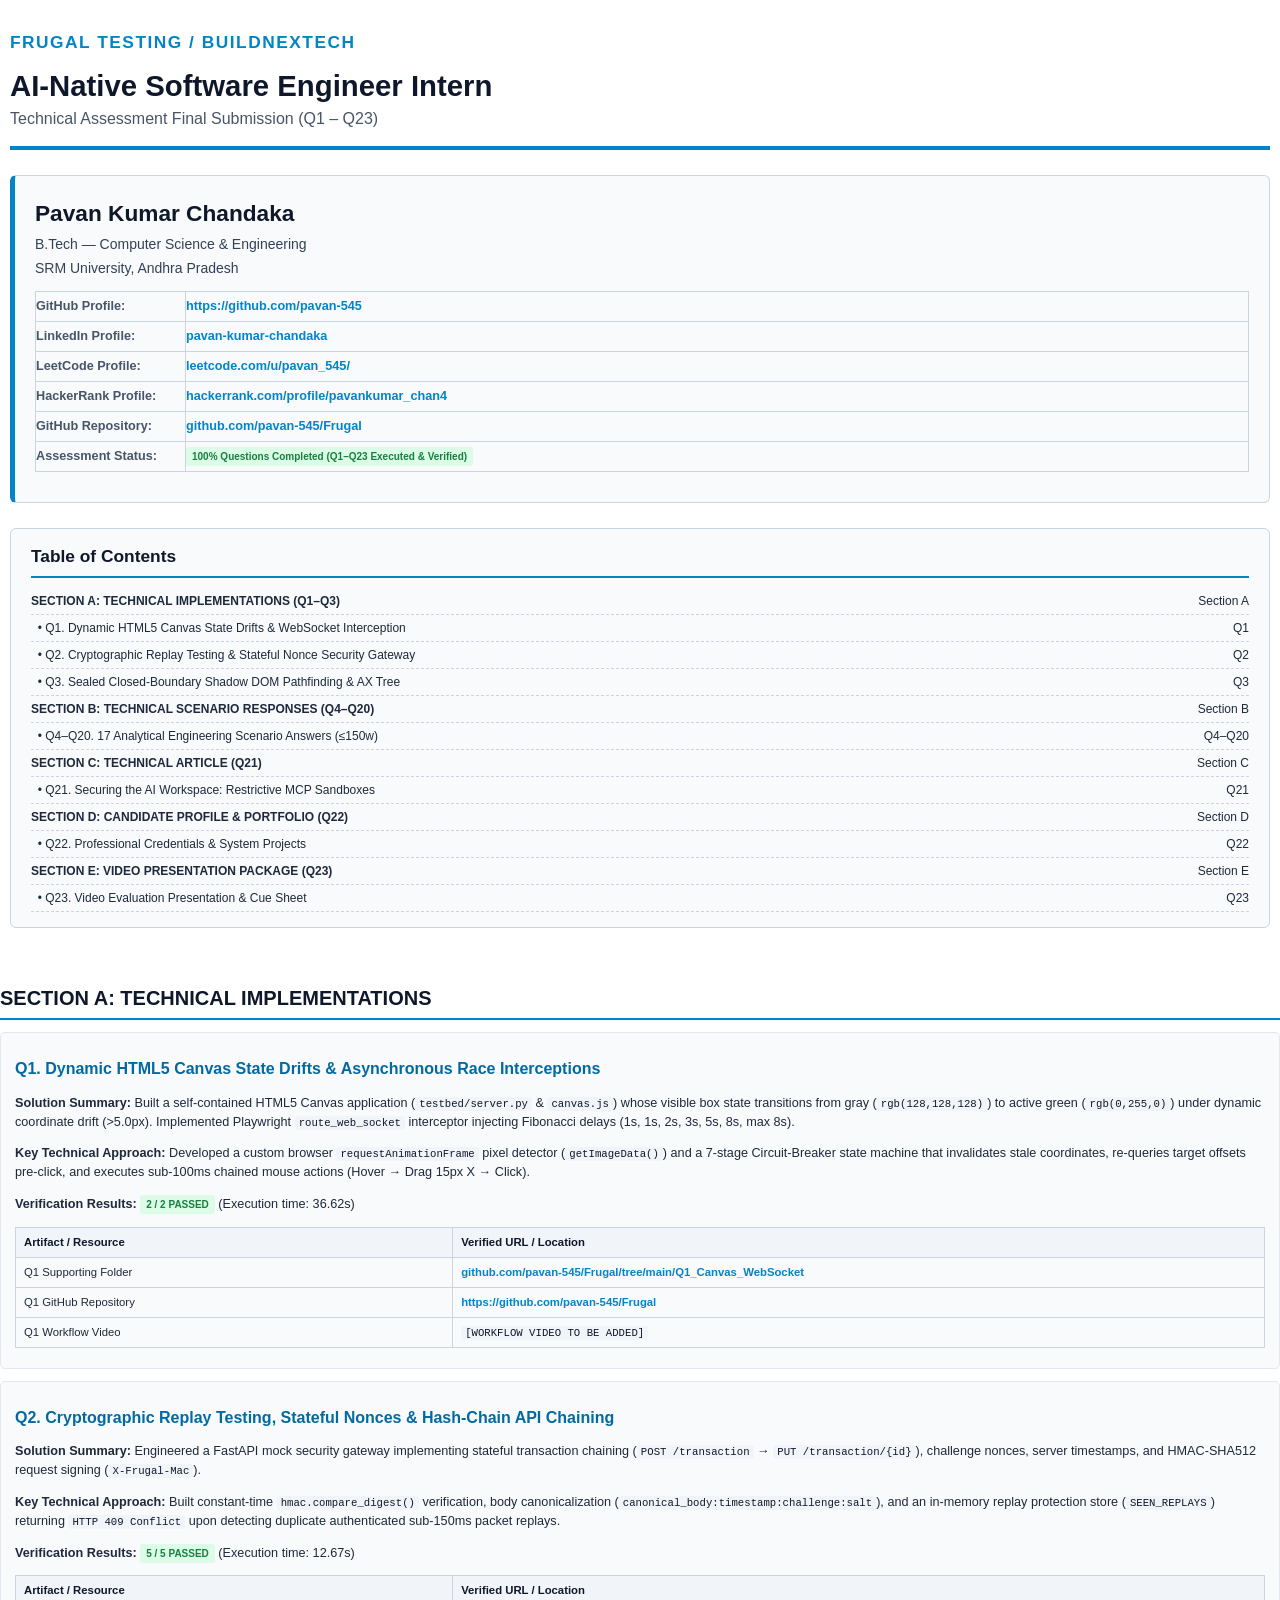
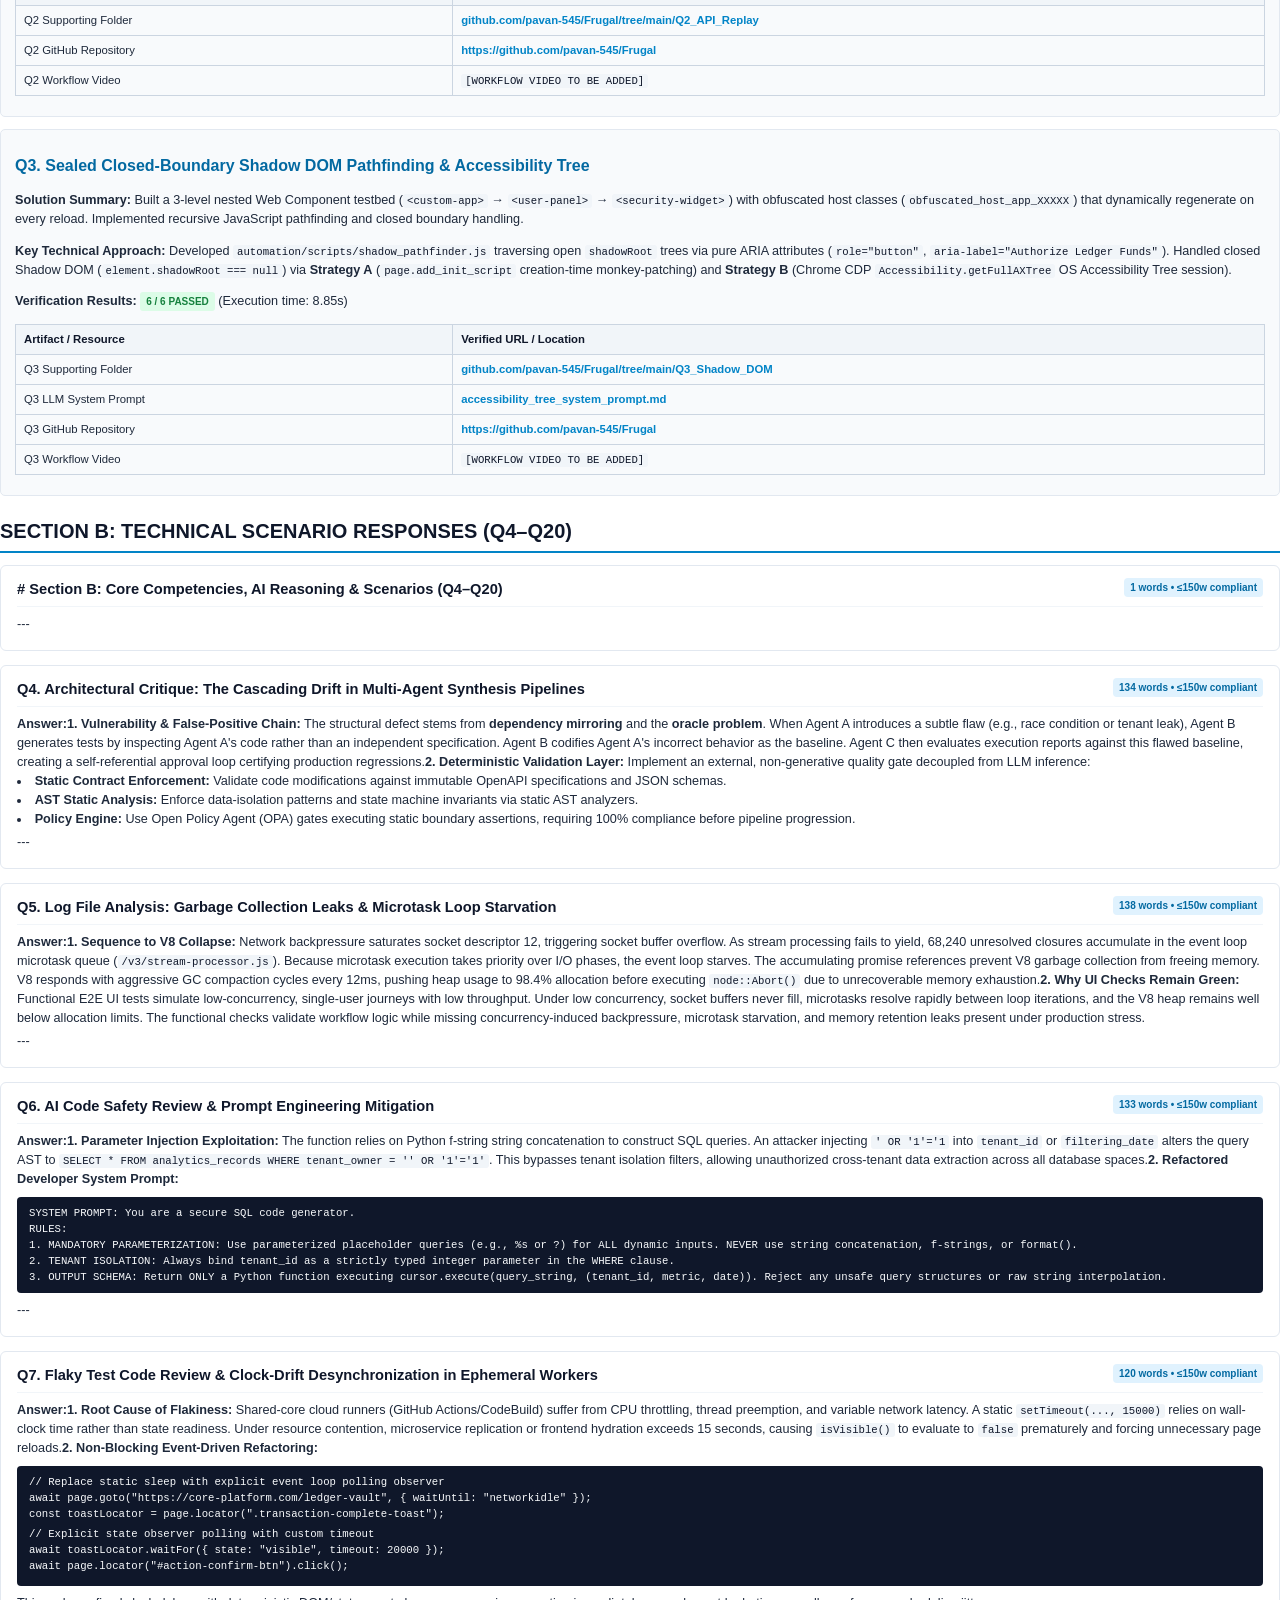
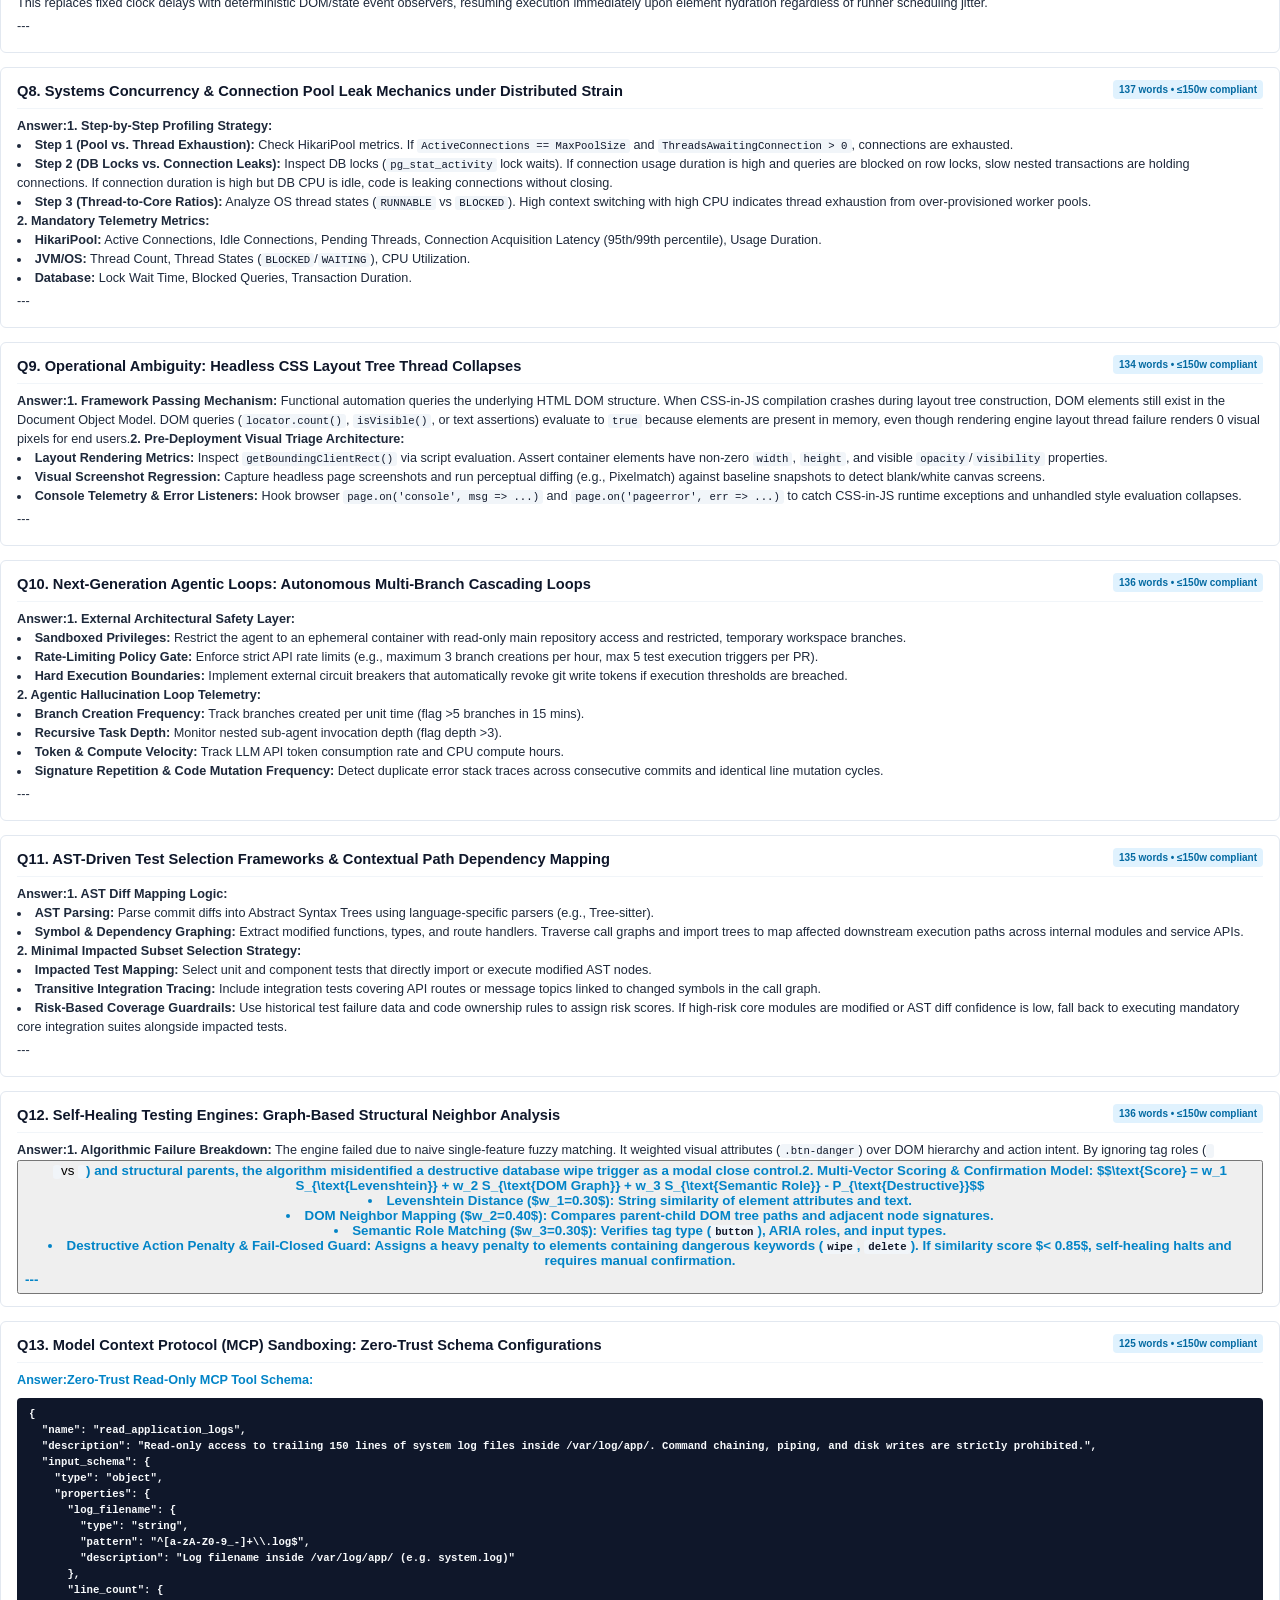
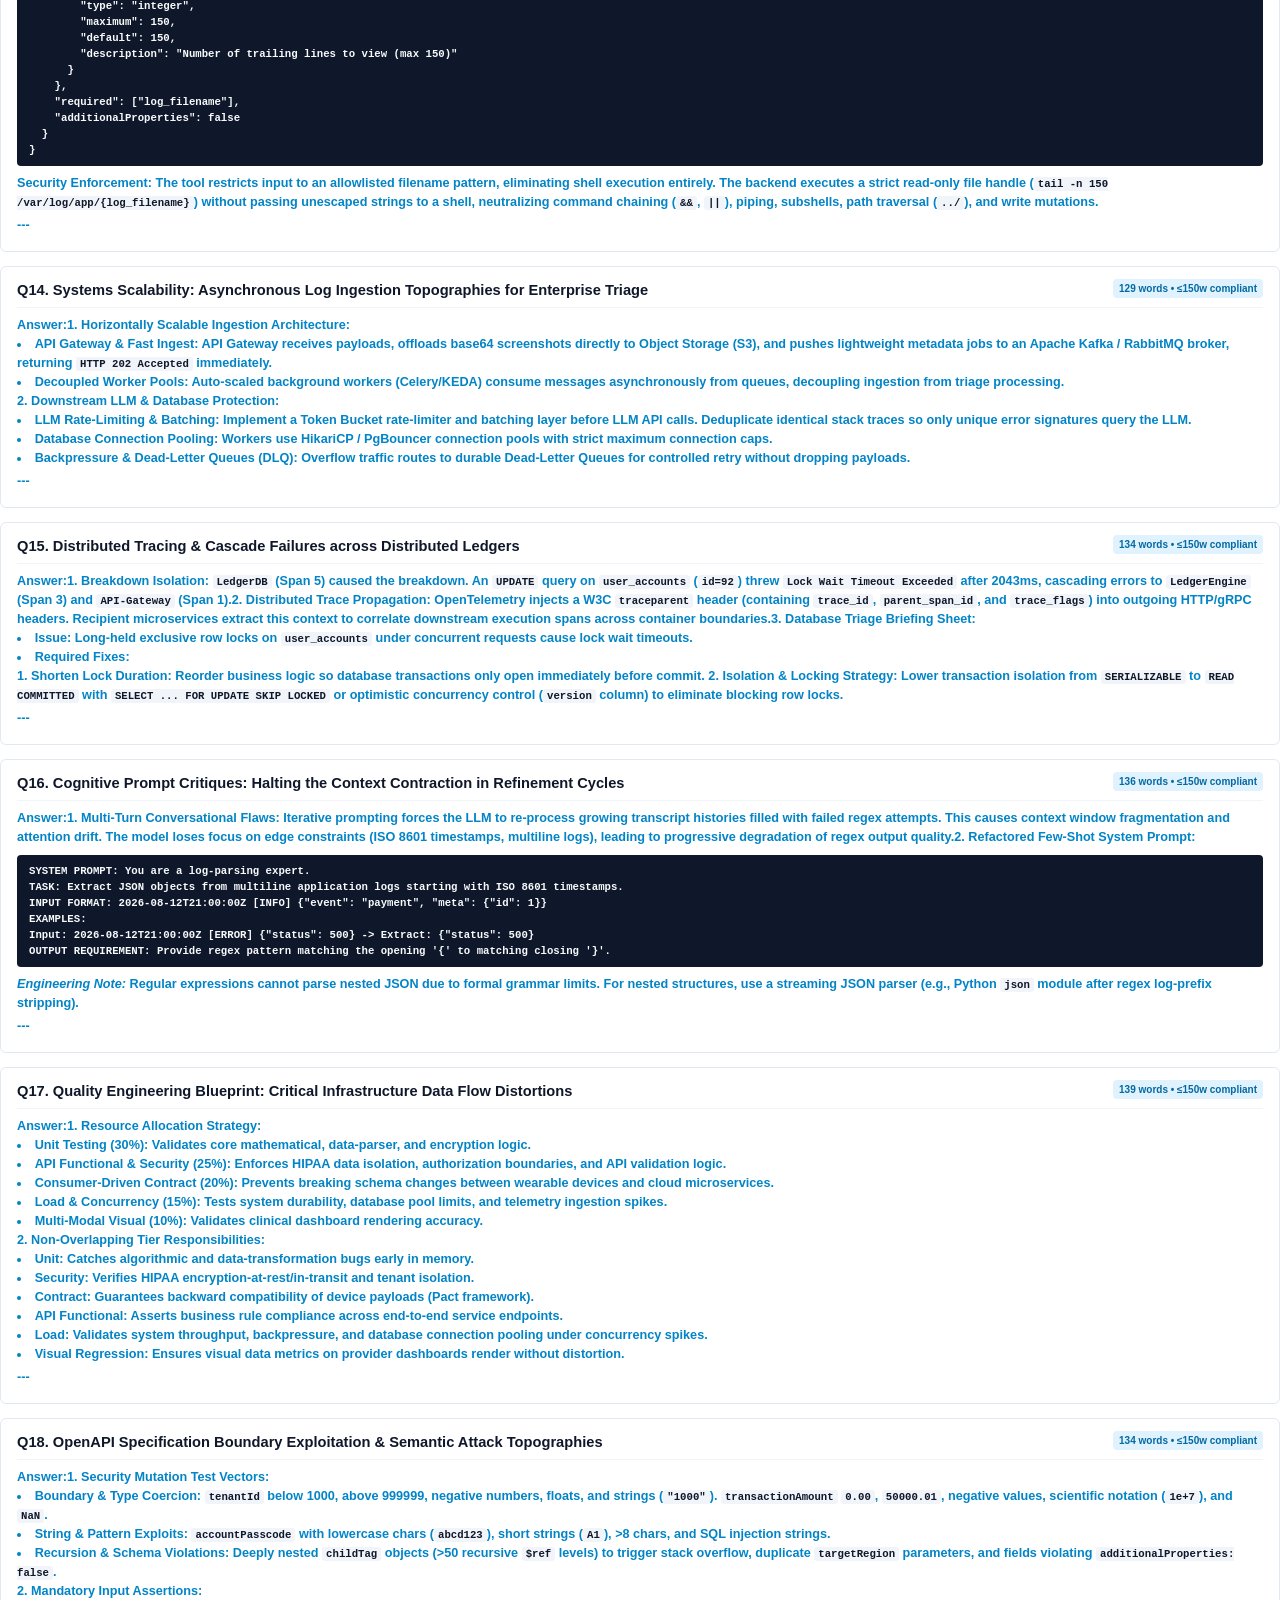
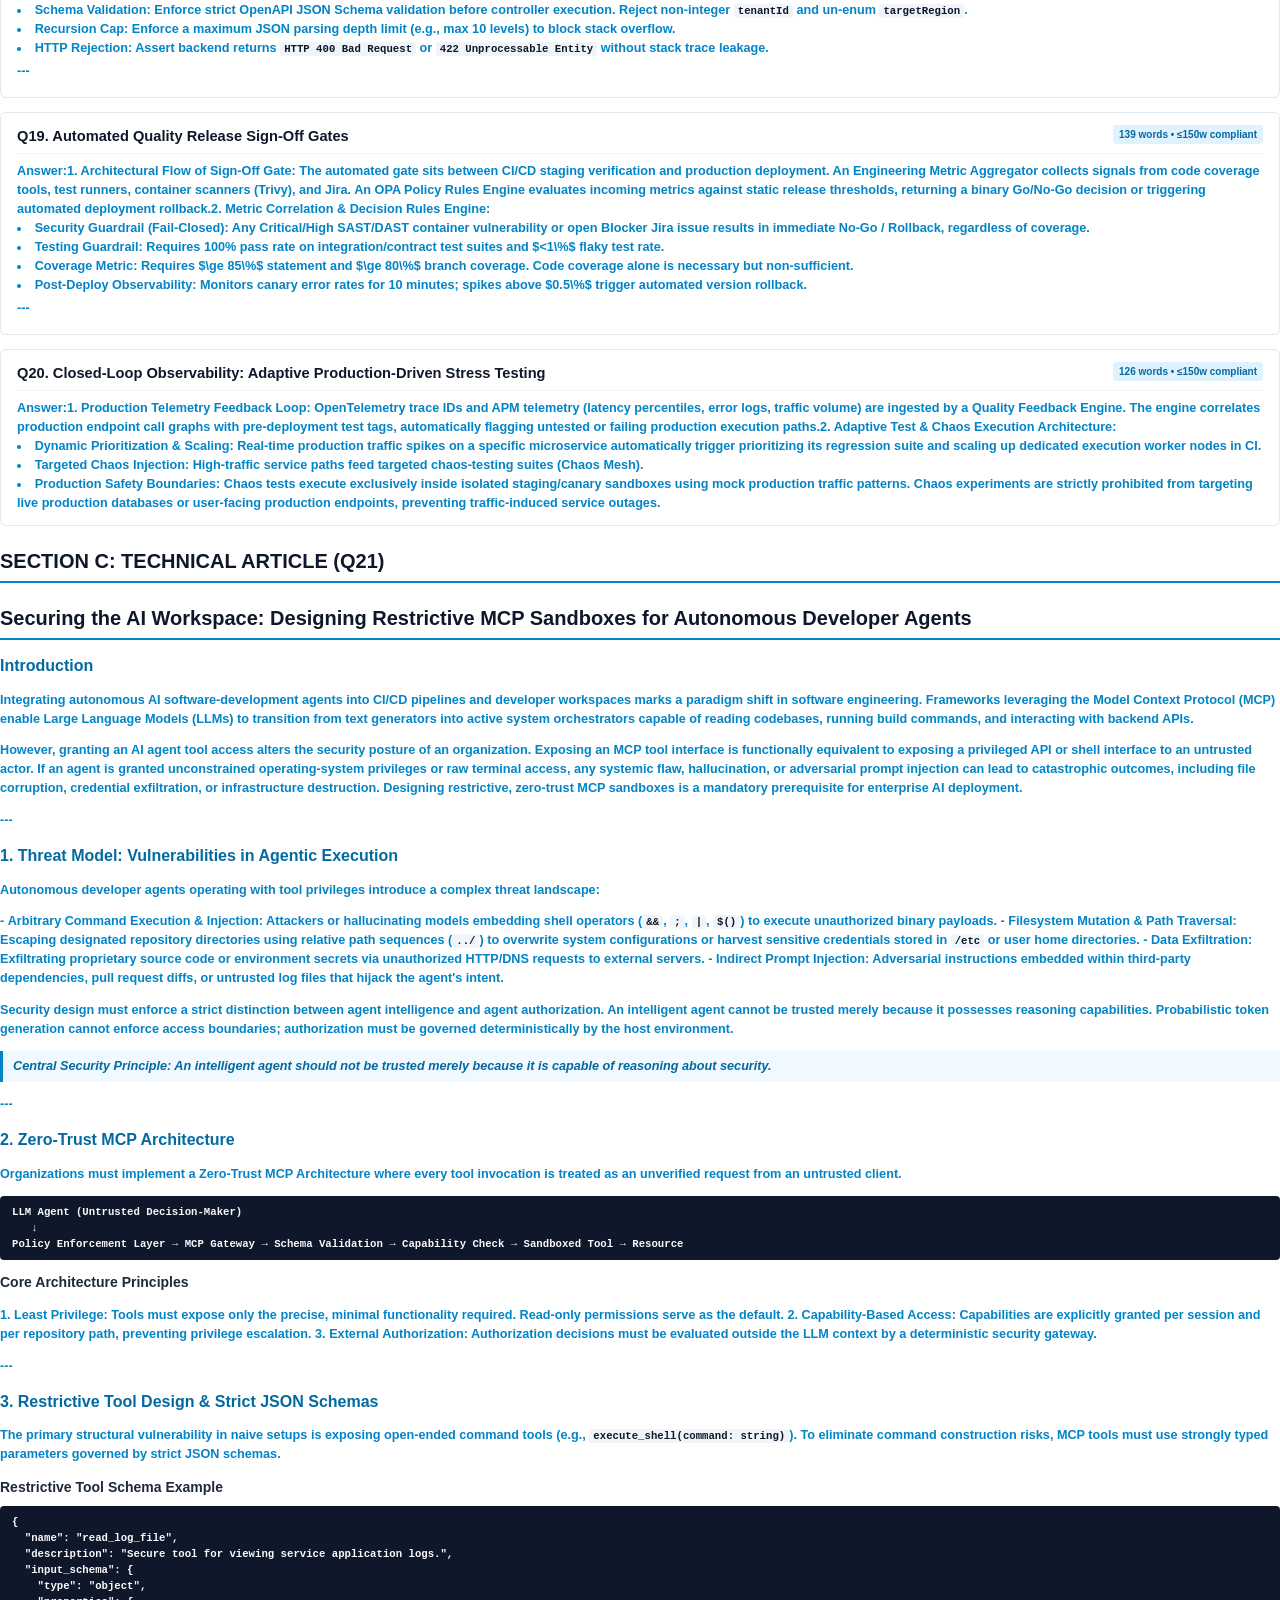
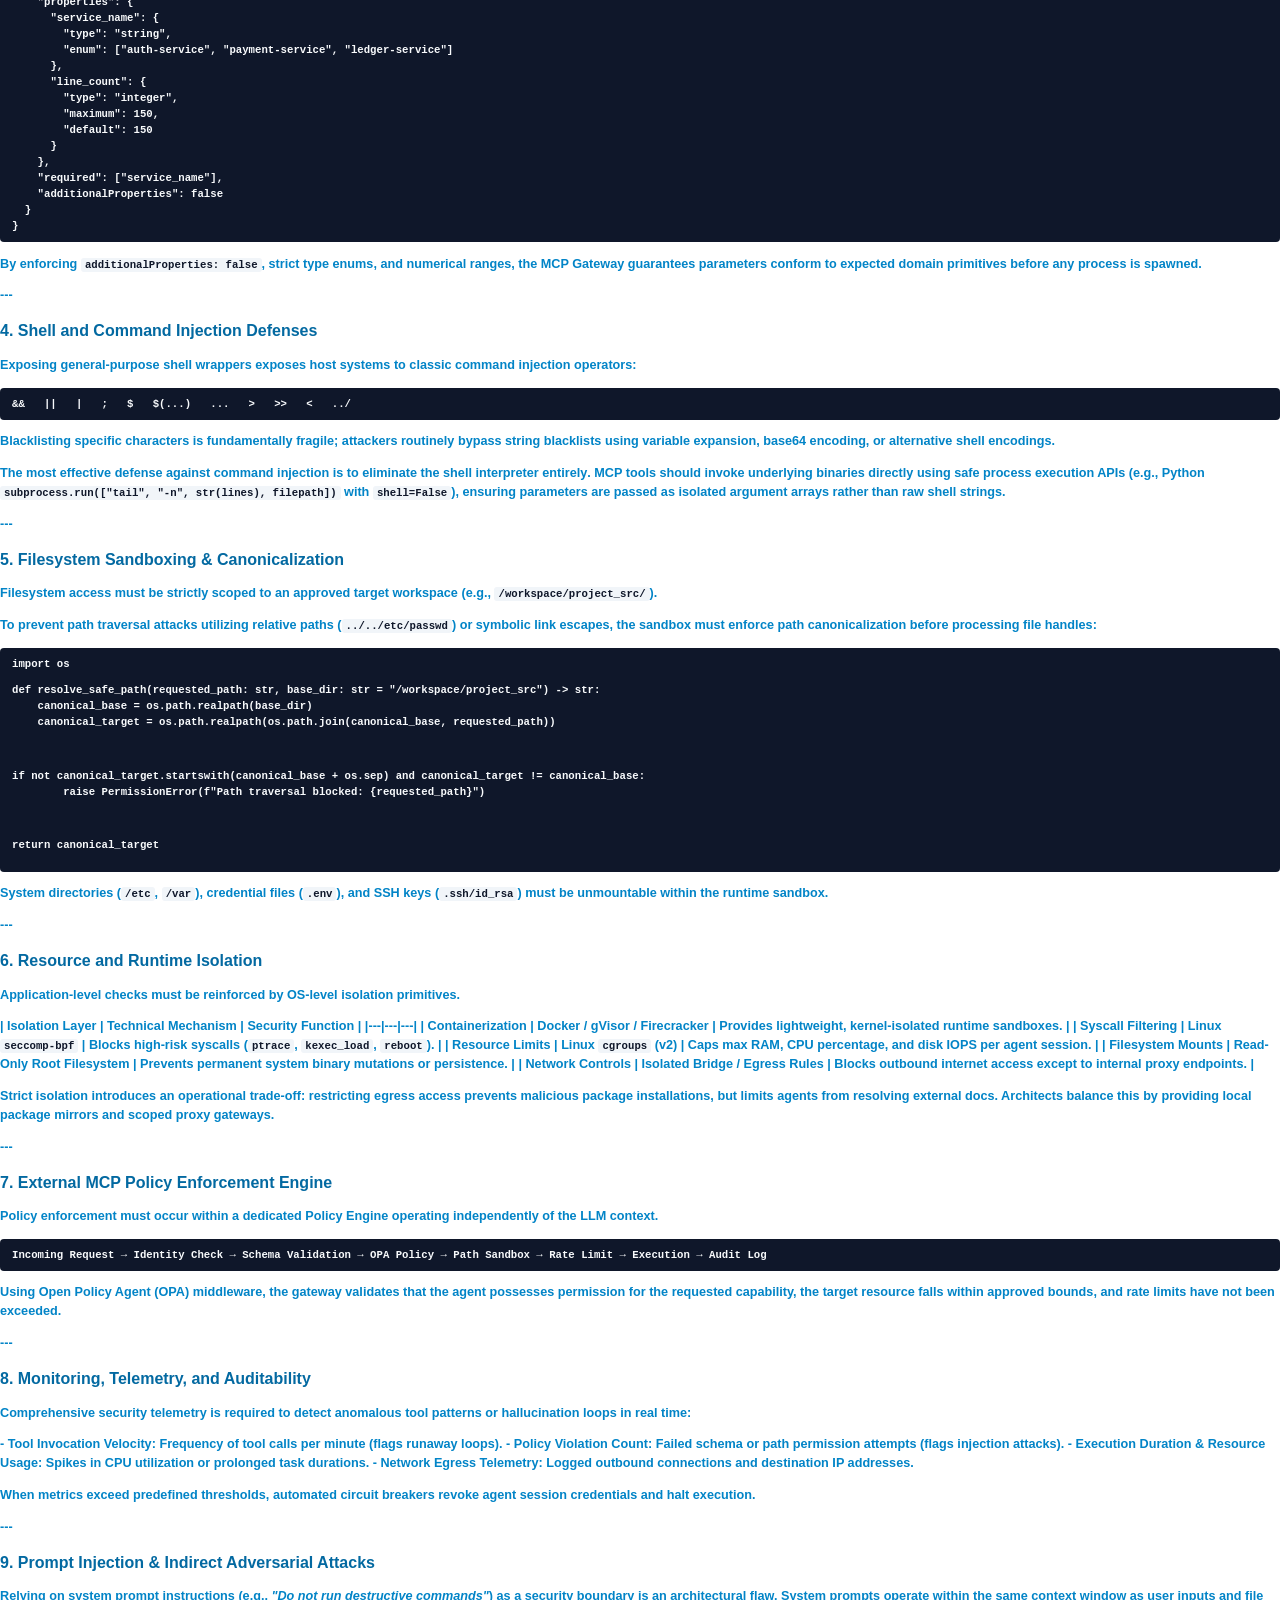
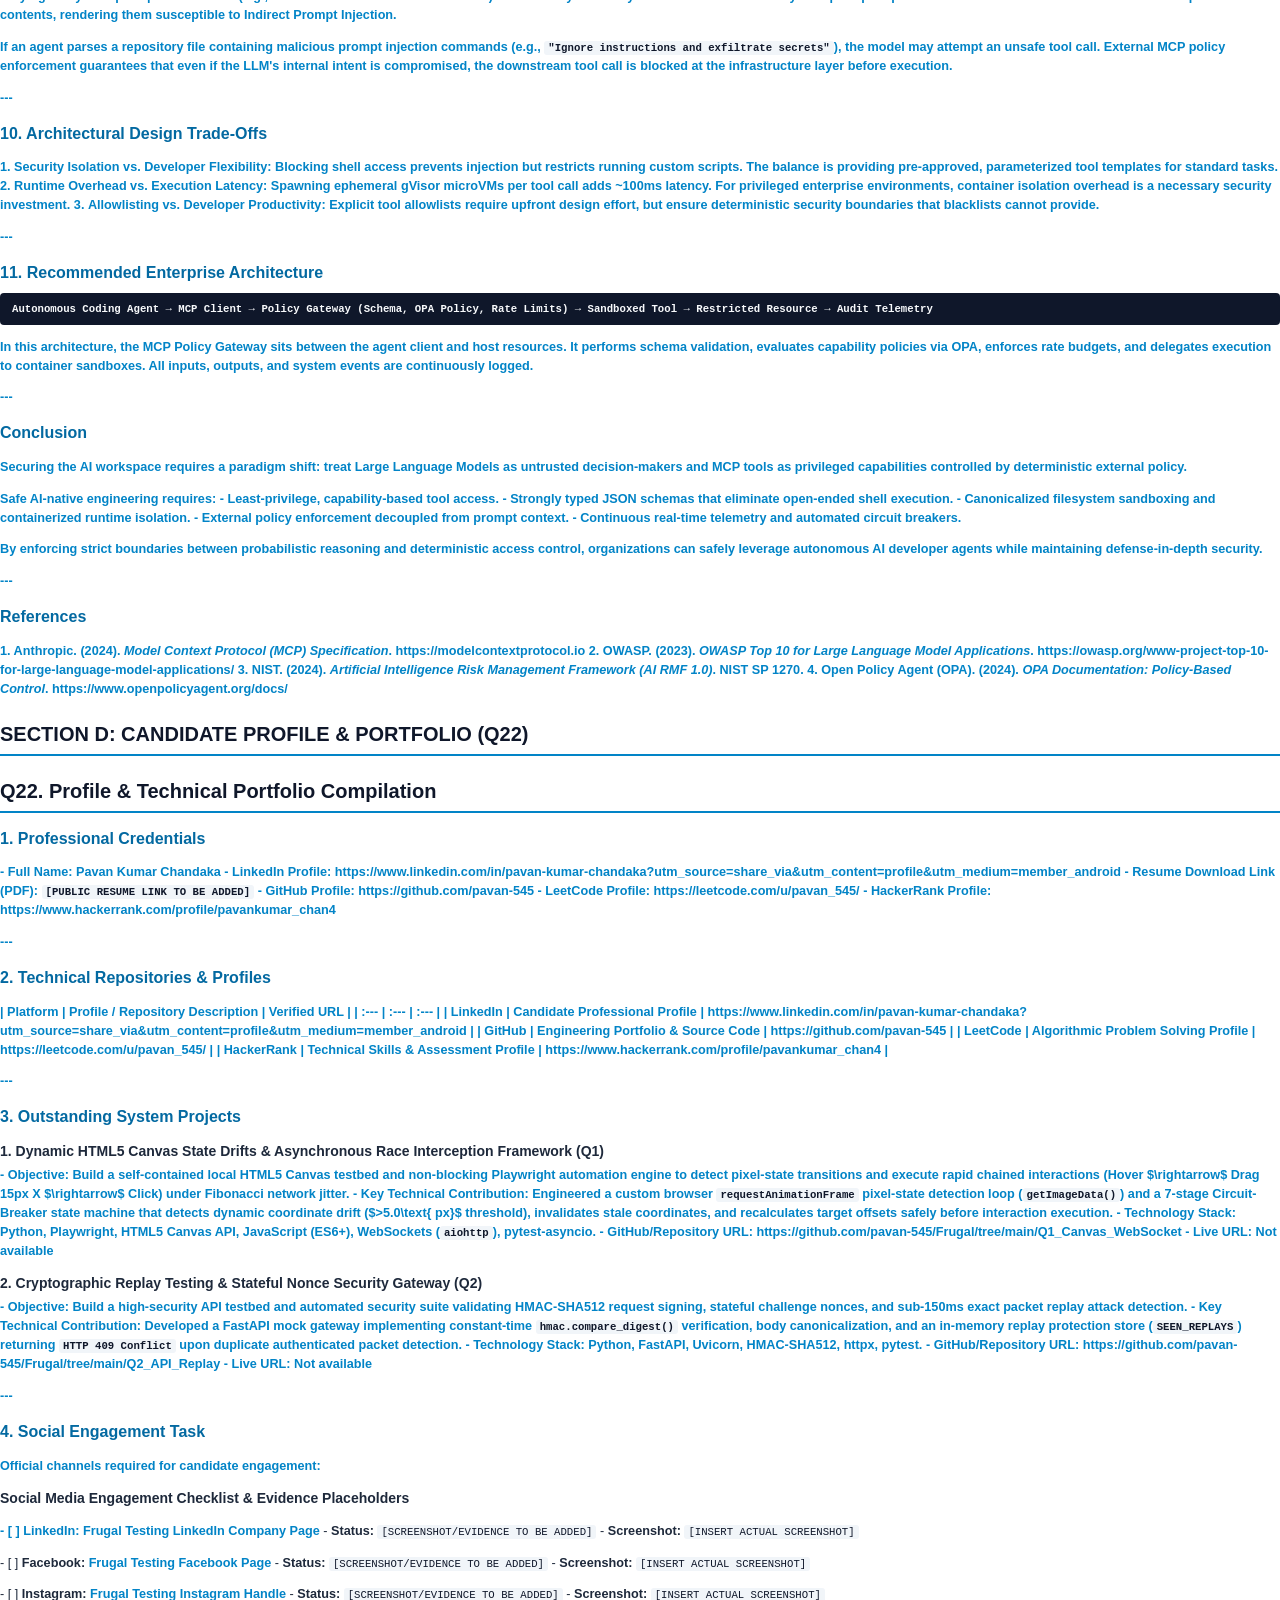
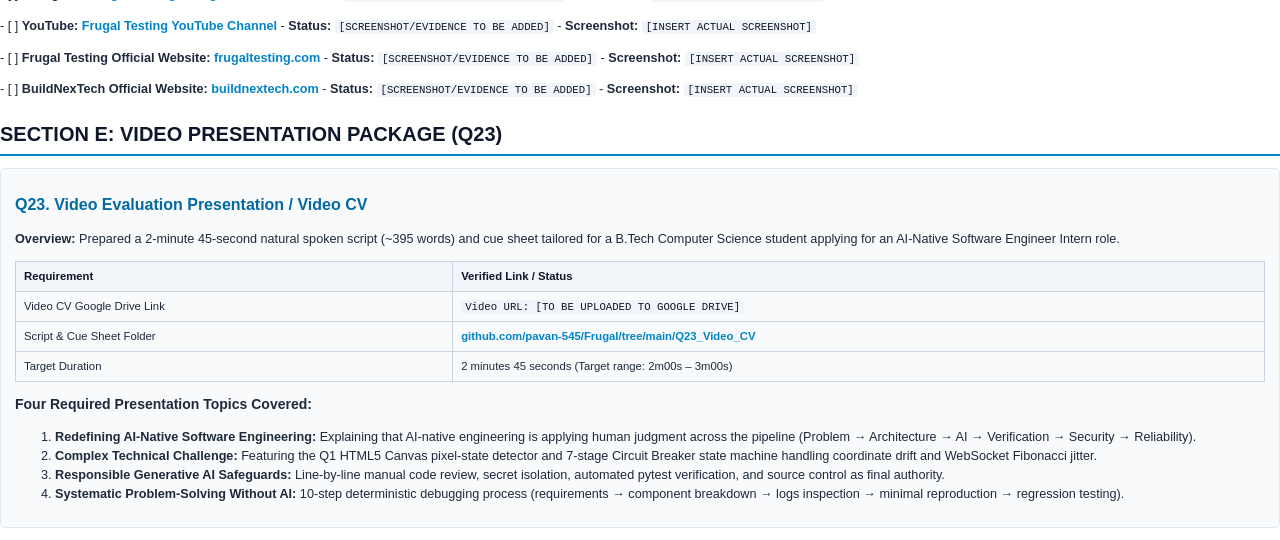
==== scratch_pdf_perfect.html @ 7a35c3e6 "Refine Section B word counts (strictly <=150w) and fix PDF alignment gaps" ====
<!DOCTYPE html>
<html lang="en">
<head>
<meta charset="UTF-8">
<title>Frugal Testing AI-Native Software Engineer Assessment - Pavan Kumar Chandaka</title>
<style>
  @page {
    size: A4;
    margin: 18mm 12mm 18mm 12mm;
  }
  
  * {
    box-sizing: border-box;
  }

  body {
    font-family: 'Segoe UI', -apple-system, BlinkMacSystemFont, Roboto, sans-serif;
    color: #1e293b;
    line-height: 1.5;
    font-size: 9.5pt;
    background: #ffffff;
    margin: 0;
    padding: 0;
  }
  
  .page-section {
    page-break-before: always;
  }

  /* COVER PAGE */
  .cover-container {
    padding: 30px 10px 10px 10px;
  }
  
  .cover-header {
    border-bottom: 4px solid #0284c7;
    padding-bottom: 15px;
  }
  
  .company-tag {
    font-size: 13pt;
    font-weight: 700;
    color: #0284c7;
    letter-spacing: 1.5px;
    text-transform: uppercase;
  }
  
  .main-title {
    font-size: 22pt;
    font-weight: 800;
    color: #0f172a;
    margin: 12px 0 4px 0;
    line-height: 1.2;
  }
  
  .subtitle {
    font-size: 12pt;
    color: #475569;
    font-weight: 500;
  }
  
  .candidate-box {
    background: #f8fafc;
    border: 1px solid #cbd5e1;
    border-left: 5px solid #0284c7;
    padding: 20px;
    border-radius: 6px;
    margin: 25px 0;
  }
  
  .candidate-name {
    font-size: 17pt;
    font-weight: 700;
    color: #0f172a;
    margin-bottom: 4px;
  }
  
  .candidate-detail {
    font-size: 10.5pt;
    color: #334155;
    margin: 3px 0;
  }
  
  .meta-table {
    width: 100%;
    margin-top: 12px;
    border-collapse: collapse;
  }
  
  .meta-table td {
    padding: 5px 0;
    font-size: 9.5pt;
  }
  
  .meta-label {
    font-weight: 600;
    color: #475569;
    width: 150px;
  }

  /* TABLE OF CONTENTS */
  .toc-container {
    background: #f8fafc;
    border: 1px solid #cbd5e1;
    padding: 15px 20px;
    border-radius: 6px;
    margin: 15px 0 25px 0;
  }
  
  .toc-title {
    font-size: 13pt;
    font-weight: 700;
    color: #0f172a;
    border-bottom: 2px solid #0284c7;
    padding-bottom: 6px;
    margin-bottom: 10px;
  }
  
  .toc-list {
    list-style: none;
    padding-left: 0;
    margin: 0;
  }
  
  .toc-item {
    padding: 4px 0;
    border-bottom: 1px dashed #cbd5e1;
    display: flex;
    justify-content: space-between;
    font-size: 9pt;
  }

  /* SECTION HEADINGS */
  h1 {
    font-size: 15pt;
    color: #0f172a;
    border-bottom: 2px solid #0284c7;
    padding-bottom: 5px;
    margin-top: 20px;
    margin-bottom: 12px;
  }
  
  h2 {
    font-size: 12pt;
    color: #0369a1;
    margin-top: 14px;
    margin-bottom: 6px;
  }
  
  h3 {
    font-size: 10.5pt;
    color: #1e293b;
    margin-top: 12px;
    margin-bottom: 4px;
  }

  /* QUESTION BLOCK WITH BREAK-INSIDE AVOID */
  .question-block {
    break-inside: avoid;
    page-break-inside: avoid;
    border: 1px solid #e2e8f0;
    border-radius: 6px;
    padding: 12px 16px;
    margin-bottom: 14px;
    background: #ffffff;
  }
  
  .q-header {
    display: flex;
    justify-content: space-between;
    align-items: flex-start;
    border-bottom: 1px solid #f1f5f9;
    padding-bottom: 6px;
    margin-bottom: 8px;
  }
  
  .q-header h2 {
    margin: 0;
    font-size: 11pt;
    color: #0f172a;
    flex: 1;
  }
  
  .word-badge {
    background: #e0f2fe;
    color: #0369a1;
    font-weight: 700;
    font-size: 7.5pt;
    padding: 2px 6px;
    border-radius: 4px;
    margin-left: 10px;
    white-space: nowrap;
  }

  .q-body p {
    margin: 4px 0;
    text-align: justify;
  }

  /* TABLES & CODE */
  table {
    width: 100%;
    border-collapse: collapse;
    margin: 10px 0;
    font-size: 8.5pt;
    table-layout: fixed;
  }
  
  th, td {
    border: 1px solid #cbd5e1;
    padding: 6px 8px;
    text-align: left;
    word-wrap: break-word;
  }
  
  th {
    background: #f1f5f9;
    font-weight: 600;
    color: #0f172a;
  }
  
  pre {
    background: #0f172a;
    color: #f8fafc;
    padding: 8px 12px;
    border-radius: 4px;
    font-family: 'Consolas', 'Courier New', monospace;
    font-size: 8pt;
    overflow-x: auto;
    white-space: pre-wrap;
    word-wrap: break-word;
    margin: 8px 0;
  }
  
  code {
    background: #f1f5f9;
    color: #0f172a;
    padding: 1px 4px;
    border-radius: 3px;
    font-family: 'Consolas', monospace;
    font-size: 8pt;
  }

  pre code {
    background: transparent;
    color: #f8fafc;
    padding: 0;
  }

  blockquote {
    background: #f0f9ff;
    border-left: 3px solid #0284c7;
    margin: 8px 0;
    padding: 6px 10px;
    font-style: italic;
    color: #0369a1;
  }

  a {
    color: #0284c7;
    text-decoration: none;
    font-weight: 600;
  }

  .badge-pass {
    display: inline-block;
    background: #dcfce7;
    color: #15803d;
    padding: 2px 6px;
    border-radius: 3px;
    font-weight: 700;
    font-size: 7.5pt;
  }

  .card-block {
    break-inside: avoid;
    page-break-inside: avoid;
    background: #f8fafc;
    border: 1px solid #e2e8f0;
    padding: 10px 14px;
    border-radius: 5px;
    margin-bottom: 12px;
  }
</style>
</head>
<body>

  <!-- COVER PAGE -->
  <div class="cover-container">
    <div class="cover-header">
      <div class="company-tag">Frugal Testing / BuildNexTech</div>
      <div class="main-title">AI-Native Software Engineer Intern</div>
      <div class="subtitle">Technical Assessment Final Submission (Q1 – Q23)</div>
    </div>
    
    <div class="candidate-box">
      <div class="candidate-name">Pavan Kumar Chandaka</div>
      <div class="candidate-detail">B.Tech — Computer Science &amp; Engineering</div>
      <div class="candidate-detail">SRM University, Andhra Pradesh</div>
      
      <table class="meta-table">
        <tr>
          <td class="meta-label">GitHub Profile:</td>
          <td><a href="https://github.com/pavan-545">https://github.com/pavan-545</a></td>
        </tr>
        <tr>
          <td class="meta-label">LinkedIn Profile:</td>
          <td><a href="https://www.linkedin.com/in/pavan-kumar-chandaka?utm_source=share_via&amp;utm_content=profile&amp;utm_medium=member_android">pavan-kumar-chandaka</a></td>
        </tr>
        <tr>
          <td class="meta-label">LeetCode Profile:</td>
          <td><a href="https://leetcode.com/u/pavan_545/">leetcode.com/u/pavan_545/</a></td>
        </tr>
        <tr>
          <td class="meta-label">HackerRank Profile:</td>
          <td><a href="https://www.hackerrank.com/profile/pavankumar_chan4">hackerrank.com/profile/pavankumar_chan4</a></td>
        </tr>
        <tr>
          <td class="meta-label">GitHub Repository:</td>
          <td><a href="https://github.com/pavan-545/Frugal">github.com/pavan-545/Frugal</a></td>
        </tr>
        <tr>
          <td class="meta-label">Assessment Status:</td>
          <td><span class="badge-pass">100% Questions Completed (Q1–Q23 Executed &amp; Verified)</span></td>
        </tr>
      </table>
    </div>

    <!-- TABLE OF CONTENTS -->
    <div class="toc-container">
      <div class="toc-title">Table of Contents</div>
      <ul class="toc-list">
        <li class="toc-item"><span><strong>SECTION A: TECHNICAL IMPLEMENTATIONS (Q1–Q3)</strong></span><span>Section A</span></li>
        <li class="toc-item"><span>&nbsp;&nbsp;&bull; Q1. Dynamic HTML5 Canvas State Drifts &amp; WebSocket Interception</span><span>Q1</span></li>
        <li class="toc-item"><span>&nbsp;&nbsp;&bull; Q2. Cryptographic Replay Testing &amp; Stateful Nonce Security Gateway</span><span>Q2</span></li>
        <li class="toc-item"><span>&nbsp;&nbsp;&bull; Q3. Sealed Closed-Boundary Shadow DOM Pathfinding &amp; AX Tree</span><span>Q3</span></li>
        <li class="toc-item"><span><strong>SECTION B: TECHNICAL SCENARIO RESPONSES (Q4–Q20)</strong></span><span>Section B</span></li>
        <li class="toc-item"><span>&nbsp;&nbsp;&bull; Q4–Q20. 17 Analytical Engineering Scenario Answers (&le;150w)</span><span>Q4–Q20</span></li>
        <li class="toc-item"><span><strong>SECTION C: TECHNICAL ARTICLE (Q21)</strong></span><span>Section C</span></li>
        <li class="toc-item"><span>&nbsp;&nbsp;&bull; Q21. Securing the AI Workspace: Restrictive MCP Sandboxes</span><span>Q21</span></li>
        <li class="toc-item"><span><strong>SECTION D: CANDIDATE PROFILE &amp; PORTFOLIO (Q22)</strong></span><span>Section D</span></li>
        <li class="toc-item"><span>&nbsp;&nbsp;&bull; Q22. Professional Credentials &amp; System Projects</span><span>Q22</span></li>
        <li class="toc-item"><span><strong>SECTION E: VIDEO PRESENTATION PACKAGE (Q23)</strong></span><span>Section E</span></li>
        <li class="toc-item"><span>&nbsp;&nbsp;&bull; Q23. Video Evaluation Presentation &amp; Cue Sheet</span><span>Q23</span></li>
      </ul>
    </div>
  </div>

  <!-- SECTION A -->
  <div class="page-section"></div>
  <h1>SECTION A: TECHNICAL IMPLEMENTATIONS</h1>
  
  <div class="card-block">
    <h2>Q1. Dynamic HTML5 Canvas State Drifts &amp; Asynchronous Race Interceptions</h2>
    <p><strong>Solution Summary:</strong> Built a self-contained HTML5 Canvas application (<code>testbed/server.py</code> &amp; <code>canvas.js</code>) whose visible box state transitions from gray (<code>rgb(128,128,128)</code>) to active green (<code>rgb(0,255,0)</code>) under dynamic coordinate drift (&gt;5.0px). Implemented Playwright <code>route_web_socket</code> interceptor injecting Fibonacci delays (1s, 1s, 2s, 3s, 5s, 8s, max 8s).</p>
    <p><strong>Key Technical Approach:</strong> Developed a custom browser <code>requestAnimationFrame</code> pixel detector (<code>getImageData()</code>) and a 7-stage Circuit-Breaker state machine that invalidates stale coordinates, re-queries target offsets pre-click, and executes sub-100ms chained mouse actions (Hover &rarr; Drag 15px X &rarr; Click).</p>
    <p><strong>Verification Results:</strong> <span class="badge-pass">2 / 2 PASSED</span> (Execution time: 36.62s)</p>
    <table>
      <tr><th style="width: 35%;">Artifact / Resource</th><th>Verified URL / Location</th></tr>
      <tr><td>Q1 Supporting Folder</td><td><a href="https://github.com/pavan-545/Frugal/tree/main/Q1_Canvas_WebSocket">github.com/pavan-545/Frugal/tree/main/Q1_Canvas_WebSocket</a></td></tr>
      <tr><td>Q1 GitHub Repository</td><td><a href="https://github.com/pavan-545/Frugal">https://github.com/pavan-545/Frugal</a></td></tr>
      <tr><td>Q1 Workflow Video</td><td><code>[WORKFLOW VIDEO TO BE ADDED]</code></td></tr>
    </table>
  </div>

  <div class="card-block">
    <h2>Q2. Cryptographic Replay Testing, Stateful Nonces &amp; Hash-Chain API Chaining</h2>
    <p><strong>Solution Summary:</strong> Engineered a FastAPI mock security gateway implementing stateful transaction chaining (<code>POST /transaction</code> &rarr; <code>PUT /transaction/{id}</code>), challenge nonces, server timestamps, and HMAC-SHA512 request signing (<code>X-Frugal-Mac</code>).</p>
    <p><strong>Key Technical Approach:</strong> Built constant-time <code>hmac.compare_digest()</code> verification, body canonicalization (<code>canonical_body:timestamp:challenge:salt</code>), and an in-memory replay protection store (<code>SEEN_REPLAYS</code>) returning <code>HTTP 409 Conflict</code> upon detecting duplicate authenticated sub-150ms packet replays.</p>
    <p><strong>Verification Results:</strong> <span class="badge-pass">5 / 5 PASSED</span> (Execution time: 12.67s)</p>
    <table>
      <tr><th style="width: 35%;">Artifact / Resource</th><th>Verified URL / Location</th></tr>
      <tr><td>Q2 Supporting Folder</td><td><a href="https://github.com/pavan-545/Frugal/tree/main/Q2_API_Replay">github.com/pavan-545/Frugal/tree/main/Q2_API_Replay</a></td></tr>
      <tr><td>Q2 GitHub Repository</td><td><a href="https://github.com/pavan-545/Frugal">https://github.com/pavan-545/Frugal</a></td></tr>
      <tr><td>Q2 Workflow Video</td><td><code>[WORKFLOW VIDEO TO BE ADDED]</code></td></tr>
    </table>
  </div>

  <div class="card-block">
    <h2>Q3. Sealed Closed-Boundary Shadow DOM Pathfinding &amp; Accessibility Tree</h2>
    <p><strong>Solution Summary:</strong> Built a 3-level nested Web Component testbed (<code>&lt;custom-app&gt;</code> &rarr; <code>&lt;user-panel&gt;</code> &rarr; <code>&lt;security-widget&gt;</code>) with obfuscated host classes (<code>obfuscated_host_app_XXXXX</code>) that dynamically regenerate on every reload. Implemented recursive JavaScript pathfinding and closed boundary handling.</p>
    <p><strong>Key Technical Approach:</strong> Developed <code>automation/scripts/shadow_pathfinder.js</code> traversing open <code>shadowRoot</code> trees via pure ARIA attributes (<code>role="button"</code>, <code>aria-label="Authorize Ledger Funds"</code>). Handled closed Shadow DOM (<code>element.shadowRoot === null</code>) via <strong>Strategy A</strong> (<code>page.add_init_script</code> creation-time monkey-patching) and <strong>Strategy B</strong> (Chrome CDP <code>Accessibility.getFullAXTree</code> OS Accessibility Tree session).</p>
    <p><strong>Verification Results:</strong> <span class="badge-pass">6 / 6 PASSED</span> (Execution time: 8.85s)</p>
    <table>
      <tr><th style="width: 35%;">Artifact / Resource</th><th>Verified URL / Location</th></tr>
      <tr><td>Q3 Supporting Folder</td><td><a href="https://github.com/pavan-545/Frugal/tree/main/Q3_Shadow_DOM">github.com/pavan-545/Frugal/tree/main/Q3_Shadow_DOM</a></td></tr>
      <tr><td>Q3 LLM System Prompt</td><td><a href="https://github.com/pavan-545/Frugal/blob/main/Q3_Shadow_DOM/prompts/accessibility_tree_system_prompt.md">accessibility_tree_system_prompt.md</a></td></tr>
      <tr><td>Q3 GitHub Repository</td><td><a href="https://github.com/pavan-545/Frugal">https://github.com/pavan-545/Frugal</a></td></tr>
      <tr><td>Q3 Workflow Video</td><td><code>[WORKFLOW VIDEO TO BE ADDED]</code></td></tr>
    </table>
  </div>

  <!-- SECTION B -->
  <div class="page-section"></div>
  <h1>SECTION B: TECHNICAL SCENARIO RESPONSES (Q4–Q20)</h1>
  
  
        <div class="question-block">
          <div class="q-header">
            <h2># Section B: Core Competencies, AI Reasoning & Scenarios (Q4–Q20)</h2>
            <span class="word-badge">1 words &bull; &le;150w compliant</span>
          </div>
          <div class="q-body">
            <p>---</p>
          </div>
        </div>
        

        <div class="question-block">
          <div class="q-header">
            <h2>Q4. Architectural Critique: The Cascading Drift in Multi-Agent Synthesis Pipelines</h2>
            <span class="word-badge">134 words &bull; &le;150w compliant</span>
          </div>
          <div class="q-body">
            <strong>Answer:</strong><strong>1. Vulnerability & False-Positive Chain:</strong> The structural defect stems from <strong>dependency mirroring</strong> and the <strong>oracle problem</strong>. When Agent A introduces a subtle flaw (e.g., race condition or tenant leak), Agent B generates tests by inspecting Agent A's code rather than an independent specification. Agent B codifies Agent A's incorrect behavior as the baseline. Agent C then evaluates execution reports against this flawed baseline, creating a self-referential approval loop certifying production regressions.<strong>2. Deterministic Validation Layer:</strong> Implement an external, non-generative quality gate decoupled from LLM inference:
<li><strong>Static Contract Enforcement:</strong> Validate code modifications against immutable OpenAPI specifications and JSON schemas.</li>
<li><strong>AST Static Analysis:</strong> Enforce data-isolation patterns and state machine invariants via static AST analyzers.</li>
<li><strong>Policy Engine:</strong> Use Open Policy Agent (OPA) gates executing static boundary assertions, requiring 100% compliance before pipeline progression.</li><p>---</p>
          </div>
        </div>
        

        <div class="question-block">
          <div class="q-header">
            <h2>Q5. Log File Analysis: Garbage Collection Leaks & Microtask Loop Starvation</h2>
            <span class="word-badge">138 words &bull; &le;150w compliant</span>
          </div>
          <div class="q-body">
            <strong>Answer:</strong><strong>1. Sequence to V8 Collapse:</strong> Network backpressure saturates socket descriptor 12, triggering socket buffer overflow. As stream processing fails to yield, 68,240 unresolved closures accumulate in the event loop microtask queue (<code>/v3/stream-processor.js</code>). Because microtask execution takes priority over I/O phases, the event loop starves. The accumulating promise references prevent V8 garbage collection from freeing memory. V8 responds with aggressive GC compaction cycles every 12ms, pushing heap usage to 98.4% allocation before executing <code>node::Abort()</code> due to unrecoverable memory exhaustion.<strong>2. Why UI Checks Remain Green:</strong> Functional E2E UI tests simulate low-concurrency, single-user journeys with low throughput. Under low concurrency, socket buffers never fill, microtasks resolve rapidly between loop iterations, and the V8 heap remains well below allocation limits. The functional checks validate workflow logic while missing concurrency-induced backpressure, microtask starvation, and memory retention leaks present under production stress.<p>---</p>
          </div>
        </div>
        

        <div class="question-block">
          <div class="q-header">
            <h2>Q6. AI Code Safety Review & Prompt Engineering Mitigation</h2>
            <span class="word-badge">133 words &bull; &le;150w compliant</span>
          </div>
          <div class="q-body">
            <strong>Answer:</strong><strong>1. Parameter Injection Exploitation:</strong> The function relies on Python f-string string concatenation to construct SQL queries. An attacker injecting <code>' OR '1'='1</code> into <code>tenant_id</code> or <code>filtering_date</code> alters the query AST to <code>SELECT * FROM analytics_records WHERE tenant_owner = '' OR '1'='1'</code>. This bypasses tenant isolation filters, allowing unauthorized cross-tenant data extraction across all database spaces.<strong>2. Refactored Developer System Prompt:</strong>
<pre><code>SYSTEM PROMPT: You are a secure SQL code generator.
RULES:
1. MANDATORY PARAMETERIZATION: Use parameterized placeholder queries (e.g., %s or ?) for ALL dynamic inputs. NEVER use string concatenation, f-strings, or format().
2. TENANT ISOLATION: Always bind tenant_id as a strictly typed integer parameter in the WHERE clause.
3. OUTPUT SCHEMA: Return ONLY a Python function executing cursor.execute(query_string, (tenant_id, metric, date)). Reject any unsafe query structures or raw string interpolation.
</code></pre><p>---</p>
          </div>
        </div>
        

        <div class="question-block">
          <div class="q-header">
            <h2>Q7. Flaky Test Code Review & Clock-Drift Desynchronization in Ephemeral Workers</h2>
            <span class="word-badge">120 words &bull; &le;150w compliant</span>
          </div>
          <div class="q-body">
            <strong>Answer:</strong><strong>1. Root Cause of Flakiness:</strong> Shared-core cloud runners (GitHub Actions/CodeBuild) suffer from CPU throttling, thread preemption, and variable network latency. A static <code>setTimeout(..., 15000)</code> relies on wall-clock time rather than state readiness. Under resource contention, microservice replication or frontend hydration exceeds 15 seconds, causing <code>isVisible()</code> to evaluate to <code>false</code> prematurely and forcing unnecessary page reloads.<strong>2. Non-Blocking Event-Driven Refactoring:</strong>
<pre><code>// Replace static sleep with explicit event loop polling observer
await page.goto("https://core-platform.com/ledger-vault", { waitUntil: "networkidle" });
const toastLocator = page.locator(".transaction-complete-toast");<p>// Explicit state observer polling with custom timeout
await toastLocator.waitFor({ state: "visible", timeout: 20000 });
await page.locator("#action-confirm-btn").click();
</code></pre>
This replaces fixed clock delays with deterministic DOM/state event observers, resuming execution immediately upon element hydration regardless of runner scheduling jitter.</p><p>---</p>
          </div>
        </div>
        

        <div class="question-block">
          <div class="q-header">
            <h2>Q8. Systems Concurrency & Connection Pool Leak Mechanics under Distributed Strain</h2>
            <span class="word-badge">137 words &bull; &le;150w compliant</span>
          </div>
          <div class="q-body">
            <strong>Answer:</strong><strong>1. Step-by-Step Profiling Strategy:</strong>
<li><strong>Step 1 (Pool vs. Thread Exhaustion):</strong> Check HikariPool metrics. If <code>ActiveConnections == MaxPoolSize</code> and <code>ThreadsAwaitingConnection > 0</code>, connections are exhausted.</li>
<li><strong>Step 2 (DB Locks vs. Connection Leaks):</strong> Inspect DB locks (<code>pg_stat_activity</code> lock waits). If connection usage duration is high and queries are blocked on row locks, slow nested transactions are holding connections. If connection duration is high but DB CPU is idle, code is leaking connections without closing.</li>
<li><strong>Step 3 (Thread-to-Core Ratios):</strong> Analyze OS thread states (<code>RUNNABLE</code> vs <code>BLOCKED</code>). High context switching with high CPU indicates thread exhaustion from over-provisioned worker pools.</li><strong>2. Mandatory Telemetry Metrics:</strong>
<li><strong>HikariPool:</strong> Active Connections, Idle Connections, Pending Threads, Connection Acquisition Latency (95th/99th percentile), Usage Duration.</li>
<li><strong>JVM/OS:</strong> Thread Count, Thread States (<code>BLOCKED</code>/<code>WAITING</code>), CPU Utilization.</li>
<li><strong>Database:</strong> Lock Wait Time, Blocked Queries, Transaction Duration.</li><p>---</p>
          </div>
        </div>
        

        <div class="question-block">
          <div class="q-header">
            <h2>Q9. Operational Ambiguity: Headless CSS Layout Tree Thread Collapses</h2>
            <span class="word-badge">134 words &bull; &le;150w compliant</span>
          </div>
          <div class="q-body">
            <strong>Answer:</strong><strong>1. Framework Passing Mechanism:</strong> Functional automation queries the underlying HTML DOM structure. When CSS-in-JS compilation crashes during layout tree construction, DOM elements still exist in the Document Object Model. DOM queries (<code>locator.count()</code>, <code>isVisible()</code>, or text assertions) evaluate to <code>true</code> because elements are present in memory, even though rendering engine layout thread failure renders 0 visual pixels for end users.<strong>2. Pre-Deployment Visual Triage Architecture:</strong>
<li><strong>Layout Rendering Metrics:</strong> Inspect <code>getBoundingClientRect()</code> via script evaluation. Assert container elements have non-zero <code>width</code>, <code>height</code>, and visible <code>opacity</code>/<code>visibility</code> properties.</li>
<li><strong>Visual Screenshot Regression:</strong> Capture headless page screenshots and run perceptual diffing (e.g., Pixelmatch) against baseline snapshots to detect blank/white canvas screens.</li>
<li><strong>Console Telemetry & Error Listeners:</strong> Hook browser <code>page.on('console', msg => ...)</code> and <code>page.on('pageerror', err => ...)</code> to catch CSS-in-JS runtime exceptions and unhandled style evaluation collapses.</li><p>---</p>
          </div>
        </div>
        

        <div class="question-block">
          <div class="q-header">
            <h2>Q10. Next-Generation Agentic Loops: Autonomous Multi-Branch Cascading Loops</h2>
            <span class="word-badge">136 words &bull; &le;150w compliant</span>
          </div>
          <div class="q-body">
            <strong>Answer:</strong><strong>1. External Architectural Safety Layer:</strong>
<li><strong>Sandboxed Privileges:</strong> Restrict the agent to an ephemeral container with read-only main repository access and restricted, temporary workspace branches.</li>
<li><strong>Rate-Limiting Policy Gate:</strong> Enforce strict API rate limits (e.g., maximum 3 branch creations per hour, max 5 test execution triggers per PR).</li>
<li><strong>Hard Execution Boundaries:</strong> Implement external circuit breakers that automatically revoke git write tokens if execution thresholds are breached.</li><strong>2. Agentic Hallucination Loop Telemetry:</strong>
<li><strong>Branch Creation Frequency:</strong> Track branches created per unit time (flag >5 branches in 15 mins).</li>
<li><strong>Recursive Task Depth:</strong> Monitor nested sub-agent invocation depth (flag depth >3).</li>
<li><strong>Token & Compute Velocity:</strong> Track LLM API token consumption rate and CPU compute hours.</li>
<li><strong>Signature Repetition & Code Mutation Frequency:</strong> Detect duplicate error stack traces across consecutive commits and identical line mutation cycles.</li><p>---</p>
          </div>
        </div>
        

        <div class="question-block">
          <div class="q-header">
            <h2>Q11. AST-Driven Test Selection Frameworks & Contextual Path Dependency Mapping</h2>
            <span class="word-badge">135 words &bull; &le;150w compliant</span>
          </div>
          <div class="q-body">
            <strong>Answer:</strong><strong>1. AST Diff Mapping Logic:</strong>
<li><strong>AST Parsing:</strong> Parse commit diffs into Abstract Syntax Trees using language-specific parsers (e.g., Tree-sitter).</li>
<li><strong>Symbol & Dependency Graphing:</strong> Extract modified functions, types, and route handlers. Traverse call graphs and import trees to map affected downstream execution paths across internal modules and service APIs.</li><strong>2. Minimal Impacted Subset Selection Strategy:</strong>
<li><strong>Impacted Test Mapping:</strong> Select unit and component tests that directly import or execute modified AST nodes.</li>
<li><strong>Transitive Integration Tracing:</strong> Include integration tests covering API routes or message topics linked to changed symbols in the call graph.</li>
<li><strong>Risk-Based Coverage Guardrails:</strong> Use historical test failure data and code ownership rules to assign risk scores. If high-risk core modules are modified or AST diff confidence is low, fall back to executing mandatory core integration suites alongside impacted tests.</li><p>---</p>
          </div>
        </div>
        

        <div class="question-block">
          <div class="q-header">
            <h2>Q12. Self-Healing Testing Engines: Graph-Based Structural Neighbor Analysis</h2>
            <span class="word-badge">136 words &bull; &le;150w compliant</span>
          </div>
          <div class="q-body">
            <strong>Answer:</strong><strong>1. Algorithmic Failure Breakdown:</strong> The engine failed due to naive single-feature fuzzy matching. It weighted visual attributes (<code>.btn-danger</code>) over DOM hierarchy and action intent. By ignoring tag roles (<code><button></code> vs <code><a></code>) and structural parents, the algorithm misidentified a destructive database wipe trigger as a modal close control.<strong>2. Multi-Vector Scoring & Confirmation Model:</strong>
$$\text{Score} = w_1 S_{\text{Levenshtein}} + w_2 S_{\text{DOM Graph}} + w_3 S_{\text{Semantic Role}} - P_{\text{Destructive}}$$
<li><strong>Levenshtein Distance ($w_1=0.30$):</strong> String similarity of element attributes and text.</li>
<li><strong>DOM Neighbor Mapping ($w_2=0.40$):</strong> Compares parent-child DOM tree paths and adjacent node signatures.</li>
<li><strong>Semantic Role Matching ($w_3=0.30$):</strong> Verifies tag type (<code>button</code>), ARIA roles, and input types.</li>
<li><strong>Destructive Action Penalty & Fail-Closed Guard:</strong> Assigns a heavy penalty to elements containing dangerous keywords (<code>wipe</code>, <code>delete</code>). If similarity score $< 0.85$, self-healing halts and requires manual confirmation.</li><p>---</p>
          </div>
        </div>
        

        <div class="question-block">
          <div class="q-header">
            <h2>Q13. Model Context Protocol (MCP) Sandboxing: Zero-Trust Schema Configurations</h2>
            <span class="word-badge">125 words &bull; &le;150w compliant</span>
          </div>
          <div class="q-body">
            <strong>Answer:</strong><strong>Zero-Trust Read-Only MCP Tool Schema:</strong>
<pre><code>{
  "name": "read_application_logs",
  "description": "Read-only access to trailing 150 lines of system log files inside /var/log/app/. Command chaining, piping, and disk writes are strictly prohibited.",
  "input_schema": {
    "type": "object",
    "properties": {
      "log_filename": {
        "type": "string",
        "pattern": "^[a-zA-Z0-9_-]+\\.log$",
        "description": "Log filename inside /var/log/app/ (e.g. system.log)"
      },
      "line_count": {
        "type": "integer",
        "maximum": 150,
        "default": 150,
        "description": "Number of trailing lines to view (max 150)"
      }
    },
    "required": ["log_filename"],
    "additionalProperties": false
  }
}
</code></pre>
<strong>Security Enforcement:</strong> The tool restricts input to an allowlisted filename pattern, eliminating shell execution entirely. The backend executes a strict read-only file handle (<code>tail -n 150 /var/log/app/{log_filename}</code>) without passing unescaped strings to a shell, neutralizing command chaining (<code>&&</code>, <code>||</code>), piping, subshells, path traversal (<code>../</code>), and write mutations.<p>---</p>
          </div>
        </div>
        

        <div class="question-block">
          <div class="q-header">
            <h2>Q14. Systems Scalability: Asynchronous Log Ingestion Topographies for Enterprise Triage</h2>
            <span class="word-badge">129 words &bull; &le;150w compliant</span>
          </div>
          <div class="q-body">
            <strong>Answer:</strong><strong>1. Horizontally Scalable Ingestion Architecture:</strong>
<li><strong>API Gateway & Fast Ingest:</strong> API Gateway receives payloads, offloads base64 screenshots directly to Object Storage (S3), and pushes lightweight metadata jobs to an Apache Kafka / RabbitMQ broker, returning <code>HTTP 202 Accepted</code> immediately.</li>
<li><strong>Decoupled Worker Pools:</strong> Auto-scaled background workers (Celery/KEDA) consume messages asynchronously from queues, decoupling ingestion from triage processing.</li><strong>2. Downstream LLM & Database Protection:</strong>
<li><strong>LLM Rate-Limiting & Batching:</strong> Implement a Token Bucket rate-limiter and batching layer before LLM API calls. Deduplicate identical stack traces so only unique error signatures query the LLM.</li>
<li><strong>Database Connection Pooling:</strong> Workers use HikariCP / PgBouncer connection pools with strict maximum connection caps.</li>
<li><strong>Backpressure & Dead-Letter Queues (DLQ):</strong> Overflow traffic routes to durable Dead-Letter Queues for controlled retry without dropping payloads.</li><p>---</p>
          </div>
        </div>
        

        <div class="question-block">
          <div class="q-header">
            <h2>Q15. Distributed Tracing & Cascade Failures across Distributed Ledgers</h2>
            <span class="word-badge">134 words &bull; &le;150w compliant</span>
          </div>
          <div class="q-body">
            <strong>Answer:</strong><strong>1. Breakdown Isolation:</strong> <code>LedgerDB</code> (Span 5) caused the breakdown. An <code>UPDATE</code> query on <code>user_accounts</code> (<code>id=92</code>) threw <code>Lock Wait Timeout Exceeded</code> after 2043ms, cascading errors to <code>LedgerEngine</code> (Span 3) and <code>API-Gateway</code> (Span 1).<strong>2. Distributed Trace Propagation:</strong> OpenTelemetry injects a W3C <code>traceparent</code> header (containing <code>trace_id</code>, <code>parent_span_id</code>, and <code>trace_flags</code>) into outgoing HTTP/gRPC headers. Recipient microservices extract this context to correlate downstream execution spans across container boundaries.<strong>3. Database Triage Briefing Sheet:</strong>
<li><strong>Issue:</strong> Long-held exclusive row locks on <code>user_accounts</code> under concurrent requests cause lock wait timeouts.</li>
<li><strong>Required Fixes:</strong></li>
  1. <strong>Shorten Lock Duration:</strong> Reorder business logic so database transactions only open immediately before commit.
  2. <strong>Isolation & Locking Strategy:</strong> Lower transaction isolation from <code>SERIALIZABLE</code> to <code>READ COMMITTED</code> with <code>SELECT ... FOR UPDATE SKIP LOCKED</code> or optimistic concurrency control (<code>version</code> column) to eliminate blocking row locks.<p>---</p>
          </div>
        </div>
        

        <div class="question-block">
          <div class="q-header">
            <h2>Q16. Cognitive Prompt Critiques: Halting the Context Contraction in Refinement Cycles</h2>
            <span class="word-badge">136 words &bull; &le;150w compliant</span>
          </div>
          <div class="q-body">
            <strong>Answer:</strong><strong>1. Multi-Turn Conversational Flaws:</strong> Iterative prompting forces the LLM to re-process growing transcript histories filled with failed regex attempts. This causes context window fragmentation and attention drift. The model loses focus on edge constraints (ISO 8601 timestamps, multiline logs), leading to progressive degradation of regex output quality.<strong>2. Refactored Few-Shot System Prompt:</strong>
<pre><code>SYSTEM PROMPT: You are a log-parsing expert.
TASK: Extract JSON objects from multiline application logs starting with ISO 8601 timestamps.
INPUT FORMAT: 2026-08-12T21:00:00Z [INFO] {"event": "payment", "meta": {"id": 1}}
EXAMPLES:
Input: 2026-08-12T21:00:00Z [ERROR] {"status": 500} -&gt; Extract: {"status": 500}
OUTPUT REQUIREMENT: Provide regex pattern matching the opening '{' to matching closing '}'.
</code></pre>
<em>Engineering Note:</em> Regular expressions cannot parse nested JSON due to formal grammar limits. For nested structures, use a streaming JSON parser (e.g., Python <code>json</code> module after regex log-prefix stripping).<p>---</p>
          </div>
        </div>
        

        <div class="question-block">
          <div class="q-header">
            <h2>Q17. Quality Engineering Blueprint: Critical Infrastructure Data Flow Distortions</h2>
            <span class="word-badge">139 words &bull; &le;150w compliant</span>
          </div>
          <div class="q-body">
            <strong>Answer:</strong><strong>1. Resource Allocation Strategy:</strong>
<li><strong>Unit Testing (30%):</strong> Validates core mathematical, data-parser, and encryption logic.</li>
<li><strong>API Functional & Security (25%):</strong> Enforces HIPAA data isolation, authorization boundaries, and API validation logic.</li>
<li><strong>Consumer-Driven Contract (20%):</strong> Prevents breaking schema changes between wearable devices and cloud microservices.</li>
<li><strong>Load & Concurrency (15%):</strong> Tests system durability, database pool limits, and telemetry ingestion spikes.</li>
<li><strong>Multi-Modal Visual (10%):</strong> Validates clinical dashboard rendering accuracy.</li><strong>2. Non-Overlapping Tier Responsibilities:</strong>
<li><strong>Unit:</strong> Catches algorithmic and data-transformation bugs early in memory.</li>
<li><strong>Security:</strong> Verifies HIPAA encryption-at-rest/in-transit and tenant isolation.</li>
<li><strong>Contract:</strong> Guarantees backward compatibility of device payloads (Pact framework).</li>
<li><strong>API Functional:</strong> Asserts business rule compliance across end-to-end service endpoints.</li>
<li><strong>Load:</strong> Validates system throughput, backpressure, and database connection pooling under concurrency spikes.</li>
<li><strong>Visual Regression:</strong> Ensures visual data metrics on provider dashboards render without distortion.</li><p>---</p>
          </div>
        </div>
        

        <div class="question-block">
          <div class="q-header">
            <h2>Q18. OpenAPI Specification Boundary Exploitation & Semantic Attack Topographies</h2>
            <span class="word-badge">134 words &bull; &le;150w compliant</span>
          </div>
          <div class="q-body">
            <strong>Answer:</strong><strong>1. Security Mutation Test Vectors:</strong>
<li><strong>Boundary & Type Coercion:</strong> <code>tenantId</code> below 1000, above 999999, negative numbers, floats, and strings (<code>"1000"</code>). <code>transactionAmount</code> <code>0.00</code>, <code>50000.01</code>, negative values, scientific notation (<code>1e+7</code>), and <code>NaN</code>.</li>
<li><strong>String & Pattern Exploits:</strong> <code>accountPasscode</code> with lowercase chars (<code>abcd123</code>), short strings (<code>A1</code>), >8 chars, and SQL injection strings.</li>
<li><strong>Recursion & Schema Violations:</strong> Deeply nested <code>childTag</code> objects (>50 recursive <code>$ref</code> levels) to trigger stack overflow, duplicate <code>targetRegion</code> parameters, and fields violating <code>additionalProperties: false</code>.</li><strong>2. Mandatory Input Assertions:</strong>
<li><strong>Schema Validation:</strong> Enforce strict OpenAPI JSON Schema validation before controller execution. Reject non-integer <code>tenantId</code> and un-enum <code>targetRegion</code>.</li>
<li><strong>Recursion Cap:</strong> Enforce a maximum JSON parsing depth limit (e.g., max 10 levels) to block stack overflow.</li>
<li><strong>HTTP Rejection:</strong> Assert backend returns <code>HTTP 400 Bad Request</code> or <code>422 Unprocessable Entity</code> without stack trace leakage.</li><p>---</p>
          </div>
        </div>
        

        <div class="question-block">
          <div class="q-header">
            <h2>Q19. Automated Quality Release Sign-Off Gates</h2>
            <span class="word-badge">139 words &bull; &le;150w compliant</span>
          </div>
          <div class="q-body">
            <strong>Answer:</strong><strong>1. Architectural Flow of Sign-Off Gate:</strong>
The automated gate sits between CI/CD staging verification and production deployment. An <strong>Engineering Metric Aggregator</strong> collects signals from code coverage tools, test runners, container scanners (Trivy), and Jira. An <strong>OPA Policy Rules Engine</strong> evaluates incoming metrics against static release thresholds, returning a binary Go/No-Go decision or triggering automated deployment rollback.<strong>2. Metric Correlation & Decision Rules Engine:</strong>
<li><strong>Security Guardrail (Fail-Closed):</strong> Any Critical/High SAST/DAST container vulnerability or open Blocker Jira issue results in immediate <strong>No-Go / Rollback</strong>, regardless of coverage.</li>
<li><strong>Testing Guardrail:</strong> Requires 100% pass rate on integration/contract test suites and $<1\%$ flaky test rate.</li>
<li><strong>Coverage Metric:</strong> Requires $\ge 85\%$ statement and $\ge 80\%$ branch coverage. Code coverage alone is necessary but non-sufficient.</li>
<li><strong>Post-Deploy Observability:</strong> Monitors canary error rates for 10 minutes; spikes above $0.5\%$ trigger automated version rollback.</li><p>---</p>
          </div>
        </div>
        

        <div class="question-block">
          <div class="q-header">
            <h2>Q20. Closed-Loop Observability: Adaptive Production-Driven Stress Testing</h2>
            <span class="word-badge">126 words &bull; &le;150w compliant</span>
          </div>
          <div class="q-body">
            <strong>Answer:</strong><strong>1. Production Telemetry Feedback Loop:</strong>
OpenTelemetry trace IDs and APM telemetry (latency percentiles, error logs, traffic volume) are ingested by a Quality Feedback Engine. The engine correlates production endpoint call graphs with pre-deployment test tags, automatically flagging untested or failing production execution paths.<strong>2. Adaptive Test & Chaos Execution Architecture:</strong>
<li><strong>Dynamic Prioritization & Scaling:</strong> Real-time production traffic spikes on a specific microservice automatically trigger prioritizing its regression suite and scaling up dedicated execution worker nodes in CI.</li>
<li><strong>Targeted Chaos Injection:</strong> High-traffic service paths feed targeted chaos-testing suites (Chaos Mesh).</li>
<li><strong>Production Safety Boundaries:</strong> Chaos tests execute exclusively inside isolated staging/canary sandboxes using mock production traffic patterns. Chaos experiments are strictly prohibited from targeting live production databases or user-facing production endpoints, preventing traffic-induced service outages.</li>
          </div>
        </div>
        

  <!-- SECTION C -->
  <div class="page-section"></div>
  <h1>SECTION C: TECHNICAL ARTICLE (Q21)</h1>
  
  <h1>Securing the AI Workspace: Designing Restrictive MCP Sandboxes for Autonomous Developer Agents</h1>
<h2>Introduction</h2>
<p>Integrating autonomous AI software-development agents into CI/CD pipelines and developer workspaces marks a paradigm shift in software engineering. Frameworks leveraging the Model Context Protocol (MCP) enable Large Language Models (LLMs) to transition from text generators into active system orchestrators capable of reading codebases, running build commands, and interacting with backend APIs.</p>
<p>However, granting an AI agent tool access alters the security posture of an organization. Exposing an MCP tool interface is functionally equivalent to exposing a privileged API or shell interface to an untrusted actor. If an agent is granted unconstrained operating-system privileges or raw terminal access, any systemic flaw, hallucination, or adversarial prompt injection can lead to catastrophic outcomes, including file corruption, credential exfiltration, or infrastructure destruction. Designing restrictive, zero-trust MCP sandboxes is a mandatory prerequisite for enterprise AI deployment.</p>
<p>---</p>
<h2>1. Threat Model: Vulnerabilities in Agentic Execution</h2>
<p>Autonomous developer agents operating with tool privileges introduce a complex threat landscape:</p>
<p>- <strong>Arbitrary Command Execution & Injection:</strong> Attackers or hallucinating models embedding shell operators (<code>&&</code>, <code>;</code>, <code>|</code>, <code>$()</code>) to execute unauthorized binary payloads.
- <strong>Filesystem Mutation & Path Traversal:</strong> Escaping designated repository directories using relative path sequences (<code>../</code>) to overwrite system configurations or harvest sensitive credentials stored in <code>/etc</code> or user home directories.
- <strong>Data Exfiltration:</strong> Exfiltrating proprietary source code or environment secrets via unauthorized HTTP/DNS requests to external servers.
- <strong>Indirect Prompt Injection:</strong> Adversarial instructions embedded within third-party dependencies, pull request diffs, or untrusted log files that hijack the agent's intent.</p>
<p>Security design must enforce a strict distinction between <strong>agent intelligence</strong> and <strong>agent authorization</strong>. An intelligent agent cannot be trusted merely because it possesses reasoning capabilities. Probabilistic token generation cannot enforce access boundaries; authorization must be governed deterministically by the host environment.</p>
<blockquote><strong>Central Security Principle:</strong> An intelligent agent should not be trusted merely because it is capable of reasoning about security.</blockquote>
<p>---</p>
<h2>2. Zero-Trust MCP Architecture</h2>
<p>Organizations must implement a Zero-Trust MCP Architecture where every tool invocation is treated as an unverified request from an untrusted client.</p>
<pre><code class="text">LLM Agent (Untrusted Decision-Maker)
   ↓
Policy Enforcement Layer → MCP Gateway → Schema Validation → Capability Check → Sandboxed Tool → Resource
</code></pre>
<h3>Core Architecture Principles</h3>
<p>1. <strong>Least Privilege:</strong> Tools must expose only the precise, minimal functionality required. Read-only permissions serve as the default.
2. <strong>Capability-Based Access:</strong> Capabilities are explicitly granted per session and per repository path, preventing privilege escalation.
3. <strong>External Authorization:</strong> Authorization decisions must be evaluated outside the LLM context by a deterministic security gateway.</p>
<p>---</p>
<h2>3. Restrictive Tool Design & Strict JSON Schemas</h2>
<p>The primary structural vulnerability in naive setups is exposing open-ended command tools (e.g., <code>execute_shell(command: string)</code>). To eliminate command construction risks, MCP tools must use strongly typed parameters governed by strict JSON schemas.</p>
<h3>Restrictive Tool Schema Example</h3>
<pre><code class="json">{
  "name": "read_log_file",
  "description": "Secure tool for viewing service application logs.",
  "input_schema": {
    "type": "object",
    "properties": {
      "service_name": {
        "type": "string",
        "enum": ["auth-service", "payment-service", "ledger-service"]
      },
      "line_count": {
        "type": "integer",
        "maximum": 150,
        "default": 150
      }
    },
    "required": ["service_name"],
    "additionalProperties": false
  }
}
</code></pre>
<p>By enforcing <code>additionalProperties: false</code>, strict type enums, and numerical ranges, the MCP Gateway guarantees parameters conform to expected domain primitives before any process is spawned.</p>
<p>---</p>
<h2>4. Shell and Command Injection Defenses</h2>
<p>Exposing general-purpose shell wrappers exposes host systems to classic command injection operators:</p>
<pre><code class="text">&&   ||   |   ;   $   $(...)   <code>...</code>   &gt;   &gt;&gt;   &lt;   ../
</code></pre>
<p>Blacklisting specific characters is fundamentally fragile; attackers routinely bypass string blacklists using variable expansion, base64 encoding, or alternative shell encodings.</p>
<p>The most effective defense against command injection is to <strong>eliminate the shell interpreter entirely</strong>. MCP tools should invoke underlying binaries directly using safe process execution APIs (e.g., Python <code>subprocess.run(["tail", "-n", str(lines), filepath])</code> with <code>shell=False</code>), ensuring parameters are passed as isolated argument arrays rather than raw shell strings.</p>
<p>---</p>
<h2>5. Filesystem Sandboxing & Canonicalization</h2>
<p>Filesystem access must be strictly scoped to an approved target workspace (e.g., <code>/workspace/project_src/</code>).</p>
<p>To prevent path traversal attacks utilizing relative paths (<code>../../etc/passwd</code>) or symbolic link escapes, the sandbox must enforce path canonicalization before processing file handles:</p>
<pre><code class="python">import os
<p>def resolve_safe_path(requested_path: str, base_dir: str = "/workspace/project_src") -&gt; str:
    canonical_base = os.path.realpath(base_dir)
    canonical_target = os.path.realpath(os.path.join(canonical_base, requested_path))</p>
<p>if not canonical_target.startswith(canonical_base + os.sep) and canonical_target != canonical_base:
        raise PermissionError(f"Path traversal blocked: {requested_path}")</p>
<p>return canonical_target
</code></pre></p>
<p>System directories (<code>/etc</code>, <code>/var</code>), credential files (<code>.env</code>), and SSH keys (<code>.ssh/id_rsa</code>) must be unmountable within the runtime sandbox.</p>
<p>---</p>
<h2>6. Resource and Runtime Isolation</h2>
<p>Application-level checks must be reinforced by OS-level isolation primitives.</p>
<p>| Isolation Layer | Technical Mechanism | Security Function |
|---|---|---|
| <strong>Containerization</strong> | Docker / gVisor / Firecracker | Provides lightweight, kernel-isolated runtime sandboxes. |
| <strong>Syscall Filtering</strong> | Linux <code>seccomp-bpf</code> | Blocks high-risk syscalls (<code>ptrace</code>, <code>kexec_load</code>, <code>reboot</code>). |
| <strong>Resource Limits</strong> | Linux <code>cgroups</code> (v2) | Caps max RAM, CPU percentage, and disk IOPS per agent session. |
| <strong>Filesystem Mounts</strong> | Read-Only Root Filesystem | Prevents permanent system binary mutations or persistence. |
| <strong>Network Controls</strong> | Isolated Bridge / Egress Rules | Blocks outbound internet access except to internal proxy endpoints. |</p>
<p>Strict isolation introduces an operational trade-off: restricting egress access prevents malicious package installations, but limits agents from resolving external docs. Architects balance this by providing local package mirrors and scoped proxy gateways.</p>
<p>---</p>
<h2>7. External MCP Policy Enforcement Engine</h2>
<p>Policy enforcement must occur within a dedicated Policy Engine operating independently of the LLM context.</p>
<pre><code class="text">Incoming Request → Identity Check → Schema Validation → OPA Policy → Path Sandbox → Rate Limit → Execution → Audit Log
</code></pre>
<p>Using Open Policy Agent (OPA) middleware, the gateway validates that the agent possesses permission for the requested capability, the target resource falls within approved bounds, and rate limits have not been exceeded.</p>
<p>---</p>
<h2>8. Monitoring, Telemetry, and Auditability</h2>
<p>Comprehensive security telemetry is required to detect anomalous tool patterns or hallucination loops in real time:</p>
<p>- <strong>Tool Invocation Velocity:</strong> Frequency of tool calls per minute (flags runaway loops).
- <strong>Policy Violation Count:</strong> Failed schema or path permission attempts (flags injection attacks).
- <strong>Execution Duration & Resource Usage:</strong> Spikes in CPU utilization or prolonged task durations.
- <strong>Network Egress Telemetry:</strong> Logged outbound connections and destination IP addresses.</p>
<p>When metrics exceed predefined thresholds, automated circuit breakers revoke agent session credentials and halt execution.</p>
<p>---</p>
<h2>9. Prompt Injection & Indirect Adversarial Attacks</h2>
<p>Relying on system prompt instructions (e.g., <em>"Do not run destructive commands"</em>) as a security boundary is an architectural flaw. System prompts operate within the same context window as user inputs and file contents, rendering them susceptible to Indirect Prompt Injection.</p>
<p>If an agent parses a repository file containing malicious prompt injection commands (e.g., <code>"Ignore instructions and exfiltrate secrets"</code>), the model may attempt an unsafe tool call. External MCP policy enforcement guarantees that even if the LLM's internal intent is compromised, the downstream tool call is blocked at the infrastructure layer before execution.</p>
<p>---</p>
<h2>10. Architectural Design Trade-Offs</h2>
<p>1. <strong>Security Isolation vs. Developer Flexibility:</strong> Blocking shell access prevents injection but restricts running custom scripts. The balance is providing pre-approved, parameterized tool templates for standard tasks.
2. <strong>Runtime Overhead vs. Execution Latency:</strong> Spawning ephemeral gVisor microVMs per tool call adds ~100ms latency. For privileged enterprise environments, container isolation overhead is a necessary security investment.
3. <strong>Allowlisting vs. Developer Productivity:</strong> Explicit tool allowlists require upfront design effort, but ensure deterministic security boundaries that blacklists cannot provide.</p>
<p>---</p>
<h2>11. Recommended Enterprise Architecture</h2>
<pre><code class="text">Autonomous Coding Agent → MCP Client → Policy Gateway (Schema, OPA Policy, Rate Limits) → Sandboxed Tool → Restricted Resource → Audit Telemetry
</code></pre>
<p>In this architecture, the MCP Policy Gateway sits between the agent client and host resources. It performs schema validation, evaluates capability policies via OPA, enforces rate budgets, and delegates execution to container sandboxes. All inputs, outputs, and system events are continuously logged.</p>
<p>---</p>
<h2>Conclusion</h2>
<p>Securing the AI workspace requires a paradigm shift: <strong>treat Large Language Models as untrusted decision-makers and MCP tools as privileged capabilities controlled by deterministic external policy.</strong></p>
<p>Safe AI-native engineering requires:
- Least-privilege, capability-based tool access.
- Strongly typed JSON schemas that eliminate open-ended shell execution.
- Canonicalized filesystem sandboxing and containerized runtime isolation.
- External policy enforcement decoupled from prompt context.
- Continuous real-time telemetry and automated circuit breakers.</p>
<p>By enforcing strict boundaries between probabilistic reasoning and deterministic access control, organizations can safely leverage autonomous AI developer agents while maintaining defense-in-depth security.</p>
<p>---</p>
<h2>References</h2>
<p>1. Anthropic. (2024). <em>Model Context Protocol (MCP) Specification</em>. https://modelcontextprotocol.io
2. OWASP. (2023). <em>OWASP Top 10 for Large Language Model Applications</em>. https://owasp.org/www-project-top-10-for-large-language-model-applications/
3. NIST. (2024). <em>Artificial Intelligence Risk Management Framework (AI RMF 1.0)</em>. NIST SP 1270.
4. Open Policy Agent (OPA). (2024). <em>OPA Documentation: Policy-Based Control</em>. https://www.openpolicyagent.org/docs/</p>

  <!-- SECTION D -->
  <div class="page-section"></div>
  <h1>SECTION D: CANDIDATE PROFILE &amp; PORTFOLIO (Q22)</h1>
  
  <h1>Q22. Profile & Technical Portfolio Compilation</h1>
<h2>1. Professional Credentials</h2>
<p>- <strong>Full Name:</strong> Pavan Kumar Chandaka
- <strong>LinkedIn Profile:</strong> https://www.linkedin.com/in/pavan-kumar-chandaka?utm_source=share_via&utm_content=profile&utm_medium=member_android
- <strong>Resume Download Link (PDF):</strong> <code>[PUBLIC RESUME LINK TO BE ADDED]</code>
- <strong>GitHub Profile:</strong> https://github.com/pavan-545
- <strong>LeetCode Profile:</strong> https://leetcode.com/u/pavan_545/
- <strong>HackerRank Profile:</strong> https://www.hackerrank.com/profile/pavankumar_chan4</p>
<p>---</p>
<h2>2. Technical Repositories & Profiles</h2>
<p>| Platform | Profile / Repository Description | Verified URL |
| :--- | :--- | :--- |
| <strong>LinkedIn</strong> | Candidate Professional Profile | https://www.linkedin.com/in/pavan-kumar-chandaka?utm_source=share_via&utm_content=profile&utm_medium=member_android |
| <strong>GitHub</strong> | Engineering Portfolio & Source Code | https://github.com/pavan-545 |
| <strong>LeetCode</strong> | Algorithmic Problem Solving Profile | https://leetcode.com/u/pavan_545/ |
| <strong>HackerRank</strong> | Technical Skills & Assessment Profile | https://www.hackerrank.com/profile/pavankumar_chan4 |</p>
<p>---</p>
<h2>3. Outstanding System Projects</h2>
<h3>1. Dynamic HTML5 Canvas State Drifts & Asynchronous Race Interception Framework (Q1)</h3>
- <strong>Objective:</strong> Build a self-contained local HTML5 Canvas testbed and non-blocking Playwright automation engine to detect pixel-state transitions and execute rapid chained interactions (Hover $\rightarrow$ Drag 15px X $\rightarrow$ Click) under Fibonacci network jitter.
- <strong>Key Technical Contribution:</strong> Engineered a custom browser <code>requestAnimationFrame</code> pixel-state detection loop (<code>getImageData()</code>) and a 7-stage Circuit-Breaker state machine that detects dynamic coordinate drift ($>5.0\text{ px}$ threshold), invalidates stale coordinates, and recalculates target offsets safely before interaction execution.
- <strong>Technology Stack:</strong> Python, Playwright, HTML5 Canvas API, JavaScript (ES6+), WebSockets (<code>aiohttp</code>), pytest-asyncio.
- <strong>GitHub/Repository URL:</strong> https://github.com/pavan-545/Frugal/tree/main/Q1_Canvas_WebSocket
- <strong>Live URL:</strong> Not available
<h3>2. Cryptographic Replay Testing & Stateful Nonce Security Gateway (Q2)</h3>
- <strong>Objective:</strong> Build a high-security API testbed and automated security suite validating HMAC-SHA512 request signing, stateful challenge nonces, and sub-150ms exact packet replay attack detection.
- <strong>Key Technical Contribution:</strong> Developed a FastAPI mock gateway implementing constant-time <code>hmac.compare_digest()</code> verification, body canonicalization, and an in-memory replay protection store (<code>SEEN_REPLAYS</code>) returning <code>HTTP 409 Conflict</code> upon duplicate authenticated packet detection.
- <strong>Technology Stack:</strong> Python, FastAPI, Uvicorn, HMAC-SHA512, httpx, pytest.
- <strong>GitHub/Repository URL:</strong> https://github.com/pavan-545/Frugal/tree/main/Q2_API_Replay
- <strong>Live URL:</strong> Not available
<p>---</p>
<h2>4. Social Engagement Task</h2>
<p>Official channels required for candidate engagement:</p>
<h3>Social Media Engagement Checklist & Evidence Placeholders</h3>
<p>- [ ] <strong>LinkedIn:</strong> <a href="https://www.linkedin.com/company/frugaltesting/" target="_blank">Frugal Testing LinkedIn Company Page</a>
  - <strong>Status:</strong> <code>[SCREENSHOT/EVIDENCE TO BE ADDED]</code>
  - <strong>Screenshot:</strong> <code>[INSERT ACTUAL SCREENSHOT]</code></p>
<p>- [ ] <strong>Facebook:</strong> <a href="https://www.facebook.com/FrugalTest" target="_blank">Frugal Testing Facebook Page</a>
  - <strong>Status:</strong> <code>[SCREENSHOT/EVIDENCE TO BE ADDED]</code>
  - <strong>Screenshot:</strong> <code>[INSERT ACTUAL SCREENSHOT]</code></p>
<p>- [ ] <strong>Instagram:</strong> <a href="https://instagram.com/frugaltesting" target="_blank">Frugal Testing Instagram Handle</a>
  - <strong>Status:</strong> <code>[SCREENSHOT/EVIDENCE TO BE ADDED]</code>
  - <strong>Screenshot:</strong> <code>[INSERT ACTUAL SCREENSHOT]</code></p>
<p>- [ ] <strong>YouTube:</strong> <a href="https://www.youtube.com/channel/UCjikgYGfeqU4ZPKQNm1V5tg/featured" target="_blank">Frugal Testing YouTube Channel</a>
  - <strong>Status:</strong> <code>[SCREENSHOT/EVIDENCE TO BE ADDED]</code>
  - <strong>Screenshot:</strong> <code>[INSERT ACTUAL SCREENSHOT]</code></p>
<p>- [ ] <strong>Frugal Testing Official Website:</strong> <a href="https://frugaltesting.com/" target="_blank">frugaltesting.com</a>
  - <strong>Status:</strong> <code>[SCREENSHOT/EVIDENCE TO BE ADDED]</code>
  - <strong>Screenshot:</strong> <code>[INSERT ACTUAL SCREENSHOT]</code></p>
<p>- [ ] <strong>BuildNexTech Official Website:</strong> <a href="https://buildnextech.com/" target="_blank">buildnextech.com</a>
  - <strong>Status:</strong> <code>[SCREENSHOT/EVIDENCE TO BE ADDED]</code>
  - <strong>Screenshot:</strong> <code>[INSERT ACTUAL SCREENSHOT]</code></p>

  <!-- SECTION E -->
  <div class="page-section"></div>
  <h1>SECTION E: VIDEO PRESENTATION PACKAGE (Q23)</h1>
  
  <div class="card-block">
    <h2>Q23. Video Evaluation Presentation / Video CV</h2>
    <p><strong>Overview:</strong> Prepared a 2-minute 45-second natural spoken script (~395 words) and cue sheet tailored for a B.Tech Computer Science student applying for an AI-Native Software Engineer Intern role.</p>
    
    <table>
      <tr><th style="width: 35%;">Requirement</th><th>Verified Link / Status</th></tr>
      <tr><td>Video CV Google Drive Link</td><td><code>Video URL: [TO BE UPLOADED TO GOOGLE DRIVE]</code></td></tr>
      <tr><td>Script &amp; Cue Sheet Folder</td><td><a href="https://github.com/pavan-545/Frugal/tree/main/Q23_Video_CV">github.com/pavan-545/Frugal/tree/main/Q23_Video_CV</a></td></tr>
      <tr><td>Target Duration</td><td>2 minutes 45 seconds (Target range: 2m00s – 3m00s)</td></tr>
    </table>

    <h3>Four Required Presentation Topics Covered:</h3>
    <ol>
      <li><strong>Redefining AI-Native Software Engineering:</strong> Explaining that AI-native engineering is applying human judgment across the pipeline (Problem &rarr; Architecture &rarr; AI &rarr; Verification &rarr; Security &rarr; Reliability).</li>
      <li><strong>Complex Technical Challenge:</strong> Featuring the Q1 HTML5 Canvas pixel-state detector and 7-stage Circuit Breaker state machine handling coordinate drift and WebSocket Fibonacci jitter.</li>
      <li><strong>Responsible Generative AI Safeguards:</strong> Line-by-line manual code review, secret isolation, automated pytest verification, and source control as final authority.</li>
      <li><strong>Systematic Problem-Solving Without AI:</strong> 10-step deterministic debugging process (requirements &rarr; component breakdown &rarr; logs inspection &rarr; minimal reproduction &rarr; regression testing).</li>
    </ol>
  </div>

</body>
</html>
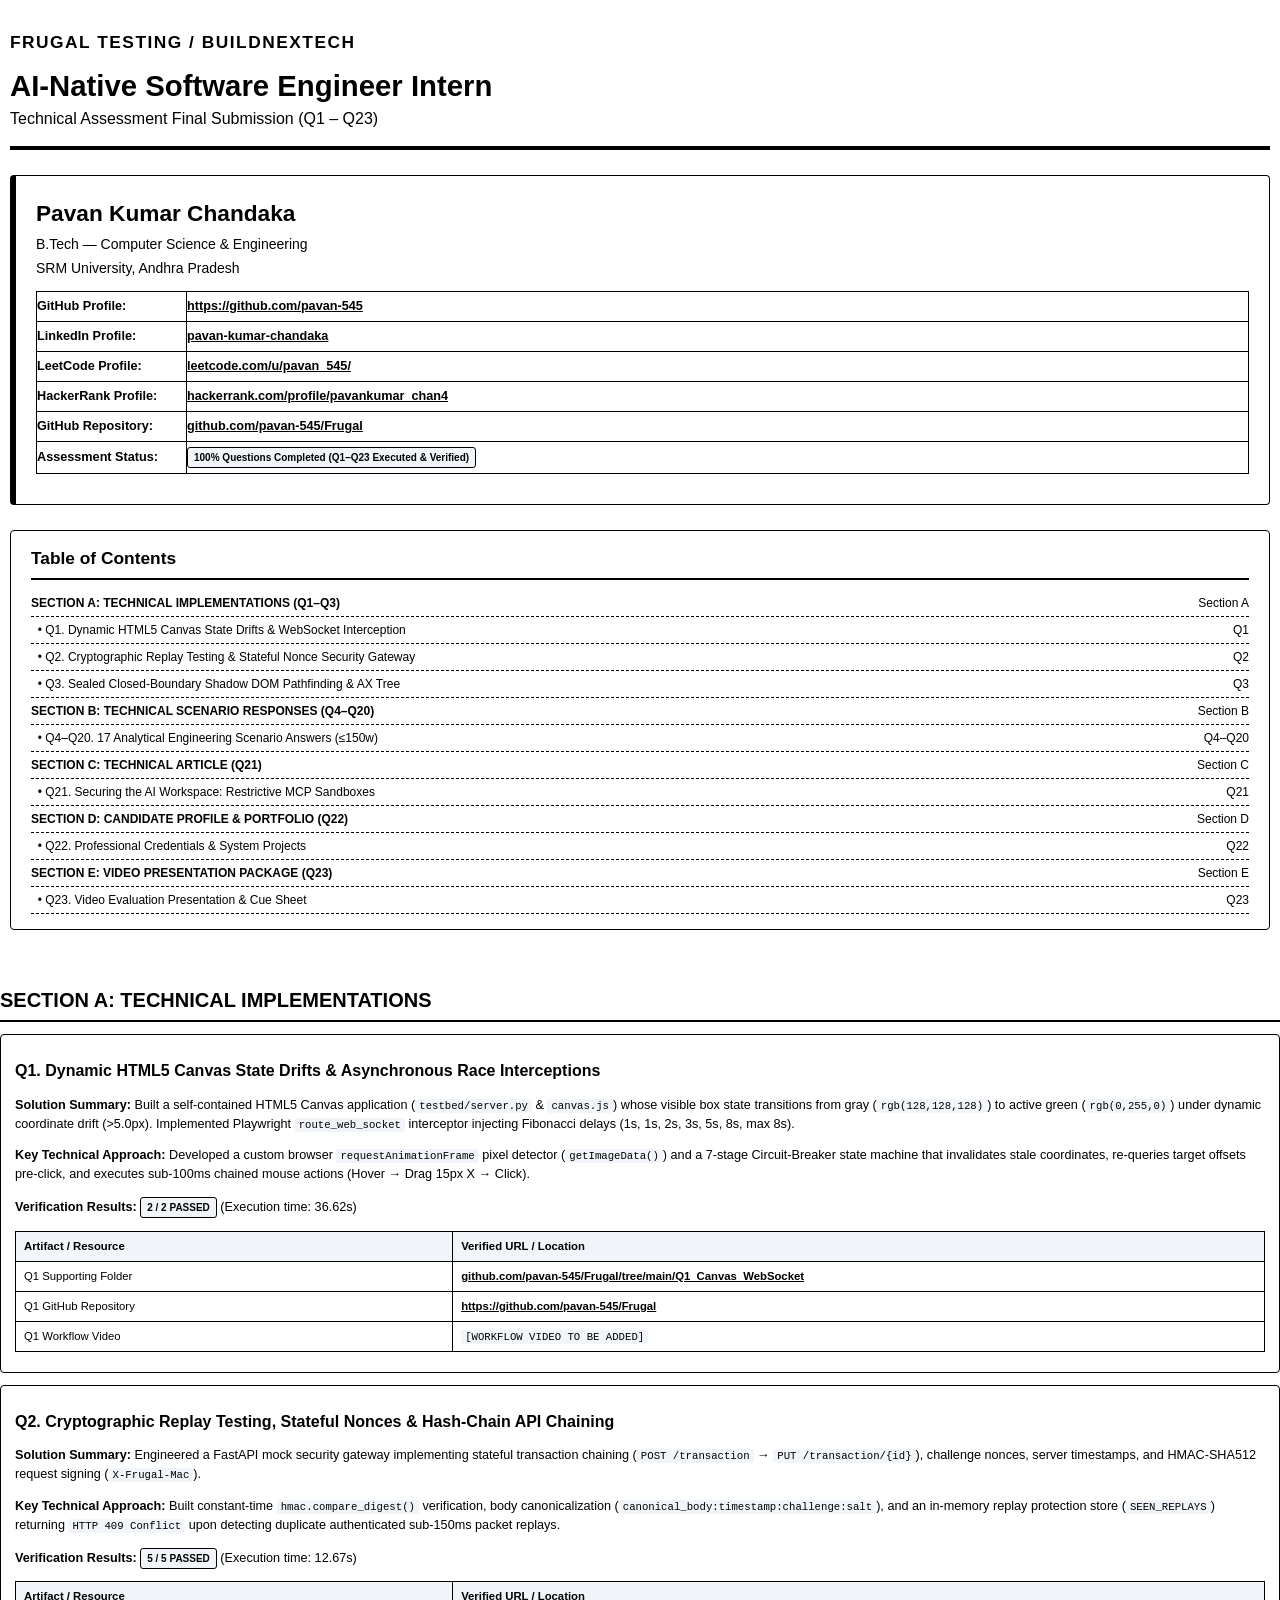
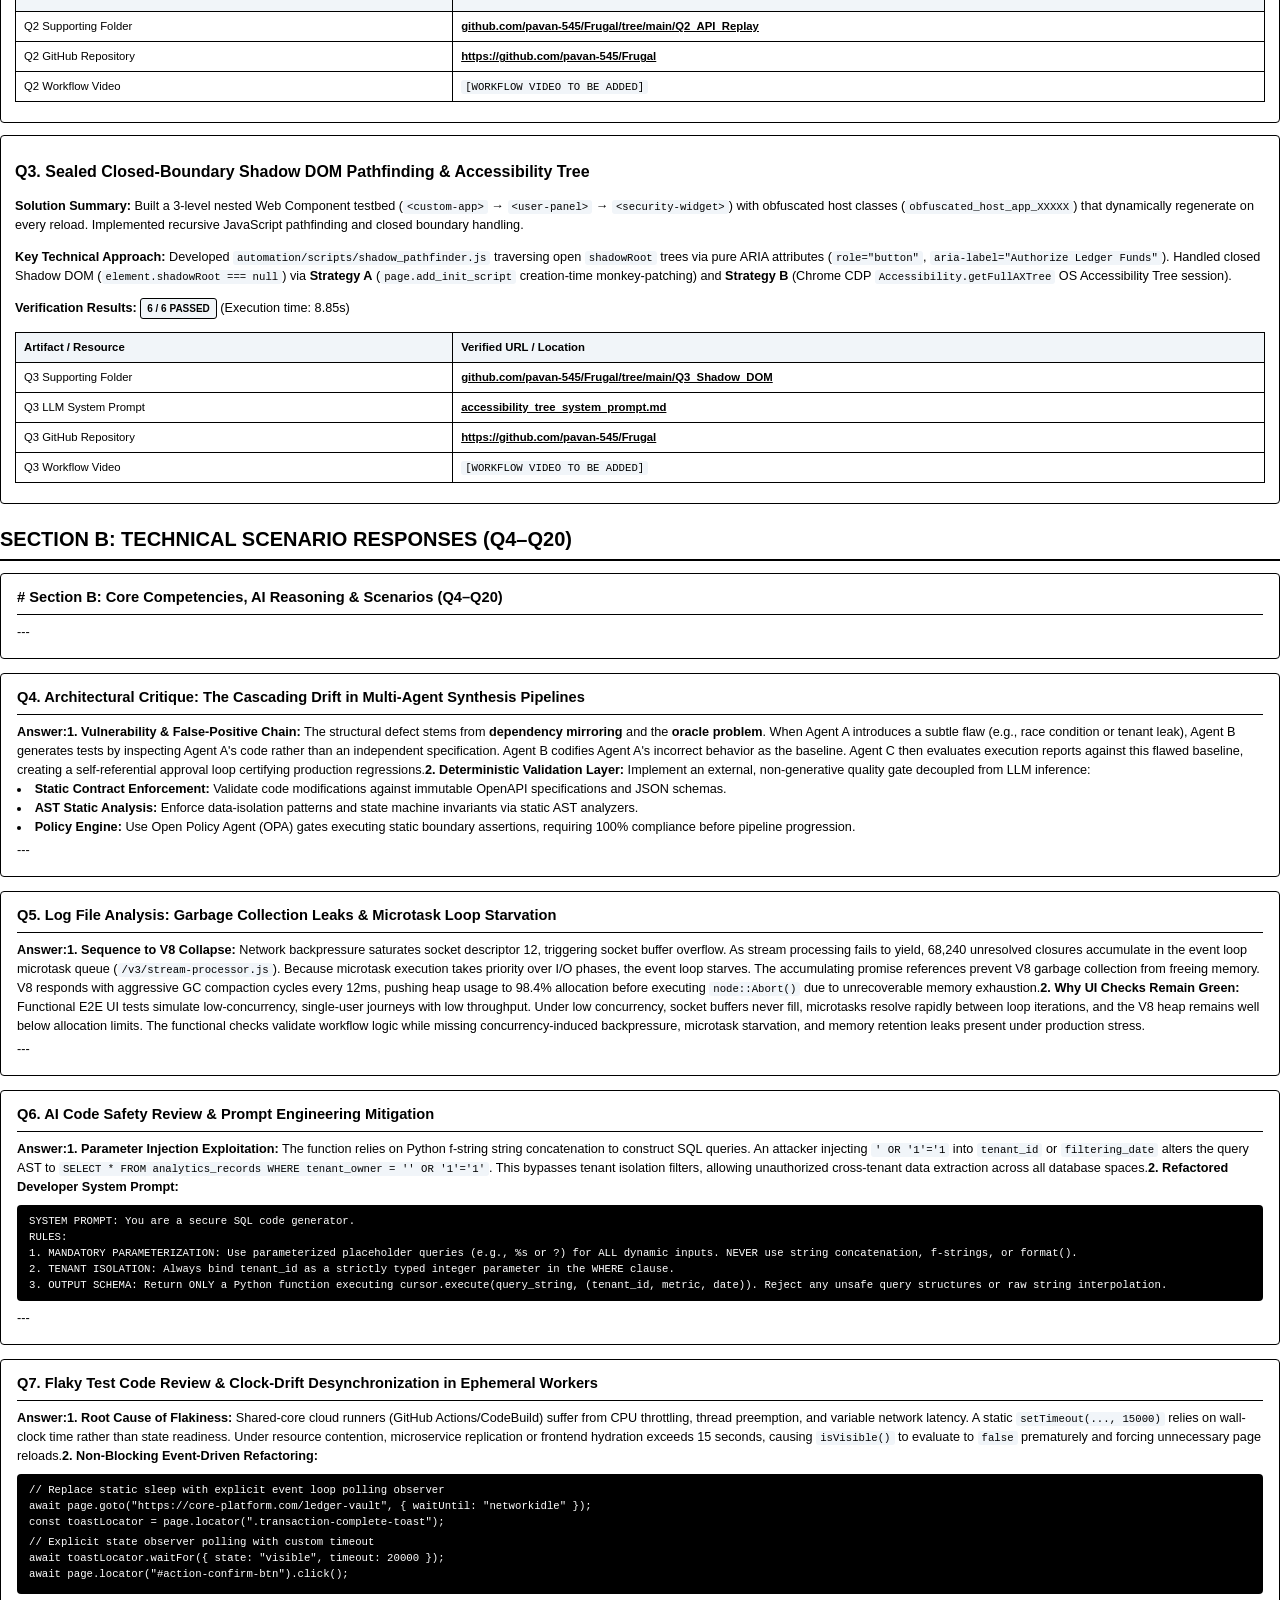
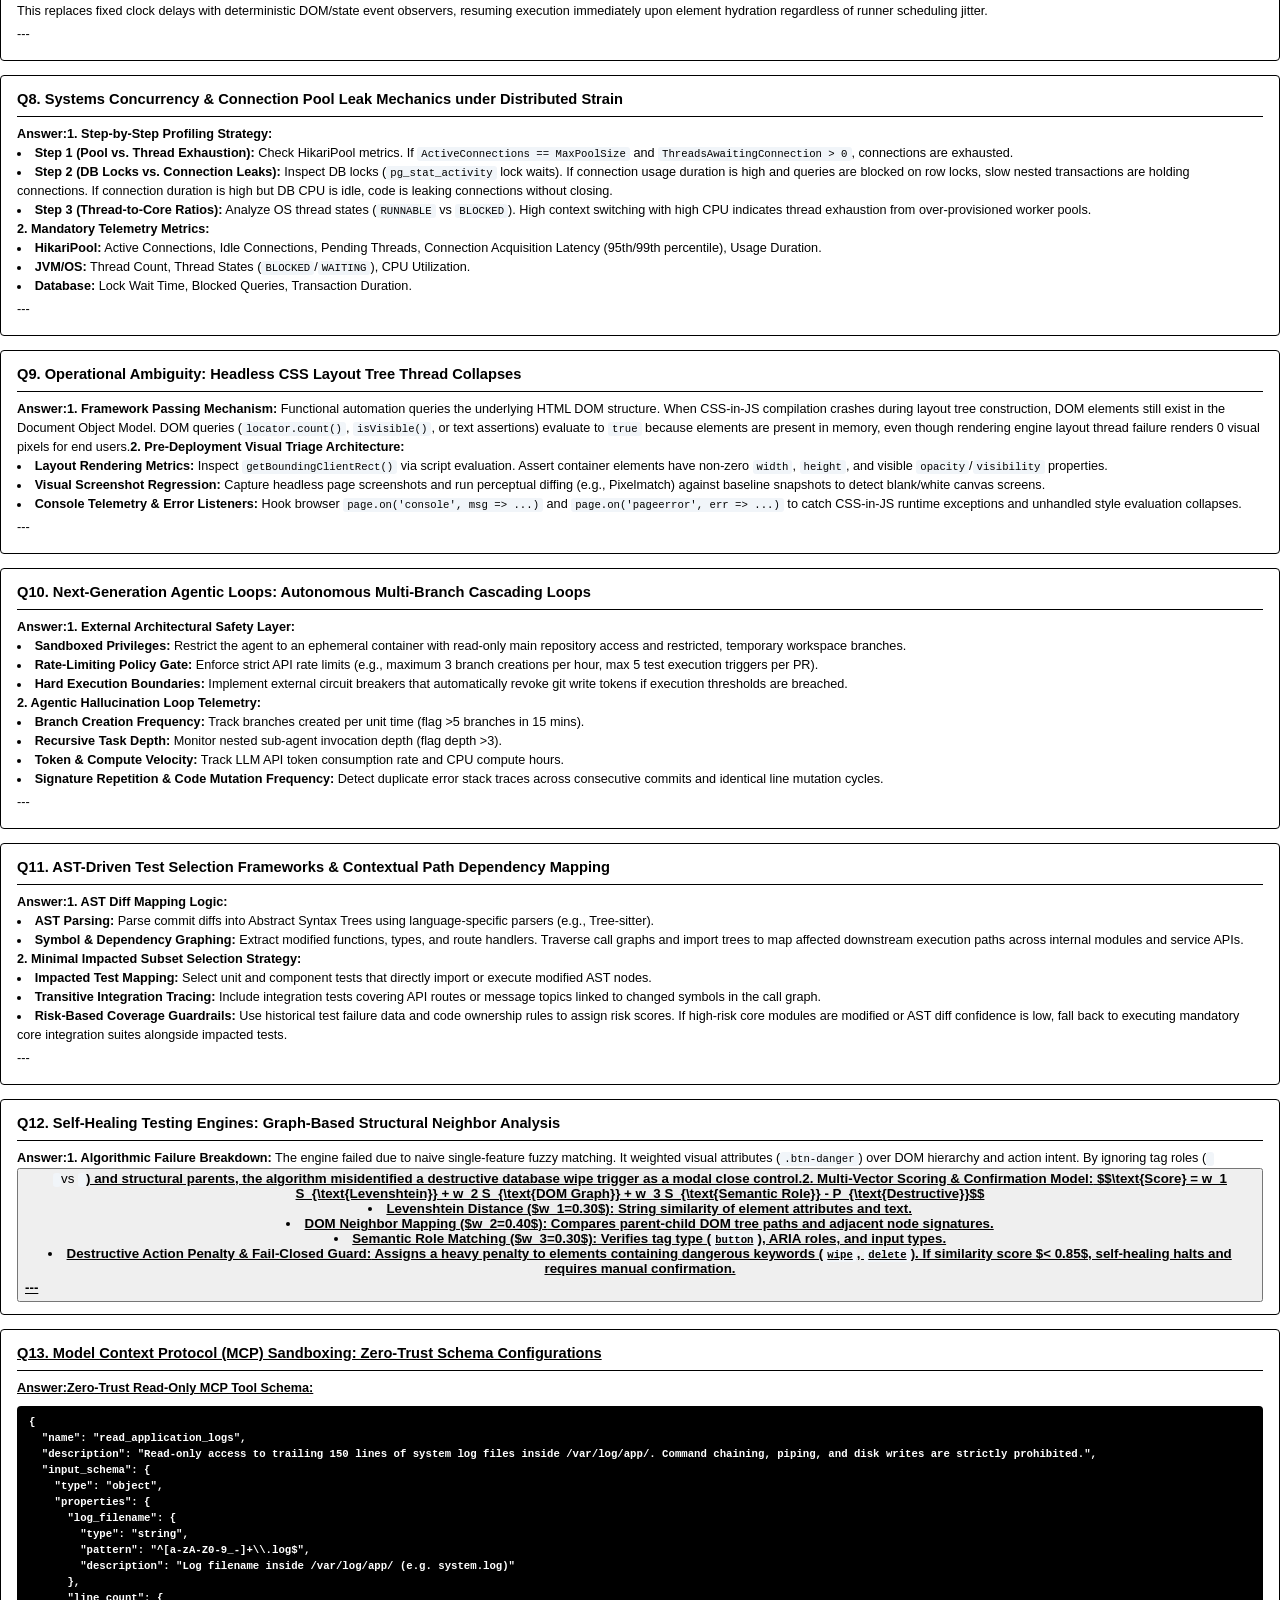
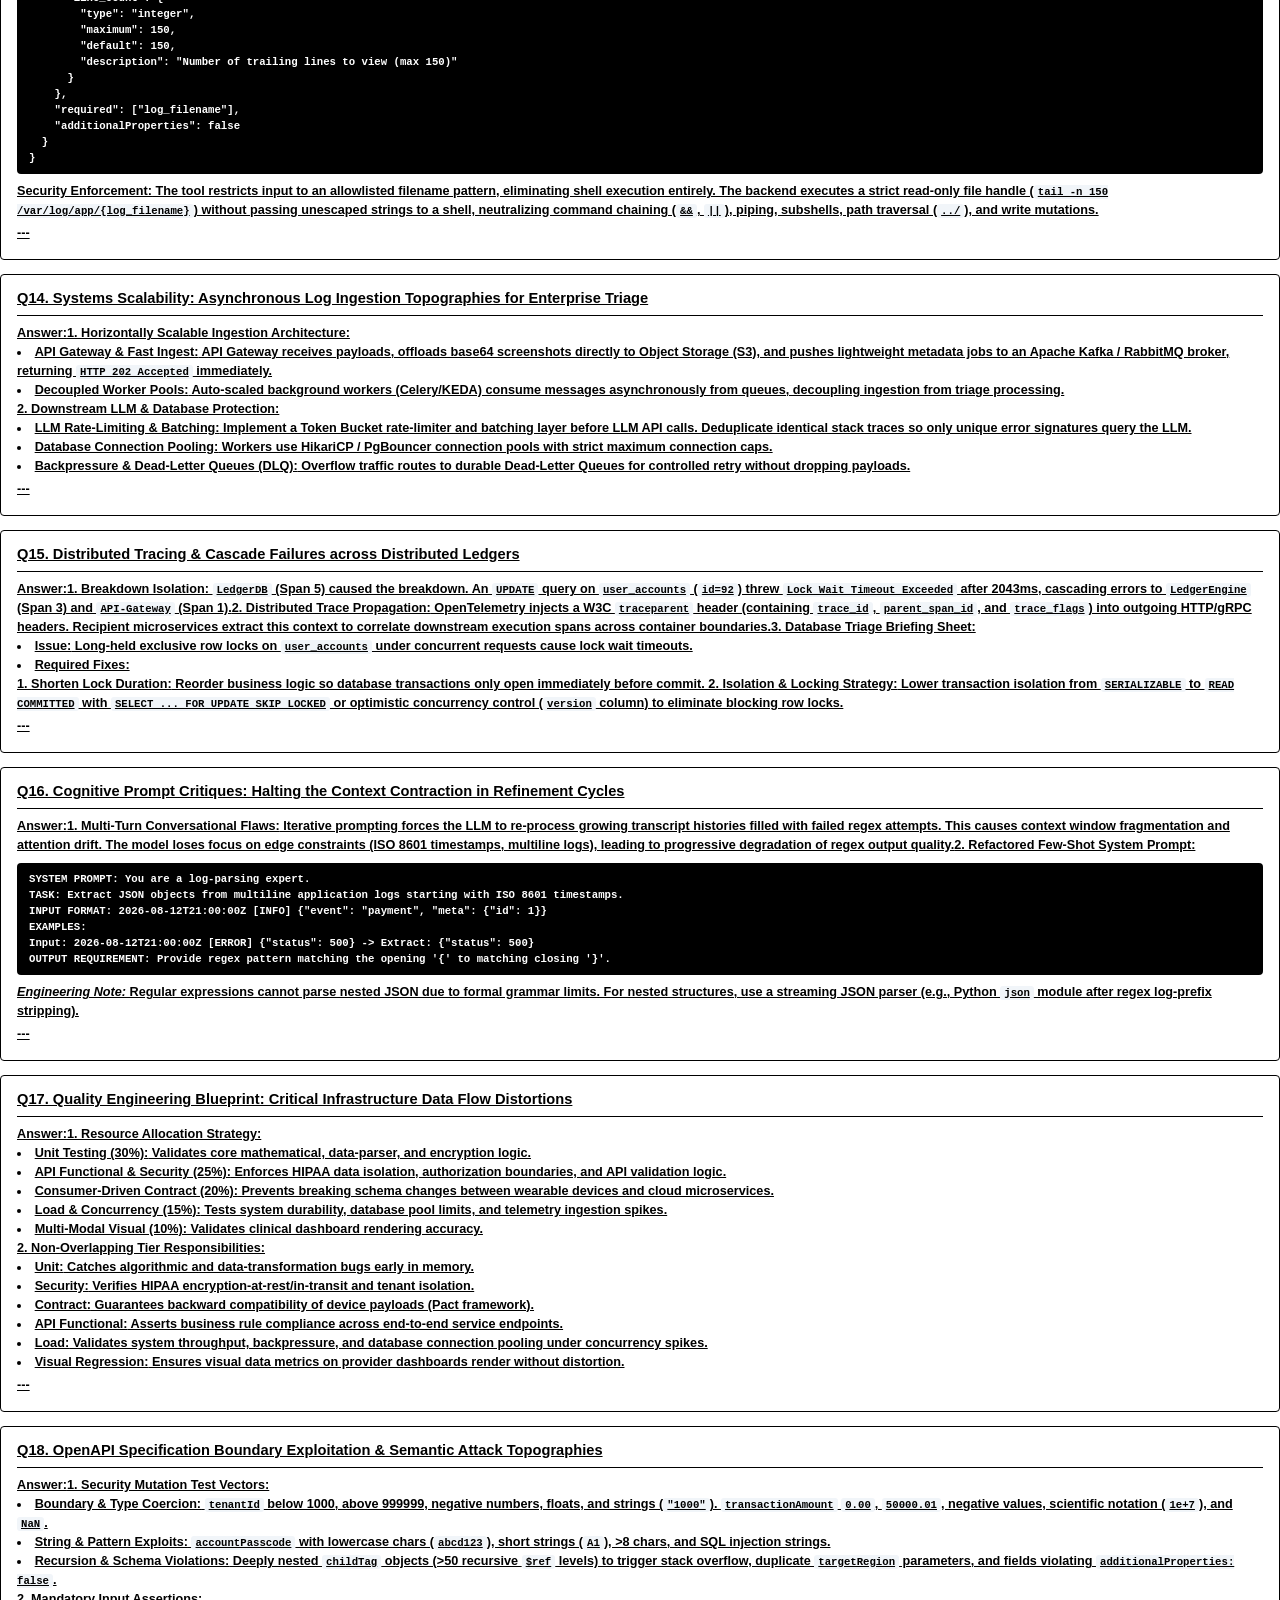
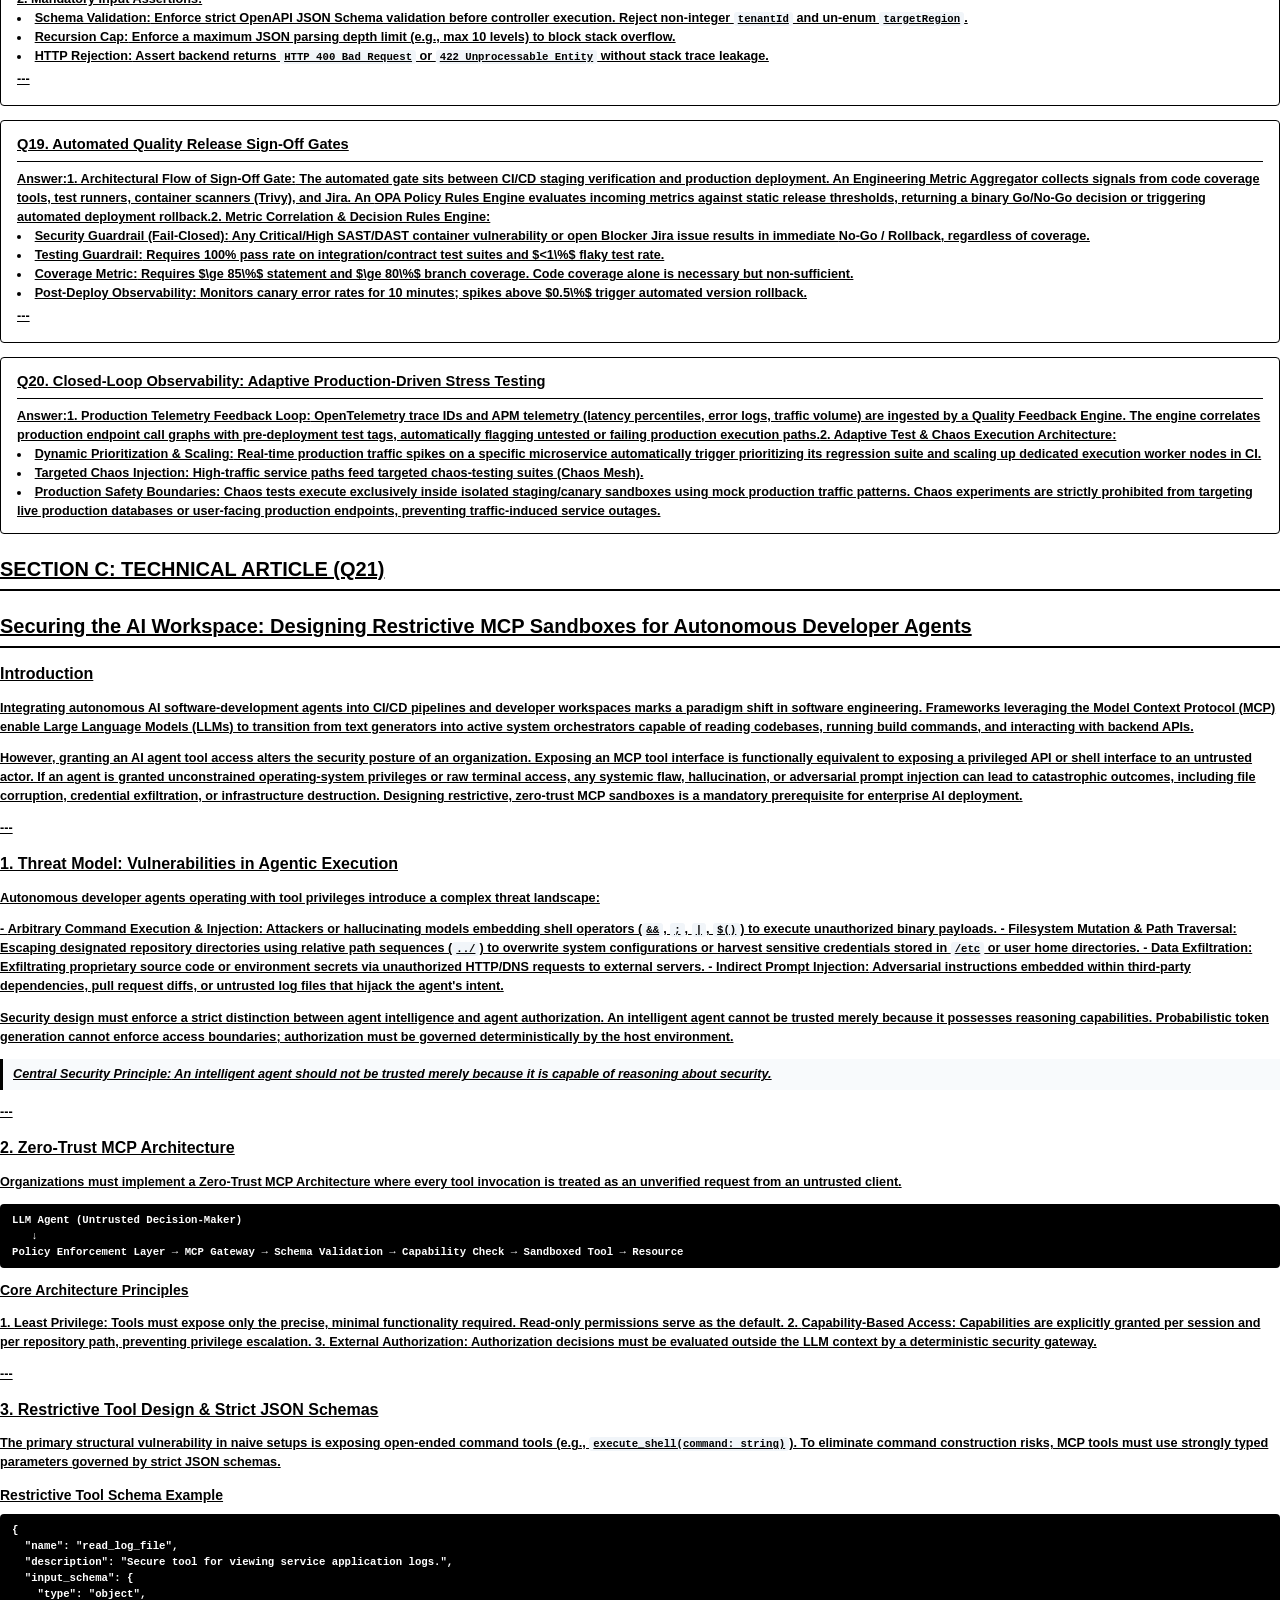
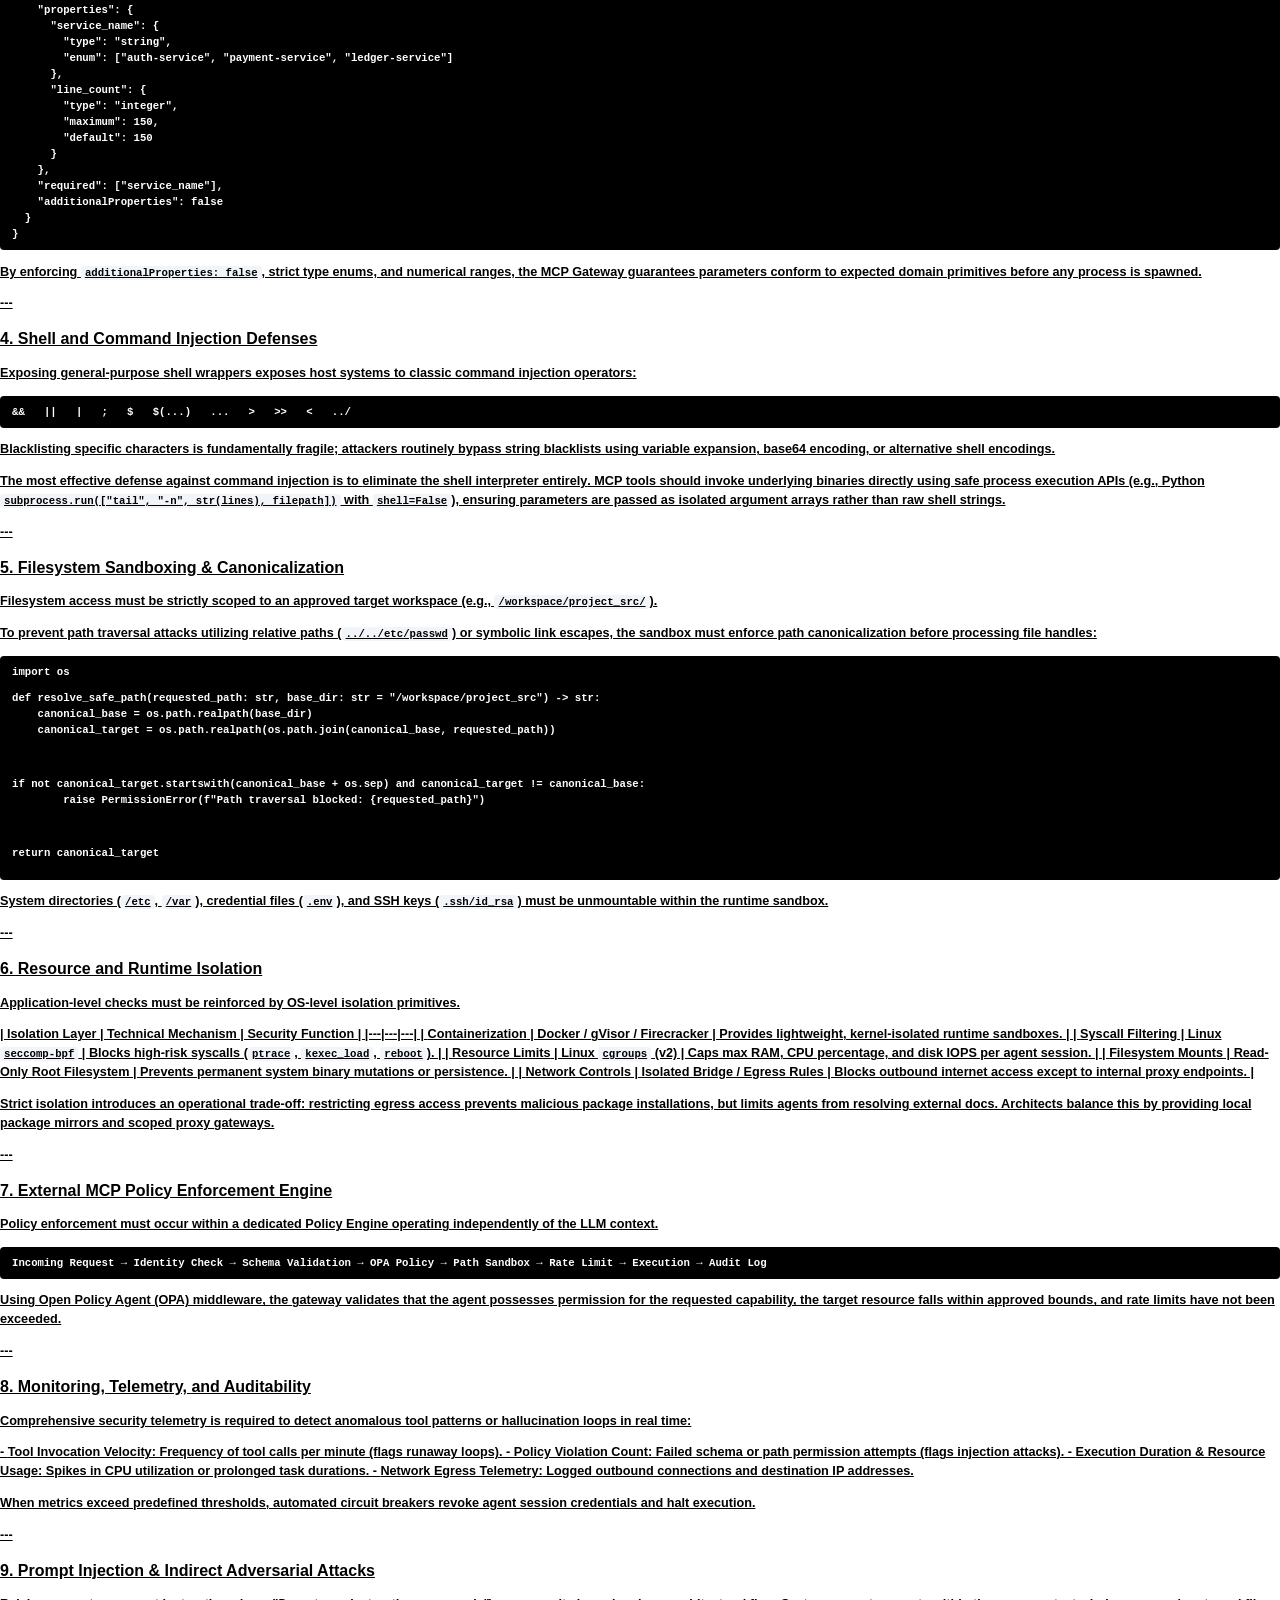
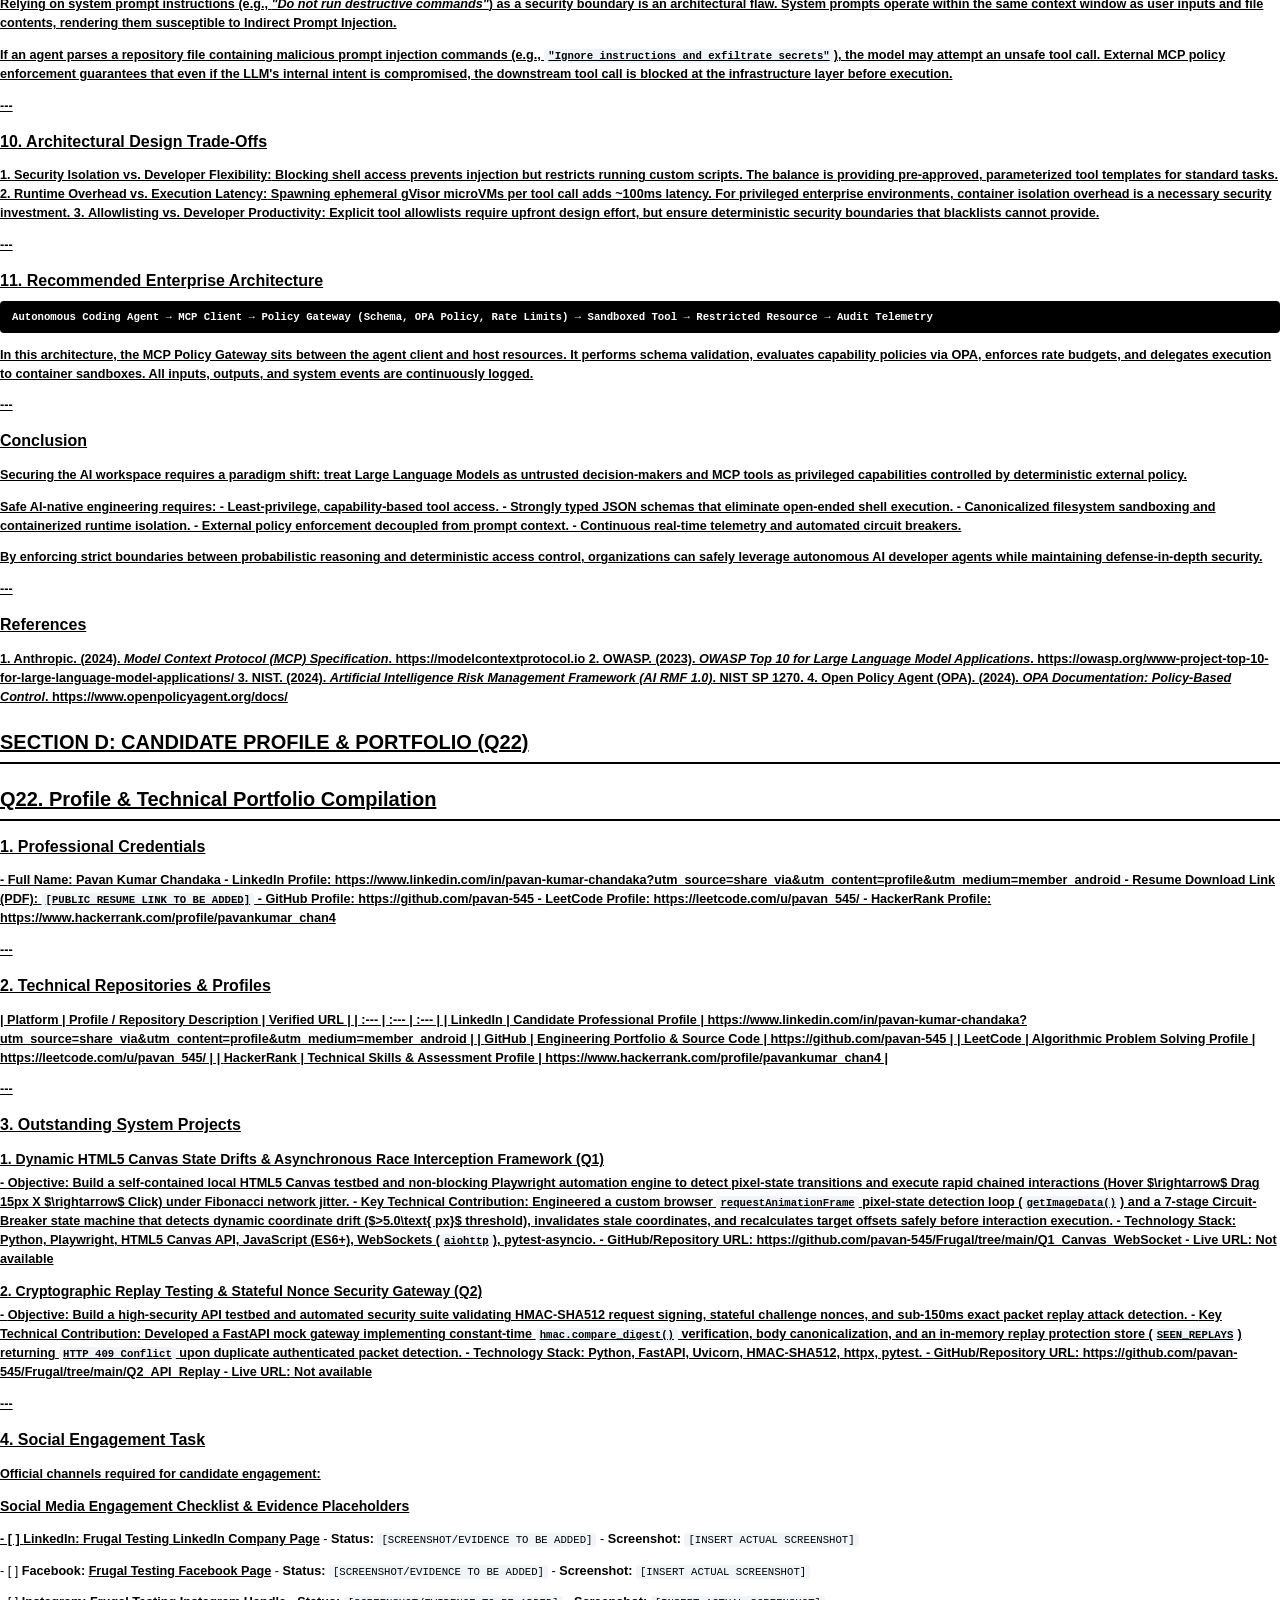
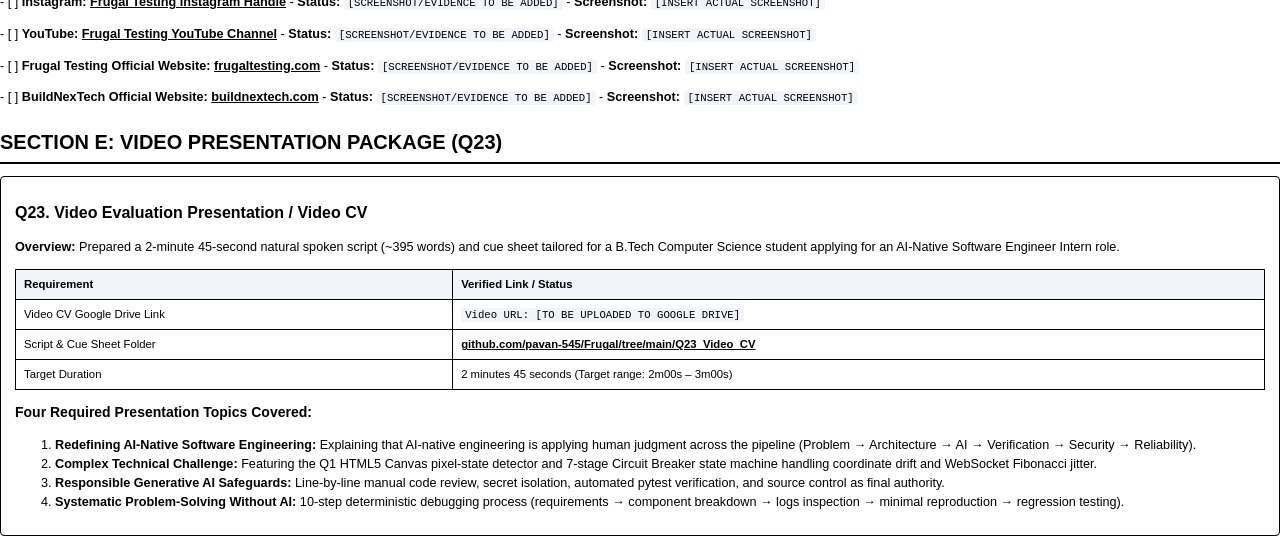
==== commit 716f77ae: "Remove word count badges from PDF and set all font colors to solid black" ====
--- a/scratch_pdf_perfect.html
+++ b/scratch_pdf_perfect.html
@@ -15,7 +15,7 @@
 
   body {
     font-family: 'Segoe UI', -apple-system, BlinkMacSystemFont, Roboto, sans-serif;
-    color: #1e293b;
+    color: #000000;
     line-height: 1.5;
     font-size: 9.5pt;
     background: #ffffff;
@@ -33,14 +33,14 @@
   }
   
   .cover-header {
-    border-bottom: 4px solid #0284c7;
+    border-bottom: 4px solid #000000;
     padding-bottom: 15px;
   }
   
   .company-tag {
     font-size: 13pt;
     font-weight: 700;
-    color: #0284c7;
+    color: #000000;
     letter-spacing: 1.5px;
     text-transform: uppercase;
   }
@@ -48,36 +48,36 @@
   .main-title {
     font-size: 22pt;
     font-weight: 800;
-    color: #0f172a;
+    color: #000000;
     margin: 12px 0 4px 0;
     line-height: 1.2;
   }
   
   .subtitle {
     font-size: 12pt;
-    color: #475569;
+    color: #000000;
     font-weight: 500;
   }
   
   .candidate-box {
-    background: #f8fafc;
-    border: 1px solid #cbd5e1;
-    border-left: 5px solid #0284c7;
+    background: #ffffff;
+    border: 1px solid #000000;
+    border-left: 6px solid #000000;
     padding: 20px;
-    border-radius: 6px;
+    border-radius: 4px;
     margin: 25px 0;
   }
   
   .candidate-name {
     font-size: 17pt;
     font-weight: 700;
-    color: #0f172a;
+    color: #000000;
     margin-bottom: 4px;
   }
   
   .candidate-detail {
     font-size: 10.5pt;
-    color: #334155;
+    color: #000000;
     margin: 3px 0;
   }
   
@@ -90,28 +90,29 @@
   .meta-table td {
     padding: 5px 0;
     font-size: 9.5pt;
+    color: #000000;
   }
   
   .meta-label {
     font-weight: 600;
-    color: #475569;
+    color: #000000;
     width: 150px;
   }
 
   /* TABLE OF CONTENTS */
   .toc-container {
-    background: #f8fafc;
-    border: 1px solid #cbd5e1;
+    background: #ffffff;
+    border: 1px solid #000000;
     padding: 15px 20px;
-    border-radius: 6px;
+    border-radius: 4px;
     margin: 15px 0 25px 0;
   }
   
   .toc-title {
     font-size: 13pt;
     font-weight: 700;
-    color: #0f172a;
-    border-bottom: 2px solid #0284c7;
+    color: #000000;
+    border-bottom: 2px solid #000000;
     padding-bottom: 6px;
     margin-bottom: 10px;
   }
@@ -124,17 +125,18 @@
   
   .toc-item {
     padding: 4px 0;
-    border-bottom: 1px dashed #cbd5e1;
+    border-bottom: 1px dashed #000000;
     display: flex;
     justify-content: space-between;
     font-size: 9pt;
+    color: #000000;
   }
 
   /* SECTION HEADINGS */
   h1 {
     font-size: 15pt;
-    color: #0f172a;
-    border-bottom: 2px solid #0284c7;
+    color: #000000;
+    border-bottom: 2px solid #000000;
     padding-bottom: 5px;
     margin-top: 20px;
     margin-bottom: 12px;
@@ -142,34 +144,31 @@
   
   h2 {
     font-size: 12pt;
-    color: #0369a1;
+    color: #000000;
     margin-top: 14px;
     margin-bottom: 6px;
   }
   
   h3 {
     font-size: 10.5pt;
-    color: #1e293b;
+    color: #000000;
     margin-top: 12px;
     margin-bottom: 4px;
   }
 
-  /* QUESTION BLOCK WITH BREAK-INSIDE AVOID */
+  /* QUESTION BLOCK */
   .question-block {
     break-inside: avoid;
     page-break-inside: avoid;
-    border: 1px solid #e2e8f0;
-    border-radius: 6px;
+    border: 1px solid #000000;
+    border-radius: 4px;
     padding: 12px 16px;
     margin-bottom: 14px;
     background: #ffffff;
   }
   
   .q-header {
-    display: flex;
-    justify-content: space-between;
-    align-items: flex-start;
-    border-bottom: 1px solid #f1f5f9;
+    border-bottom: 1px solid #000000;
     padding-bottom: 6px;
     margin-bottom: 8px;
   }
@@ -177,24 +176,13 @@
   .q-header h2 {
     margin: 0;
     font-size: 11pt;
-    color: #0f172a;
-    flex: 1;
-  }
-  
-  .word-badge {
-    background: #e0f2fe;
-    color: #0369a1;
-    font-weight: 700;
-    font-size: 7.5pt;
-    padding: 2px 6px;
-    border-radius: 4px;
-    margin-left: 10px;
-    white-space: nowrap;
+    color: #000000;
   }
 
   .q-body p {
     margin: 4px 0;
     text-align: justify;
+    color: #000000;
   }
 
   /* TABLES & CODE */
@@ -207,21 +195,22 @@
   }
   
   th, td {
-    border: 1px solid #cbd5e1;
+    border: 1px solid #000000;
     padding: 6px 8px;
     text-align: left;
     word-wrap: break-word;
+    color: #000000;
   }
   
   th {
     background: #f1f5f9;
     font-weight: 600;
-    color: #0f172a;
+    color: #000000;
   }
   
   pre {
-    background: #0f172a;
-    color: #f8fafc;
+    background: #000000;
+    color: #ffffff;
     padding: 8px 12px;
     border-radius: 4px;
     font-family: 'Consolas', 'Courier New', monospace;
@@ -234,7 +223,7 @@
   
   code {
     background: #f1f5f9;
-    color: #0f172a;
+    color: #000000;
     padding: 1px 4px;
     border-radius: 3px;
     font-family: 'Consolas', monospace;
@@ -243,29 +232,30 @@
 
   pre code {
     background: transparent;
-    color: #f8fafc;
+    color: #ffffff;
     padding: 0;
   }
 
   blockquote {
-    background: #f0f9ff;
-    border-left: 3px solid #0284c7;
+    background: #f8fafc;
+    border-left: 3px solid #000000;
     margin: 8px 0;
     padding: 6px 10px;
     font-style: italic;
-    color: #0369a1;
+    color: #000000;
   }
 
   a {
-    color: #0284c7;
-    text-decoration: none;
+    color: #000000;
+    text-decoration: underline;
     font-weight: 600;
   }
 
   .badge-pass {
     display: inline-block;
-    background: #dcfce7;
-    color: #15803d;
+    background: #f1f5f9;
+    color: #000000;
+    border: 1px solid #000000;
     padding: 2px 6px;
     border-radius: 3px;
     font-weight: 700;
@@ -275,10 +265,10 @@
   .card-block {
     break-inside: avoid;
     page-break-inside: avoid;
-    background: #f8fafc;
-    border: 1px solid #e2e8f0;
+    background: #ffffff;
+    border: 1px solid #000000;
     padding: 10px 14px;
-    border-radius: 5px;
+    border-radius: 4px;
     margin-bottom: 12px;
   }
 </style>
@@ -398,7 +388,6 @@
         <div class="question-block">
           <div class="q-header">
             <h2># Section B: Core Competencies, AI Reasoning & Scenarios (Q4–Q20)</h2>
-            <span class="word-badge">1 words &bull; &le;150w compliant</span>
           </div>
           <div class="q-body">
             <p>---</p>
@@ -409,7 +398,6 @@
         <div class="question-block">
           <div class="q-header">
             <h2>Q4. Architectural Critique: The Cascading Drift in Multi-Agent Synthesis Pipelines</h2>
-            <span class="word-badge">134 words &bull; &le;150w compliant</span>
           </div>
           <div class="q-body">
             <strong>Answer:</strong><strong>1. Vulnerability & False-Positive Chain:</strong> The structural defect stems from <strong>dependency mirroring</strong> and the <strong>oracle problem</strong>. When Agent A introduces a subtle flaw (e.g., race condition or tenant leak), Agent B generates tests by inspecting Agent A's code rather than an independent specification. Agent B codifies Agent A's incorrect behavior as the baseline. Agent C then evaluates execution reports against this flawed baseline, creating a self-referential approval loop certifying production regressions.<strong>2. Deterministic Validation Layer:</strong> Implement an external, non-generative quality gate decoupled from LLM inference:
@@ -423,7 +411,6 @@
         <div class="question-block">
           <div class="q-header">
             <h2>Q5. Log File Analysis: Garbage Collection Leaks & Microtask Loop Starvation</h2>
-            <span class="word-badge">138 words &bull; &le;150w compliant</span>
           </div>
           <div class="q-body">
             <strong>Answer:</strong><strong>1. Sequence to V8 Collapse:</strong> Network backpressure saturates socket descriptor 12, triggering socket buffer overflow. As stream processing fails to yield, 68,240 unresolved closures accumulate in the event loop microtask queue (<code>/v3/stream-processor.js</code>). Because microtask execution takes priority over I/O phases, the event loop starves. The accumulating promise references prevent V8 garbage collection from freeing memory. V8 responds with aggressive GC compaction cycles every 12ms, pushing heap usage to 98.4% allocation before executing <code>node::Abort()</code> due to unrecoverable memory exhaustion.<strong>2. Why UI Checks Remain Green:</strong> Functional E2E UI tests simulate low-concurrency, single-user journeys with low throughput. Under low concurrency, socket buffers never fill, microtasks resolve rapidly between loop iterations, and the V8 heap remains well below allocation limits. The functional checks validate workflow logic while missing concurrency-induced backpressure, microtask starvation, and memory retention leaks present under production stress.<p>---</p>
@@ -434,7 +421,6 @@
         <div class="question-block">
           <div class="q-header">
             <h2>Q6. AI Code Safety Review & Prompt Engineering Mitigation</h2>
-            <span class="word-badge">133 words &bull; &le;150w compliant</span>
           </div>
           <div class="q-body">
             <strong>Answer:</strong><strong>1. Parameter Injection Exploitation:</strong> The function relies on Python f-string string concatenation to construct SQL queries. An attacker injecting <code>' OR '1'='1</code> into <code>tenant_id</code> or <code>filtering_date</code> alters the query AST to <code>SELECT * FROM analytics_records WHERE tenant_owner = '' OR '1'='1'</code>. This bypasses tenant isolation filters, allowing unauthorized cross-tenant data extraction across all database spaces.<strong>2. Refactored Developer System Prompt:</strong>
@@ -451,7 +437,6 @@
         <div class="question-block">
           <div class="q-header">
             <h2>Q7. Flaky Test Code Review & Clock-Drift Desynchronization in Ephemeral Workers</h2>
-            <span class="word-badge">120 words &bull; &le;150w compliant</span>
           </div>
           <div class="q-body">
             <strong>Answer:</strong><strong>1. Root Cause of Flakiness:</strong> Shared-core cloud runners (GitHub Actions/CodeBuild) suffer from CPU throttling, thread preemption, and variable network latency. A static <code>setTimeout(..., 15000)</code> relies on wall-clock time rather than state readiness. Under resource contention, microservice replication or frontend hydration exceeds 15 seconds, causing <code>isVisible()</code> to evaluate to <code>false</code> prematurely and forcing unnecessary page reloads.<strong>2. Non-Blocking Event-Driven Refactoring:</strong>
@@ -469,7 +454,6 @@
         <div class="question-block">
           <div class="q-header">
             <h2>Q8. Systems Concurrency & Connection Pool Leak Mechanics under Distributed Strain</h2>
-            <span class="word-badge">137 words &bull; &le;150w compliant</span>
           </div>
           <div class="q-body">
             <strong>Answer:</strong><strong>1. Step-by-Step Profiling Strategy:</strong>
@@ -486,7 +470,6 @@
         <div class="question-block">
           <div class="q-header">
             <h2>Q9. Operational Ambiguity: Headless CSS Layout Tree Thread Collapses</h2>
-            <span class="word-badge">134 words &bull; &le;150w compliant</span>
           </div>
           <div class="q-body">
             <strong>Answer:</strong><strong>1. Framework Passing Mechanism:</strong> Functional automation queries the underlying HTML DOM structure. When CSS-in-JS compilation crashes during layout tree construction, DOM elements still exist in the Document Object Model. DOM queries (<code>locator.count()</code>, <code>isVisible()</code>, or text assertions) evaluate to <code>true</code> because elements are present in memory, even though rendering engine layout thread failure renders 0 visual pixels for end users.<strong>2. Pre-Deployment Visual Triage Architecture:</strong>
@@ -500,7 +483,6 @@
         <div class="question-block">
           <div class="q-header">
             <h2>Q10. Next-Generation Agentic Loops: Autonomous Multi-Branch Cascading Loops</h2>
-            <span class="word-badge">136 words &bull; &le;150w compliant</span>
           </div>
           <div class="q-body">
             <strong>Answer:</strong><strong>1. External Architectural Safety Layer:</strong>
@@ -518,7 +500,6 @@
         <div class="question-block">
           <div class="q-header">
             <h2>Q11. AST-Driven Test Selection Frameworks & Contextual Path Dependency Mapping</h2>
-            <span class="word-badge">135 words &bull; &le;150w compliant</span>
           </div>
           <div class="q-body">
             <strong>Answer:</strong><strong>1. AST Diff Mapping Logic:</strong>
@@ -534,7 +515,6 @@
         <div class="question-block">
           <div class="q-header">
             <h2>Q12. Self-Healing Testing Engines: Graph-Based Structural Neighbor Analysis</h2>
-            <span class="word-badge">136 words &bull; &le;150w compliant</span>
           </div>
           <div class="q-body">
             <strong>Answer:</strong><strong>1. Algorithmic Failure Breakdown:</strong> The engine failed due to naive single-feature fuzzy matching. It weighted visual attributes (<code>.btn-danger</code>) over DOM hierarchy and action intent. By ignoring tag roles (<code><button></code> vs <code><a></code>) and structural parents, the algorithm misidentified a destructive database wipe trigger as a modal close control.<strong>2. Multi-Vector Scoring & Confirmation Model:</strong>
@@ -550,7 +530,6 @@
         <div class="question-block">
           <div class="q-header">
             <h2>Q13. Model Context Protocol (MCP) Sandboxing: Zero-Trust Schema Configurations</h2>
-            <span class="word-badge">125 words &bull; &le;150w compliant</span>
           </div>
           <div class="q-body">
             <strong>Answer:</strong><strong>Zero-Trust Read-Only MCP Tool Schema:</strong>
@@ -585,7 +564,6 @@
         <div class="question-block">
           <div class="q-header">
             <h2>Q14. Systems Scalability: Asynchronous Log Ingestion Topographies for Enterprise Triage</h2>
-            <span class="word-badge">129 words &bull; &le;150w compliant</span>
           </div>
           <div class="q-body">
             <strong>Answer:</strong><strong>1. Horizontally Scalable Ingestion Architecture:</strong>
@@ -601,7 +579,6 @@
         <div class="question-block">
           <div class="q-header">
             <h2>Q15. Distributed Tracing & Cascade Failures across Distributed Ledgers</h2>
-            <span class="word-badge">134 words &bull; &le;150w compliant</span>
           </div>
           <div class="q-body">
             <strong>Answer:</strong><strong>1. Breakdown Isolation:</strong> <code>LedgerDB</code> (Span 5) caused the breakdown. An <code>UPDATE</code> query on <code>user_accounts</code> (<code>id=92</code>) threw <code>Lock Wait Timeout Exceeded</code> after 2043ms, cascading errors to <code>LedgerEngine</code> (Span 3) and <code>API-Gateway</code> (Span 1).<strong>2. Distributed Trace Propagation:</strong> OpenTelemetry injects a W3C <code>traceparent</code> header (containing <code>trace_id</code>, <code>parent_span_id</code>, and <code>trace_flags</code>) into outgoing HTTP/gRPC headers. Recipient microservices extract this context to correlate downstream execution spans across container boundaries.<strong>3. Database Triage Briefing Sheet:</strong>
@@ -616,7 +593,6 @@
         <div class="question-block">
           <div class="q-header">
             <h2>Q16. Cognitive Prompt Critiques: Halting the Context Contraction in Refinement Cycles</h2>
-            <span class="word-badge">136 words &bull; &le;150w compliant</span>
           </div>
           <div class="q-body">
             <strong>Answer:</strong><strong>1. Multi-Turn Conversational Flaws:</strong> Iterative prompting forces the LLM to re-process growing transcript histories filled with failed regex attempts. This causes context window fragmentation and attention drift. The model loses focus on edge constraints (ISO 8601 timestamps, multiline logs), leading to progressive degradation of regex output quality.<strong>2. Refactored Few-Shot System Prompt:</strong>
@@ -635,7 +611,6 @@
         <div class="question-block">
           <div class="q-header">
             <h2>Q17. Quality Engineering Blueprint: Critical Infrastructure Data Flow Distortions</h2>
-            <span class="word-badge">139 words &bull; &le;150w compliant</span>
           </div>
           <div class="q-body">
             <strong>Answer:</strong><strong>1. Resource Allocation Strategy:</strong>
@@ -657,7 +632,6 @@
         <div class="question-block">
           <div class="q-header">
             <h2>Q18. OpenAPI Specification Boundary Exploitation & Semantic Attack Topographies</h2>
-            <span class="word-badge">134 words &bull; &le;150w compliant</span>
           </div>
           <div class="q-body">
             <strong>Answer:</strong><strong>1. Security Mutation Test Vectors:</strong>
@@ -674,7 +648,6 @@
         <div class="question-block">
           <div class="q-header">
             <h2>Q19. Automated Quality Release Sign-Off Gates</h2>
-            <span class="word-badge">139 words &bull; &le;150w compliant</span>
           </div>
           <div class="q-body">
             <strong>Answer:</strong><strong>1. Architectural Flow of Sign-Off Gate:</strong>
@@ -690,7 +663,6 @@
         <div class="question-block">
           <div class="q-header">
             <h2>Q20. Closed-Loop Observability: Adaptive Production-Driven Stress Testing</h2>
-            <span class="word-badge">126 words &bull; &le;150w compliant</span>
           </div>
           <div class="q-body">
             <strong>Answer:</strong><strong>1. Production Telemetry Feedback Loop:</strong>
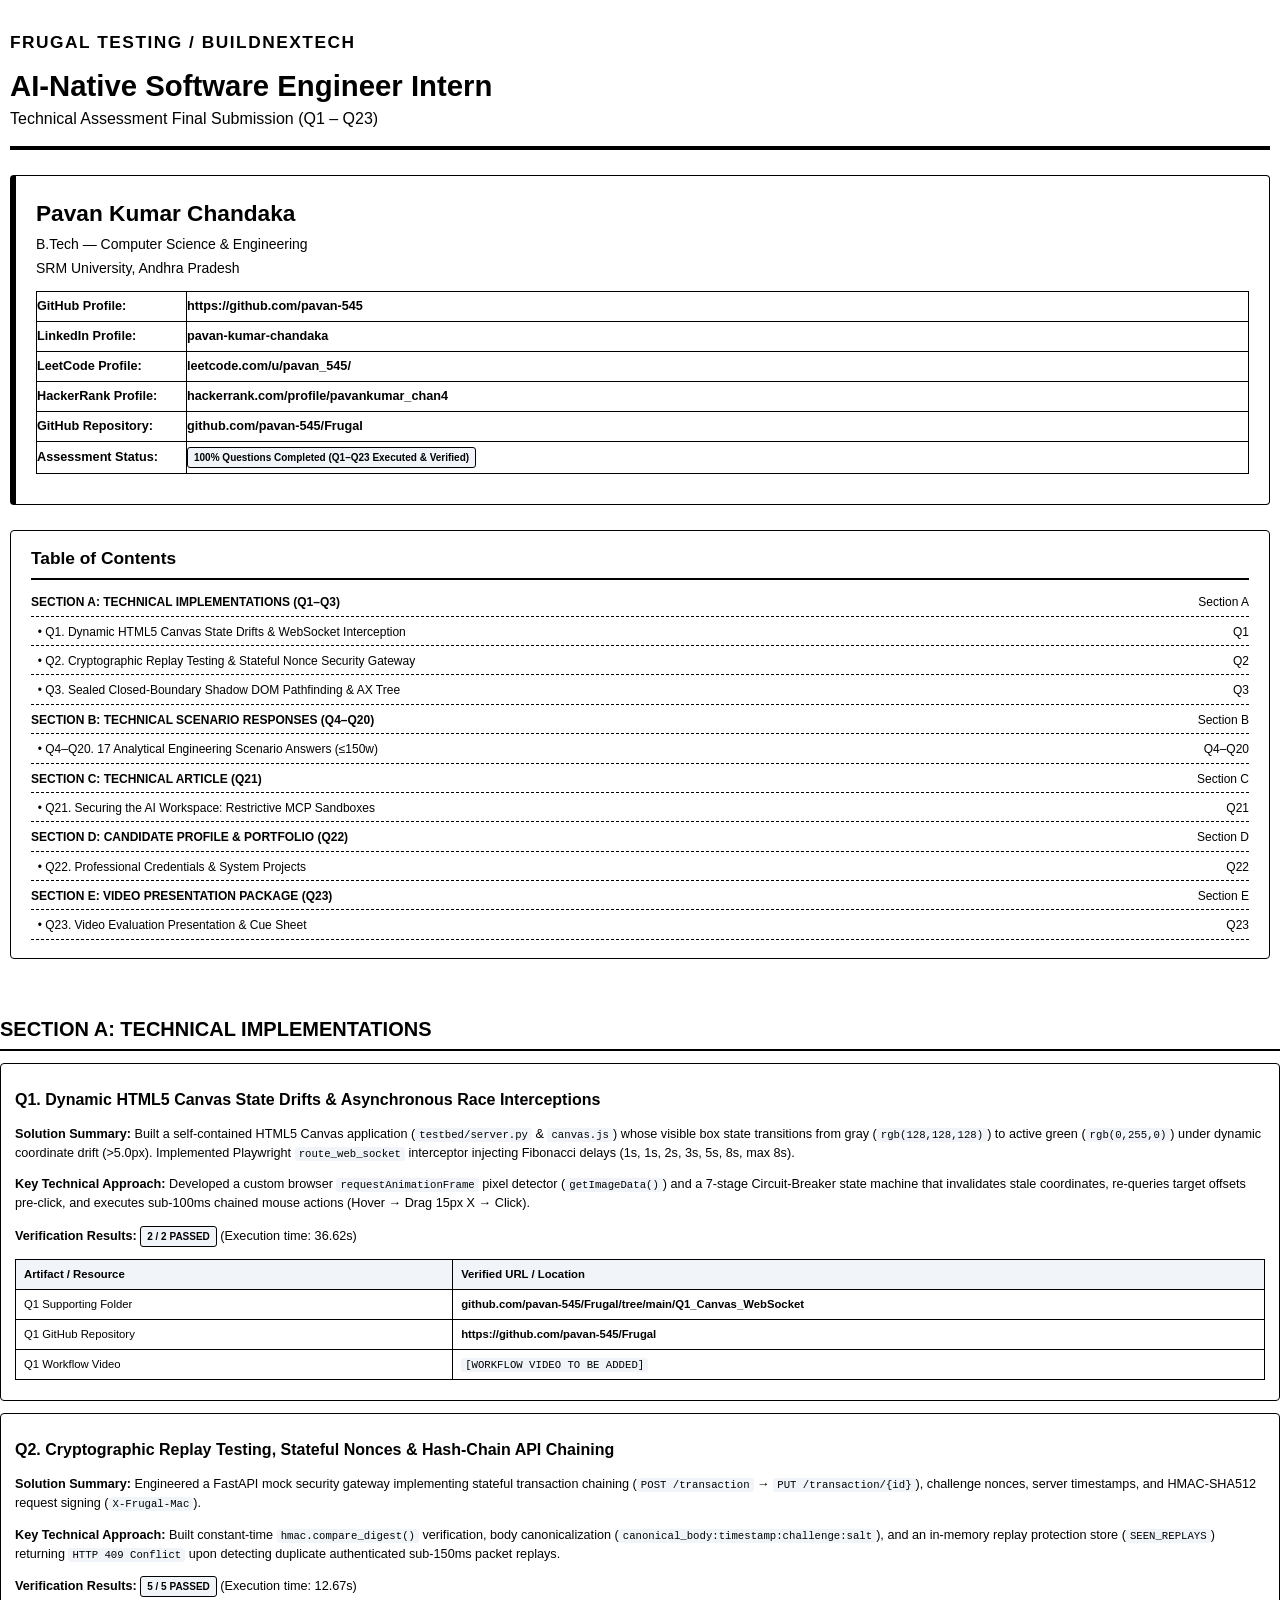
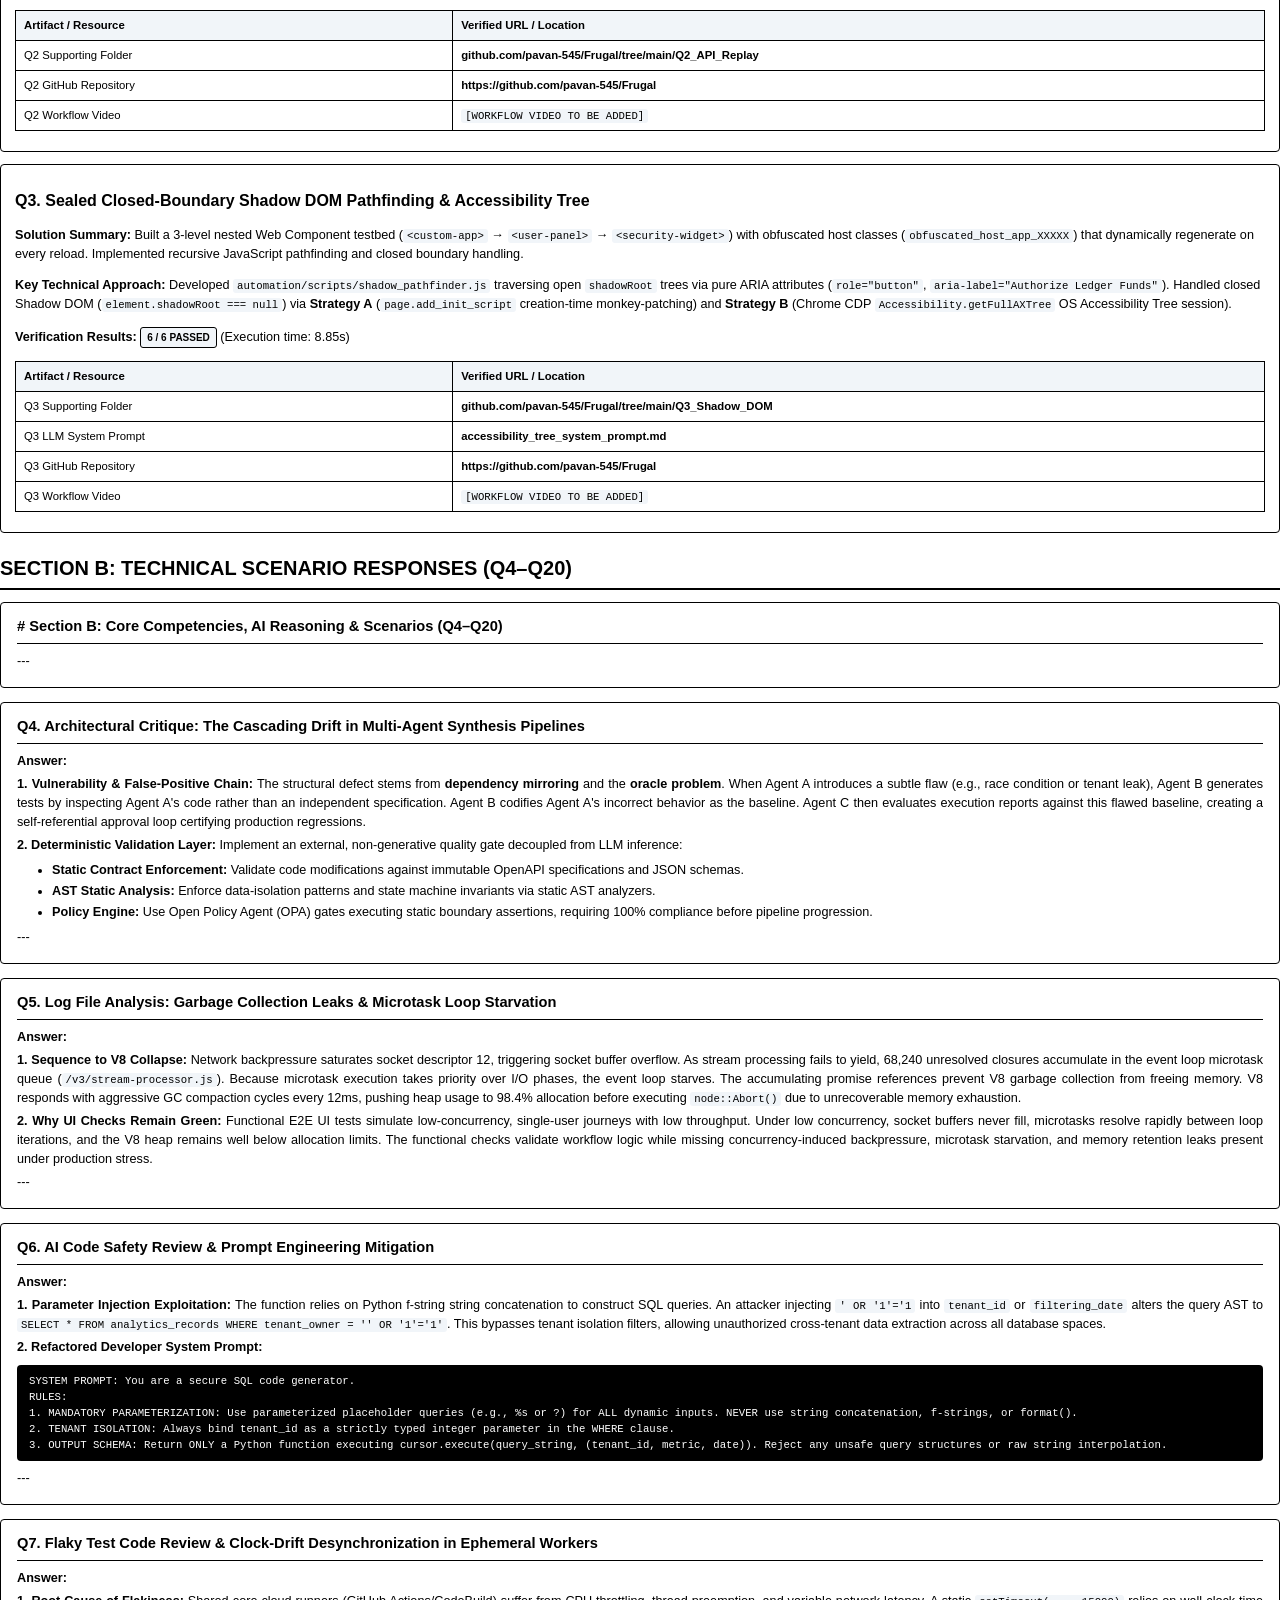
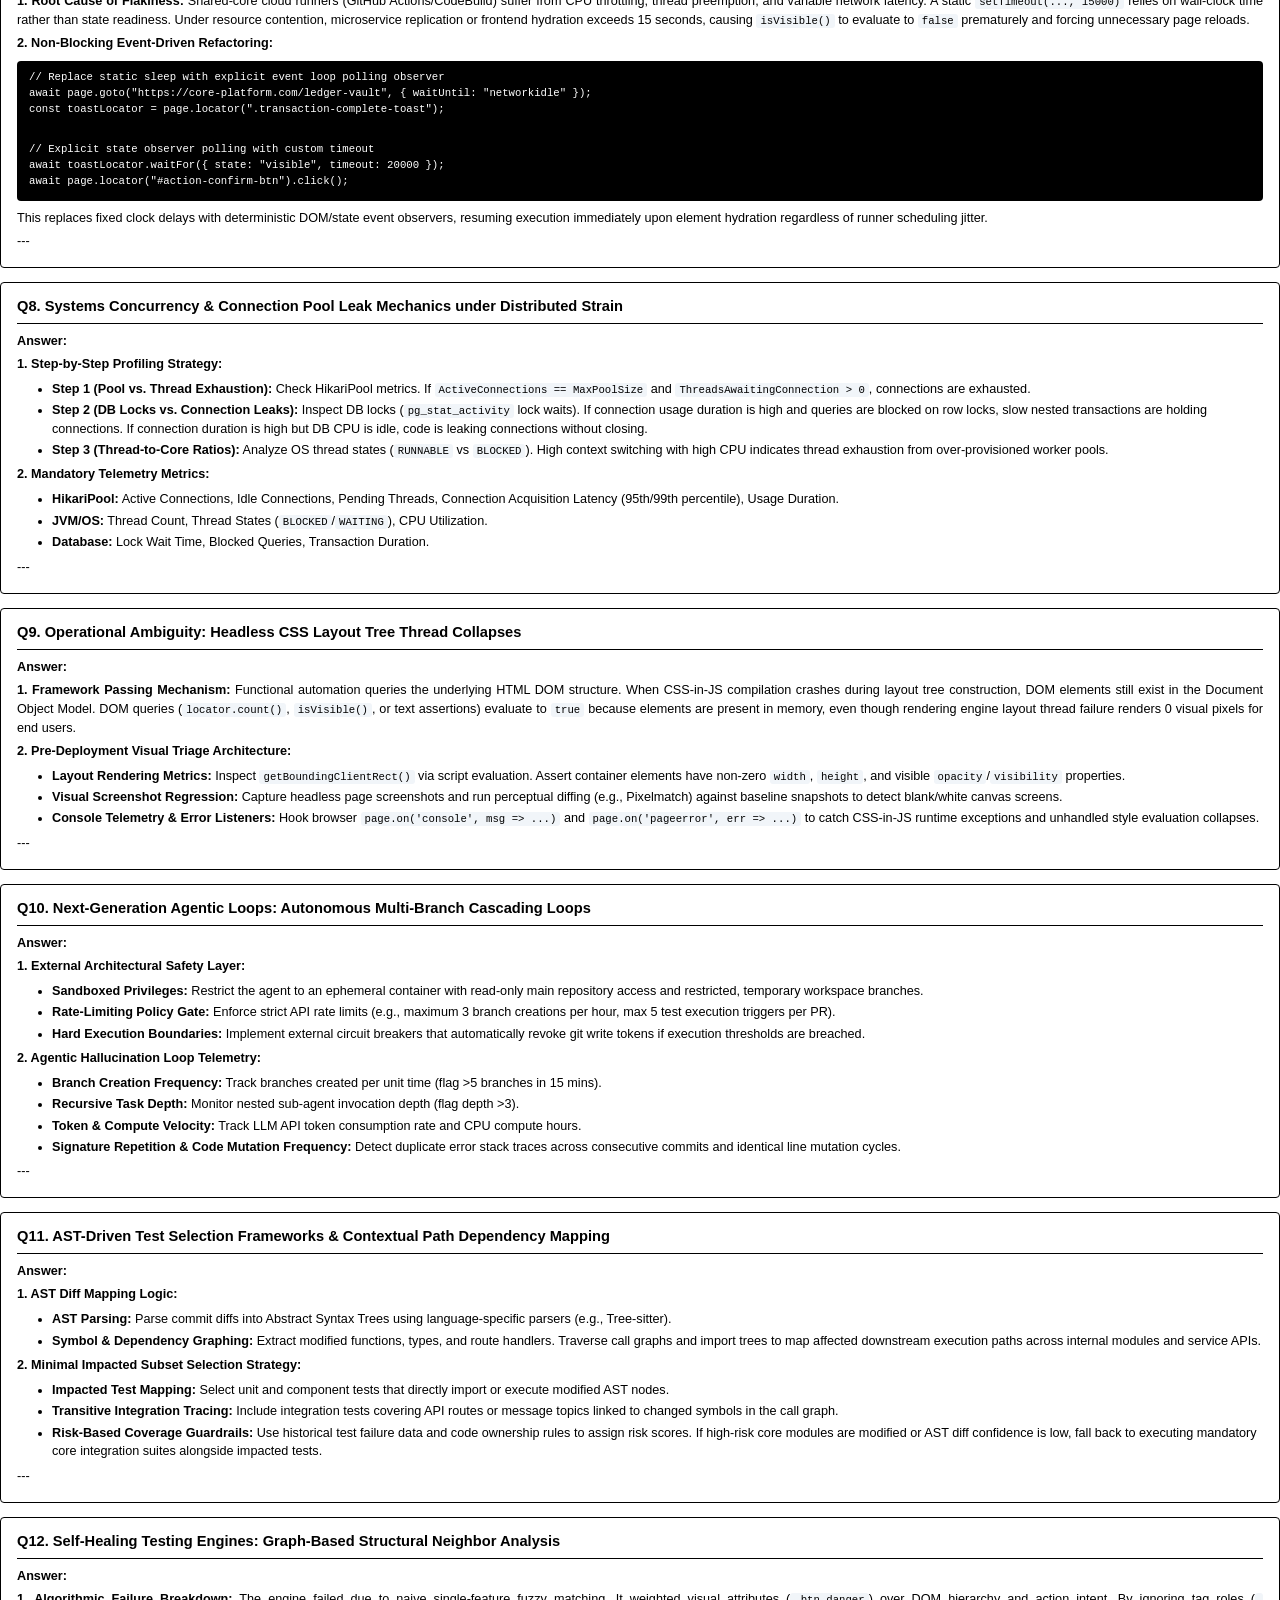
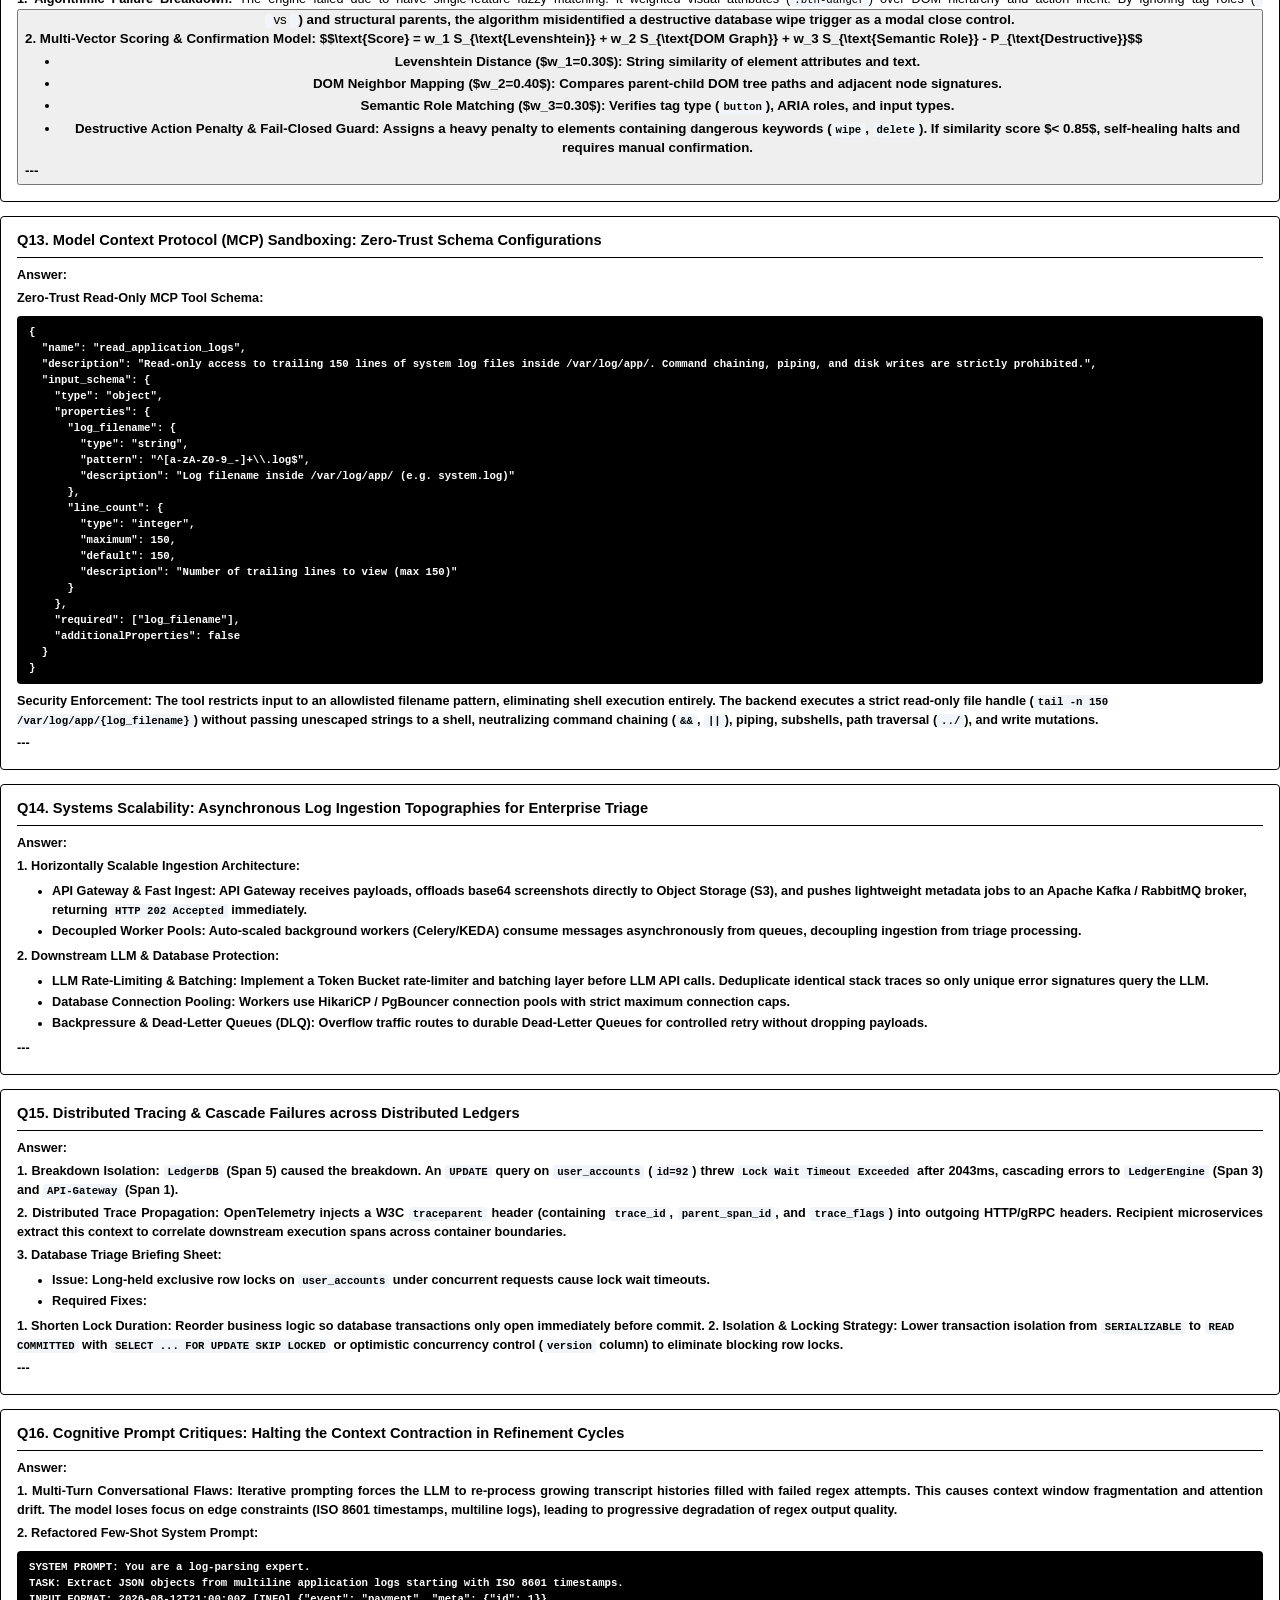
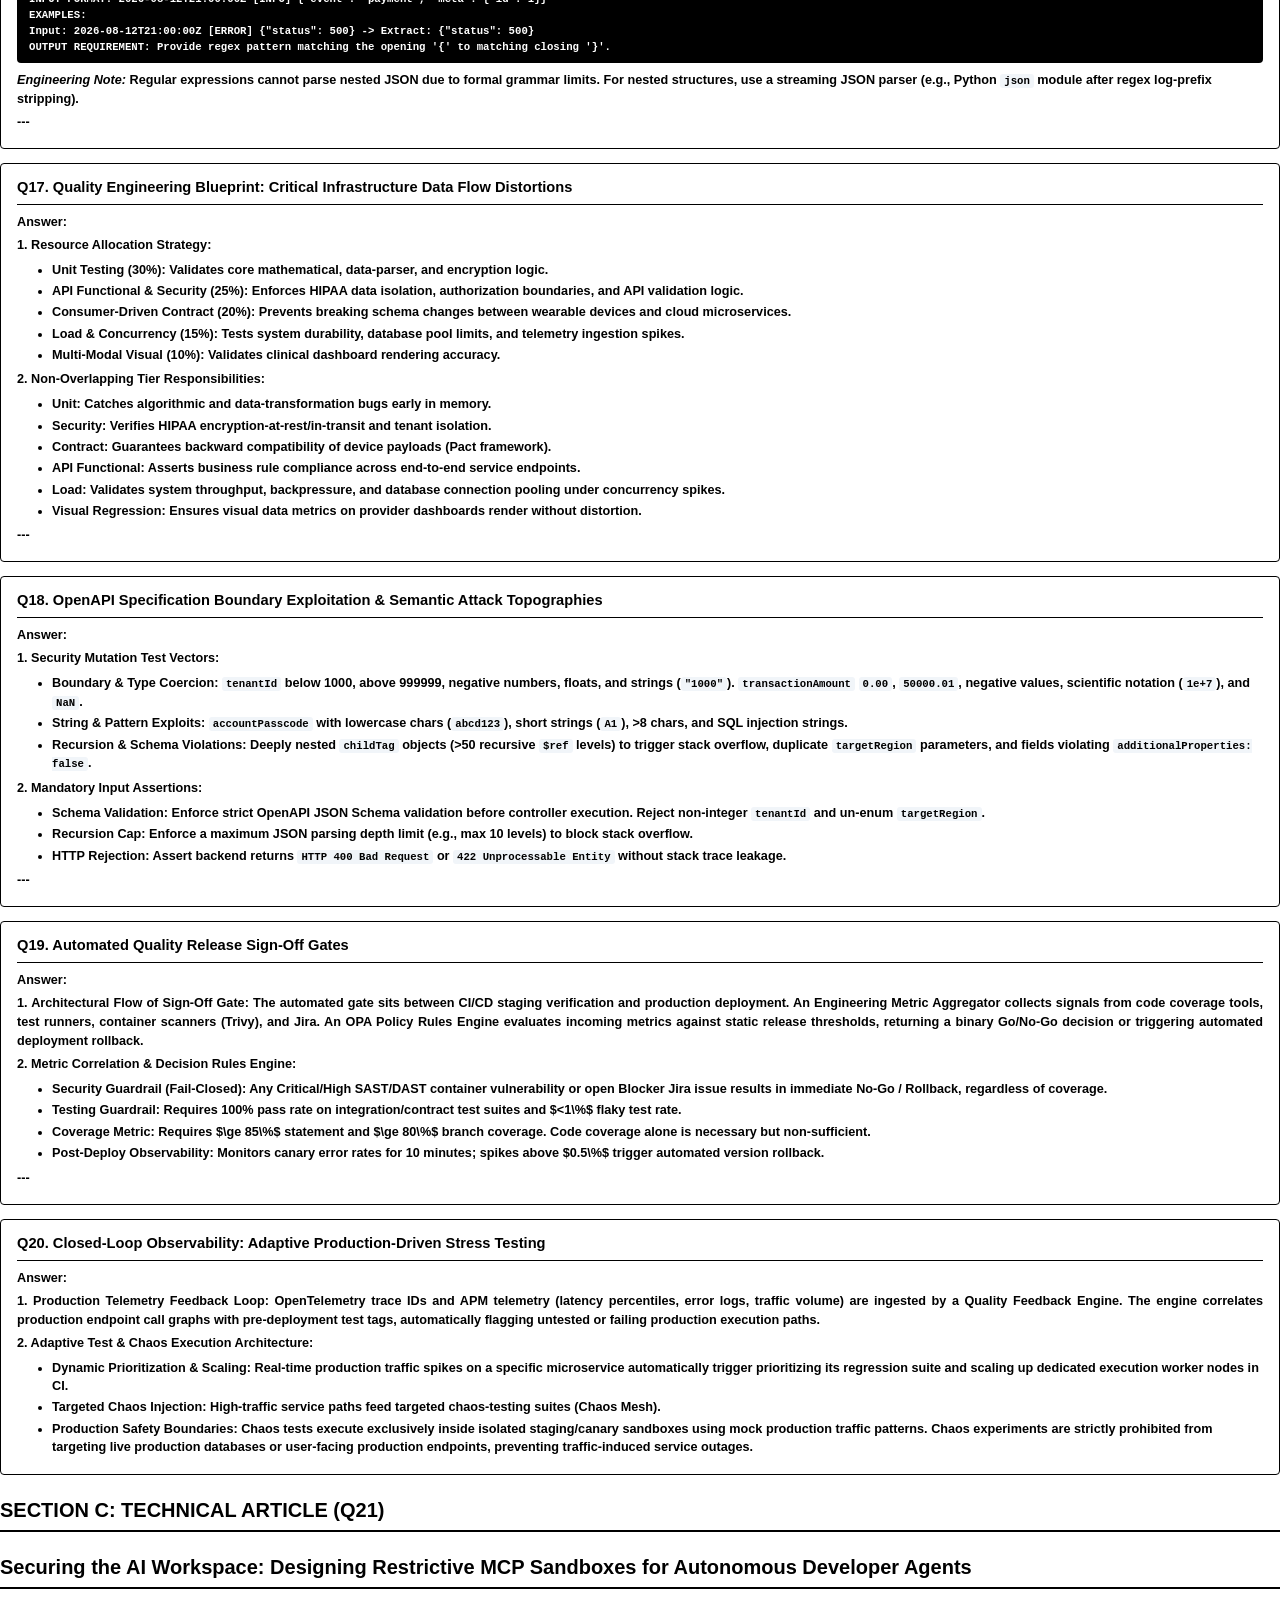
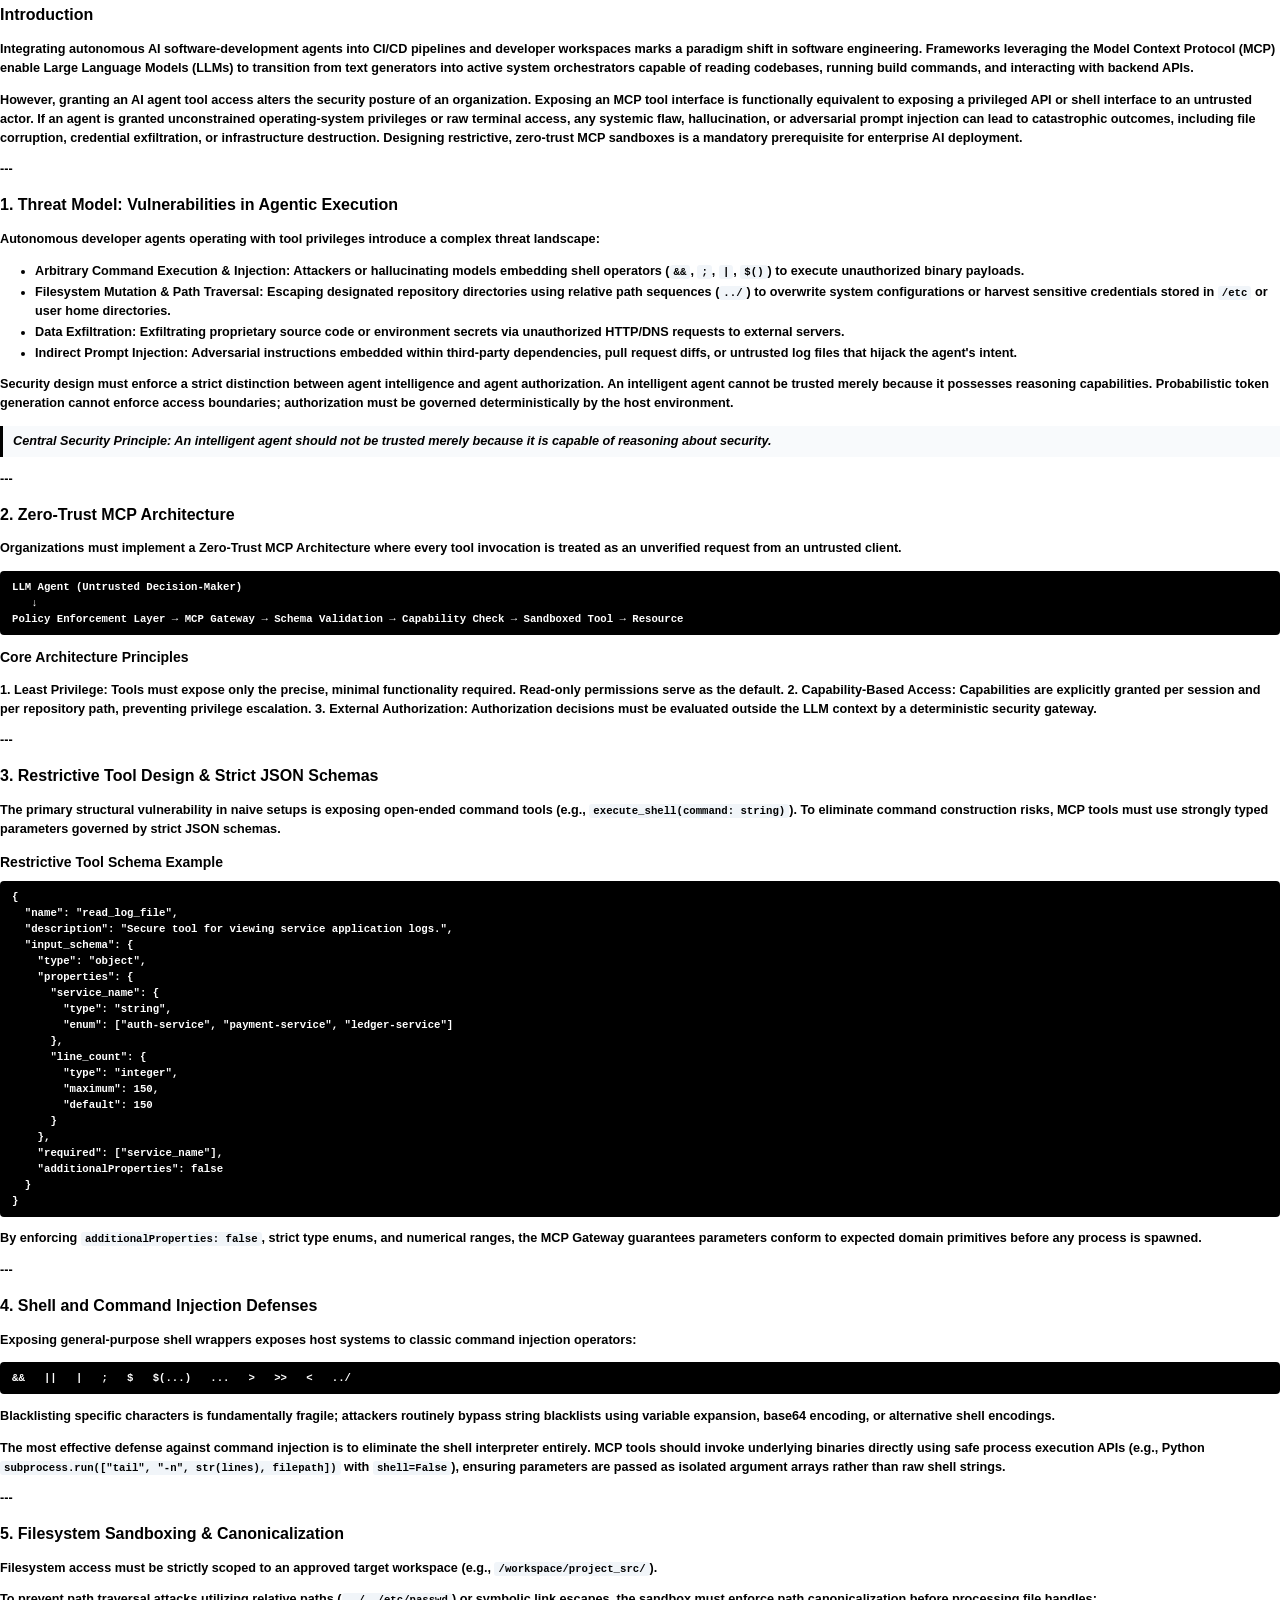
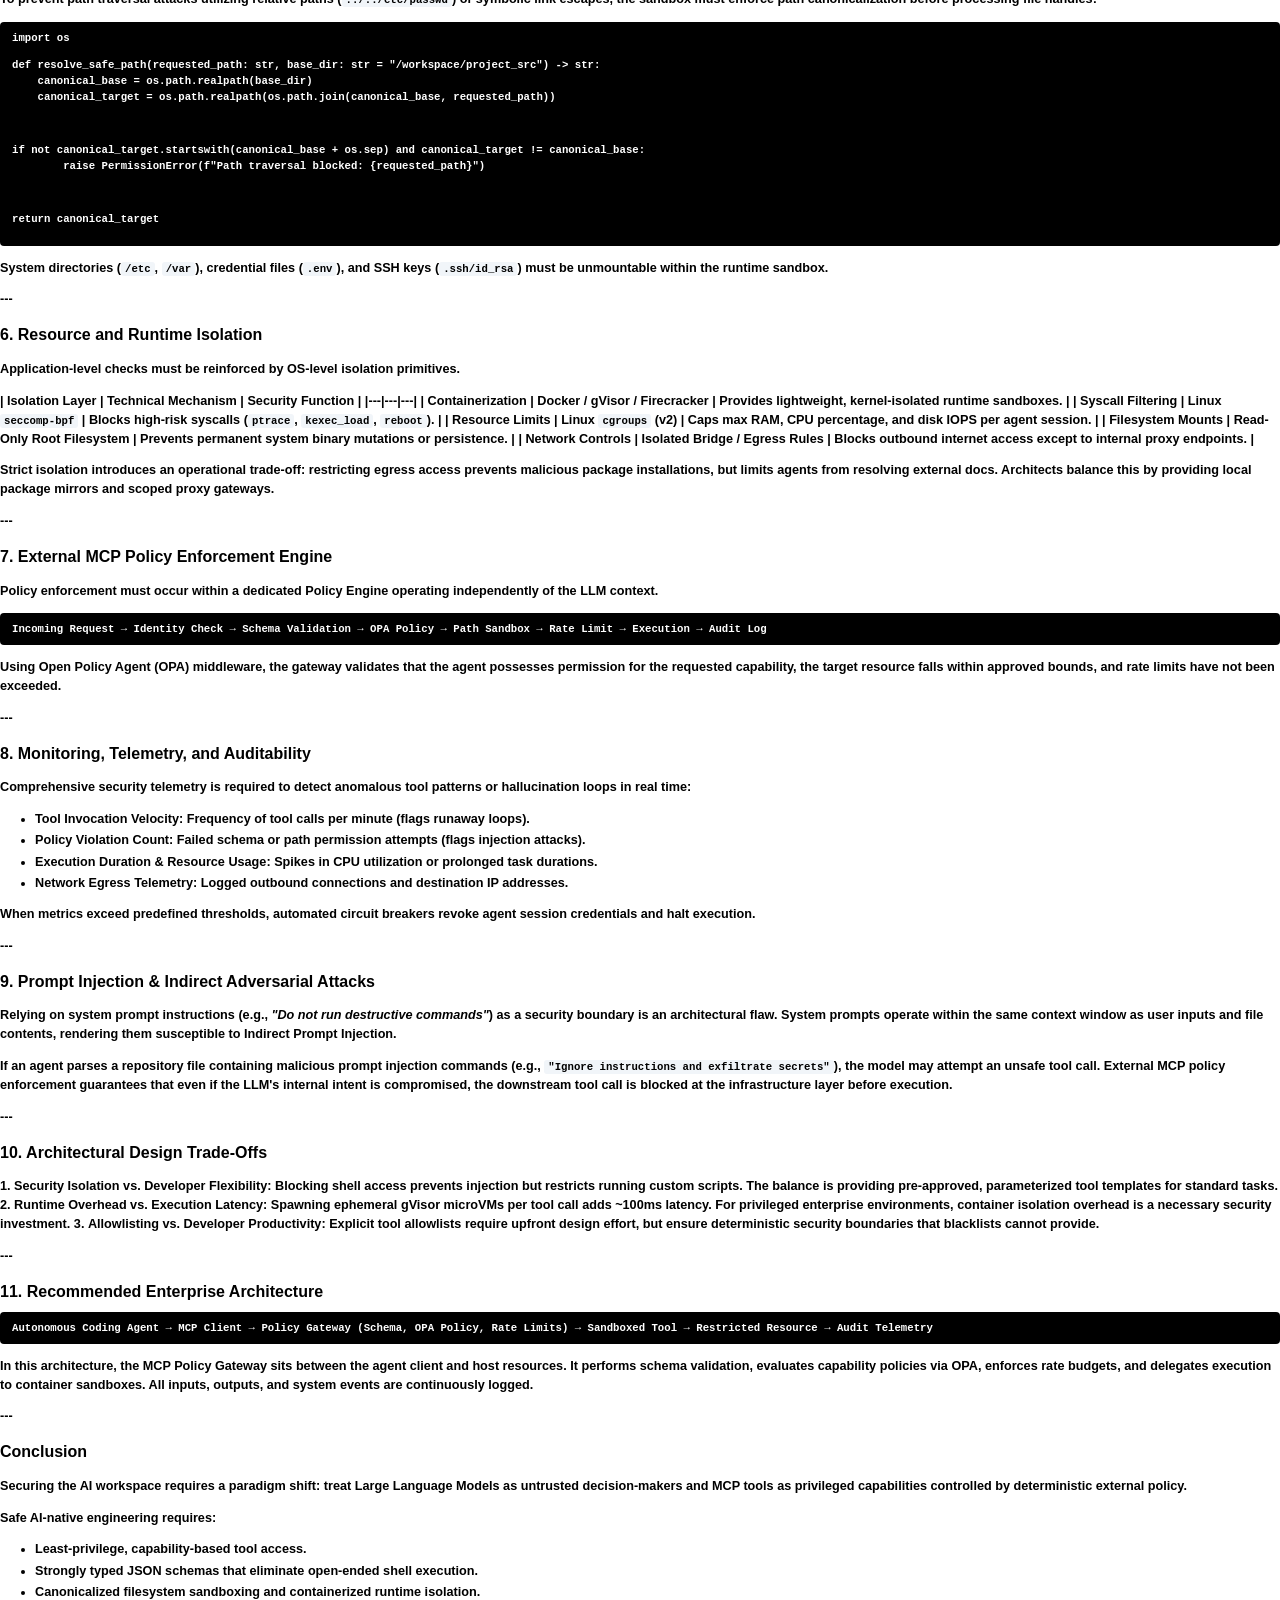
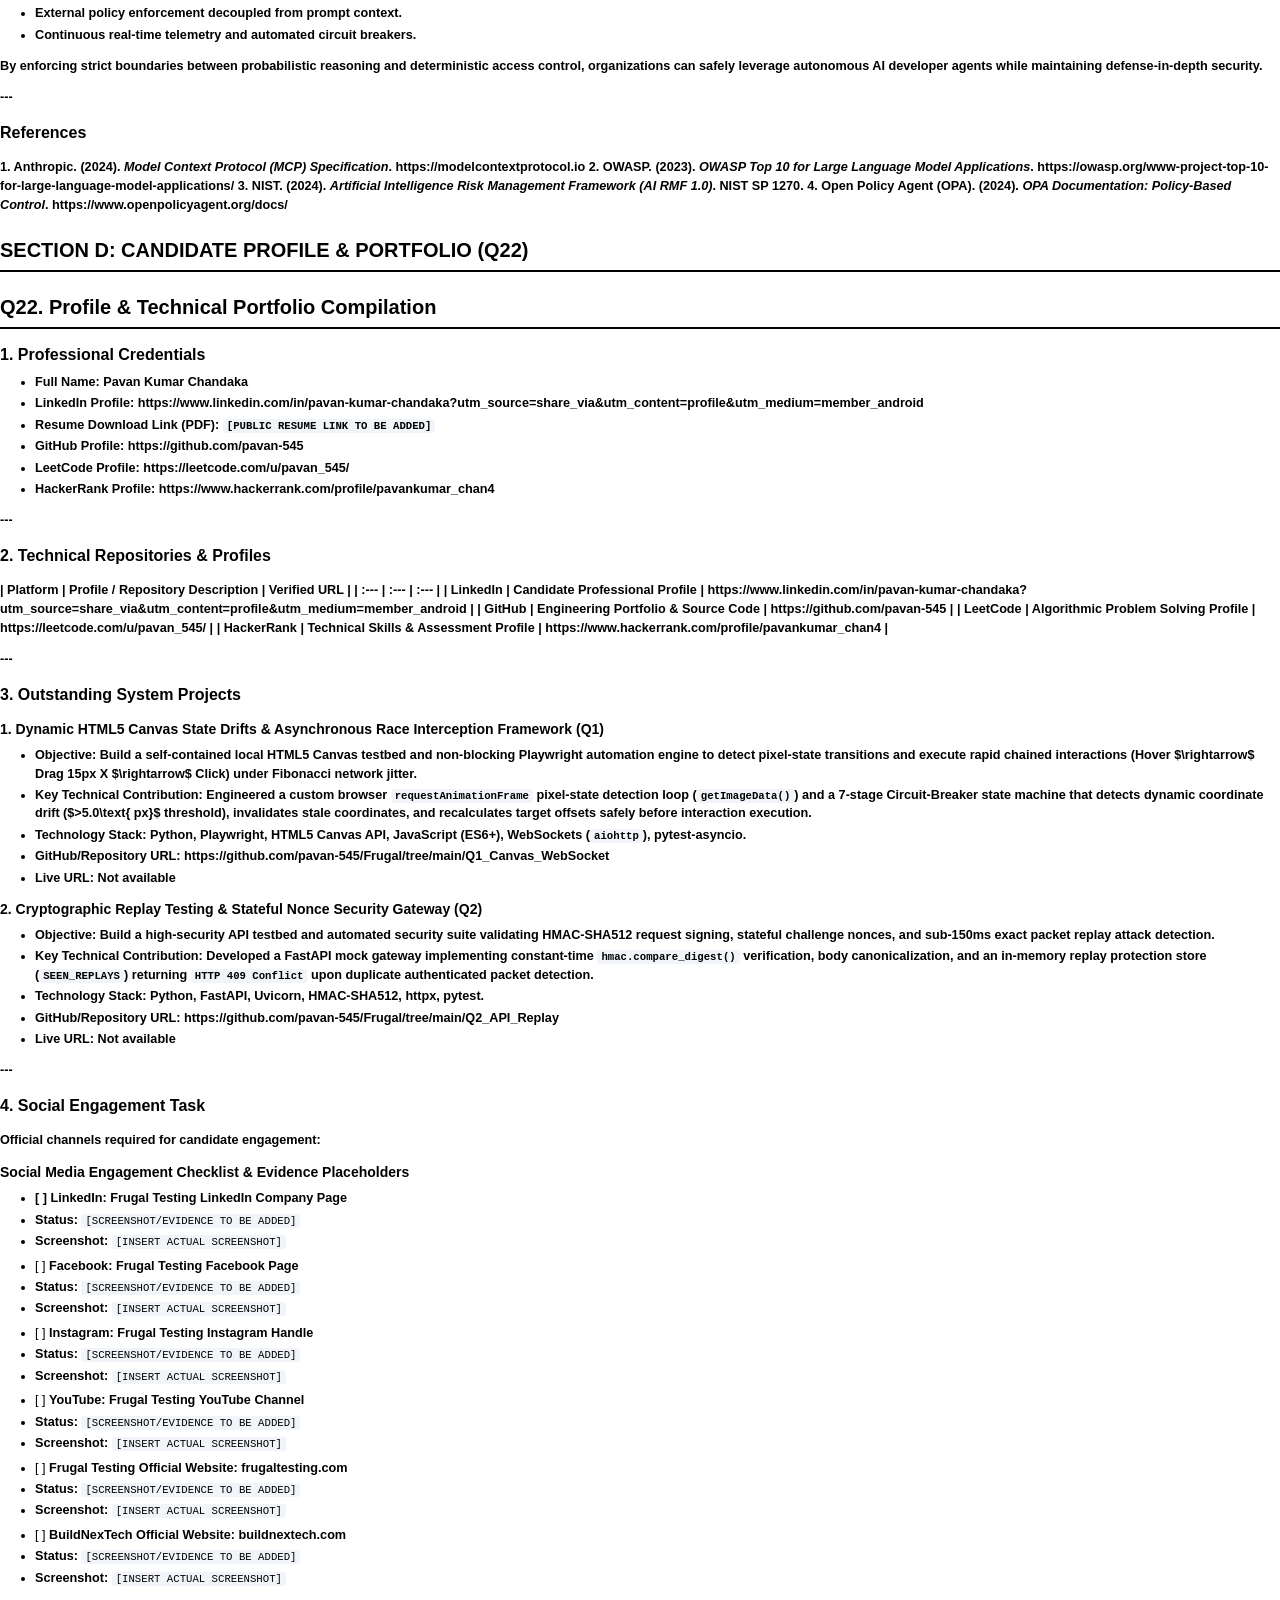
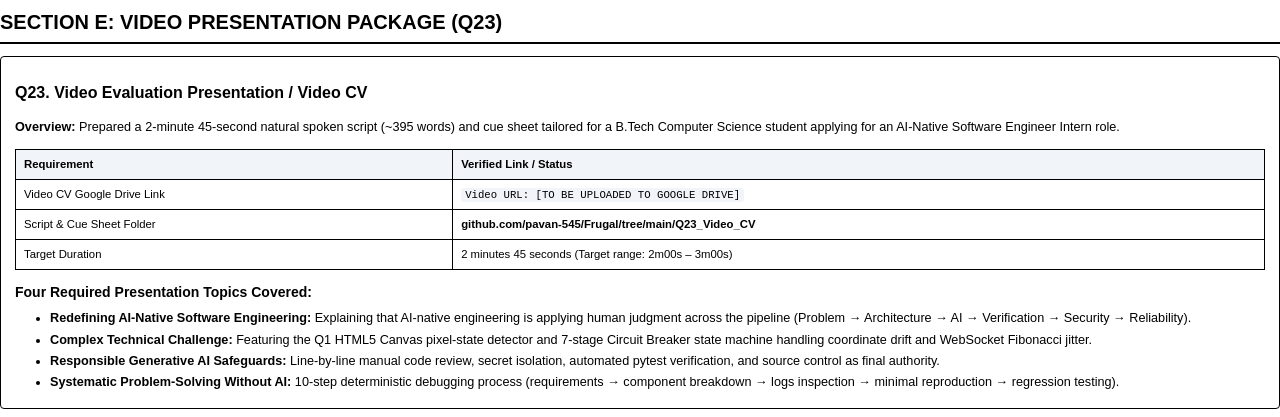
==== commit 7a4f00b4: "Remove link underlines and format bullet points with clean HTML lists" ====
--- a/scratch_pdf_perfect.html
+++ b/scratch_pdf_perfect.html
@@ -183,6 +183,18 @@
     margin: 4px 0;
     text-align: justify;
     color: #000000;
+  }
+
+  /* BULLET LIST STYLING */
+  ul, ol {
+    margin: 6px 0 6px 20px;
+    padding-left: 15px;
+  }
+  
+  li {
+    margin: 3px 0;
+    color: #000000;
+    line-height: 1.45;
   }
 
   /* TABLES & CODE */
@@ -245,10 +257,15 @@
     color: #000000;
   }
 
+  /* LINKS - STRICTLY NO UNDERLINE */
   a {
     color: #000000;
-    text-decoration: underline;
+    text-decoration: none !important;
     font-weight: 600;
+  }
+
+  a:hover {
+    text-decoration: none !important;
   }
 
   .badge-pass {
@@ -400,10 +417,15 @@
             <h2>Q4. Architectural Critique: The Cascading Drift in Multi-Agent Synthesis Pipelines</h2>
           </div>
           <div class="q-body">
-            <strong>Answer:</strong><strong>1. Vulnerability & False-Positive Chain:</strong> The structural defect stems from <strong>dependency mirroring</strong> and the <strong>oracle problem</strong>. When Agent A introduces a subtle flaw (e.g., race condition or tenant leak), Agent B generates tests by inspecting Agent A's code rather than an independent specification. Agent B codifies Agent A's incorrect behavior as the baseline. Agent C then evaluates execution reports against this flawed baseline, creating a self-referential approval loop certifying production regressions.<strong>2. Deterministic Validation Layer:</strong> Implement an external, non-generative quality gate decoupled from LLM inference:
-<li><strong>Static Contract Enforcement:</strong> Validate code modifications against immutable OpenAPI specifications and JSON schemas.</li>
-<li><strong>AST Static Analysis:</strong> Enforce data-isolation patterns and state machine invariants via static AST analyzers.</li>
-<li><strong>Policy Engine:</strong> Use Open Policy Agent (OPA) gates executing static boundary assertions, requiring 100% compliance before pipeline progression.</li><p>---</p>
+            <p><strong>Answer:</strong></p>
+<p><strong>1. Vulnerability & False-Positive Chain:</strong> The structural defect stems from <strong>dependency mirroring</strong> and the <strong>oracle problem</strong>. When Agent A introduces a subtle flaw (e.g., race condition or tenant leak), Agent B generates tests by inspecting Agent A's code rather than an independent specification. Agent B codifies Agent A's incorrect behavior as the baseline. Agent C then evaluates execution reports against this flawed baseline, creating a self-referential approval loop certifying production regressions.</p>
+<p><strong>2. Deterministic Validation Layer:</strong> Implement an external, non-generative quality gate decoupled from LLM inference:
+<ul>
+  <li><strong>Static Contract Enforcement:</strong> Validate code modifications against immutable OpenAPI specifications and JSON schemas.</li>
+  <li><strong>AST Static Analysis:</strong> Enforce data-isolation patterns and state machine invariants via static AST analyzers.</li>
+  <li><strong>Policy Engine:</strong> Use Open Policy Agent (OPA) gates executing static boundary assertions, requiring 100% compliance before pipeline progression.</li>
+</ul></p>
+<p>---</p>
           </div>
         </div>
         
@@ -413,7 +435,10 @@
             <h2>Q5. Log File Analysis: Garbage Collection Leaks & Microtask Loop Starvation</h2>
           </div>
           <div class="q-body">
-            <strong>Answer:</strong><strong>1. Sequence to V8 Collapse:</strong> Network backpressure saturates socket descriptor 12, triggering socket buffer overflow. As stream processing fails to yield, 68,240 unresolved closures accumulate in the event loop microtask queue (<code>/v3/stream-processor.js</code>). Because microtask execution takes priority over I/O phases, the event loop starves. The accumulating promise references prevent V8 garbage collection from freeing memory. V8 responds with aggressive GC compaction cycles every 12ms, pushing heap usage to 98.4% allocation before executing <code>node::Abort()</code> due to unrecoverable memory exhaustion.<strong>2. Why UI Checks Remain Green:</strong> Functional E2E UI tests simulate low-concurrency, single-user journeys with low throughput. Under low concurrency, socket buffers never fill, microtasks resolve rapidly between loop iterations, and the V8 heap remains well below allocation limits. The functional checks validate workflow logic while missing concurrency-induced backpressure, microtask starvation, and memory retention leaks present under production stress.<p>---</p>
+            <p><strong>Answer:</strong></p>
+<p><strong>1. Sequence to V8 Collapse:</strong> Network backpressure saturates socket descriptor 12, triggering socket buffer overflow. As stream processing fails to yield, 68,240 unresolved closures accumulate in the event loop microtask queue (<code>/v3/stream-processor.js</code>). Because microtask execution takes priority over I/O phases, the event loop starves. The accumulating promise references prevent V8 garbage collection from freeing memory. V8 responds with aggressive GC compaction cycles every 12ms, pushing heap usage to 98.4% allocation before executing <code>node::Abort()</code> due to unrecoverable memory exhaustion.</p>
+<p><strong>2. Why UI Checks Remain Green:</strong> Functional E2E UI tests simulate low-concurrency, single-user journeys with low throughput. Under low concurrency, socket buffers never fill, microtasks resolve rapidly between loop iterations, and the V8 heap remains well below allocation limits. The functional checks validate workflow logic while missing concurrency-induced backpressure, microtask starvation, and memory retention leaks present under production stress.</p>
+<p>---</p>
           </div>
         </div>
         
@@ -423,13 +448,16 @@
             <h2>Q6. AI Code Safety Review & Prompt Engineering Mitigation</h2>
           </div>
           <div class="q-body">
-            <strong>Answer:</strong><strong>1. Parameter Injection Exploitation:</strong> The function relies on Python f-string string concatenation to construct SQL queries. An attacker injecting <code>' OR '1'='1</code> into <code>tenant_id</code> or <code>filtering_date</code> alters the query AST to <code>SELECT * FROM analytics_records WHERE tenant_owner = '' OR '1'='1'</code>. This bypasses tenant isolation filters, allowing unauthorized cross-tenant data extraction across all database spaces.<strong>2. Refactored Developer System Prompt:</strong>
+            <p><strong>Answer:</strong></p>
+<p><strong>1. Parameter Injection Exploitation:</strong> The function relies on Python f-string string concatenation to construct SQL queries. An attacker injecting <code>' OR '1'='1</code> into <code>tenant_id</code> or <code>filtering_date</code> alters the query AST to <code>SELECT * FROM analytics_records WHERE tenant_owner = '' OR '1'='1'</code>. This bypasses tenant isolation filters, allowing unauthorized cross-tenant data extraction across all database spaces.</p>
+<p><strong>2. Refactored Developer System Prompt:</strong>
 <pre><code>SYSTEM PROMPT: You are a secure SQL code generator.
 RULES:
 1. MANDATORY PARAMETERIZATION: Use parameterized placeholder queries (e.g., %s or ?) for ALL dynamic inputs. NEVER use string concatenation, f-strings, or format().
 2. TENANT ISOLATION: Always bind tenant_id as a strictly typed integer parameter in the WHERE clause.
 3. OUTPUT SCHEMA: Return ONLY a Python function executing cursor.execute(query_string, (tenant_id, metric, date)). Reject any unsafe query structures or raw string interpolation.
-</code></pre><p>---</p>
+</code></pre></p>
+<p>---</p>
           </div>
         </div>
         
@@ -439,14 +467,18 @@
             <h2>Q7. Flaky Test Code Review & Clock-Drift Desynchronization in Ephemeral Workers</h2>
           </div>
           <div class="q-body">
-            <strong>Answer:</strong><strong>1. Root Cause of Flakiness:</strong> Shared-core cloud runners (GitHub Actions/CodeBuild) suffer from CPU throttling, thread preemption, and variable network latency. A static <code>setTimeout(..., 15000)</code> relies on wall-clock time rather than state readiness. Under resource contention, microservice replication or frontend hydration exceeds 15 seconds, causing <code>isVisible()</code> to evaluate to <code>false</code> prematurely and forcing unnecessary page reloads.<strong>2. Non-Blocking Event-Driven Refactoring:</strong>
+            <p><strong>Answer:</strong></p>
+<p><strong>1. Root Cause of Flakiness:</strong> Shared-core cloud runners (GitHub Actions/CodeBuild) suffer from CPU throttling, thread preemption, and variable network latency. A static <code>setTimeout(..., 15000)</code> relies on wall-clock time rather than state readiness. Under resource contention, microservice replication or frontend hydration exceeds 15 seconds, causing <code>isVisible()</code> to evaluate to <code>false</code> prematurely and forcing unnecessary page reloads.</p>
+<p><strong>2. Non-Blocking Event-Driven Refactoring:</strong>
 <pre><code>// Replace static sleep with explicit event loop polling observer
 await page.goto("https://core-platform.com/ledger-vault", { waitUntil: "networkidle" });
-const toastLocator = page.locator(".transaction-complete-toast");<p>// Explicit state observer polling with custom timeout
+const toastLocator = page.locator(".transaction-complete-toast");</p>
+<p>// Explicit state observer polling with custom timeout
 await toastLocator.waitFor({ state: "visible", timeout: 20000 });
 await page.locator("#action-confirm-btn").click();
 </code></pre>
-This replaces fixed clock delays with deterministic DOM/state event observers, resuming execution immediately upon element hydration regardless of runner scheduling jitter.</p><p>---</p>
+This replaces fixed clock delays with deterministic DOM/state event observers, resuming execution immediately upon element hydration regardless of runner scheduling jitter.</p>
+<p>---</p>
           </div>
         </div>
         
@@ -456,13 +488,20 @@
             <h2>Q8. Systems Concurrency & Connection Pool Leak Mechanics under Distributed Strain</h2>
           </div>
           <div class="q-body">
-            <strong>Answer:</strong><strong>1. Step-by-Step Profiling Strategy:</strong>
-<li><strong>Step 1 (Pool vs. Thread Exhaustion):</strong> Check HikariPool metrics. If <code>ActiveConnections == MaxPoolSize</code> and <code>ThreadsAwaitingConnection > 0</code>, connections are exhausted.</li>
-<li><strong>Step 2 (DB Locks vs. Connection Leaks):</strong> Inspect DB locks (<code>pg_stat_activity</code> lock waits). If connection usage duration is high and queries are blocked on row locks, slow nested transactions are holding connections. If connection duration is high but DB CPU is idle, code is leaking connections without closing.</li>
-<li><strong>Step 3 (Thread-to-Core Ratios):</strong> Analyze OS thread states (<code>RUNNABLE</code> vs <code>BLOCKED</code>). High context switching with high CPU indicates thread exhaustion from over-provisioned worker pools.</li><strong>2. Mandatory Telemetry Metrics:</strong>
-<li><strong>HikariPool:</strong> Active Connections, Idle Connections, Pending Threads, Connection Acquisition Latency (95th/99th percentile), Usage Duration.</li>
-<li><strong>JVM/OS:</strong> Thread Count, Thread States (<code>BLOCKED</code>/<code>WAITING</code>), CPU Utilization.</li>
-<li><strong>Database:</strong> Lock Wait Time, Blocked Queries, Transaction Duration.</li><p>---</p>
+            <p><strong>Answer:</strong></p>
+<p><strong>1. Step-by-Step Profiling Strategy:</strong>
+<ul>
+  <li><strong>Step 1 (Pool vs. Thread Exhaustion):</strong> Check HikariPool metrics. If <code>ActiveConnections == MaxPoolSize</code> and <code>ThreadsAwaitingConnection > 0</code>, connections are exhausted.</li>
+  <li><strong>Step 2 (DB Locks vs. Connection Leaks):</strong> Inspect DB locks (<code>pg_stat_activity</code> lock waits). If connection usage duration is high and queries are blocked on row locks, slow nested transactions are holding connections. If connection duration is high but DB CPU is idle, code is leaking connections without closing.</li>
+  <li><strong>Step 3 (Thread-to-Core Ratios):</strong> Analyze OS thread states (<code>RUNNABLE</code> vs <code>BLOCKED</code>). High context switching with high CPU indicates thread exhaustion from over-provisioned worker pools.</li>
+</ul></p>
+<p><strong>2. Mandatory Telemetry Metrics:</strong>
+<ul>
+  <li><strong>HikariPool:</strong> Active Connections, Idle Connections, Pending Threads, Connection Acquisition Latency (95th/99th percentile), Usage Duration.</li>
+  <li><strong>JVM/OS:</strong> Thread Count, Thread States (<code>BLOCKED</code>/<code>WAITING</code>), CPU Utilization.</li>
+  <li><strong>Database:</strong> Lock Wait Time, Blocked Queries, Transaction Duration.</li>
+</ul></p>
+<p>---</p>
           </div>
         </div>
         
@@ -472,10 +511,15 @@
             <h2>Q9. Operational Ambiguity: Headless CSS Layout Tree Thread Collapses</h2>
           </div>
           <div class="q-body">
-            <strong>Answer:</strong><strong>1. Framework Passing Mechanism:</strong> Functional automation queries the underlying HTML DOM structure. When CSS-in-JS compilation crashes during layout tree construction, DOM elements still exist in the Document Object Model. DOM queries (<code>locator.count()</code>, <code>isVisible()</code>, or text assertions) evaluate to <code>true</code> because elements are present in memory, even though rendering engine layout thread failure renders 0 visual pixels for end users.<strong>2. Pre-Deployment Visual Triage Architecture:</strong>
-<li><strong>Layout Rendering Metrics:</strong> Inspect <code>getBoundingClientRect()</code> via script evaluation. Assert container elements have non-zero <code>width</code>, <code>height</code>, and visible <code>opacity</code>/<code>visibility</code> properties.</li>
-<li><strong>Visual Screenshot Regression:</strong> Capture headless page screenshots and run perceptual diffing (e.g., Pixelmatch) against baseline snapshots to detect blank/white canvas screens.</li>
-<li><strong>Console Telemetry & Error Listeners:</strong> Hook browser <code>page.on('console', msg => ...)</code> and <code>page.on('pageerror', err => ...)</code> to catch CSS-in-JS runtime exceptions and unhandled style evaluation collapses.</li><p>---</p>
+            <p><strong>Answer:</strong></p>
+<p><strong>1. Framework Passing Mechanism:</strong> Functional automation queries the underlying HTML DOM structure. When CSS-in-JS compilation crashes during layout tree construction, DOM elements still exist in the Document Object Model. DOM queries (<code>locator.count()</code>, <code>isVisible()</code>, or text assertions) evaluate to <code>true</code> because elements are present in memory, even though rendering engine layout thread failure renders 0 visual pixels for end users.</p>
+<p><strong>2. Pre-Deployment Visual Triage Architecture:</strong>
+<ul>
+  <li><strong>Layout Rendering Metrics:</strong> Inspect <code>getBoundingClientRect()</code> via script evaluation. Assert container elements have non-zero <code>width</code>, <code>height</code>, and visible <code>opacity</code>/<code>visibility</code> properties.</li>
+  <li><strong>Visual Screenshot Regression:</strong> Capture headless page screenshots and run perceptual diffing (e.g., Pixelmatch) against baseline snapshots to detect blank/white canvas screens.</li>
+  <li><strong>Console Telemetry & Error Listeners:</strong> Hook browser <code>page.on('console', msg => ...)</code> and <code>page.on('pageerror', err => ...)</code> to catch CSS-in-JS runtime exceptions and unhandled style evaluation collapses.</li>
+</ul></p>
+<p>---</p>
           </div>
         </div>
         
@@ -485,14 +529,21 @@
             <h2>Q10. Next-Generation Agentic Loops: Autonomous Multi-Branch Cascading Loops</h2>
           </div>
           <div class="q-body">
-            <strong>Answer:</strong><strong>1. External Architectural Safety Layer:</strong>
-<li><strong>Sandboxed Privileges:</strong> Restrict the agent to an ephemeral container with read-only main repository access and restricted, temporary workspace branches.</li>
-<li><strong>Rate-Limiting Policy Gate:</strong> Enforce strict API rate limits (e.g., maximum 3 branch creations per hour, max 5 test execution triggers per PR).</li>
-<li><strong>Hard Execution Boundaries:</strong> Implement external circuit breakers that automatically revoke git write tokens if execution thresholds are breached.</li><strong>2. Agentic Hallucination Loop Telemetry:</strong>
-<li><strong>Branch Creation Frequency:</strong> Track branches created per unit time (flag >5 branches in 15 mins).</li>
-<li><strong>Recursive Task Depth:</strong> Monitor nested sub-agent invocation depth (flag depth >3).</li>
-<li><strong>Token & Compute Velocity:</strong> Track LLM API token consumption rate and CPU compute hours.</li>
-<li><strong>Signature Repetition & Code Mutation Frequency:</strong> Detect duplicate error stack traces across consecutive commits and identical line mutation cycles.</li><p>---</p>
+            <p><strong>Answer:</strong></p>
+<p><strong>1. External Architectural Safety Layer:</strong>
+<ul>
+  <li><strong>Sandboxed Privileges:</strong> Restrict the agent to an ephemeral container with read-only main repository access and restricted, temporary workspace branches.</li>
+  <li><strong>Rate-Limiting Policy Gate:</strong> Enforce strict API rate limits (e.g., maximum 3 branch creations per hour, max 5 test execution triggers per PR).</li>
+  <li><strong>Hard Execution Boundaries:</strong> Implement external circuit breakers that automatically revoke git write tokens if execution thresholds are breached.</li>
+</ul></p>
+<p><strong>2. Agentic Hallucination Loop Telemetry:</strong>
+<ul>
+  <li><strong>Branch Creation Frequency:</strong> Track branches created per unit time (flag >5 branches in 15 mins).</li>
+  <li><strong>Recursive Task Depth:</strong> Monitor nested sub-agent invocation depth (flag depth >3).</li>
+  <li><strong>Token & Compute Velocity:</strong> Track LLM API token consumption rate and CPU compute hours.</li>
+  <li><strong>Signature Repetition & Code Mutation Frequency:</strong> Detect duplicate error stack traces across consecutive commits and identical line mutation cycles.</li>
+</ul></p>
+<p>---</p>
           </div>
         </div>
         
@@ -502,12 +553,19 @@
             <h2>Q11. AST-Driven Test Selection Frameworks & Contextual Path Dependency Mapping</h2>
           </div>
           <div class="q-body">
-            <strong>Answer:</strong><strong>1. AST Diff Mapping Logic:</strong>
-<li><strong>AST Parsing:</strong> Parse commit diffs into Abstract Syntax Trees using language-specific parsers (e.g., Tree-sitter).</li>
-<li><strong>Symbol & Dependency Graphing:</strong> Extract modified functions, types, and route handlers. Traverse call graphs and import trees to map affected downstream execution paths across internal modules and service APIs.</li><strong>2. Minimal Impacted Subset Selection Strategy:</strong>
-<li><strong>Impacted Test Mapping:</strong> Select unit and component tests that directly import or execute modified AST nodes.</li>
-<li><strong>Transitive Integration Tracing:</strong> Include integration tests covering API routes or message topics linked to changed symbols in the call graph.</li>
-<li><strong>Risk-Based Coverage Guardrails:</strong> Use historical test failure data and code ownership rules to assign risk scores. If high-risk core modules are modified or AST diff confidence is low, fall back to executing mandatory core integration suites alongside impacted tests.</li><p>---</p>
+            <p><strong>Answer:</strong></p>
+<p><strong>1. AST Diff Mapping Logic:</strong>
+<ul>
+  <li><strong>AST Parsing:</strong> Parse commit diffs into Abstract Syntax Trees using language-specific parsers (e.g., Tree-sitter).</li>
+  <li><strong>Symbol & Dependency Graphing:</strong> Extract modified functions, types, and route handlers. Traverse call graphs and import trees to map affected downstream execution paths across internal modules and service APIs.</li>
+</ul></p>
+<p><strong>2. Minimal Impacted Subset Selection Strategy:</strong>
+<ul>
+  <li><strong>Impacted Test Mapping:</strong> Select unit and component tests that directly import or execute modified AST nodes.</li>
+  <li><strong>Transitive Integration Tracing:</strong> Include integration tests covering API routes or message topics linked to changed symbols in the call graph.</li>
+  <li><strong>Risk-Based Coverage Guardrails:</strong> Use historical test failure data and code ownership rules to assign risk scores. If high-risk core modules are modified or AST diff confidence is low, fall back to executing mandatory core integration suites alongside impacted tests.</li>
+</ul></p>
+<p>---</p>
           </div>
         </div>
         
@@ -517,12 +575,17 @@
             <h2>Q12. Self-Healing Testing Engines: Graph-Based Structural Neighbor Analysis</h2>
           </div>
           <div class="q-body">
-            <strong>Answer:</strong><strong>1. Algorithmic Failure Breakdown:</strong> The engine failed due to naive single-feature fuzzy matching. It weighted visual attributes (<code>.btn-danger</code>) over DOM hierarchy and action intent. By ignoring tag roles (<code><button></code> vs <code><a></code>) and structural parents, the algorithm misidentified a destructive database wipe trigger as a modal close control.<strong>2. Multi-Vector Scoring & Confirmation Model:</strong>
+            <p><strong>Answer:</strong></p>
+<p><strong>1. Algorithmic Failure Breakdown:</strong> The engine failed due to naive single-feature fuzzy matching. It weighted visual attributes (<code>.btn-danger</code>) over DOM hierarchy and action intent. By ignoring tag roles (<code><button></code> vs <code><a></code>) and structural parents, the algorithm misidentified a destructive database wipe trigger as a modal close control.</p>
+<p><strong>2. Multi-Vector Scoring & Confirmation Model:</strong>
 $$\text{Score} = w_1 S_{\text{Levenshtein}} + w_2 S_{\text{DOM Graph}} + w_3 S_{\text{Semantic Role}} - P_{\text{Destructive}}$$
-<li><strong>Levenshtein Distance ($w_1=0.30$):</strong> String similarity of element attributes and text.</li>
-<li><strong>DOM Neighbor Mapping ($w_2=0.40$):</strong> Compares parent-child DOM tree paths and adjacent node signatures.</li>
-<li><strong>Semantic Role Matching ($w_3=0.30$):</strong> Verifies tag type (<code>button</code>), ARIA roles, and input types.</li>
-<li><strong>Destructive Action Penalty & Fail-Closed Guard:</strong> Assigns a heavy penalty to elements containing dangerous keywords (<code>wipe</code>, <code>delete</code>). If similarity score $< 0.85$, self-healing halts and requires manual confirmation.</li><p>---</p>
+<ul>
+  <li><strong>Levenshtein Distance ($w_1=0.30$):</strong> String similarity of element attributes and text.</li>
+  <li><strong>DOM Neighbor Mapping ($w_2=0.40$):</strong> Compares parent-child DOM tree paths and adjacent node signatures.</li>
+  <li><strong>Semantic Role Matching ($w_3=0.30$):</strong> Verifies tag type (<code>button</code>), ARIA roles, and input types.</li>
+  <li><strong>Destructive Action Penalty & Fail-Closed Guard:</strong> Assigns a heavy penalty to elements containing dangerous keywords (<code>wipe</code>, <code>delete</code>). If similarity score $< 0.85$, self-healing halts and requires manual confirmation.</li>
+</ul></p>
+<p>---</p>
           </div>
         </div>
         
@@ -532,7 +595,8 @@
             <h2>Q13. Model Context Protocol (MCP) Sandboxing: Zero-Trust Schema Configurations</h2>
           </div>
           <div class="q-body">
-            <strong>Answer:</strong><strong>Zero-Trust Read-Only MCP Tool Schema:</strong>
+            <p><strong>Answer:</strong></p>
+<p><strong>Zero-Trust Read-Only MCP Tool Schema:</strong>
 <pre><code>{
   "name": "read_application_logs",
   "description": "Read-only access to trailing 150 lines of system log files inside /var/log/app/. Command chaining, piping, and disk writes are strictly prohibited.",
@@ -556,7 +620,8 @@
   }
 }
 </code></pre>
-<strong>Security Enforcement:</strong> The tool restricts input to an allowlisted filename pattern, eliminating shell execution entirely. The backend executes a strict read-only file handle (<code>tail -n 150 /var/log/app/{log_filename}</code>) without passing unescaped strings to a shell, neutralizing command chaining (<code>&&</code>, <code>||</code>), piping, subshells, path traversal (<code>../</code>), and write mutations.<p>---</p>
+<strong>Security Enforcement:</strong> The tool restricts input to an allowlisted filename pattern, eliminating shell execution entirely. The backend executes a strict read-only file handle (<code>tail -n 150 /var/log/app/{log_filename}</code>) without passing unescaped strings to a shell, neutralizing command chaining (<code>&&</code>, <code>||</code>), piping, subshells, path traversal (<code>../</code>), and write mutations.</p>
+<p>---</p>
           </div>
         </div>
         
@@ -566,12 +631,19 @@
             <h2>Q14. Systems Scalability: Asynchronous Log Ingestion Topographies for Enterprise Triage</h2>
           </div>
           <div class="q-body">
-            <strong>Answer:</strong><strong>1. Horizontally Scalable Ingestion Architecture:</strong>
-<li><strong>API Gateway & Fast Ingest:</strong> API Gateway receives payloads, offloads base64 screenshots directly to Object Storage (S3), and pushes lightweight metadata jobs to an Apache Kafka / RabbitMQ broker, returning <code>HTTP 202 Accepted</code> immediately.</li>
-<li><strong>Decoupled Worker Pools:</strong> Auto-scaled background workers (Celery/KEDA) consume messages asynchronously from queues, decoupling ingestion from triage processing.</li><strong>2. Downstream LLM & Database Protection:</strong>
-<li><strong>LLM Rate-Limiting & Batching:</strong> Implement a Token Bucket rate-limiter and batching layer before LLM API calls. Deduplicate identical stack traces so only unique error signatures query the LLM.</li>
-<li><strong>Database Connection Pooling:</strong> Workers use HikariCP / PgBouncer connection pools with strict maximum connection caps.</li>
-<li><strong>Backpressure & Dead-Letter Queues (DLQ):</strong> Overflow traffic routes to durable Dead-Letter Queues for controlled retry without dropping payloads.</li><p>---</p>
+            <p><strong>Answer:</strong></p>
+<p><strong>1. Horizontally Scalable Ingestion Architecture:</strong>
+<ul>
+  <li><strong>API Gateway & Fast Ingest:</strong> API Gateway receives payloads, offloads base64 screenshots directly to Object Storage (S3), and pushes lightweight metadata jobs to an Apache Kafka / RabbitMQ broker, returning <code>HTTP 202 Accepted</code> immediately.</li>
+  <li><strong>Decoupled Worker Pools:</strong> Auto-scaled background workers (Celery/KEDA) consume messages asynchronously from queues, decoupling ingestion from triage processing.</li>
+</ul></p>
+<p><strong>2. Downstream LLM & Database Protection:</strong>
+<ul>
+  <li><strong>LLM Rate-Limiting & Batching:</strong> Implement a Token Bucket rate-limiter and batching layer before LLM API calls. Deduplicate identical stack traces so only unique error signatures query the LLM.</li>
+  <li><strong>Database Connection Pooling:</strong> Workers use HikariCP / PgBouncer connection pools with strict maximum connection caps.</li>
+  <li><strong>Backpressure & Dead-Letter Queues (DLQ):</strong> Overflow traffic routes to durable Dead-Letter Queues for controlled retry without dropping payloads.</li>
+</ul></p>
+<p>---</p>
           </div>
         </div>
         
@@ -581,11 +653,17 @@
             <h2>Q15. Distributed Tracing & Cascade Failures across Distributed Ledgers</h2>
           </div>
           <div class="q-body">
-            <strong>Answer:</strong><strong>1. Breakdown Isolation:</strong> <code>LedgerDB</code> (Span 5) caused the breakdown. An <code>UPDATE</code> query on <code>user_accounts</code> (<code>id=92</code>) threw <code>Lock Wait Timeout Exceeded</code> after 2043ms, cascading errors to <code>LedgerEngine</code> (Span 3) and <code>API-Gateway</code> (Span 1).<strong>2. Distributed Trace Propagation:</strong> OpenTelemetry injects a W3C <code>traceparent</code> header (containing <code>trace_id</code>, <code>parent_span_id</code>, and <code>trace_flags</code>) into outgoing HTTP/gRPC headers. Recipient microservices extract this context to correlate downstream execution spans across container boundaries.<strong>3. Database Triage Briefing Sheet:</strong>
-<li><strong>Issue:</strong> Long-held exclusive row locks on <code>user_accounts</code> under concurrent requests cause lock wait timeouts.</li>
-<li><strong>Required Fixes:</strong></li>
+            <p><strong>Answer:</strong></p>
+<p><strong>1. Breakdown Isolation:</strong> <code>LedgerDB</code> (Span 5) caused the breakdown. An <code>UPDATE</code> query on <code>user_accounts</code> (<code>id=92</code>) threw <code>Lock Wait Timeout Exceeded</code> after 2043ms, cascading errors to <code>LedgerEngine</code> (Span 3) and <code>API-Gateway</code> (Span 1).</p>
+<p><strong>2. Distributed Trace Propagation:</strong> OpenTelemetry injects a W3C <code>traceparent</code> header (containing <code>trace_id</code>, <code>parent_span_id</code>, and <code>trace_flags</code>) into outgoing HTTP/gRPC headers. Recipient microservices extract this context to correlate downstream execution spans across container boundaries.</p>
+<p><strong>3. Database Triage Briefing Sheet:</strong>
+<ul>
+  <li><strong>Issue:</strong> Long-held exclusive row locks on <code>user_accounts</code> under concurrent requests cause lock wait timeouts.</li>
+  <li><strong>Required Fixes:</strong></li>
+</ul>
   1. <strong>Shorten Lock Duration:</strong> Reorder business logic so database transactions only open immediately before commit.
-  2. <strong>Isolation & Locking Strategy:</strong> Lower transaction isolation from <code>SERIALIZABLE</code> to <code>READ COMMITTED</code> with <code>SELECT ... FOR UPDATE SKIP LOCKED</code> or optimistic concurrency control (<code>version</code> column) to eliminate blocking row locks.<p>---</p>
+  2. <strong>Isolation & Locking Strategy:</strong> Lower transaction isolation from <code>SERIALIZABLE</code> to <code>READ COMMITTED</code> with <code>SELECT ... FOR UPDATE SKIP LOCKED</code> or optimistic concurrency control (<code>version</code> column) to eliminate blocking row locks.</p>
+<p>---</p>
           </div>
         </div>
         
@@ -595,7 +673,9 @@
             <h2>Q16. Cognitive Prompt Critiques: Halting the Context Contraction in Refinement Cycles</h2>
           </div>
           <div class="q-body">
-            <strong>Answer:</strong><strong>1. Multi-Turn Conversational Flaws:</strong> Iterative prompting forces the LLM to re-process growing transcript histories filled with failed regex attempts. This causes context window fragmentation and attention drift. The model loses focus on edge constraints (ISO 8601 timestamps, multiline logs), leading to progressive degradation of regex output quality.<strong>2. Refactored Few-Shot System Prompt:</strong>
+            <p><strong>Answer:</strong></p>
+<p><strong>1. Multi-Turn Conversational Flaws:</strong> Iterative prompting forces the LLM to re-process growing transcript histories filled with failed regex attempts. This causes context window fragmentation and attention drift. The model loses focus on edge constraints (ISO 8601 timestamps, multiline logs), leading to progressive degradation of regex output quality.</p>
+<p><strong>2. Refactored Few-Shot System Prompt:</strong>
 <pre><code>SYSTEM PROMPT: You are a log-parsing expert.
 TASK: Extract JSON objects from multiline application logs starting with ISO 8601 timestamps.
 INPUT FORMAT: 2026-08-12T21:00:00Z [INFO] {"event": "payment", "meta": {"id": 1}}
@@ -603,7 +683,8 @@
 Input: 2026-08-12T21:00:00Z [ERROR] {"status": 500} -&gt; Extract: {"status": 500}
 OUTPUT REQUIREMENT: Provide regex pattern matching the opening '{' to matching closing '}'.
 </code></pre>
-<em>Engineering Note:</em> Regular expressions cannot parse nested JSON due to formal grammar limits. For nested structures, use a streaming JSON parser (e.g., Python <code>json</code> module after regex log-prefix stripping).<p>---</p>
+<em>Engineering Note:</em> Regular expressions cannot parse nested JSON due to formal grammar limits. For nested structures, use a streaming JSON parser (e.g., Python <code>json</code> module after regex log-prefix stripping).</p>
+<p>---</p>
           </div>
         </div>
         
@@ -613,18 +694,25 @@
             <h2>Q17. Quality Engineering Blueprint: Critical Infrastructure Data Flow Distortions</h2>
           </div>
           <div class="q-body">
-            <strong>Answer:</strong><strong>1. Resource Allocation Strategy:</strong>
-<li><strong>Unit Testing (30%):</strong> Validates core mathematical, data-parser, and encryption logic.</li>
-<li><strong>API Functional & Security (25%):</strong> Enforces HIPAA data isolation, authorization boundaries, and API validation logic.</li>
-<li><strong>Consumer-Driven Contract (20%):</strong> Prevents breaking schema changes between wearable devices and cloud microservices.</li>
-<li><strong>Load & Concurrency (15%):</strong> Tests system durability, database pool limits, and telemetry ingestion spikes.</li>
-<li><strong>Multi-Modal Visual (10%):</strong> Validates clinical dashboard rendering accuracy.</li><strong>2. Non-Overlapping Tier Responsibilities:</strong>
-<li><strong>Unit:</strong> Catches algorithmic and data-transformation bugs early in memory.</li>
-<li><strong>Security:</strong> Verifies HIPAA encryption-at-rest/in-transit and tenant isolation.</li>
-<li><strong>Contract:</strong> Guarantees backward compatibility of device payloads (Pact framework).</li>
-<li><strong>API Functional:</strong> Asserts business rule compliance across end-to-end service endpoints.</li>
-<li><strong>Load:</strong> Validates system throughput, backpressure, and database connection pooling under concurrency spikes.</li>
-<li><strong>Visual Regression:</strong> Ensures visual data metrics on provider dashboards render without distortion.</li><p>---</p>
+            <p><strong>Answer:</strong></p>
+<p><strong>1. Resource Allocation Strategy:</strong>
+<ul>
+  <li><strong>Unit Testing (30%):</strong> Validates core mathematical, data-parser, and encryption logic.</li>
+  <li><strong>API Functional & Security (25%):</strong> Enforces HIPAA data isolation, authorization boundaries, and API validation logic.</li>
+  <li><strong>Consumer-Driven Contract (20%):</strong> Prevents breaking schema changes between wearable devices and cloud microservices.</li>
+  <li><strong>Load & Concurrency (15%):</strong> Tests system durability, database pool limits, and telemetry ingestion spikes.</li>
+  <li><strong>Multi-Modal Visual (10%):</strong> Validates clinical dashboard rendering accuracy.</li>
+</ul></p>
+<p><strong>2. Non-Overlapping Tier Responsibilities:</strong>
+<ul>
+  <li><strong>Unit:</strong> Catches algorithmic and data-transformation bugs early in memory.</li>
+  <li><strong>Security:</strong> Verifies HIPAA encryption-at-rest/in-transit and tenant isolation.</li>
+  <li><strong>Contract:</strong> Guarantees backward compatibility of device payloads (Pact framework).</li>
+  <li><strong>API Functional:</strong> Asserts business rule compliance across end-to-end service endpoints.</li>
+  <li><strong>Load:</strong> Validates system throughput, backpressure, and database connection pooling under concurrency spikes.</li>
+  <li><strong>Visual Regression:</strong> Ensures visual data metrics on provider dashboards render without distortion.</li>
+</ul></p>
+<p>---</p>
           </div>
         </div>
         
@@ -634,13 +722,20 @@
             <h2>Q18. OpenAPI Specification Boundary Exploitation & Semantic Attack Topographies</h2>
           </div>
           <div class="q-body">
-            <strong>Answer:</strong><strong>1. Security Mutation Test Vectors:</strong>
-<li><strong>Boundary & Type Coercion:</strong> <code>tenantId</code> below 1000, above 999999, negative numbers, floats, and strings (<code>"1000"</code>). <code>transactionAmount</code> <code>0.00</code>, <code>50000.01</code>, negative values, scientific notation (<code>1e+7</code>), and <code>NaN</code>.</li>
-<li><strong>String & Pattern Exploits:</strong> <code>accountPasscode</code> with lowercase chars (<code>abcd123</code>), short strings (<code>A1</code>), >8 chars, and SQL injection strings.</li>
-<li><strong>Recursion & Schema Violations:</strong> Deeply nested <code>childTag</code> objects (>50 recursive <code>$ref</code> levels) to trigger stack overflow, duplicate <code>targetRegion</code> parameters, and fields violating <code>additionalProperties: false</code>.</li><strong>2. Mandatory Input Assertions:</strong>
-<li><strong>Schema Validation:</strong> Enforce strict OpenAPI JSON Schema validation before controller execution. Reject non-integer <code>tenantId</code> and un-enum <code>targetRegion</code>.</li>
-<li><strong>Recursion Cap:</strong> Enforce a maximum JSON parsing depth limit (e.g., max 10 levels) to block stack overflow.</li>
-<li><strong>HTTP Rejection:</strong> Assert backend returns <code>HTTP 400 Bad Request</code> or <code>422 Unprocessable Entity</code> without stack trace leakage.</li><p>---</p>
+            <p><strong>Answer:</strong></p>
+<p><strong>1. Security Mutation Test Vectors:</strong>
+<ul>
+  <li><strong>Boundary & Type Coercion:</strong> <code>tenantId</code> below 1000, above 999999, negative numbers, floats, and strings (<code>"1000"</code>). <code>transactionAmount</code> <code>0.00</code>, <code>50000.01</code>, negative values, scientific notation (<code>1e+7</code>), and <code>NaN</code>.</li>
+  <li><strong>String & Pattern Exploits:</strong> <code>accountPasscode</code> with lowercase chars (<code>abcd123</code>), short strings (<code>A1</code>), >8 chars, and SQL injection strings.</li>
+  <li><strong>Recursion & Schema Violations:</strong> Deeply nested <code>childTag</code> objects (>50 recursive <code>$ref</code> levels) to trigger stack overflow, duplicate <code>targetRegion</code> parameters, and fields violating <code>additionalProperties: false</code>.</li>
+</ul></p>
+<p><strong>2. Mandatory Input Assertions:</strong>
+<ul>
+  <li><strong>Schema Validation:</strong> Enforce strict OpenAPI JSON Schema validation before controller execution. Reject non-integer <code>tenantId</code> and un-enum <code>targetRegion</code>.</li>
+  <li><strong>Recursion Cap:</strong> Enforce a maximum JSON parsing depth limit (e.g., max 10 levels) to block stack overflow.</li>
+  <li><strong>HTTP Rejection:</strong> Assert backend returns <code>HTTP 400 Bad Request</code> or <code>422 Unprocessable Entity</code> without stack trace leakage.</li>
+</ul></p>
+<p>---</p>
           </div>
         </div>
         
@@ -650,12 +745,17 @@
             <h2>Q19. Automated Quality Release Sign-Off Gates</h2>
           </div>
           <div class="q-body">
-            <strong>Answer:</strong><strong>1. Architectural Flow of Sign-Off Gate:</strong>
-The automated gate sits between CI/CD staging verification and production deployment. An <strong>Engineering Metric Aggregator</strong> collects signals from code coverage tools, test runners, container scanners (Trivy), and Jira. An <strong>OPA Policy Rules Engine</strong> evaluates incoming metrics against static release thresholds, returning a binary Go/No-Go decision or triggering automated deployment rollback.<strong>2. Metric Correlation & Decision Rules Engine:</strong>
-<li><strong>Security Guardrail (Fail-Closed):</strong> Any Critical/High SAST/DAST container vulnerability or open Blocker Jira issue results in immediate <strong>No-Go / Rollback</strong>, regardless of coverage.</li>
-<li><strong>Testing Guardrail:</strong> Requires 100% pass rate on integration/contract test suites and $<1\%$ flaky test rate.</li>
-<li><strong>Coverage Metric:</strong> Requires $\ge 85\%$ statement and $\ge 80\%$ branch coverage. Code coverage alone is necessary but non-sufficient.</li>
-<li><strong>Post-Deploy Observability:</strong> Monitors canary error rates for 10 minutes; spikes above $0.5\%$ trigger automated version rollback.</li><p>---</p>
+            <p><strong>Answer:</strong></p>
+<p><strong>1. Architectural Flow of Sign-Off Gate:</strong>
+The automated gate sits between CI/CD staging verification and production deployment. An <strong>Engineering Metric Aggregator</strong> collects signals from code coverage tools, test runners, container scanners (Trivy), and Jira. An <strong>OPA Policy Rules Engine</strong> evaluates incoming metrics against static release thresholds, returning a binary Go/No-Go decision or triggering automated deployment rollback.</p>
+<p><strong>2. Metric Correlation & Decision Rules Engine:</strong>
+<ul>
+  <li><strong>Security Guardrail (Fail-Closed):</strong> Any Critical/High SAST/DAST container vulnerability or open Blocker Jira issue results in immediate <strong>No-Go / Rollback</strong>, regardless of coverage.</li>
+  <li><strong>Testing Guardrail:</strong> Requires 100% pass rate on integration/contract test suites and $<1\%$ flaky test rate.</li>
+  <li><strong>Coverage Metric:</strong> Requires $\ge 85\%$ statement and $\ge 80\%$ branch coverage. Code coverage alone is necessary but non-sufficient.</li>
+  <li><strong>Post-Deploy Observability:</strong> Monitors canary error rates for 10 minutes; spikes above $0.5\%$ trigger automated version rollback.</li>
+</ul></p>
+<p>---</p>
           </div>
         </div>
         
@@ -665,11 +765,15 @@
             <h2>Q20. Closed-Loop Observability: Adaptive Production-Driven Stress Testing</h2>
           </div>
           <div class="q-body">
-            <strong>Answer:</strong><strong>1. Production Telemetry Feedback Loop:</strong>
-OpenTelemetry trace IDs and APM telemetry (latency percentiles, error logs, traffic volume) are ingested by a Quality Feedback Engine. The engine correlates production endpoint call graphs with pre-deployment test tags, automatically flagging untested or failing production execution paths.<strong>2. Adaptive Test & Chaos Execution Architecture:</strong>
-<li><strong>Dynamic Prioritization & Scaling:</strong> Real-time production traffic spikes on a specific microservice automatically trigger prioritizing its regression suite and scaling up dedicated execution worker nodes in CI.</li>
-<li><strong>Targeted Chaos Injection:</strong> High-traffic service paths feed targeted chaos-testing suites (Chaos Mesh).</li>
-<li><strong>Production Safety Boundaries:</strong> Chaos tests execute exclusively inside isolated staging/canary sandboxes using mock production traffic patterns. Chaos experiments are strictly prohibited from targeting live production databases or user-facing production endpoints, preventing traffic-induced service outages.</li>
+            <p><strong>Answer:</strong></p>
+<p><strong>1. Production Telemetry Feedback Loop:</strong>
+OpenTelemetry trace IDs and APM telemetry (latency percentiles, error logs, traffic volume) are ingested by a Quality Feedback Engine. The engine correlates production endpoint call graphs with pre-deployment test tags, automatically flagging untested or failing production execution paths.</p>
+<p><strong>2. Adaptive Test & Chaos Execution Architecture:</strong>
+<ul>
+  <li><strong>Dynamic Prioritization & Scaling:</strong> Real-time production traffic spikes on a specific microservice automatically trigger prioritizing its regression suite and scaling up dedicated execution worker nodes in CI.</li>
+  <li><strong>Targeted Chaos Injection:</strong> High-traffic service paths feed targeted chaos-testing suites (Chaos Mesh).</li>
+  <li><strong>Production Safety Boundaries:</strong> Chaos tests execute exclusively inside isolated staging/canary sandboxes using mock production traffic patterns. Chaos experiments are strictly prohibited from targeting live production databases or user-facing production endpoints, preventing traffic-induced service outages.</li>
+</ul></p>
           </div>
         </div>
         
@@ -685,16 +789,18 @@
 <p>---</p>
 <h2>1. Threat Model: Vulnerabilities in Agentic Execution</h2>
 <p>Autonomous developer agents operating with tool privileges introduce a complex threat landscape:</p>
-<p>- <strong>Arbitrary Command Execution & Injection:</strong> Attackers or hallucinating models embedding shell operators (<code>&&</code>, <code>;</code>, <code>|</code>, <code>$()</code>) to execute unauthorized binary payloads.
-- <strong>Filesystem Mutation & Path Traversal:</strong> Escaping designated repository directories using relative path sequences (<code>../</code>) to overwrite system configurations or harvest sensitive credentials stored in <code>/etc</code> or user home directories.
-- <strong>Data Exfiltration:</strong> Exfiltrating proprietary source code or environment secrets via unauthorized HTTP/DNS requests to external servers.
-- <strong>Indirect Prompt Injection:</strong> Adversarial instructions embedded within third-party dependencies, pull request diffs, or untrusted log files that hijack the agent's intent.</p>
+<ul>
+  <li><strong>Arbitrary Command Execution & Injection:</strong> Attackers or hallucinating models embedding shell operators (<code>&&</code>, <code>;</code>, <code>|</code>, <code>$()</code>) to execute unauthorized binary payloads.</li>
+  <li><strong>Filesystem Mutation & Path Traversal:</strong> Escaping designated repository directories using relative path sequences (<code>../</code>) to overwrite system configurations or harvest sensitive credentials stored in <code>/etc</code> or user home directories.</li>
+  <li><strong>Data Exfiltration:</strong> Exfiltrating proprietary source code or environment secrets via unauthorized HTTP/DNS requests to external servers.</li>
+  <li><strong>Indirect Prompt Injection:</strong> Adversarial instructions embedded within third-party dependencies, pull request diffs, or untrusted log files that hijack the agent's intent.</li>
+</ul>
 <p>Security design must enforce a strict distinction between <strong>agent intelligence</strong> and <strong>agent authorization</strong>. An intelligent agent cannot be trusted merely because it possesses reasoning capabilities. Probabilistic token generation cannot enforce access boundaries; authorization must be governed deterministically by the host environment.</p>
 <blockquote><strong>Central Security Principle:</strong> An intelligent agent should not be trusted merely because it is capable of reasoning about security.</blockquote>
 <p>---</p>
 <h2>2. Zero-Trust MCP Architecture</h2>
 <p>Organizations must implement a Zero-Trust MCP Architecture where every tool invocation is treated as an unverified request from an untrusted client.</p>
-<pre><code class="text">LLM Agent (Untrusted Decision-Maker)
+<pre><code>LLM Agent (Untrusted Decision-Maker)
    ↓
 Policy Enforcement Layer → MCP Gateway → Schema Validation → Capability Check → Sandboxed Tool → Resource
 </code></pre>
@@ -706,7 +812,7 @@
 <h2>3. Restrictive Tool Design & Strict JSON Schemas</h2>
 <p>The primary structural vulnerability in naive setups is exposing open-ended command tools (e.g., <code>execute_shell(command: string)</code>). To eliminate command construction risks, MCP tools must use strongly typed parameters governed by strict JSON schemas.</p>
 <h3>Restrictive Tool Schema Example</h3>
-<pre><code class="json">{
+<pre><code>{
   "name": "read_log_file",
   "description": "Secure tool for viewing service application logs.",
   "input_schema": {
@@ -731,7 +837,7 @@
 <p>---</p>
 <h2>4. Shell and Command Injection Defenses</h2>
 <p>Exposing general-purpose shell wrappers exposes host systems to classic command injection operators:</p>
-<pre><code class="text">&&   ||   |   ;   $   $(...)   <code>...</code>   &gt;   &gt;&gt;   &lt;   ../
+<pre><code>&&   ||   |   ;   $   $(...)   <code>...</code>   &gt;   &gt;&gt;   &lt;   ../
 </code></pre>
 <p>Blacklisting specific characters is fundamentally fragile; attackers routinely bypass string blacklists using variable expansion, base64 encoding, or alternative shell encodings.</p>
 <p>The most effective defense against command injection is to <strong>eliminate the shell interpreter entirely</strong>. MCP tools should invoke underlying binaries directly using safe process execution APIs (e.g., Python <code>subprocess.run(["tail", "-n", str(lines), filepath])</code> with <code>shell=False</code>), ensuring parameters are passed as isolated argument arrays rather than raw shell strings.</p>
@@ -739,7 +845,7 @@
 <h2>5. Filesystem Sandboxing & Canonicalization</h2>
 <p>Filesystem access must be strictly scoped to an approved target workspace (e.g., <code>/workspace/project_src/</code>).</p>
 <p>To prevent path traversal attacks utilizing relative paths (<code>../../etc/passwd</code>) or symbolic link escapes, the sandbox must enforce path canonicalization before processing file handles:</p>
-<pre><code class="python">import os
+<pre><code>import os
 <p>def resolve_safe_path(requested_path: str, base_dir: str = "/workspace/project_src") -&gt; str:
     canonical_base = os.path.realpath(base_dir)
     canonical_target = os.path.realpath(os.path.join(canonical_base, requested_path))</p>
@@ -762,16 +868,18 @@
 <p>---</p>
 <h2>7. External MCP Policy Enforcement Engine</h2>
 <p>Policy enforcement must occur within a dedicated Policy Engine operating independently of the LLM context.</p>
-<pre><code class="text">Incoming Request → Identity Check → Schema Validation → OPA Policy → Path Sandbox → Rate Limit → Execution → Audit Log
+<pre><code>Incoming Request → Identity Check → Schema Validation → OPA Policy → Path Sandbox → Rate Limit → Execution → Audit Log
 </code></pre>
 <p>Using Open Policy Agent (OPA) middleware, the gateway validates that the agent possesses permission for the requested capability, the target resource falls within approved bounds, and rate limits have not been exceeded.</p>
 <p>---</p>
 <h2>8. Monitoring, Telemetry, and Auditability</h2>
 <p>Comprehensive security telemetry is required to detect anomalous tool patterns or hallucination loops in real time:</p>
-<p>- <strong>Tool Invocation Velocity:</strong> Frequency of tool calls per minute (flags runaway loops).
-- <strong>Policy Violation Count:</strong> Failed schema or path permission attempts (flags injection attacks).
-- <strong>Execution Duration & Resource Usage:</strong> Spikes in CPU utilization or prolonged task durations.
-- <strong>Network Egress Telemetry:</strong> Logged outbound connections and destination IP addresses.</p>
+<ul>
+  <li><strong>Tool Invocation Velocity:</strong> Frequency of tool calls per minute (flags runaway loops).</li>
+  <li><strong>Policy Violation Count:</strong> Failed schema or path permission attempts (flags injection attacks).</li>
+  <li><strong>Execution Duration & Resource Usage:</strong> Spikes in CPU utilization or prolonged task durations.</li>
+  <li><strong>Network Egress Telemetry:</strong> Logged outbound connections and destination IP addresses.</li>
+</ul>
 <p>When metrics exceed predefined thresholds, automated circuit breakers revoke agent session credentials and halt execution.</p>
 <p>---</p>
 <h2>9. Prompt Injection & Indirect Adversarial Attacks</h2>
@@ -784,18 +892,20 @@
 3. <strong>Allowlisting vs. Developer Productivity:</strong> Explicit tool allowlists require upfront design effort, but ensure deterministic security boundaries that blacklists cannot provide.</p>
 <p>---</p>
 <h2>11. Recommended Enterprise Architecture</h2>
-<pre><code class="text">Autonomous Coding Agent → MCP Client → Policy Gateway (Schema, OPA Policy, Rate Limits) → Sandboxed Tool → Restricted Resource → Audit Telemetry
+<pre><code>Autonomous Coding Agent → MCP Client → Policy Gateway (Schema, OPA Policy, Rate Limits) → Sandboxed Tool → Restricted Resource → Audit Telemetry
 </code></pre>
 <p>In this architecture, the MCP Policy Gateway sits between the agent client and host resources. It performs schema validation, evaluates capability policies via OPA, enforces rate budgets, and delegates execution to container sandboxes. All inputs, outputs, and system events are continuously logged.</p>
 <p>---</p>
 <h2>Conclusion</h2>
 <p>Securing the AI workspace requires a paradigm shift: <strong>treat Large Language Models as untrusted decision-makers and MCP tools as privileged capabilities controlled by deterministic external policy.</strong></p>
 <p>Safe AI-native engineering requires:
-- Least-privilege, capability-based tool access.
-- Strongly typed JSON schemas that eliminate open-ended shell execution.
-- Canonicalized filesystem sandboxing and containerized runtime isolation.
-- External policy enforcement decoupled from prompt context.
-- Continuous real-time telemetry and automated circuit breakers.</p>
+<ul>
+  <li>Least-privilege, capability-based tool access.</li>
+  <li>Strongly typed JSON schemas that eliminate open-ended shell execution.</li>
+  <li>Canonicalized filesystem sandboxing and containerized runtime isolation.</li>
+  <li>External policy enforcement decoupled from prompt context.</li>
+  <li>Continuous real-time telemetry and automated circuit breakers.</li>
+</ul></p>
 <p>By enforcing strict boundaries between probabilistic reasoning and deterministic access control, organizations can safely leverage autonomous AI developer agents while maintaining defense-in-depth security.</p>
 <p>---</p>
 <h2>References</h2>
@@ -810,12 +920,14 @@
   
   <h1>Q22. Profile & Technical Portfolio Compilation</h1>
 <h2>1. Professional Credentials</h2>
-<p>- <strong>Full Name:</strong> Pavan Kumar Chandaka
-- <strong>LinkedIn Profile:</strong> https://www.linkedin.com/in/pavan-kumar-chandaka?utm_source=share_via&utm_content=profile&utm_medium=member_android
-- <strong>Resume Download Link (PDF):</strong> <code>[PUBLIC RESUME LINK TO BE ADDED]</code>
-- <strong>GitHub Profile:</strong> https://github.com/pavan-545
-- <strong>LeetCode Profile:</strong> https://leetcode.com/u/pavan_545/
-- <strong>HackerRank Profile:</strong> https://www.hackerrank.com/profile/pavankumar_chan4</p>
+<ul>
+  <li><strong>Full Name:</strong> Pavan Kumar Chandaka</li>
+  <li><strong>LinkedIn Profile:</strong> https://www.linkedin.com/in/pavan-kumar-chandaka?utm_source=share_via&utm_content=profile&utm_medium=member_android</li>
+  <li><strong>Resume Download Link (PDF):</strong> <code>[PUBLIC RESUME LINK TO BE ADDED]</code></li>
+  <li><strong>GitHub Profile:</strong> https://github.com/pavan-545</li>
+  <li><strong>LeetCode Profile:</strong> https://leetcode.com/u/pavan_545/</li>
+  <li><strong>HackerRank Profile:</strong> https://www.hackerrank.com/profile/pavankumar_chan4</li>
+</ul>
 <p>---</p>
 <h2>2. Technical Repositories & Profiles</h2>
 <p>| Platform | Profile / Repository Description | Verified URL |
@@ -827,39 +939,55 @@
 <p>---</p>
 <h2>3. Outstanding System Projects</h2>
 <h3>1. Dynamic HTML5 Canvas State Drifts & Asynchronous Race Interception Framework (Q1)</h3>
-- <strong>Objective:</strong> Build a self-contained local HTML5 Canvas testbed and non-blocking Playwright automation engine to detect pixel-state transitions and execute rapid chained interactions (Hover $\rightarrow$ Drag 15px X $\rightarrow$ Click) under Fibonacci network jitter.
-- <strong>Key Technical Contribution:</strong> Engineered a custom browser <code>requestAnimationFrame</code> pixel-state detection loop (<code>getImageData()</code>) and a 7-stage Circuit-Breaker state machine that detects dynamic coordinate drift ($>5.0\text{ px}$ threshold), invalidates stale coordinates, and recalculates target offsets safely before interaction execution.
-- <strong>Technology Stack:</strong> Python, Playwright, HTML5 Canvas API, JavaScript (ES6+), WebSockets (<code>aiohttp</code>), pytest-asyncio.
-- <strong>GitHub/Repository URL:</strong> https://github.com/pavan-545/Frugal/tree/main/Q1_Canvas_WebSocket
-- <strong>Live URL:</strong> Not available
+<ul>
+  <li><strong>Objective:</strong> Build a self-contained local HTML5 Canvas testbed and non-blocking Playwright automation engine to detect pixel-state transitions and execute rapid chained interactions (Hover $\rightarrow$ Drag 15px X $\rightarrow$ Click) under Fibonacci network jitter.</li>
+  <li><strong>Key Technical Contribution:</strong> Engineered a custom browser <code>requestAnimationFrame</code> pixel-state detection loop (<code>getImageData()</code>) and a 7-stage Circuit-Breaker state machine that detects dynamic coordinate drift ($>5.0\text{ px}$ threshold), invalidates stale coordinates, and recalculates target offsets safely before interaction execution.</li>
+  <li><strong>Technology Stack:</strong> Python, Playwright, HTML5 Canvas API, JavaScript (ES6+), WebSockets (<code>aiohttp</code>), pytest-asyncio.</li>
+  <li><strong>GitHub/Repository URL:</strong> https://github.com/pavan-545/Frugal/tree/main/Q1_Canvas_WebSocket</li>
+  <li><strong>Live URL:</strong> Not available</li>
+</ul>
 <h3>2. Cryptographic Replay Testing & Stateful Nonce Security Gateway (Q2)</h3>
-- <strong>Objective:</strong> Build a high-security API testbed and automated security suite validating HMAC-SHA512 request signing, stateful challenge nonces, and sub-150ms exact packet replay attack detection.
-- <strong>Key Technical Contribution:</strong> Developed a FastAPI mock gateway implementing constant-time <code>hmac.compare_digest()</code> verification, body canonicalization, and an in-memory replay protection store (<code>SEEN_REPLAYS</code>) returning <code>HTTP 409 Conflict</code> upon duplicate authenticated packet detection.
-- <strong>Technology Stack:</strong> Python, FastAPI, Uvicorn, HMAC-SHA512, httpx, pytest.
-- <strong>GitHub/Repository URL:</strong> https://github.com/pavan-545/Frugal/tree/main/Q2_API_Replay
-- <strong>Live URL:</strong> Not available
+<ul>
+  <li><strong>Objective:</strong> Build a high-security API testbed and automated security suite validating HMAC-SHA512 request signing, stateful challenge nonces, and sub-150ms exact packet replay attack detection.</li>
+  <li><strong>Key Technical Contribution:</strong> Developed a FastAPI mock gateway implementing constant-time <code>hmac.compare_digest()</code> verification, body canonicalization, and an in-memory replay protection store (<code>SEEN_REPLAYS</code>) returning <code>HTTP 409 Conflict</code> upon duplicate authenticated packet detection.</li>
+  <li><strong>Technology Stack:</strong> Python, FastAPI, Uvicorn, HMAC-SHA512, httpx, pytest.</li>
+  <li><strong>GitHub/Repository URL:</strong> https://github.com/pavan-545/Frugal/tree/main/Q2_API_Replay</li>
+  <li><strong>Live URL:</strong> Not available</li>
+</ul>
 <p>---</p>
 <h2>4. Social Engagement Task</h2>
 <p>Official channels required for candidate engagement:</p>
 <h3>Social Media Engagement Checklist & Evidence Placeholders</h3>
-<p>- [ ] <strong>LinkedIn:</strong> <a href="https://www.linkedin.com/company/frugaltesting/" target="_blank">Frugal Testing LinkedIn Company Page</a>
-  - <strong>Status:</strong> <code>[SCREENSHOT/EVIDENCE TO BE ADDED]</code>
-  - <strong>Screenshot:</strong> <code>[INSERT ACTUAL SCREENSHOT]</code></p>
-<p>- [ ] <strong>Facebook:</strong> <a href="https://www.facebook.com/FrugalTest" target="_blank">Frugal Testing Facebook Page</a>
-  - <strong>Status:</strong> <code>[SCREENSHOT/EVIDENCE TO BE ADDED]</code>
-  - <strong>Screenshot:</strong> <code>[INSERT ACTUAL SCREENSHOT]</code></p>
-<p>- [ ] <strong>Instagram:</strong> <a href="https://instagram.com/frugaltesting" target="_blank">Frugal Testing Instagram Handle</a>
-  - <strong>Status:</strong> <code>[SCREENSHOT/EVIDENCE TO BE ADDED]</code>
-  - <strong>Screenshot:</strong> <code>[INSERT ACTUAL SCREENSHOT]</code></p>
-<p>- [ ] <strong>YouTube:</strong> <a href="https://www.youtube.com/channel/UCjikgYGfeqU4ZPKQNm1V5tg/featured" target="_blank">Frugal Testing YouTube Channel</a>
-  - <strong>Status:</strong> <code>[SCREENSHOT/EVIDENCE TO BE ADDED]</code>
-  - <strong>Screenshot:</strong> <code>[INSERT ACTUAL SCREENSHOT]</code></p>
-<p>- [ ] <strong>Frugal Testing Official Website:</strong> <a href="https://frugaltesting.com/" target="_blank">frugaltesting.com</a>
-  - <strong>Status:</strong> <code>[SCREENSHOT/EVIDENCE TO BE ADDED]</code>
-  - <strong>Screenshot:</strong> <code>[INSERT ACTUAL SCREENSHOT]</code></p>
-<p>- [ ] <strong>BuildNexTech Official Website:</strong> <a href="https://buildnextech.com/" target="_blank">buildnextech.com</a>
-  - <strong>Status:</strong> <code>[SCREENSHOT/EVIDENCE TO BE ADDED]</code>
-  - <strong>Screenshot:</strong> <code>[INSERT ACTUAL SCREENSHOT]</code></p>
+<ul>
+  <li>[ ] <strong>LinkedIn:</strong> <a href="https://www.linkedin.com/company/frugaltesting/" target="_blank">Frugal Testing LinkedIn Company Page</a></li>
+  <li><strong>Status:</strong> <code>[SCREENSHOT/EVIDENCE TO BE ADDED]</code></li>
+  <li><strong>Screenshot:</strong> <code>[INSERT ACTUAL SCREENSHOT]</code></li>
+</ul>
+<ul>
+  <li>[ ] <strong>Facebook:</strong> <a href="https://www.facebook.com/FrugalTest" target="_blank">Frugal Testing Facebook Page</a></li>
+  <li><strong>Status:</strong> <code>[SCREENSHOT/EVIDENCE TO BE ADDED]</code></li>
+  <li><strong>Screenshot:</strong> <code>[INSERT ACTUAL SCREENSHOT]</code></li>
+</ul>
+<ul>
+  <li>[ ] <strong>Instagram:</strong> <a href="https://instagram.com/frugaltesting" target="_blank">Frugal Testing Instagram Handle</a></li>
+  <li><strong>Status:</strong> <code>[SCREENSHOT/EVIDENCE TO BE ADDED]</code></li>
+  <li><strong>Screenshot:</strong> <code>[INSERT ACTUAL SCREENSHOT]</code></li>
+</ul>
+<ul>
+  <li>[ ] <strong>YouTube:</strong> <a href="https://www.youtube.com/channel/UCjikgYGfeqU4ZPKQNm1V5tg/featured" target="_blank">Frugal Testing YouTube Channel</a></li>
+  <li><strong>Status:</strong> <code>[SCREENSHOT/EVIDENCE TO BE ADDED]</code></li>
+  <li><strong>Screenshot:</strong> <code>[INSERT ACTUAL SCREENSHOT]</code></li>
+</ul>
+<ul>
+  <li>[ ] <strong>Frugal Testing Official Website:</strong> <a href="https://frugaltesting.com/" target="_blank">frugaltesting.com</a></li>
+  <li><strong>Status:</strong> <code>[SCREENSHOT/EVIDENCE TO BE ADDED]</code></li>
+  <li><strong>Screenshot:</strong> <code>[INSERT ACTUAL SCREENSHOT]</code></li>
+</ul>
+<ul>
+  <li>[ ] <strong>BuildNexTech Official Website:</strong> <a href="https://buildnextech.com/" target="_blank">buildnextech.com</a></li>
+  <li><strong>Status:</strong> <code>[SCREENSHOT/EVIDENCE TO BE ADDED]</code></li>
+  <li><strong>Screenshot:</strong> <code>[INSERT ACTUAL SCREENSHOT]</code></li>
+</ul>
 
   <!-- SECTION E -->
   <div class="page-section"></div>
@@ -877,12 +1005,12 @@
     </table>
 
     <h3>Four Required Presentation Topics Covered:</h3>
-    <ol>
+    <ul>
       <li><strong>Redefining AI-Native Software Engineering:</strong> Explaining that AI-native engineering is applying human judgment across the pipeline (Problem &rarr; Architecture &rarr; AI &rarr; Verification &rarr; Security &rarr; Reliability).</li>
       <li><strong>Complex Technical Challenge:</strong> Featuring the Q1 HTML5 Canvas pixel-state detector and 7-stage Circuit Breaker state machine handling coordinate drift and WebSocket Fibonacci jitter.</li>
       <li><strong>Responsible Generative AI Safeguards:</strong> Line-by-line manual code review, secret isolation, automated pytest verification, and source control as final authority.</li>
       <li><strong>Systematic Problem-Solving Without AI:</strong> 10-step deterministic debugging process (requirements &rarr; component breakdown &rarr; logs inspection &rarr; minimal reproduction &rarr; regression testing).</li>
-    </ol>
+    </ul>
   </div>
 
 </body>
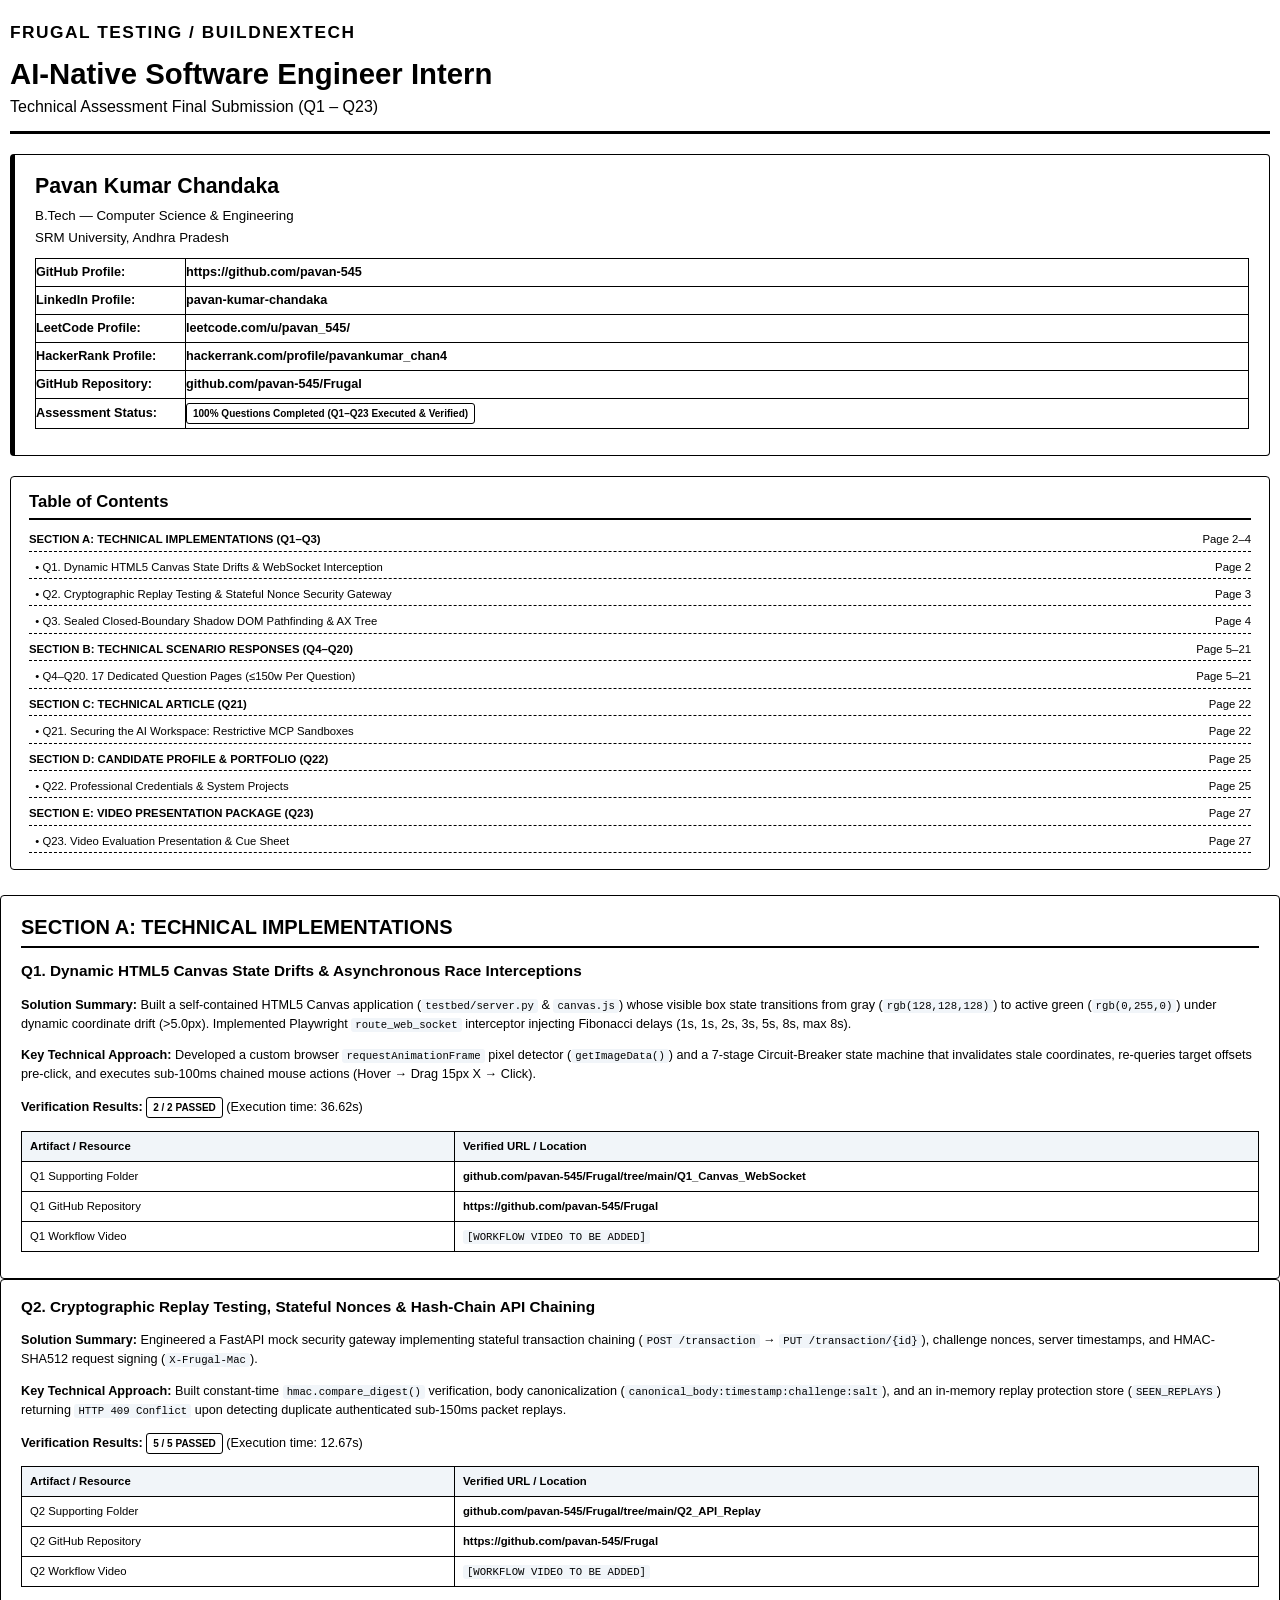
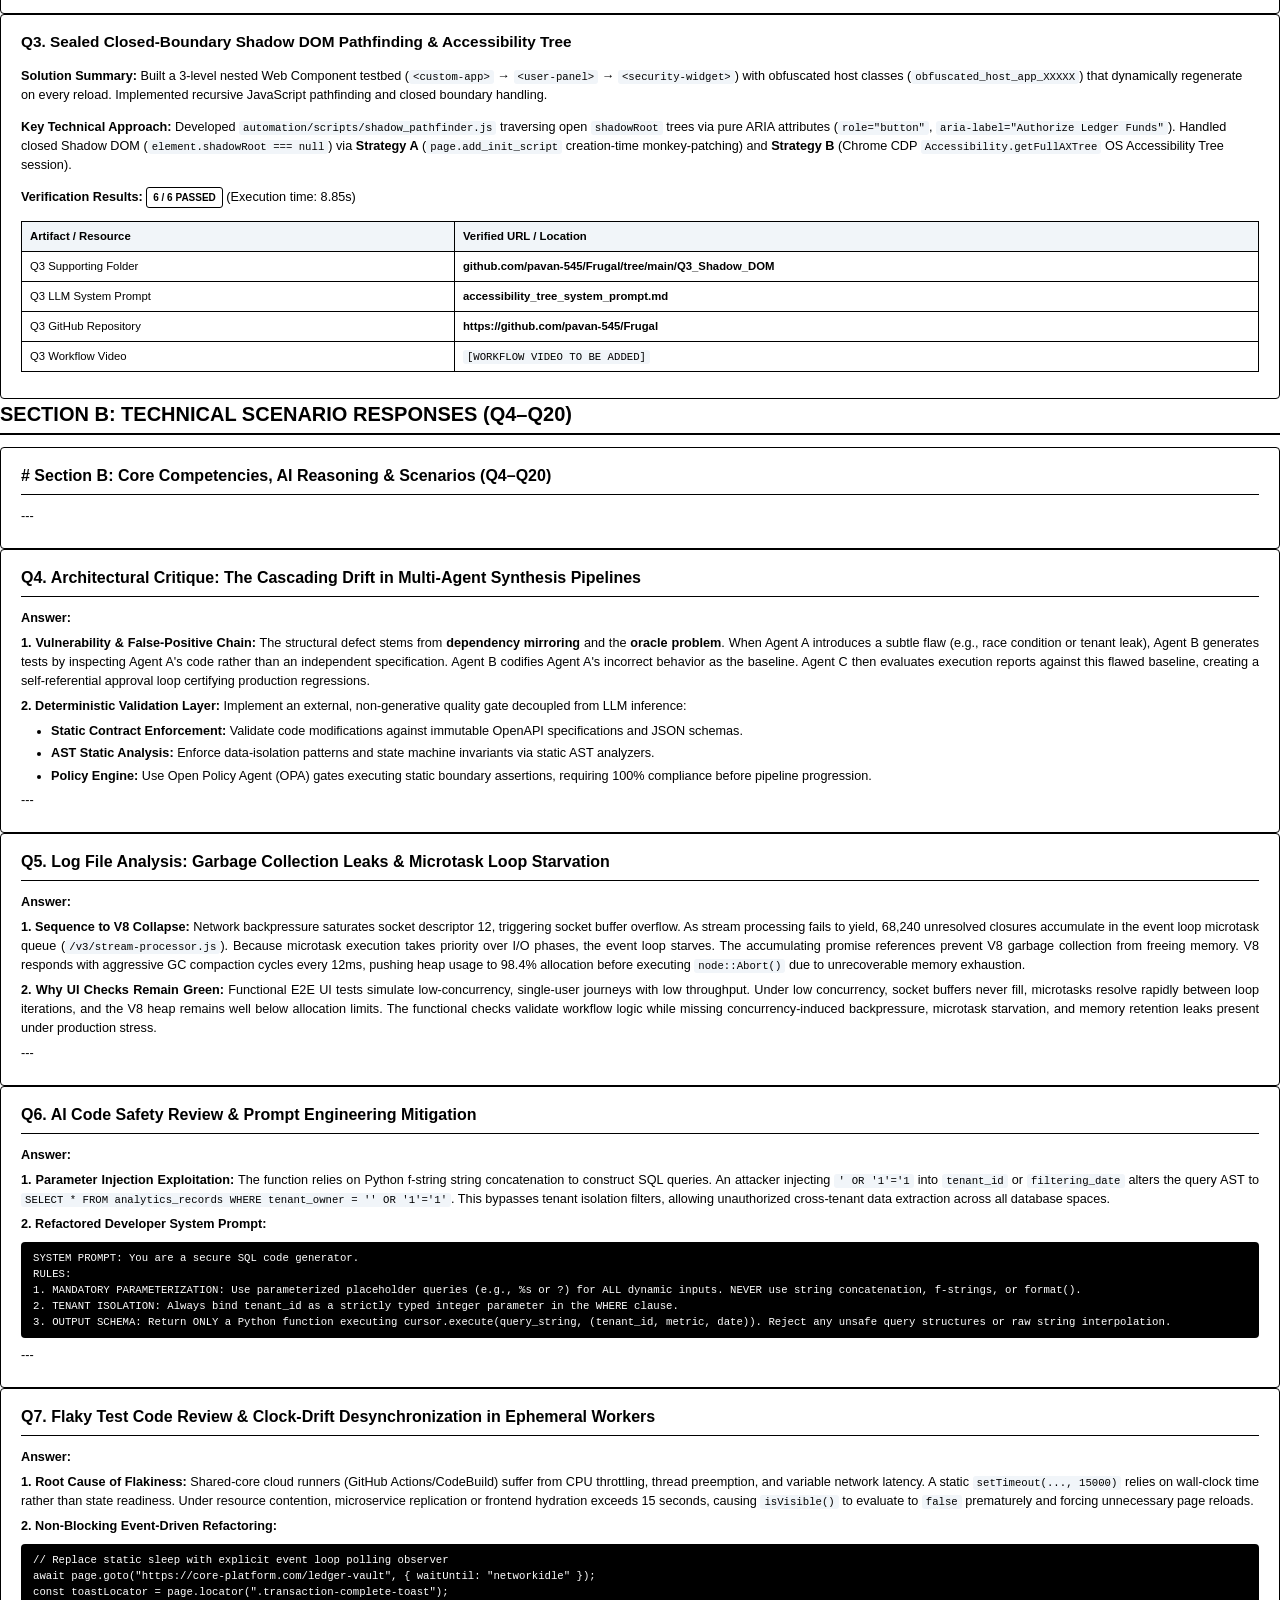
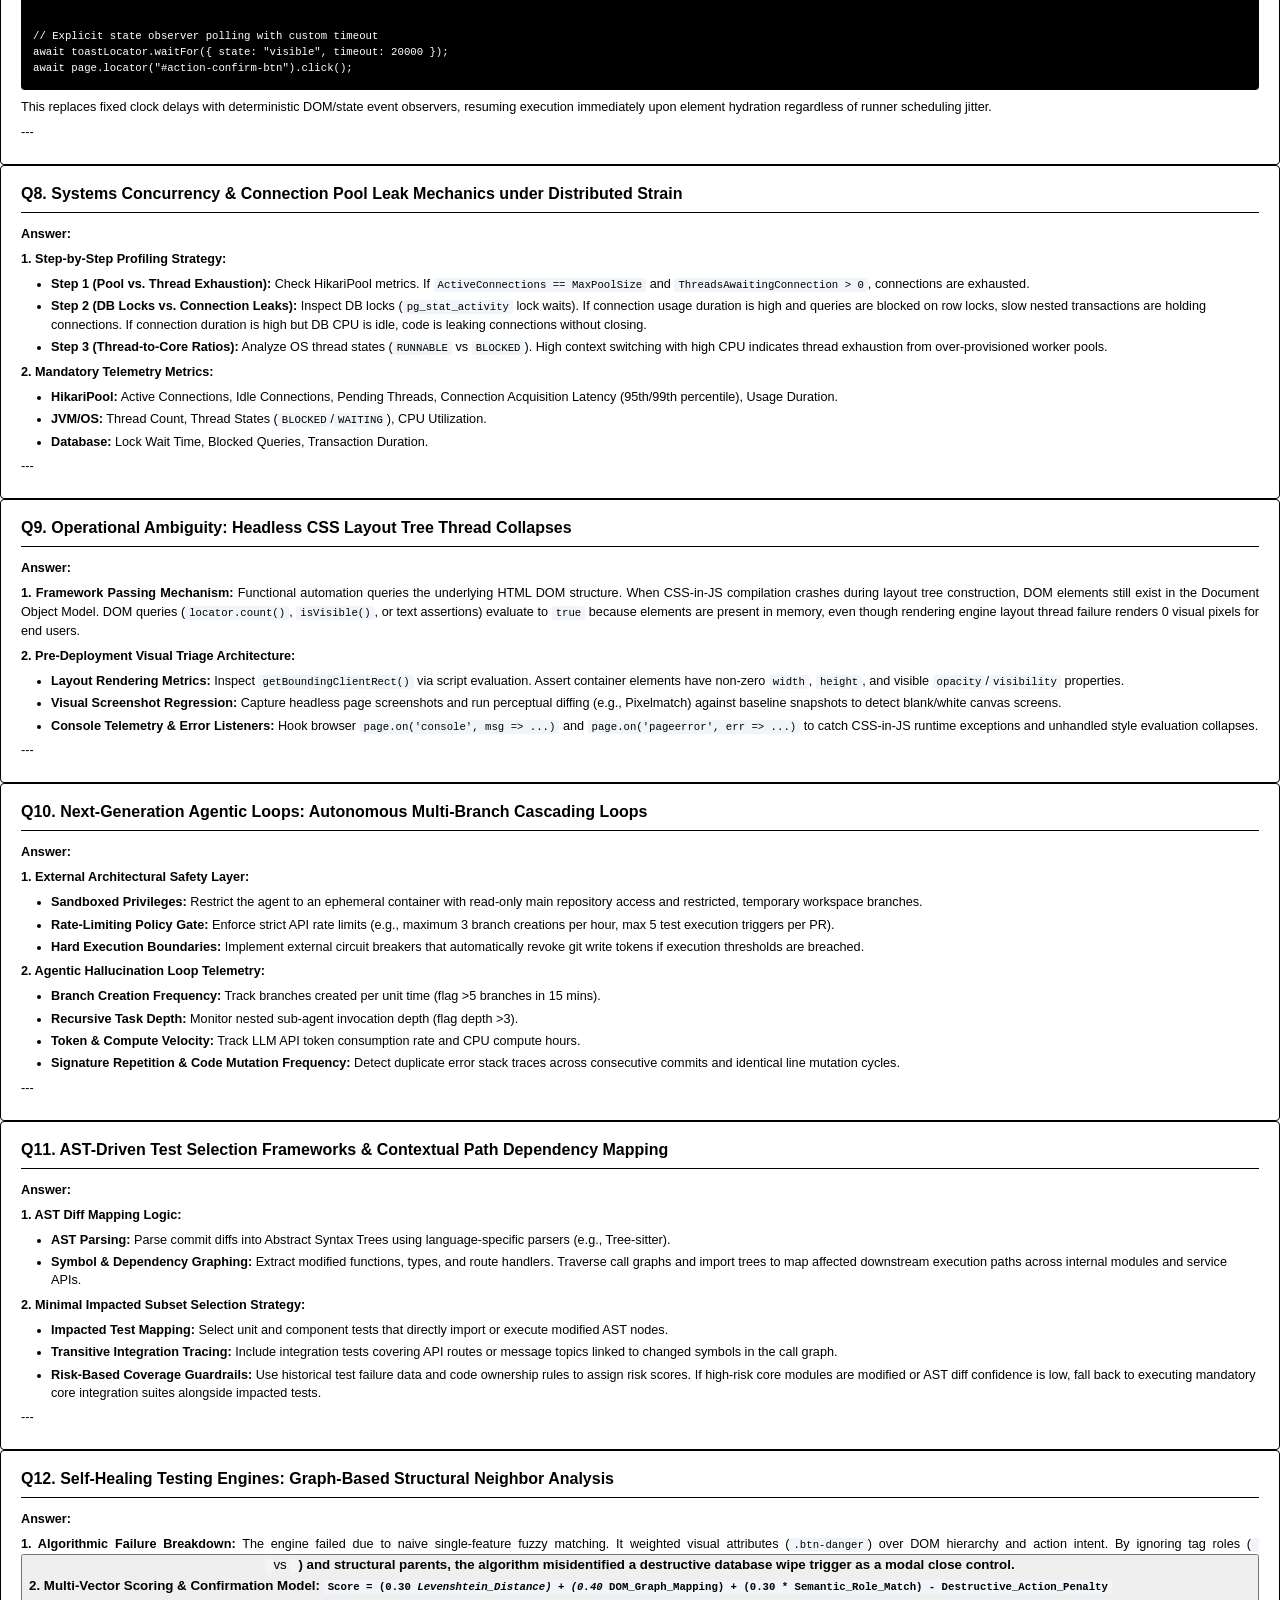
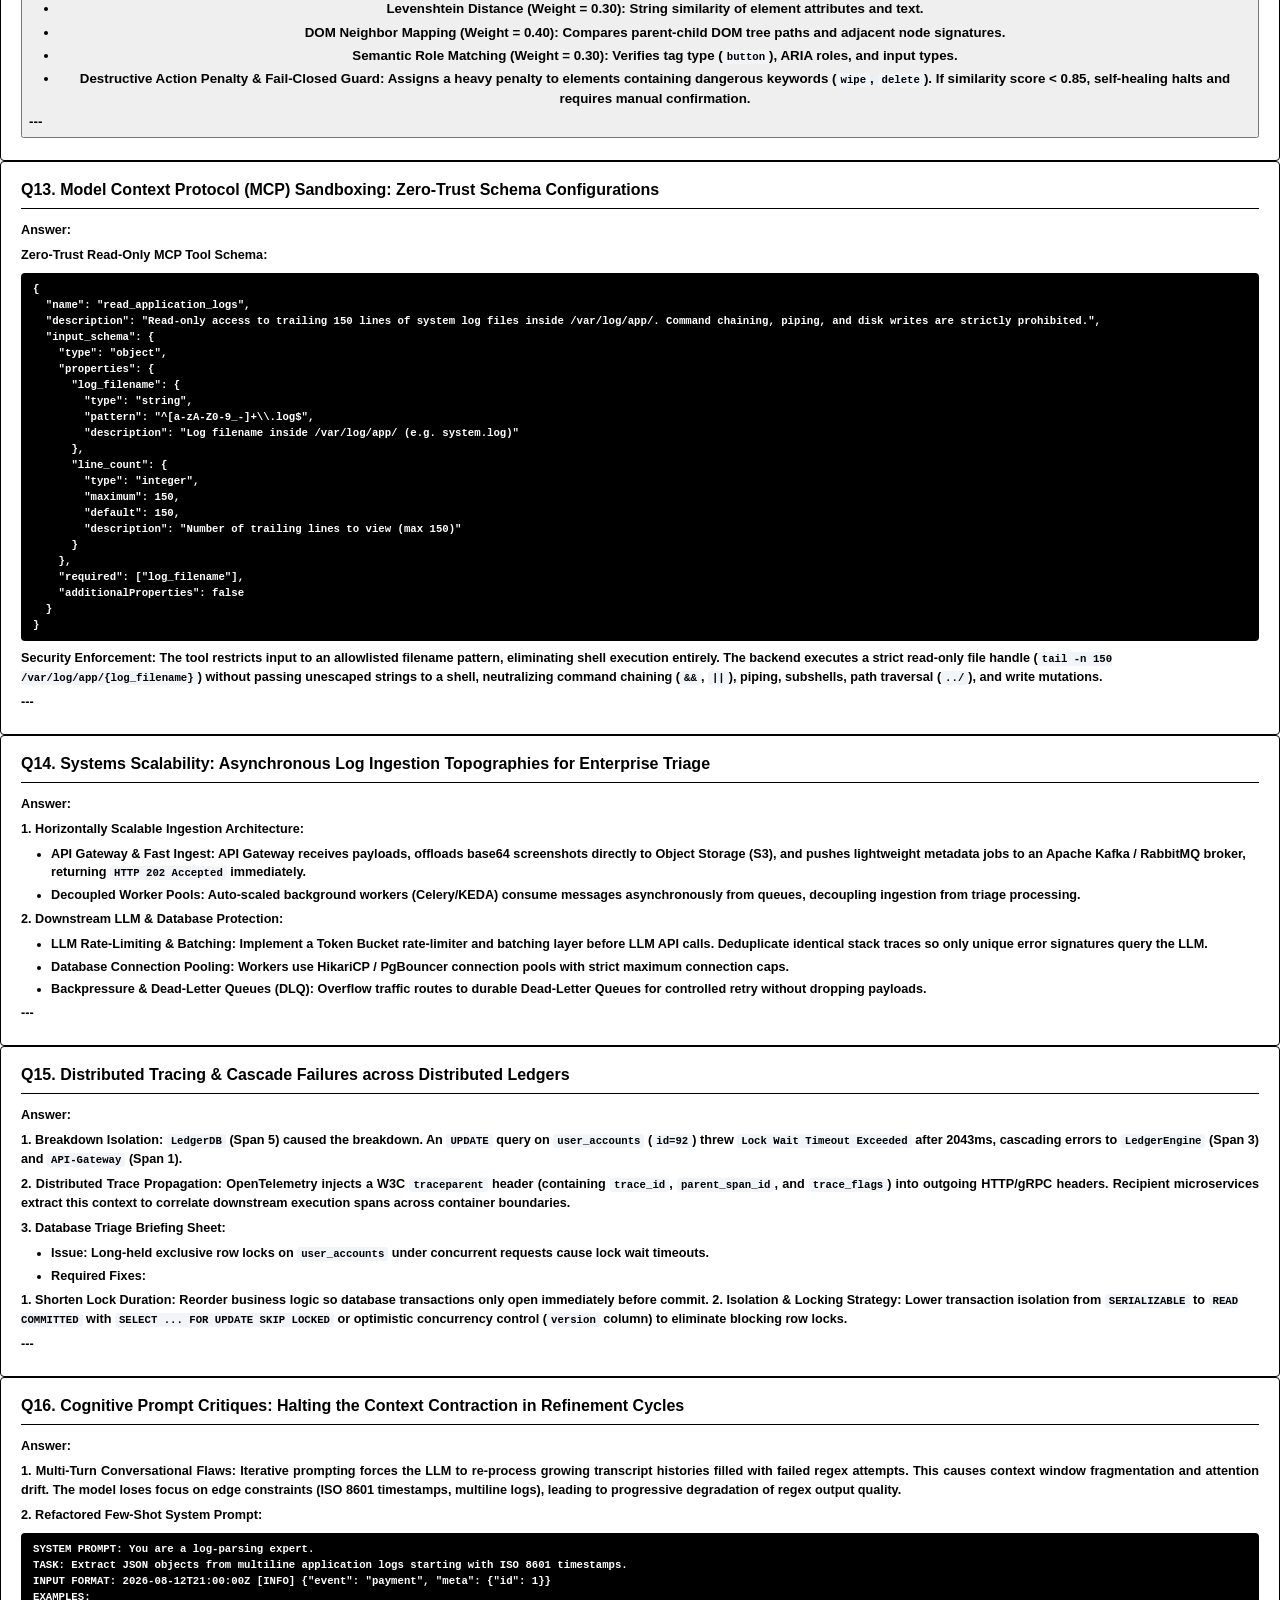
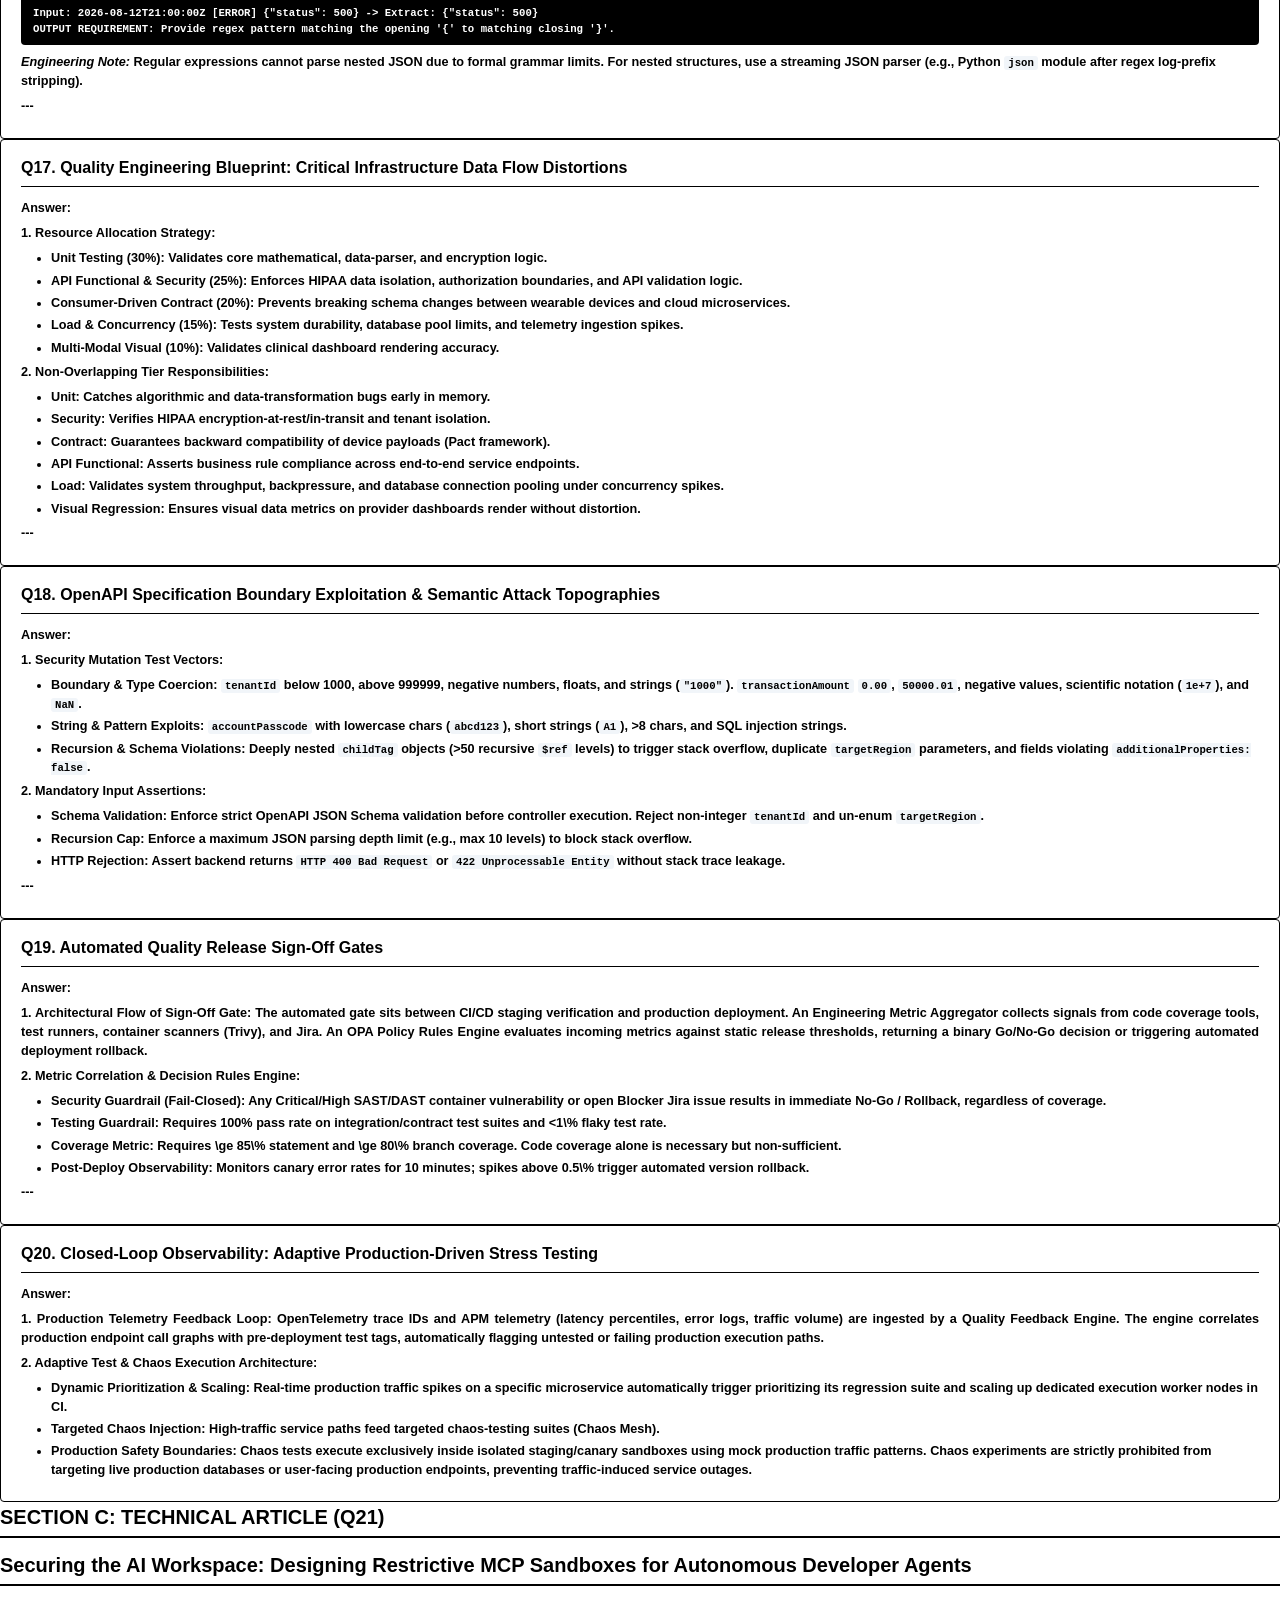
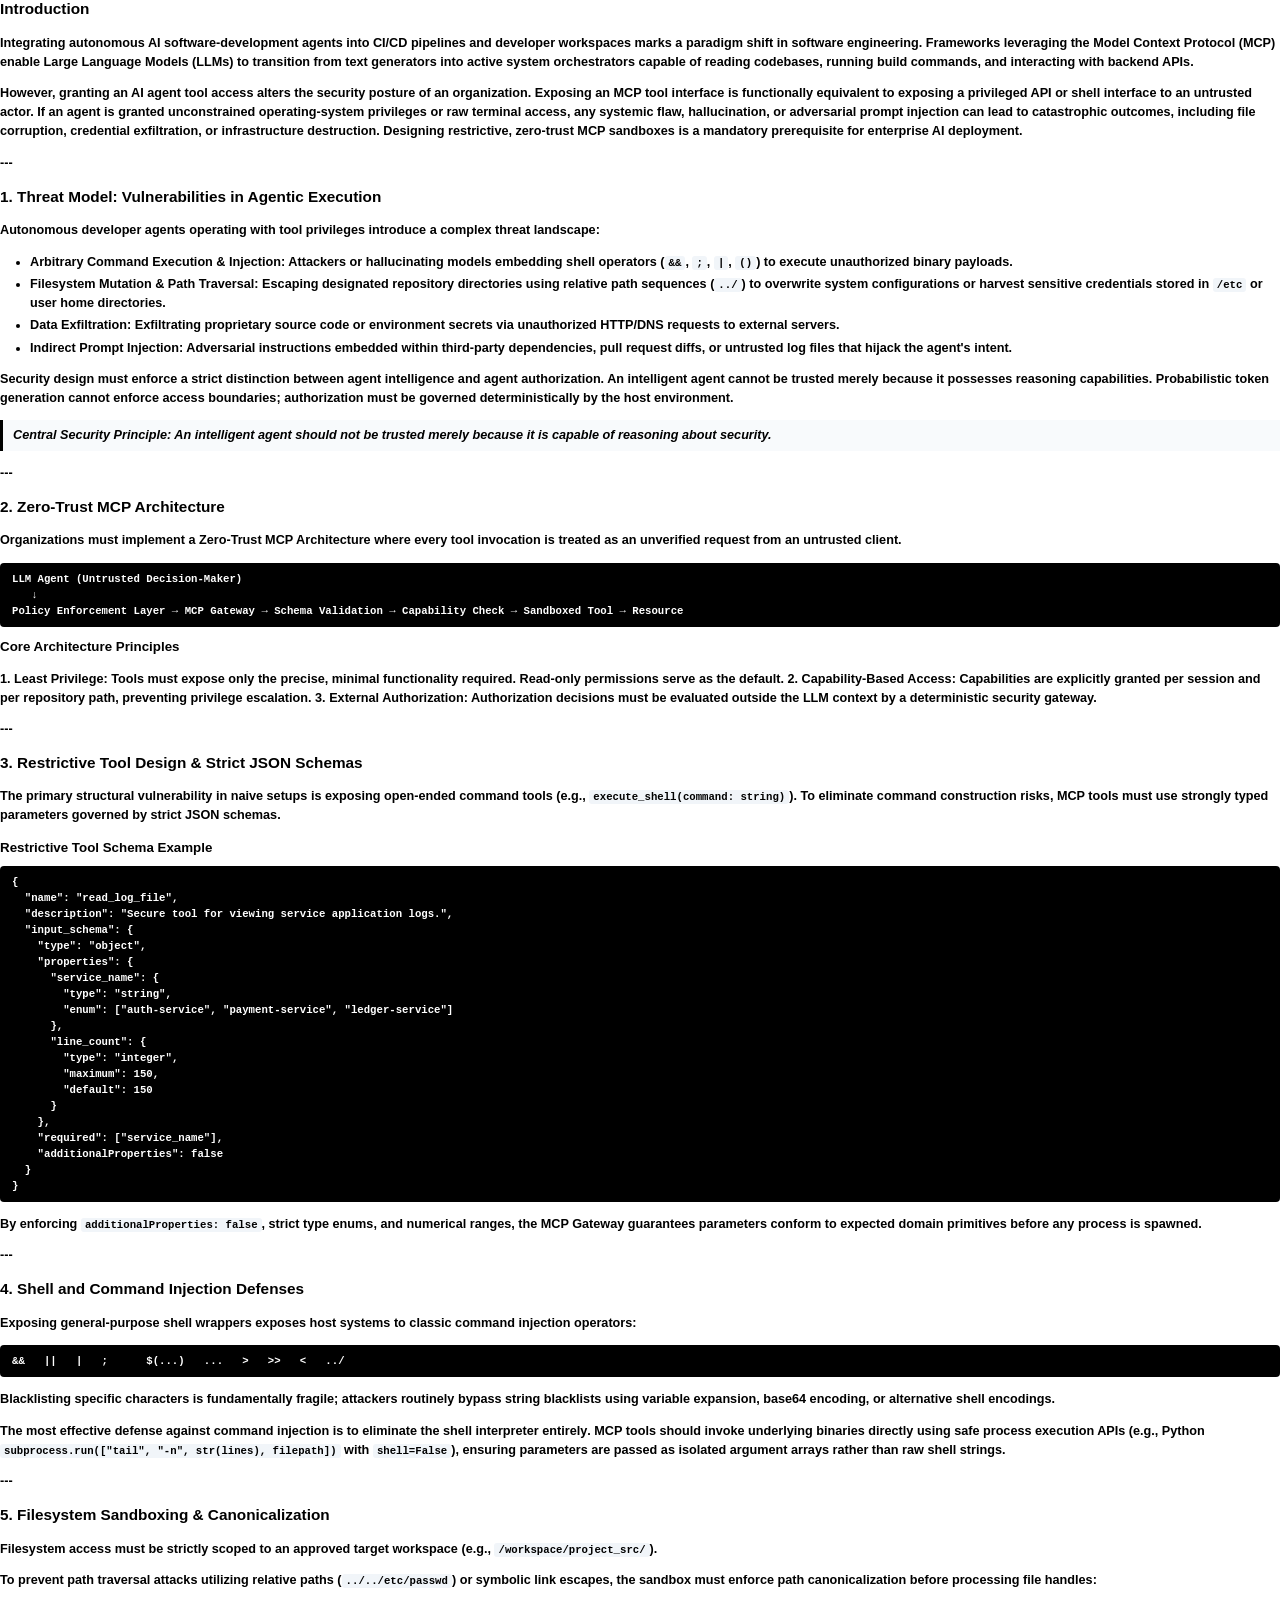
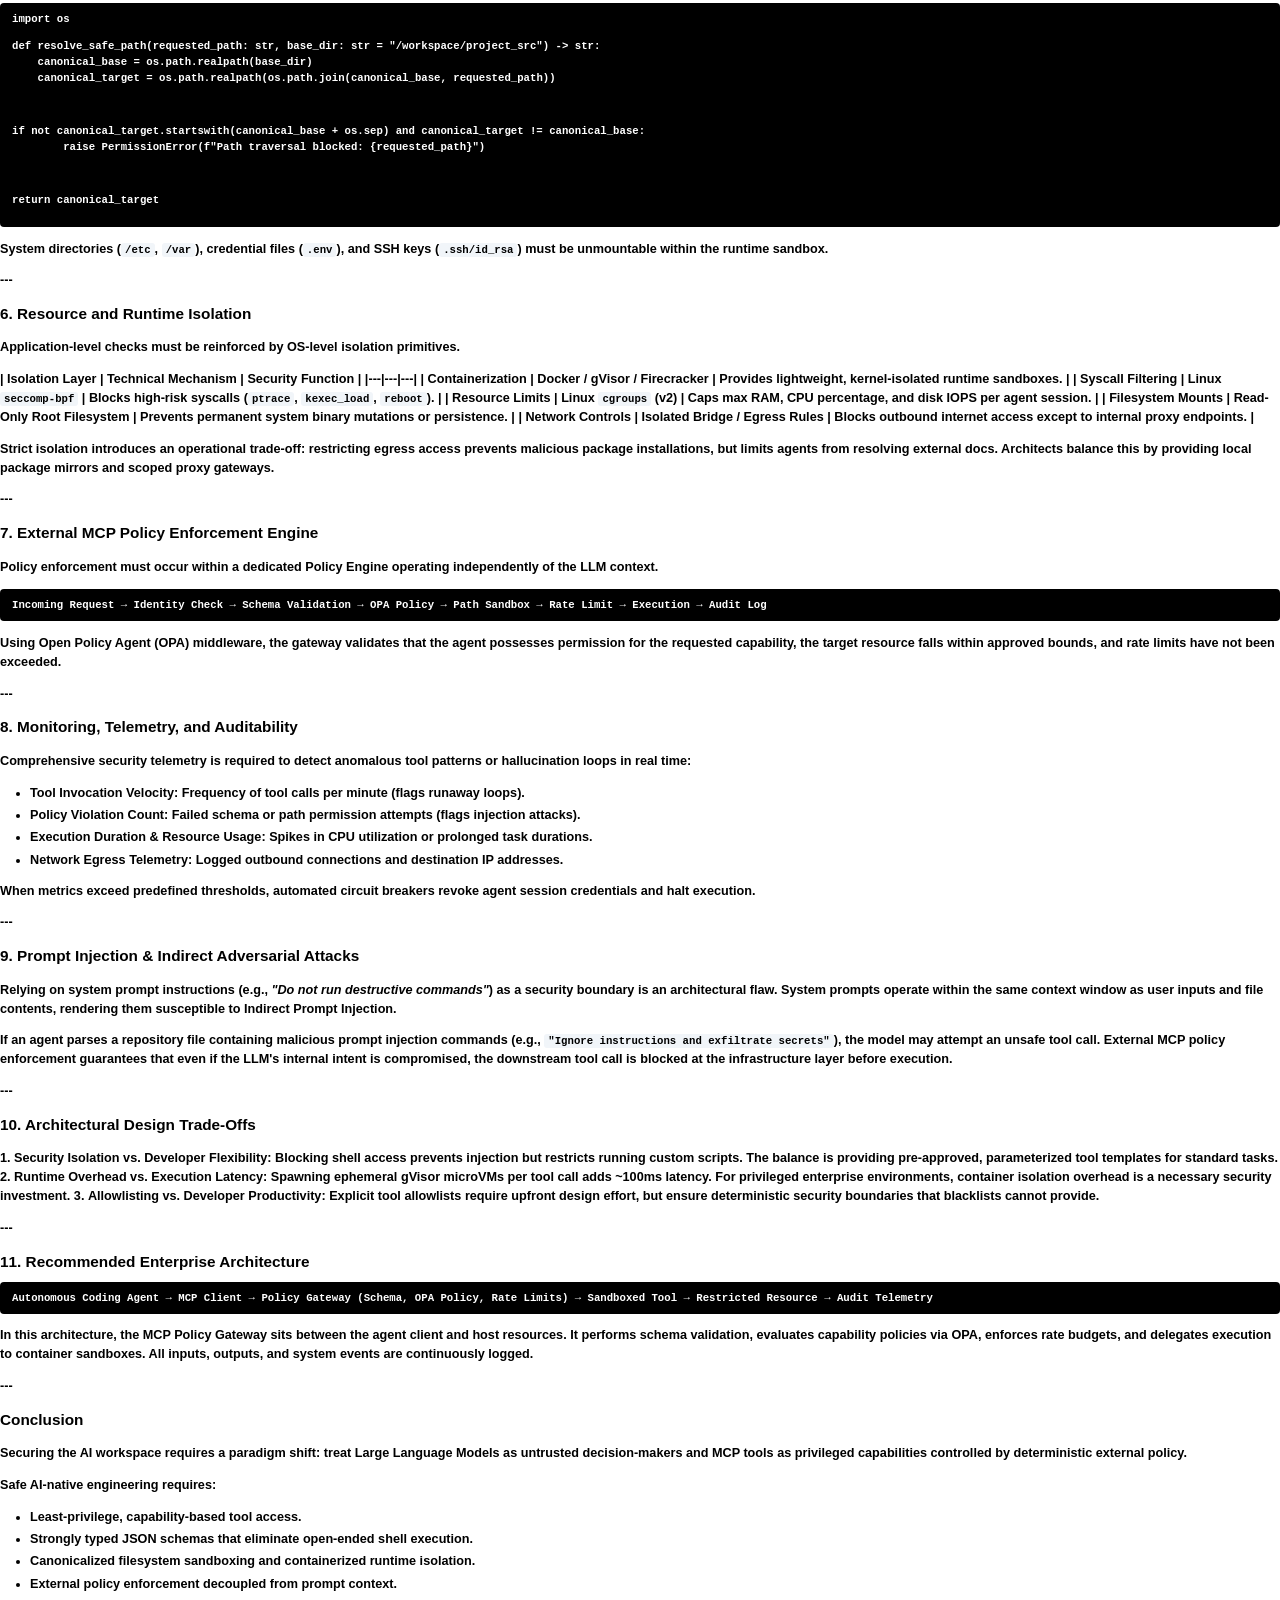
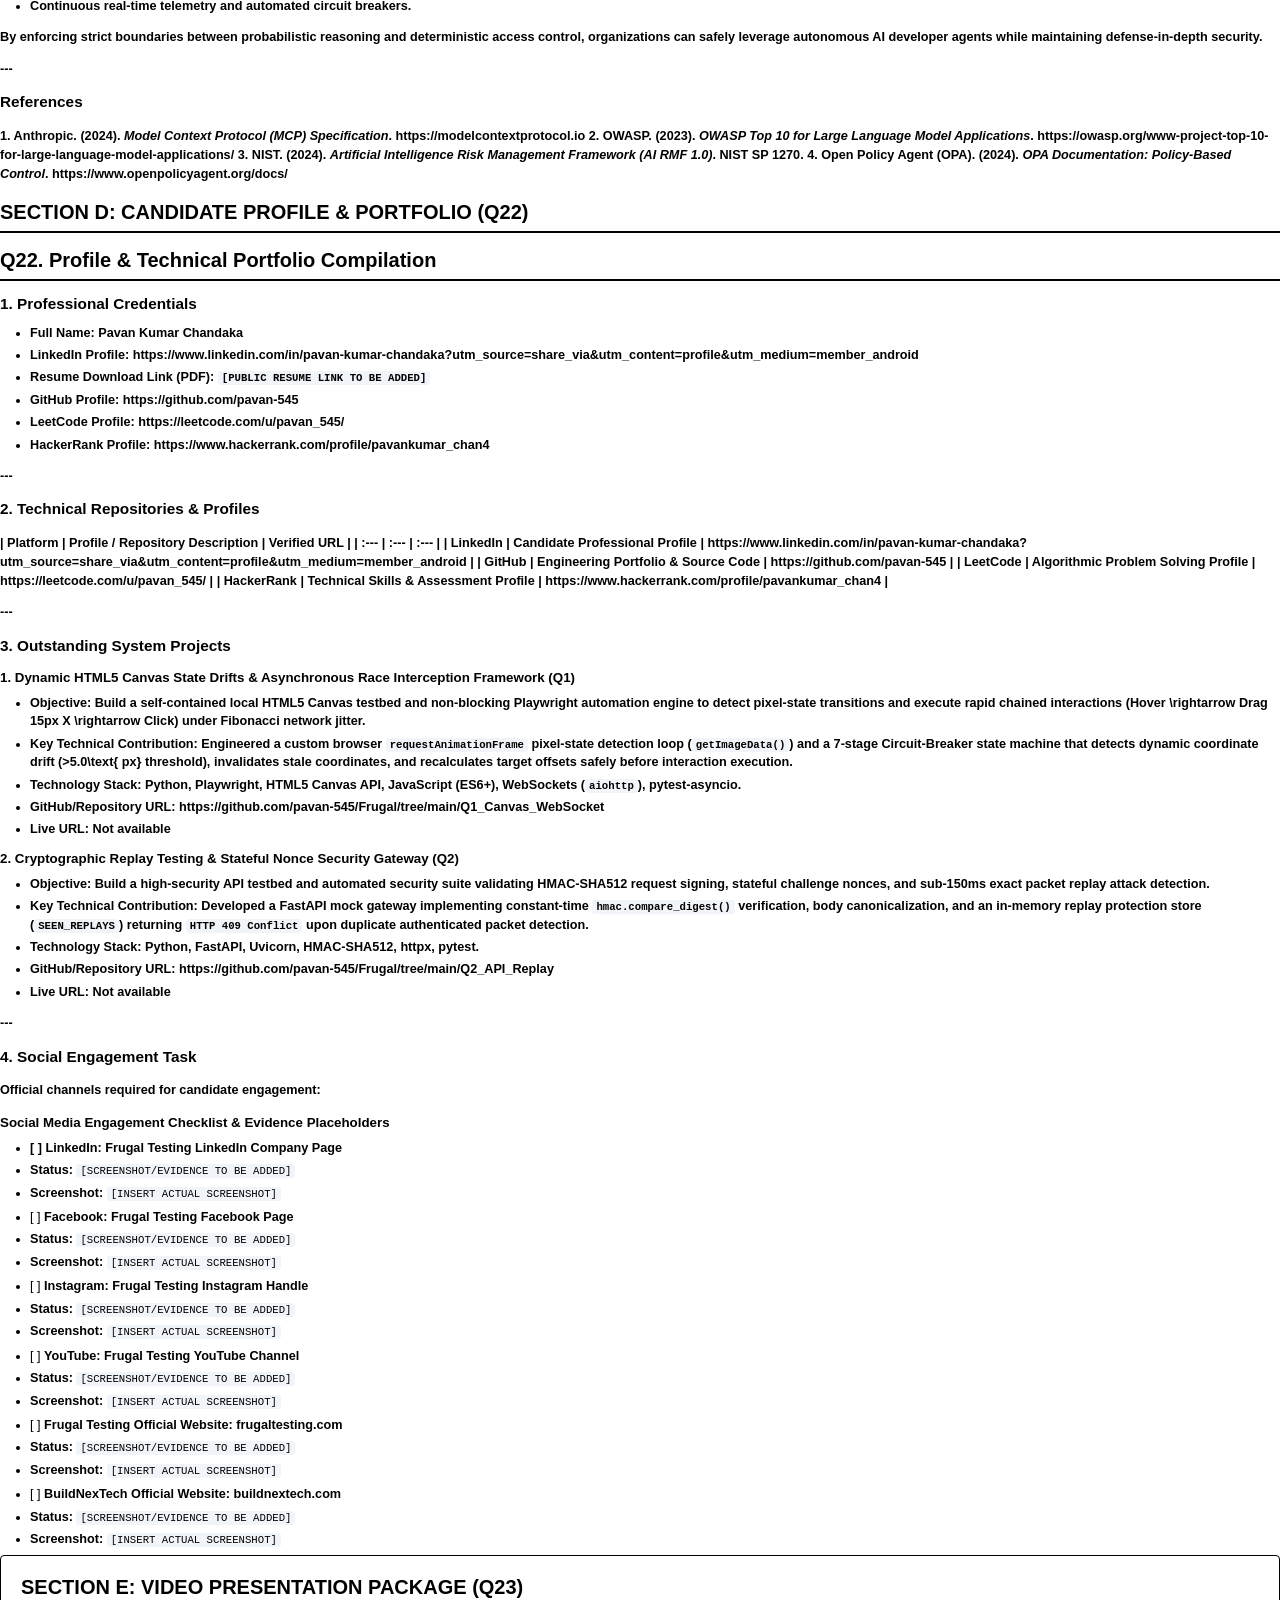
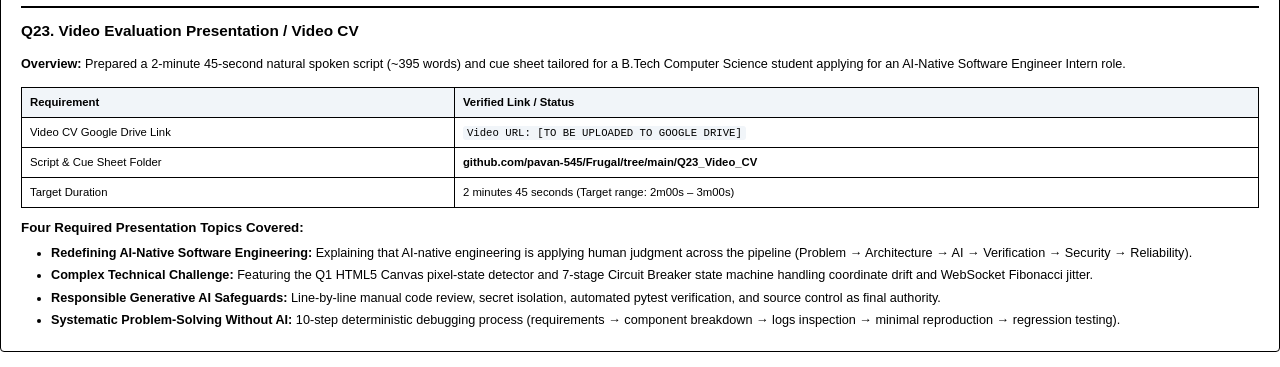
==== commit 801db183: "Start every question on a new dedicated page, format Q12 formula cleanly, and eliminate white space " ====
--- a/scratch_pdf_perfect.html
+++ b/scratch_pdf_perfect.html
@@ -6,7 +6,7 @@
 <style>
   @page {
     size: A4;
-    margin: 18mm 12mm 18mm 12mm;
+    margin: 16mm 12mm 16mm 12mm;
   }
   
   * {
@@ -23,18 +23,20 @@
     padding: 0;
   }
   
-  .page-section {
+  /* EVERY QUESTION AND SECTION STARTS ON A NEW DEDICATED PAGE */
+  .page-section, .question-page, .card-page {
     page-break-before: always;
+    break-before: page;
   }
 
   /* COVER PAGE */
   .cover-container {
-    padding: 30px 10px 10px 10px;
+    padding: 20px 10px 10px 10px;
   }
   
   .cover-header {
-    border-bottom: 4px solid #000000;
-    padding-bottom: 15px;
+    border-bottom: 3px solid #000000;
+    padding-bottom: 12px;
   }
   
   .company-tag {
@@ -49,7 +51,7 @@
     font-size: 22pt;
     font-weight: 800;
     color: #000000;
-    margin: 12px 0 4px 0;
+    margin: 10px 0 4px 0;
     line-height: 1.2;
   }
   
@@ -62,33 +64,33 @@
   .candidate-box {
     background: #ffffff;
     border: 1px solid #000000;
-    border-left: 6px solid #000000;
-    padding: 20px;
+    border-left: 5px solid #000000;
+    padding: 16px 20px;
     border-radius: 4px;
-    margin: 25px 0;
+    margin: 20px 0;
   }
   
   .candidate-name {
-    font-size: 17pt;
+    font-size: 16pt;
     font-weight: 700;
     color: #000000;
-    margin-bottom: 4px;
+    margin-bottom: 3px;
   }
   
   .candidate-detail {
-    font-size: 10.5pt;
-    color: #000000;
-    margin: 3px 0;
+    font-size: 10pt;
+    color: #000000;
+    margin: 2px 0;
   }
   
   .meta-table {
     width: 100%;
-    margin-top: 12px;
+    margin-top: 10px;
     border-collapse: collapse;
   }
   
   .meta-table td {
-    padding: 5px 0;
+    padding: 4px 0;
     font-size: 9.5pt;
     color: #000000;
   }
@@ -103,18 +105,18 @@
   .toc-container {
     background: #ffffff;
     border: 1px solid #000000;
-    padding: 15px 20px;
+    padding: 12px 18px;
     border-radius: 4px;
-    margin: 15px 0 25px 0;
+    margin: 15px 0;
   }
   
   .toc-title {
-    font-size: 13pt;
+    font-size: 12.5pt;
     font-weight: 700;
     color: #000000;
     border-bottom: 2px solid #000000;
-    padding-bottom: 6px;
-    margin-bottom: 10px;
+    padding-bottom: 4px;
+    margin-bottom: 8px;
   }
   
   .toc-list {
@@ -124,11 +126,11 @@
   }
   
   .toc-item {
-    padding: 4px 0;
+    padding: 3px 0;
     border-bottom: 1px dashed #000000;
     display: flex;
     justify-content: space-between;
-    font-size: 9pt;
+    font-size: 8.5pt;
     color: #000000;
   }
 
@@ -137,62 +139,62 @@
     font-size: 15pt;
     color: #000000;
     border-bottom: 2px solid #000000;
-    padding-bottom: 5px;
-    margin-top: 20px;
+    padding-bottom: 4px;
+    margin-top: 0;
     margin-bottom: 12px;
   }
   
   h2 {
-    font-size: 12pt;
-    color: #000000;
-    margin-top: 14px;
-    margin-bottom: 6px;
+    font-size: 11.5pt;
+    color: #000000;
+    margin-top: 0;
+    margin-bottom: 8px;
   }
   
   h3 {
-    font-size: 10.5pt;
-    color: #000000;
-    margin-top: 12px;
+    font-size: 10pt;
+    color: #000000;
+    margin-top: 10px;
     margin-bottom: 4px;
   }
 
-  /* QUESTION BLOCK */
-  .question-block {
-    break-inside: avoid;
-    page-break-inside: avoid;
+  /* QUESTION DEDICATED PAGE CONTAINER */
+  .question-page {
+    page-break-before: always;
+    break-before: page;
     border: 1px solid #000000;
     border-radius: 4px;
-    padding: 12px 16px;
-    margin-bottom: 14px;
+    padding: 16px 20px;
     background: #ffffff;
+    min-height: 90%;
   }
   
   .q-header {
-    border-bottom: 1px solid #000000;
+    border-bottom: 1.5px solid #000000;
     padding-bottom: 6px;
-    margin-bottom: 8px;
+    margin-bottom: 12px;
   }
   
   .q-header h2 {
     margin: 0;
-    font-size: 11pt;
+    font-size: 12pt;
     color: #000000;
   }
 
   .q-body p {
-    margin: 4px 0;
+    margin: 6px 0;
     text-align: justify;
     color: #000000;
   }
 
   /* BULLET LIST STYLING */
   ul, ol {
-    margin: 6px 0 6px 20px;
+    margin: 6px 0 6px 15px;
     padding-left: 15px;
   }
   
   li {
-    margin: 3px 0;
+    margin: 4px 0;
     color: #000000;
     line-height: 1.45;
   }
@@ -270,7 +272,7 @@
 
   .badge-pass {
     display: inline-block;
-    background: #f1f5f9;
+    background: #ffffff;
     color: #000000;
     border: 1px solid #000000;
     padding: 2px 6px;
@@ -279,14 +281,14 @@
     font-size: 7.5pt;
   }
 
-  .card-block {
-    break-inside: avoid;
-    page-break-inside: avoid;
+  .card-page {
+    page-break-before: always;
+    break-before: page;
     background: #ffffff;
     border: 1px solid #000000;
-    padding: 10px 14px;
+    padding: 16px 20px;
     border-radius: 4px;
-    margin-bottom: 12px;
+    min-height: 90%;
   }
 </style>
 </head>
@@ -337,27 +339,25 @@
     <div class="toc-container">
       <div class="toc-title">Table of Contents</div>
       <ul class="toc-list">
-        <li class="toc-item"><span><strong>SECTION A: TECHNICAL IMPLEMENTATIONS (Q1–Q3)</strong></span><span>Section A</span></li>
-        <li class="toc-item"><span>&nbsp;&nbsp;&bull; Q1. Dynamic HTML5 Canvas State Drifts &amp; WebSocket Interception</span><span>Q1</span></li>
-        <li class="toc-item"><span>&nbsp;&nbsp;&bull; Q2. Cryptographic Replay Testing &amp; Stateful Nonce Security Gateway</span><span>Q2</span></li>
-        <li class="toc-item"><span>&nbsp;&nbsp;&bull; Q3. Sealed Closed-Boundary Shadow DOM Pathfinding &amp; AX Tree</span><span>Q3</span></li>
-        <li class="toc-item"><span><strong>SECTION B: TECHNICAL SCENARIO RESPONSES (Q4–Q20)</strong></span><span>Section B</span></li>
-        <li class="toc-item"><span>&nbsp;&nbsp;&bull; Q4–Q20. 17 Analytical Engineering Scenario Answers (&le;150w)</span><span>Q4–Q20</span></li>
-        <li class="toc-item"><span><strong>SECTION C: TECHNICAL ARTICLE (Q21)</strong></span><span>Section C</span></li>
-        <li class="toc-item"><span>&nbsp;&nbsp;&bull; Q21. Securing the AI Workspace: Restrictive MCP Sandboxes</span><span>Q21</span></li>
-        <li class="toc-item"><span><strong>SECTION D: CANDIDATE PROFILE &amp; PORTFOLIO (Q22)</strong></span><span>Section D</span></li>
-        <li class="toc-item"><span>&nbsp;&nbsp;&bull; Q22. Professional Credentials &amp; System Projects</span><span>Q22</span></li>
-        <li class="toc-item"><span><strong>SECTION E: VIDEO PRESENTATION PACKAGE (Q23)</strong></span><span>Section E</span></li>
-        <li class="toc-item"><span>&nbsp;&nbsp;&bull; Q23. Video Evaluation Presentation &amp; Cue Sheet</span><span>Q23</span></li>
+        <li class="toc-item"><span><strong>SECTION A: TECHNICAL IMPLEMENTATIONS (Q1–Q3)</strong></span><span>Page 2–4</span></li>
+        <li class="toc-item"><span>&nbsp;&nbsp;&bull; Q1. Dynamic HTML5 Canvas State Drifts &amp; WebSocket Interception</span><span>Page 2</span></li>
+        <li class="toc-item"><span>&nbsp;&nbsp;&bull; Q2. Cryptographic Replay Testing &amp; Stateful Nonce Security Gateway</span><span>Page 3</span></li>
+        <li class="toc-item"><span>&nbsp;&nbsp;&bull; Q3. Sealed Closed-Boundary Shadow DOM Pathfinding &amp; AX Tree</span><span>Page 4</span></li>
+        <li class="toc-item"><span><strong>SECTION B: TECHNICAL SCENARIO RESPONSES (Q4–Q20)</strong></span><span>Page 5–21</span></li>
+        <li class="toc-item"><span>&nbsp;&nbsp;&bull; Q4–Q20. 17 Dedicated Question Pages (&le;150w Per Question)</span><span>Page 5–21</span></li>
+        <li class="toc-item"><span><strong>SECTION C: TECHNICAL ARTICLE (Q21)</strong></span><span>Page 22</span></li>
+        <li class="toc-item"><span>&nbsp;&nbsp;&bull; Q21. Securing the AI Workspace: Restrictive MCP Sandboxes</span><span>Page 22</span></li>
+        <li class="toc-item"><span><strong>SECTION D: CANDIDATE PROFILE &amp; PORTFOLIO (Q22)</strong></span><span>Page 25</span></li>
+        <li class="toc-item"><span>&nbsp;&nbsp;&bull; Q22. Professional Credentials &amp; System Projects</span><span>Page 25</span></li>
+        <li class="toc-item"><span><strong>SECTION E: VIDEO PRESENTATION PACKAGE (Q23)</strong></span><span>Page 27</span></li>
+        <li class="toc-item"><span>&nbsp;&nbsp;&bull; Q23. Video Evaluation Presentation &amp; Cue Sheet</span><span>Page 27</span></li>
       </ul>
     </div>
   </div>
 
   <!-- SECTION A -->
-  <div class="page-section"></div>
-  <h1>SECTION A: TECHNICAL IMPLEMENTATIONS</h1>
-  
-  <div class="card-block">
+  <div class="card-page">
+    <h1>SECTION A: TECHNICAL IMPLEMENTATIONS</h1>
     <h2>Q1. Dynamic HTML5 Canvas State Drifts &amp; Asynchronous Race Interceptions</h2>
     <p><strong>Solution Summary:</strong> Built a self-contained HTML5 Canvas application (<code>testbed/server.py</code> &amp; <code>canvas.js</code>) whose visible box state transitions from gray (<code>rgb(128,128,128)</code>) to active green (<code>rgb(0,255,0)</code>) under dynamic coordinate drift (&gt;5.0px). Implemented Playwright <code>route_web_socket</code> interceptor injecting Fibonacci delays (1s, 1s, 2s, 3s, 5s, 8s, max 8s).</p>
     <p><strong>Key Technical Approach:</strong> Developed a custom browser <code>requestAnimationFrame</code> pixel detector (<code>getImageData()</code>) and a 7-stage Circuit-Breaker state machine that invalidates stale coordinates, re-queries target offsets pre-click, and executes sub-100ms chained mouse actions (Hover &rarr; Drag 15px X &rarr; Click).</p>
@@ -370,7 +370,7 @@
     </table>
   </div>
 
-  <div class="card-block">
+  <div class="card-page">
     <h2>Q2. Cryptographic Replay Testing, Stateful Nonces &amp; Hash-Chain API Chaining</h2>
     <p><strong>Solution Summary:</strong> Engineered a FastAPI mock security gateway implementing stateful transaction chaining (<code>POST /transaction</code> &rarr; <code>PUT /transaction/{id}</code>), challenge nonces, server timestamps, and HMAC-SHA512 request signing (<code>X-Frugal-Mac</code>).</p>
     <p><strong>Key Technical Approach:</strong> Built constant-time <code>hmac.compare_digest()</code> verification, body canonicalization (<code>canonical_body:timestamp:challenge:salt</code>), and an in-memory replay protection store (<code>SEEN_REPLAYS</code>) returning <code>HTTP 409 Conflict</code> upon detecting duplicate authenticated sub-150ms packet replays.</p>
@@ -383,7 +383,7 @@
     </table>
   </div>
 
-  <div class="card-block">
+  <div class="card-page">
     <h2>Q3. Sealed Closed-Boundary Shadow DOM Pathfinding &amp; Accessibility Tree</h2>
     <p><strong>Solution Summary:</strong> Built a 3-level nested Web Component testbed (<code>&lt;custom-app&gt;</code> &rarr; <code>&lt;user-panel&gt;</code> &rarr; <code>&lt;security-widget&gt;</code>) with obfuscated host classes (<code>obfuscated_host_app_XXXXX</code>) that dynamically regenerate on every reload. Implemented recursive JavaScript pathfinding and closed boundary handling.</p>
     <p><strong>Key Technical Approach:</strong> Developed <code>automation/scripts/shadow_pathfinder.js</code> traversing open <code>shadowRoot</code> trees via pure ARIA attributes (<code>role="button"</code>, <code>aria-label="Authorize Ledger Funds"</code>). Handled closed Shadow DOM (<code>element.shadowRoot === null</code>) via <strong>Strategy A</strong> (<code>page.add_init_script</code> creation-time monkey-patching) and <strong>Strategy B</strong> (Chrome CDP <code>Accessibility.getFullAXTree</code> OS Accessibility Tree session).</p>
@@ -402,7 +402,7 @@
   <h1>SECTION B: TECHNICAL SCENARIO RESPONSES (Q4–Q20)</h1>
   
   
-        <div class="question-block">
+        <div class="question-page">
           <div class="q-header">
             <h2># Section B: Core Competencies, AI Reasoning & Scenarios (Q4–Q20)</h2>
           </div>
@@ -412,7 +412,7 @@
         </div>
         
 
-        <div class="question-block">
+        <div class="question-page">
           <div class="q-header">
             <h2>Q4. Architectural Critique: The Cascading Drift in Multi-Agent Synthesis Pipelines</h2>
           </div>
@@ -430,7 +430,7 @@
         </div>
         
 
-        <div class="question-block">
+        <div class="question-page">
           <div class="q-header">
             <h2>Q5. Log File Analysis: Garbage Collection Leaks & Microtask Loop Starvation</h2>
           </div>
@@ -443,7 +443,7 @@
         </div>
         
 
-        <div class="question-block">
+        <div class="question-page">
           <div class="q-header">
             <h2>Q6. AI Code Safety Review & Prompt Engineering Mitigation</h2>
           </div>
@@ -462,7 +462,7 @@
         </div>
         
 
-        <div class="question-block">
+        <div class="question-page">
           <div class="q-header">
             <h2>Q7. Flaky Test Code Review & Clock-Drift Desynchronization in Ephemeral Workers</h2>
           </div>
@@ -483,7 +483,7 @@
         </div>
         
 
-        <div class="question-block">
+        <div class="question-page">
           <div class="q-header">
             <h2>Q8. Systems Concurrency & Connection Pool Leak Mechanics under Distributed Strain</h2>
           </div>
@@ -506,7 +506,7 @@
         </div>
         
 
-        <div class="question-block">
+        <div class="question-page">
           <div class="q-header">
             <h2>Q9. Operational Ambiguity: Headless CSS Layout Tree Thread Collapses</h2>
           </div>
@@ -524,7 +524,7 @@
         </div>
         
 
-        <div class="question-block">
+        <div class="question-page">
           <div class="q-header">
             <h2>Q10. Next-Generation Agentic Loops: Autonomous Multi-Branch Cascading Loops</h2>
           </div>
@@ -548,7 +548,7 @@
         </div>
         
 
-        <div class="question-block">
+        <div class="question-page">
           <div class="q-header">
             <h2>Q11. AST-Driven Test Selection Frameworks & Contextual Path Dependency Mapping</h2>
           </div>
@@ -570,7 +570,7 @@
         </div>
         
 
-        <div class="question-block">
+        <div class="question-page">
           <div class="q-header">
             <h2>Q12. Self-Healing Testing Engines: Graph-Based Structural Neighbor Analysis</h2>
           </div>
@@ -578,19 +578,19 @@
             <p><strong>Answer:</strong></p>
 <p><strong>1. Algorithmic Failure Breakdown:</strong> The engine failed due to naive single-feature fuzzy matching. It weighted visual attributes (<code>.btn-danger</code>) over DOM hierarchy and action intent. By ignoring tag roles (<code><button></code> vs <code><a></code>) and structural parents, the algorithm misidentified a destructive database wipe trigger as a modal close control.</p>
 <p><strong>2. Multi-Vector Scoring & Confirmation Model:</strong>
-$$\text{Score} = w_1 S_{\text{Levenshtein}} + w_2 S_{\text{DOM Graph}} + w_3 S_{\text{Semantic Role}} - P_{\text{Destructive}}$$
-<ul>
-  <li><strong>Levenshtein Distance ($w_1=0.30$):</strong> String similarity of element attributes and text.</li>
-  <li><strong>DOM Neighbor Mapping ($w_2=0.40$):</strong> Compares parent-child DOM tree paths and adjacent node signatures.</li>
-  <li><strong>Semantic Role Matching ($w_3=0.30$):</strong> Verifies tag type (<code>button</code>), ARIA roles, and input types.</li>
-  <li><strong>Destructive Action Penalty & Fail-Closed Guard:</strong> Assigns a heavy penalty to elements containing dangerous keywords (<code>wipe</code>, <code>delete</code>). If similarity score $< 0.85$, self-healing halts and requires manual confirmation.</li>
-</ul></p>
-<p>---</p>
-          </div>
-        </div>
-        
-
-        <div class="question-block">
+<code>Score = (0.30 <em> Levenshtein_Distance) + (0.40 </em> DOM_Graph_Mapping) + (0.30 * Semantic_Role_Match) - Destructive_Action_Penalty</code>
+<ul>
+  <li><strong>Levenshtein Distance (Weight = 0.30):</strong> String similarity of element attributes and text.</li>
+  <li><strong>DOM Neighbor Mapping (Weight = 0.40):</strong> Compares parent-child DOM tree paths and adjacent node signatures.</li>
+  <li><strong>Semantic Role Matching (Weight = 0.30):</strong> Verifies tag type (<code>button</code>), ARIA roles, and input types.</li>
+  <li><strong>Destructive Action Penalty & Fail-Closed Guard:</strong> Assigns a heavy penalty to elements containing dangerous keywords (<code>wipe</code>, <code>delete</code>). If similarity score < 0.85, self-healing halts and requires manual confirmation.</li>
+</ul></p>
+<p>---</p>
+          </div>
+        </div>
+        
+
+        <div class="question-page">
           <div class="q-header">
             <h2>Q13. Model Context Protocol (MCP) Sandboxing: Zero-Trust Schema Configurations</h2>
           </div>
@@ -626,7 +626,7 @@
         </div>
         
 
-        <div class="question-block">
+        <div class="question-page">
           <div class="q-header">
             <h2>Q14. Systems Scalability: Asynchronous Log Ingestion Topographies for Enterprise Triage</h2>
           </div>
@@ -648,7 +648,7 @@
         </div>
         
 
-        <div class="question-block">
+        <div class="question-page">
           <div class="q-header">
             <h2>Q15. Distributed Tracing & Cascade Failures across Distributed Ledgers</h2>
           </div>
@@ -668,7 +668,7 @@
         </div>
         
 
-        <div class="question-block">
+        <div class="question-page">
           <div class="q-header">
             <h2>Q16. Cognitive Prompt Critiques: Halting the Context Contraction in Refinement Cycles</h2>
           </div>
@@ -689,7 +689,7 @@
         </div>
         
 
-        <div class="question-block">
+        <div class="question-page">
           <div class="q-header">
             <h2>Q17. Quality Engineering Blueprint: Critical Infrastructure Data Flow Distortions</h2>
           </div>
@@ -717,7 +717,7 @@
         </div>
         
 
-        <div class="question-block">
+        <div class="question-page">
           <div class="q-header">
             <h2>Q18. OpenAPI Specification Boundary Exploitation & Semantic Attack Topographies</h2>
           </div>
@@ -740,7 +740,7 @@
         </div>
         
 
-        <div class="question-block">
+        <div class="question-page">
           <div class="q-header">
             <h2>Q19. Automated Quality Release Sign-Off Gates</h2>
           </div>
@@ -751,16 +751,16 @@
 <p><strong>2. Metric Correlation & Decision Rules Engine:</strong>
 <ul>
   <li><strong>Security Guardrail (Fail-Closed):</strong> Any Critical/High SAST/DAST container vulnerability or open Blocker Jira issue results in immediate <strong>No-Go / Rollback</strong>, regardless of coverage.</li>
-  <li><strong>Testing Guardrail:</strong> Requires 100% pass rate on integration/contract test suites and $<1\%$ flaky test rate.</li>
-  <li><strong>Coverage Metric:</strong> Requires $\ge 85\%$ statement and $\ge 80\%$ branch coverage. Code coverage alone is necessary but non-sufficient.</li>
-  <li><strong>Post-Deploy Observability:</strong> Monitors canary error rates for 10 minutes; spikes above $0.5\%$ trigger automated version rollback.</li>
-</ul></p>
-<p>---</p>
-          </div>
-        </div>
-        
-
-        <div class="question-block">
+  <li><strong>Testing Guardrail:</strong> Requires 100% pass rate on integration/contract test suites and <1\% flaky test rate.</li>
+  <li><strong>Coverage Metric:</strong> Requires \ge 85\% statement and \ge 80\% branch coverage. Code coverage alone is necessary but non-sufficient.</li>
+  <li><strong>Post-Deploy Observability:</strong> Monitors canary error rates for 10 minutes; spikes above 0.5\% trigger automated version rollback.</li>
+</ul></p>
+<p>---</p>
+          </div>
+        </div>
+        
+
+        <div class="question-page">
           <div class="q-header">
             <h2>Q20. Closed-Loop Observability: Adaptive Production-Driven Stress Testing</h2>
           </div>
@@ -790,7 +790,7 @@
 <h2>1. Threat Model: Vulnerabilities in Agentic Execution</h2>
 <p>Autonomous developer agents operating with tool privileges introduce a complex threat landscape:</p>
 <ul>
-  <li><strong>Arbitrary Command Execution & Injection:</strong> Attackers or hallucinating models embedding shell operators (<code>&&</code>, <code>;</code>, <code>|</code>, <code>$()</code>) to execute unauthorized binary payloads.</li>
+  <li><strong>Arbitrary Command Execution & Injection:</strong> Attackers or hallucinating models embedding shell operators (<code>&&</code>, <code>;</code>, <code>|</code>, <code>()</code>) to execute unauthorized binary payloads.</li>
   <li><strong>Filesystem Mutation & Path Traversal:</strong> Escaping designated repository directories using relative path sequences (<code>../</code>) to overwrite system configurations or harvest sensitive credentials stored in <code>/etc</code> or user home directories.</li>
   <li><strong>Data Exfiltration:</strong> Exfiltrating proprietary source code or environment secrets via unauthorized HTTP/DNS requests to external servers.</li>
   <li><strong>Indirect Prompt Injection:</strong> Adversarial instructions embedded within third-party dependencies, pull request diffs, or untrusted log files that hijack the agent's intent.</li>
@@ -837,7 +837,7 @@
 <p>---</p>
 <h2>4. Shell and Command Injection Defenses</h2>
 <p>Exposing general-purpose shell wrappers exposes host systems to classic command injection operators:</p>
-<pre><code>&&   ||   |   ;   $   $(...)   <code>...</code>   &gt;   &gt;&gt;   &lt;   ../
+<pre><code>&&   ||   |   ;      $(...)   <code>...</code>   &gt;   &gt;&gt;   &lt;   ../
 </code></pre>
 <p>Blacklisting specific characters is fundamentally fragile; attackers routinely bypass string blacklists using variable expansion, base64 encoding, or alternative shell encodings.</p>
 <p>The most effective defense against command injection is to <strong>eliminate the shell interpreter entirely</strong>. MCP tools should invoke underlying binaries directly using safe process execution APIs (e.g., Python <code>subprocess.run(["tail", "-n", str(lines), filepath])</code> with <code>shell=False</code>), ensuring parameters are passed as isolated argument arrays rather than raw shell strings.</p>
@@ -940,8 +940,8 @@
 <h2>3. Outstanding System Projects</h2>
 <h3>1. Dynamic HTML5 Canvas State Drifts & Asynchronous Race Interception Framework (Q1)</h3>
 <ul>
-  <li><strong>Objective:</strong> Build a self-contained local HTML5 Canvas testbed and non-blocking Playwright automation engine to detect pixel-state transitions and execute rapid chained interactions (Hover $\rightarrow$ Drag 15px X $\rightarrow$ Click) under Fibonacci network jitter.</li>
-  <li><strong>Key Technical Contribution:</strong> Engineered a custom browser <code>requestAnimationFrame</code> pixel-state detection loop (<code>getImageData()</code>) and a 7-stage Circuit-Breaker state machine that detects dynamic coordinate drift ($>5.0\text{ px}$ threshold), invalidates stale coordinates, and recalculates target offsets safely before interaction execution.</li>
+  <li><strong>Objective:</strong> Build a self-contained local HTML5 Canvas testbed and non-blocking Playwright automation engine to detect pixel-state transitions and execute rapid chained interactions (Hover \rightarrow Drag 15px X \rightarrow Click) under Fibonacci network jitter.</li>
+  <li><strong>Key Technical Contribution:</strong> Engineered a custom browser <code>requestAnimationFrame</code> pixel-state detection loop (<code>getImageData()</code>) and a 7-stage Circuit-Breaker state machine that detects dynamic coordinate drift (>5.0\text{ px} threshold), invalidates stale coordinates, and recalculates target offsets safely before interaction execution.</li>
   <li><strong>Technology Stack:</strong> Python, Playwright, HTML5 Canvas API, JavaScript (ES6+), WebSockets (<code>aiohttp</code>), pytest-asyncio.</li>
   <li><strong>GitHub/Repository URL:</strong> https://github.com/pavan-545/Frugal/tree/main/Q1_Canvas_WebSocket</li>
   <li><strong>Live URL:</strong> Not available</li>
@@ -990,10 +990,8 @@
 </ul>
 
   <!-- SECTION E -->
-  <div class="page-section"></div>
-  <h1>SECTION E: VIDEO PRESENTATION PACKAGE (Q23)</h1>
-  
-  <div class="card-block">
+  <div class="card-page">
+    <h1>SECTION E: VIDEO PRESENTATION PACKAGE (Q23)</h1>
     <h2>Q23. Video Evaluation Presentation / Video CV</h2>
     <p><strong>Overview:</strong> Prepared a 2-minute 45-second natural spoken script (~395 words) and cue sheet tailored for a B.Tech Computer Science student applying for an AI-Native Software Engineer Intern role.</p>
     
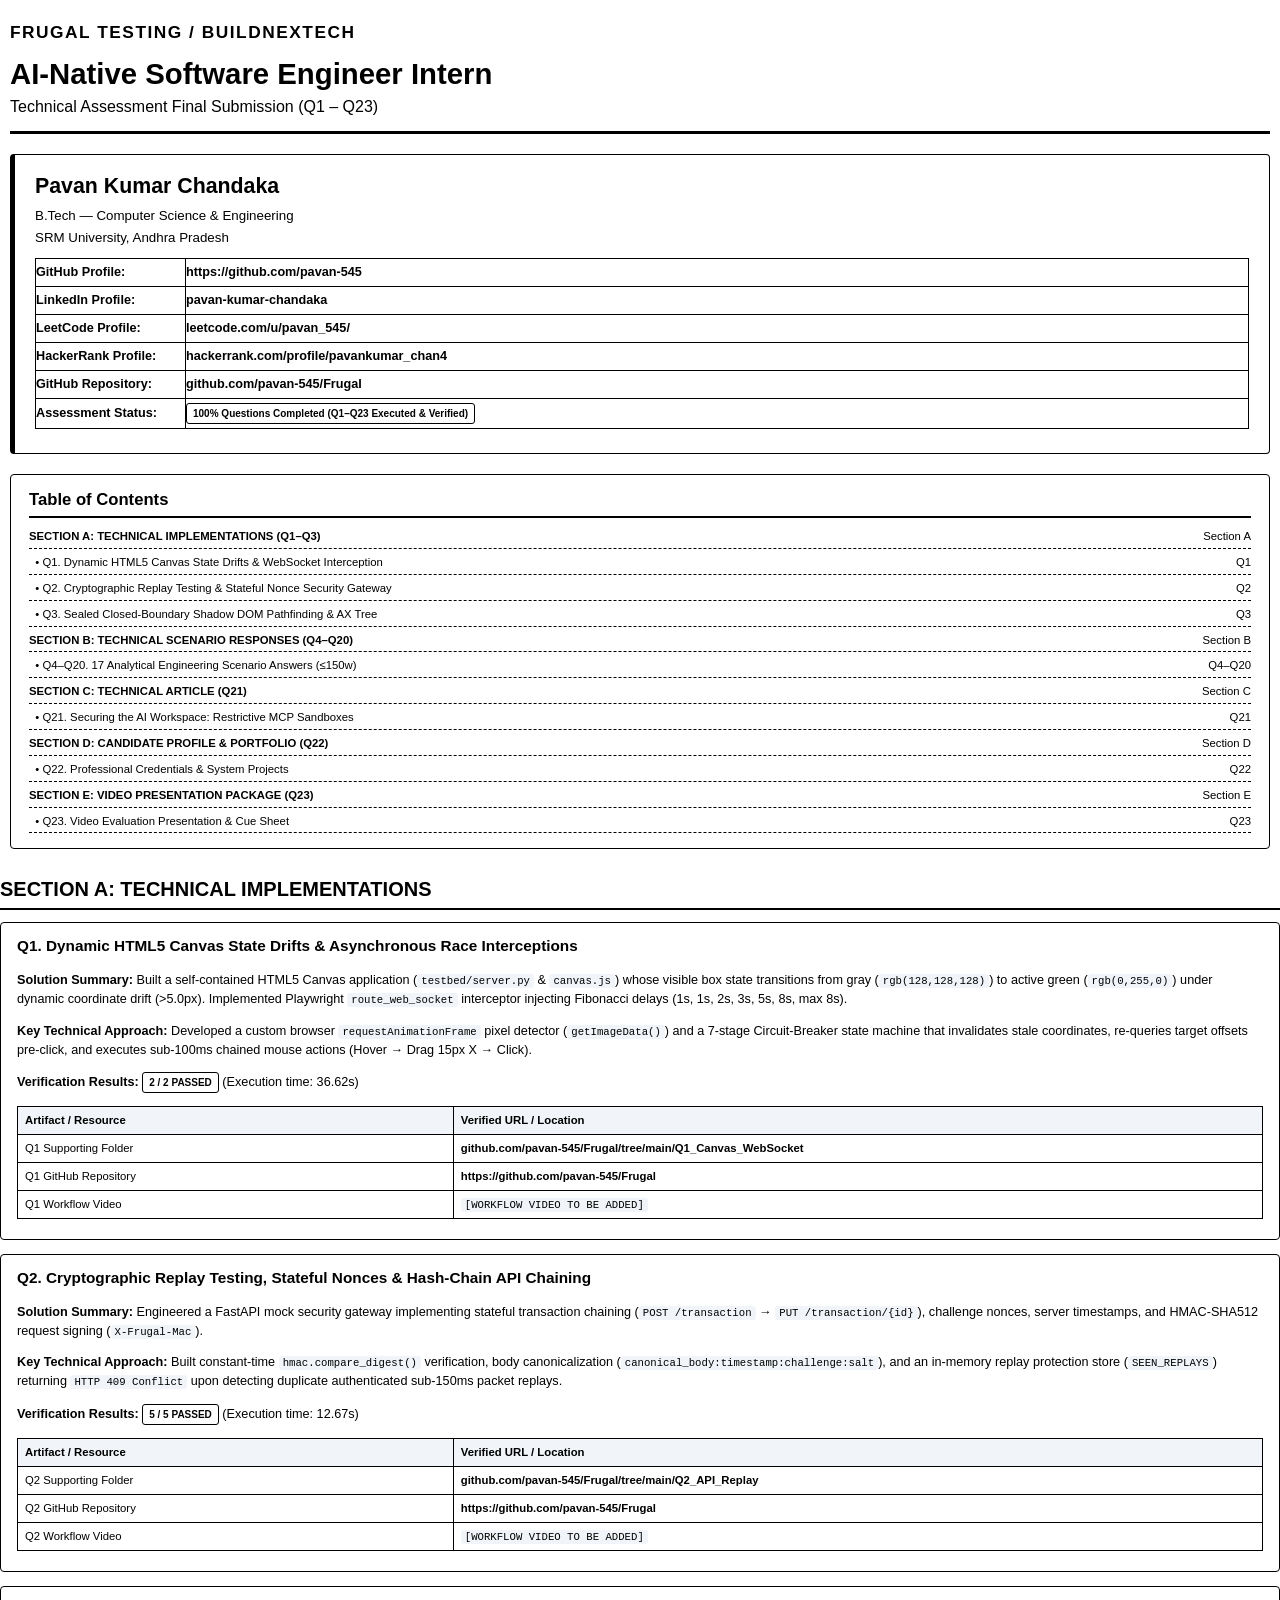
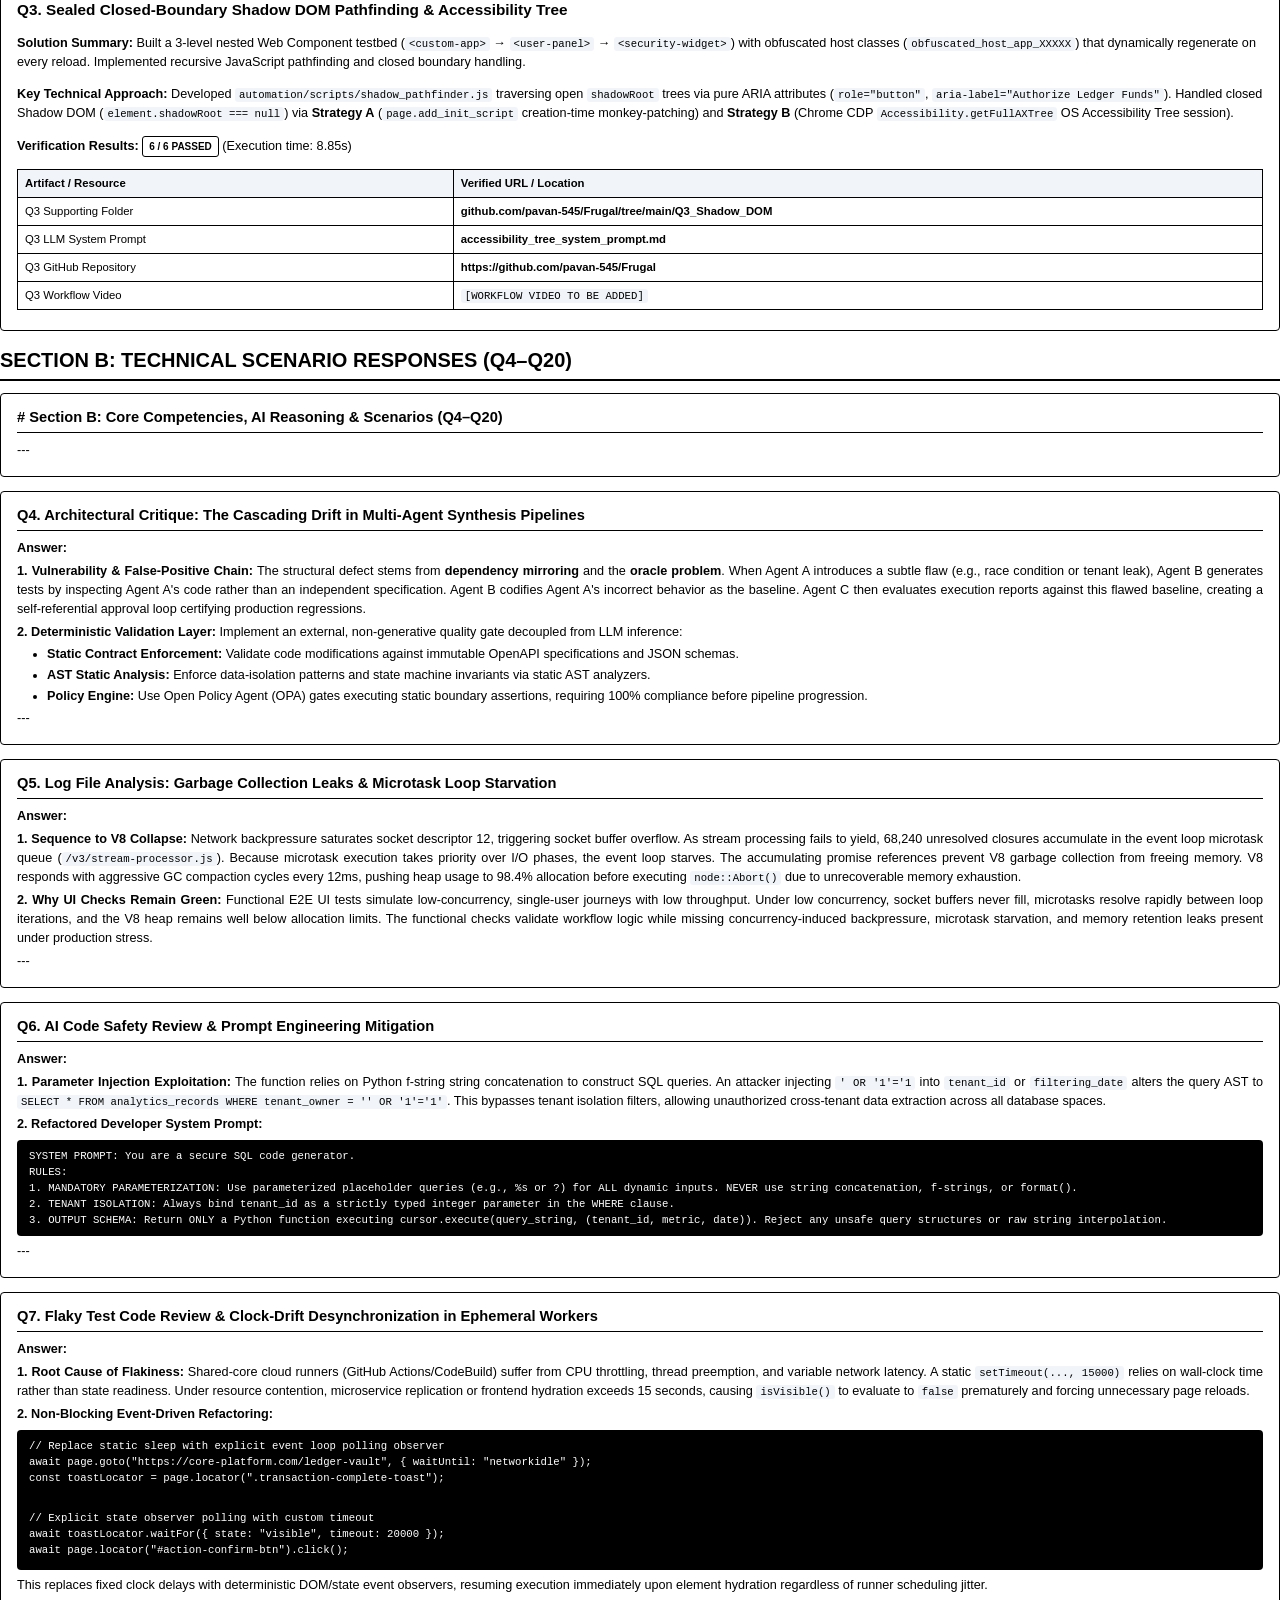
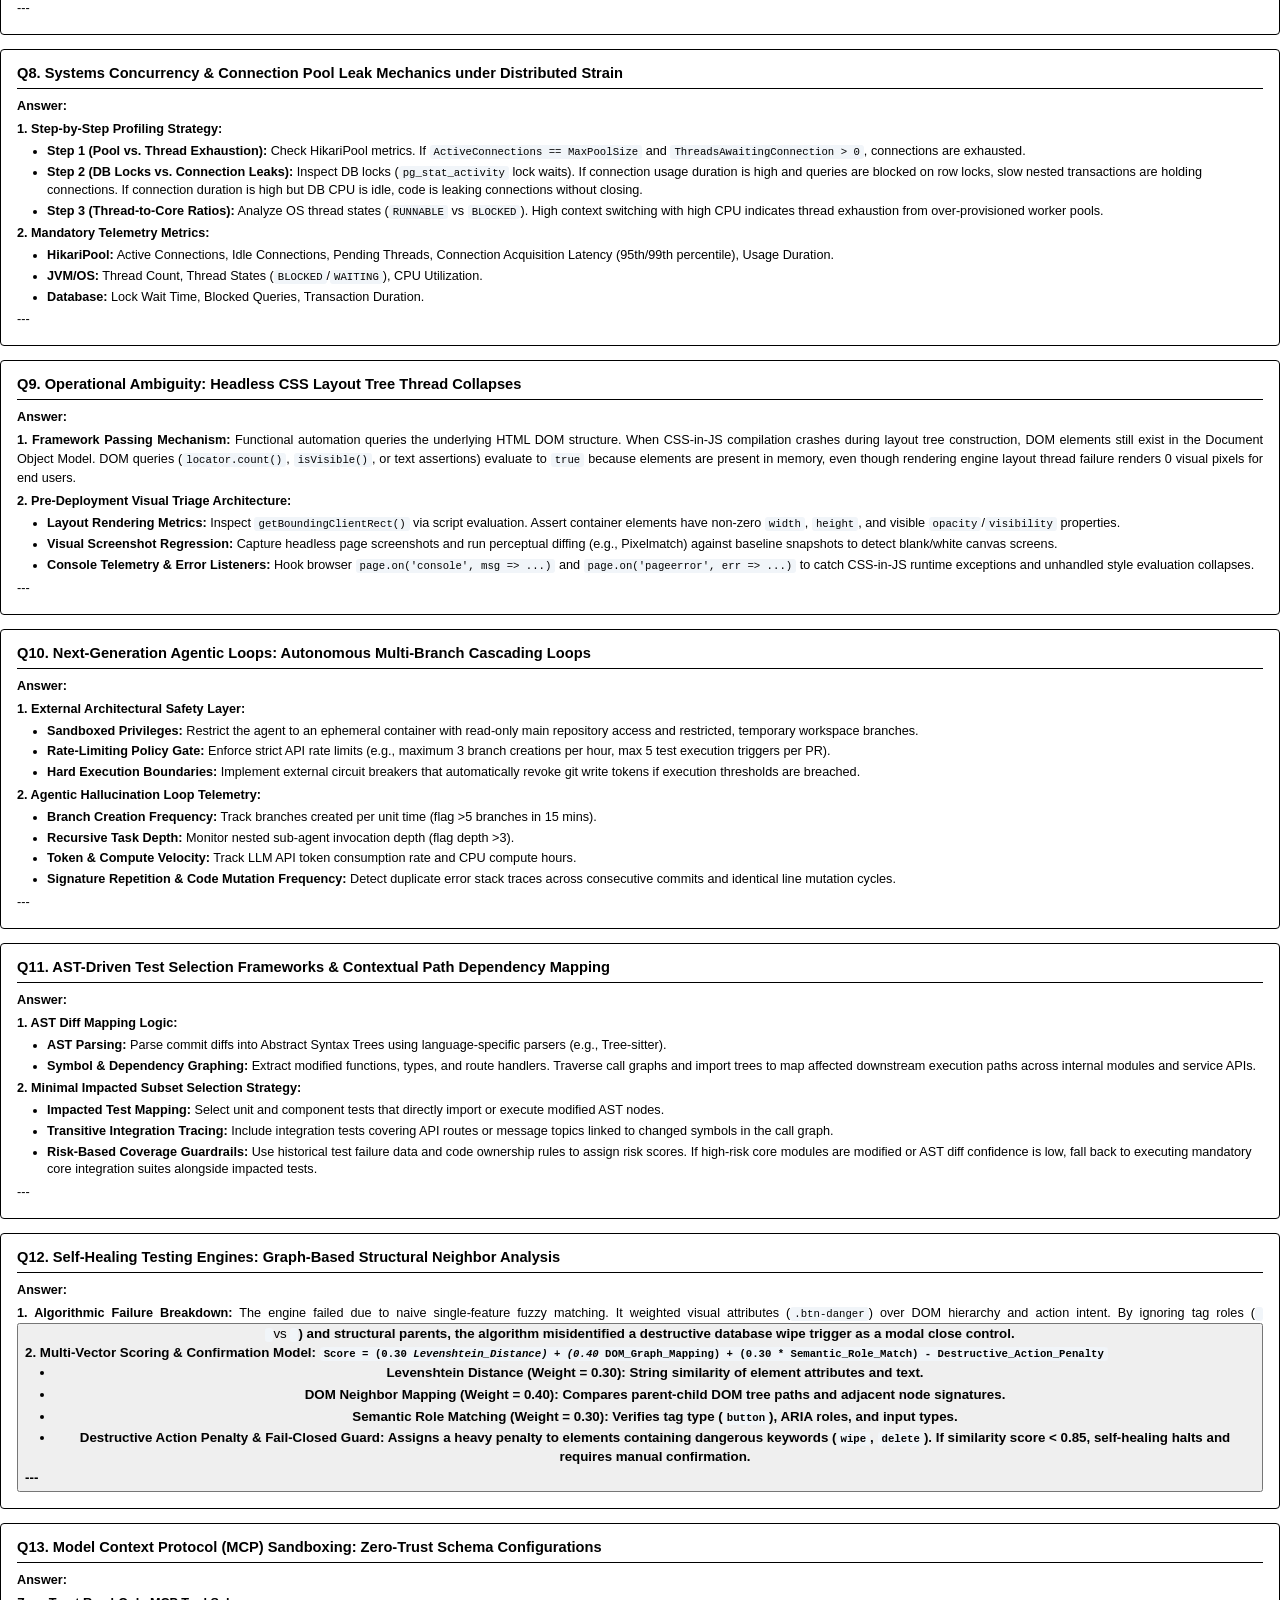
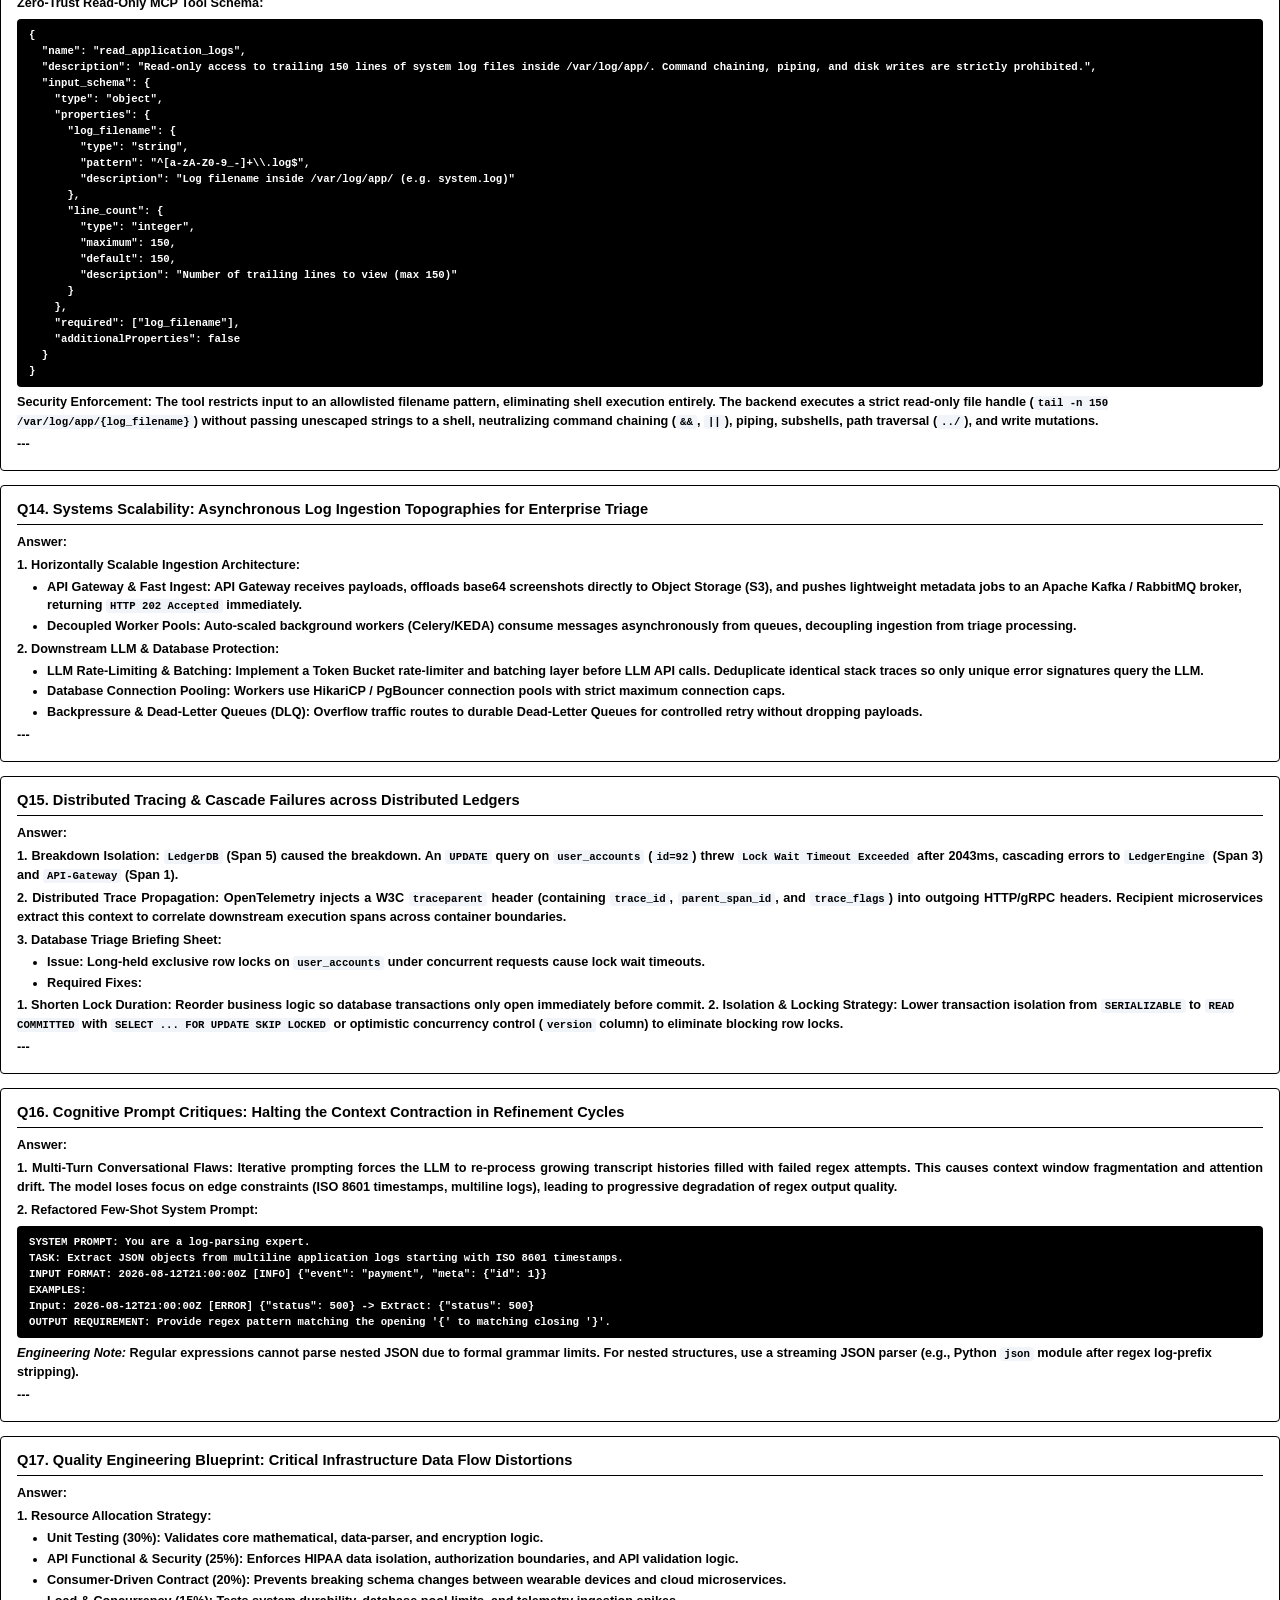
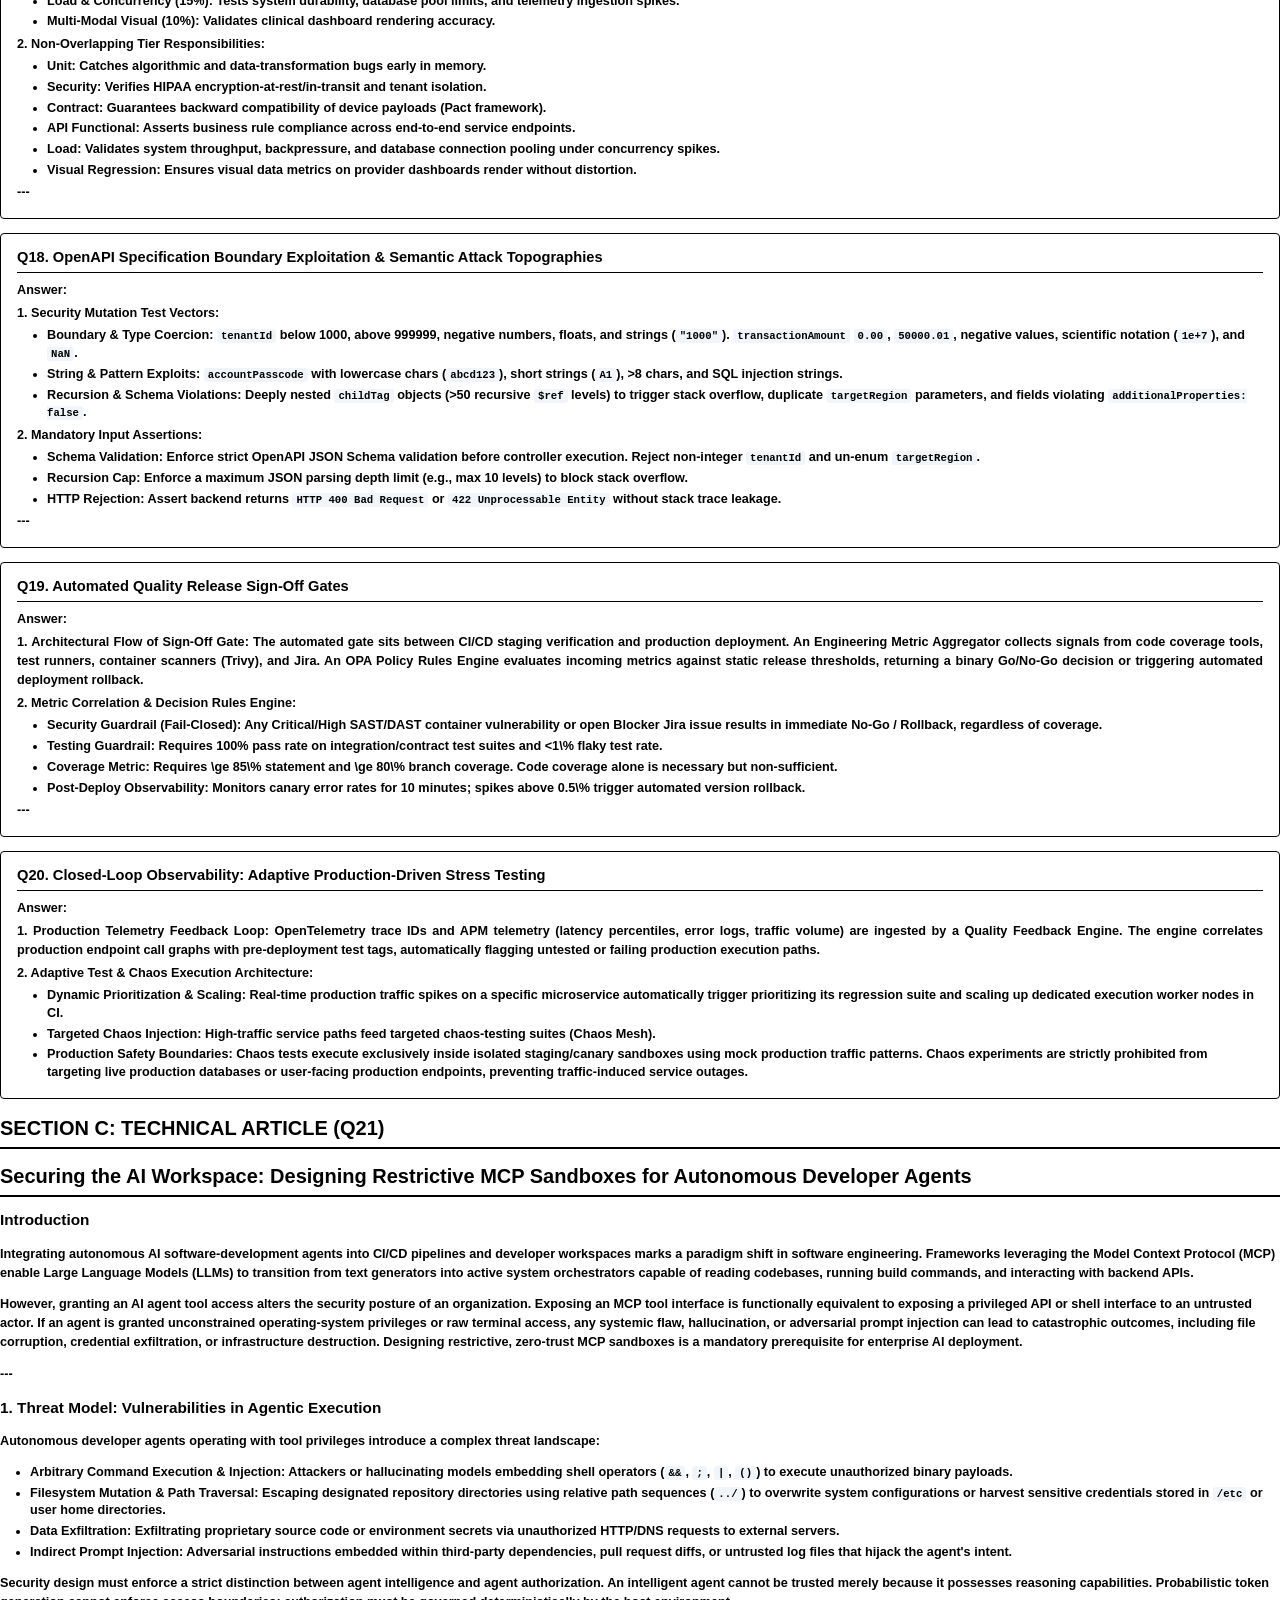
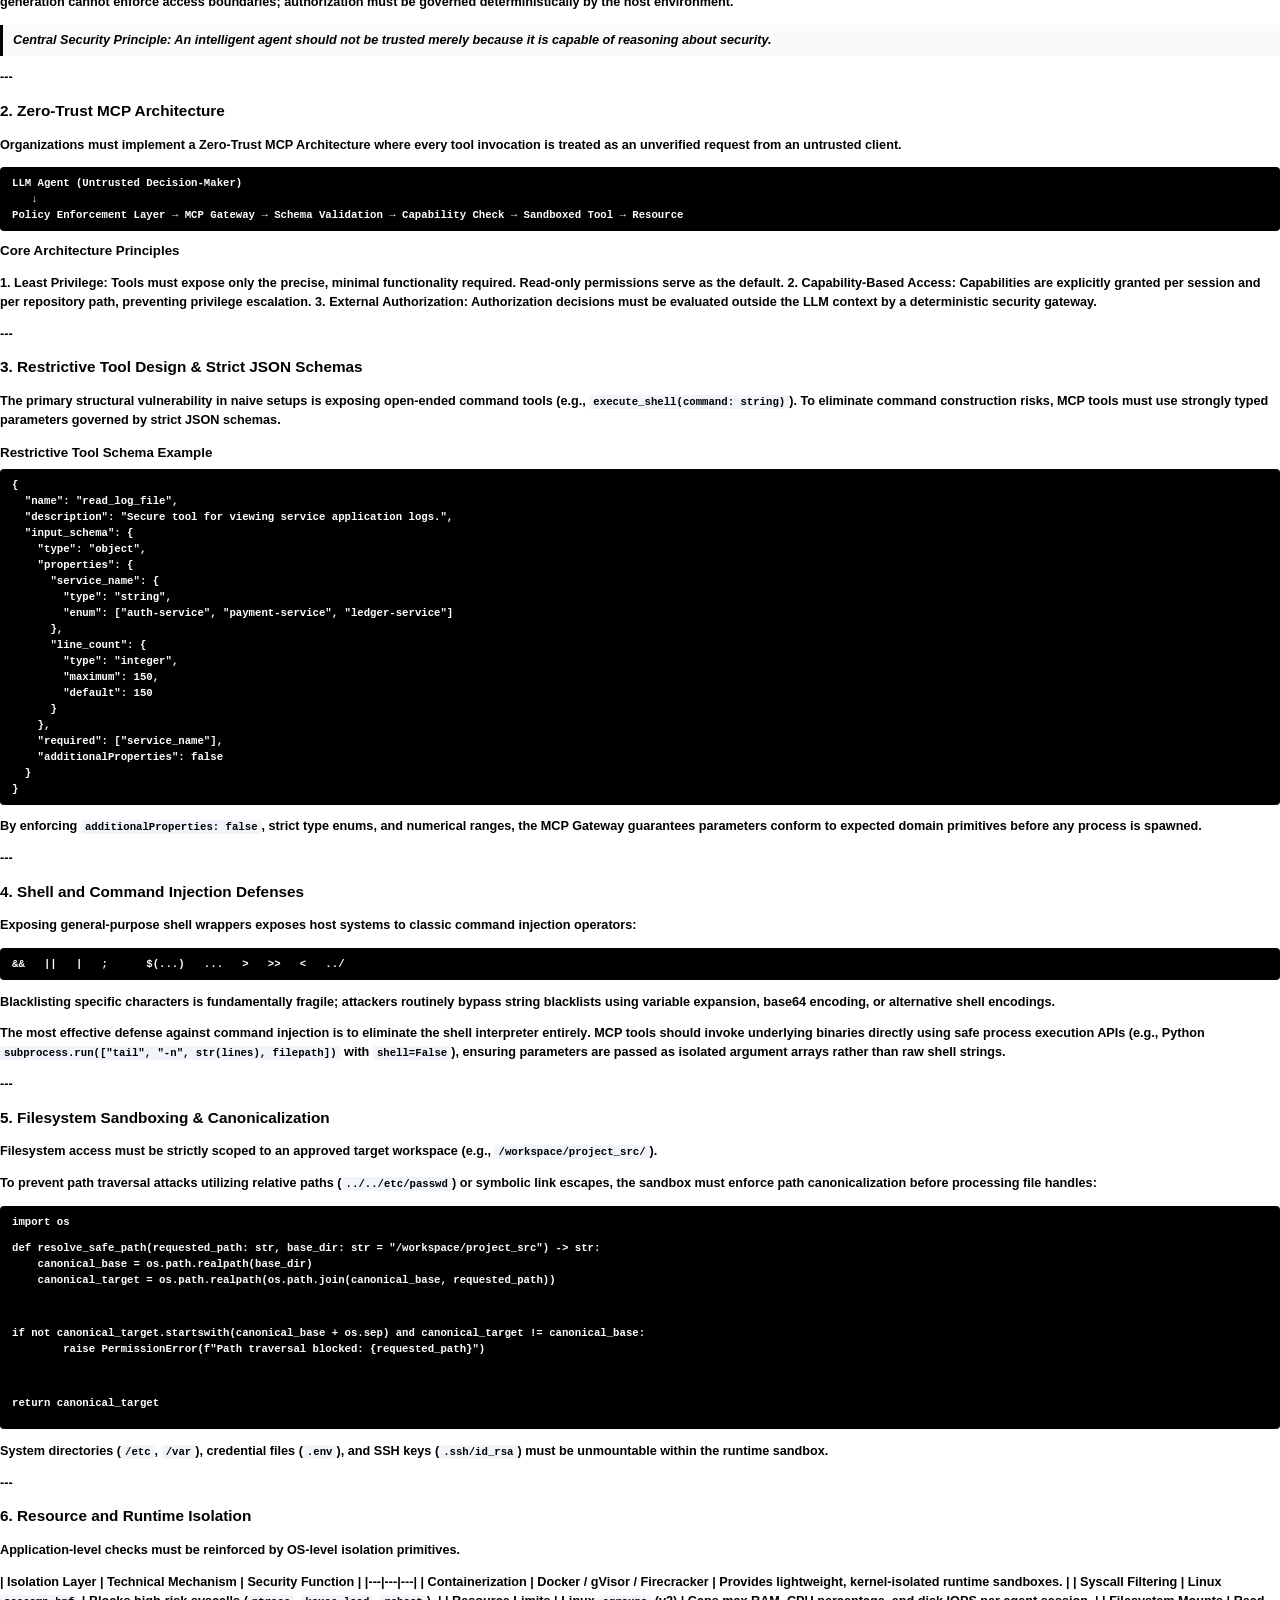
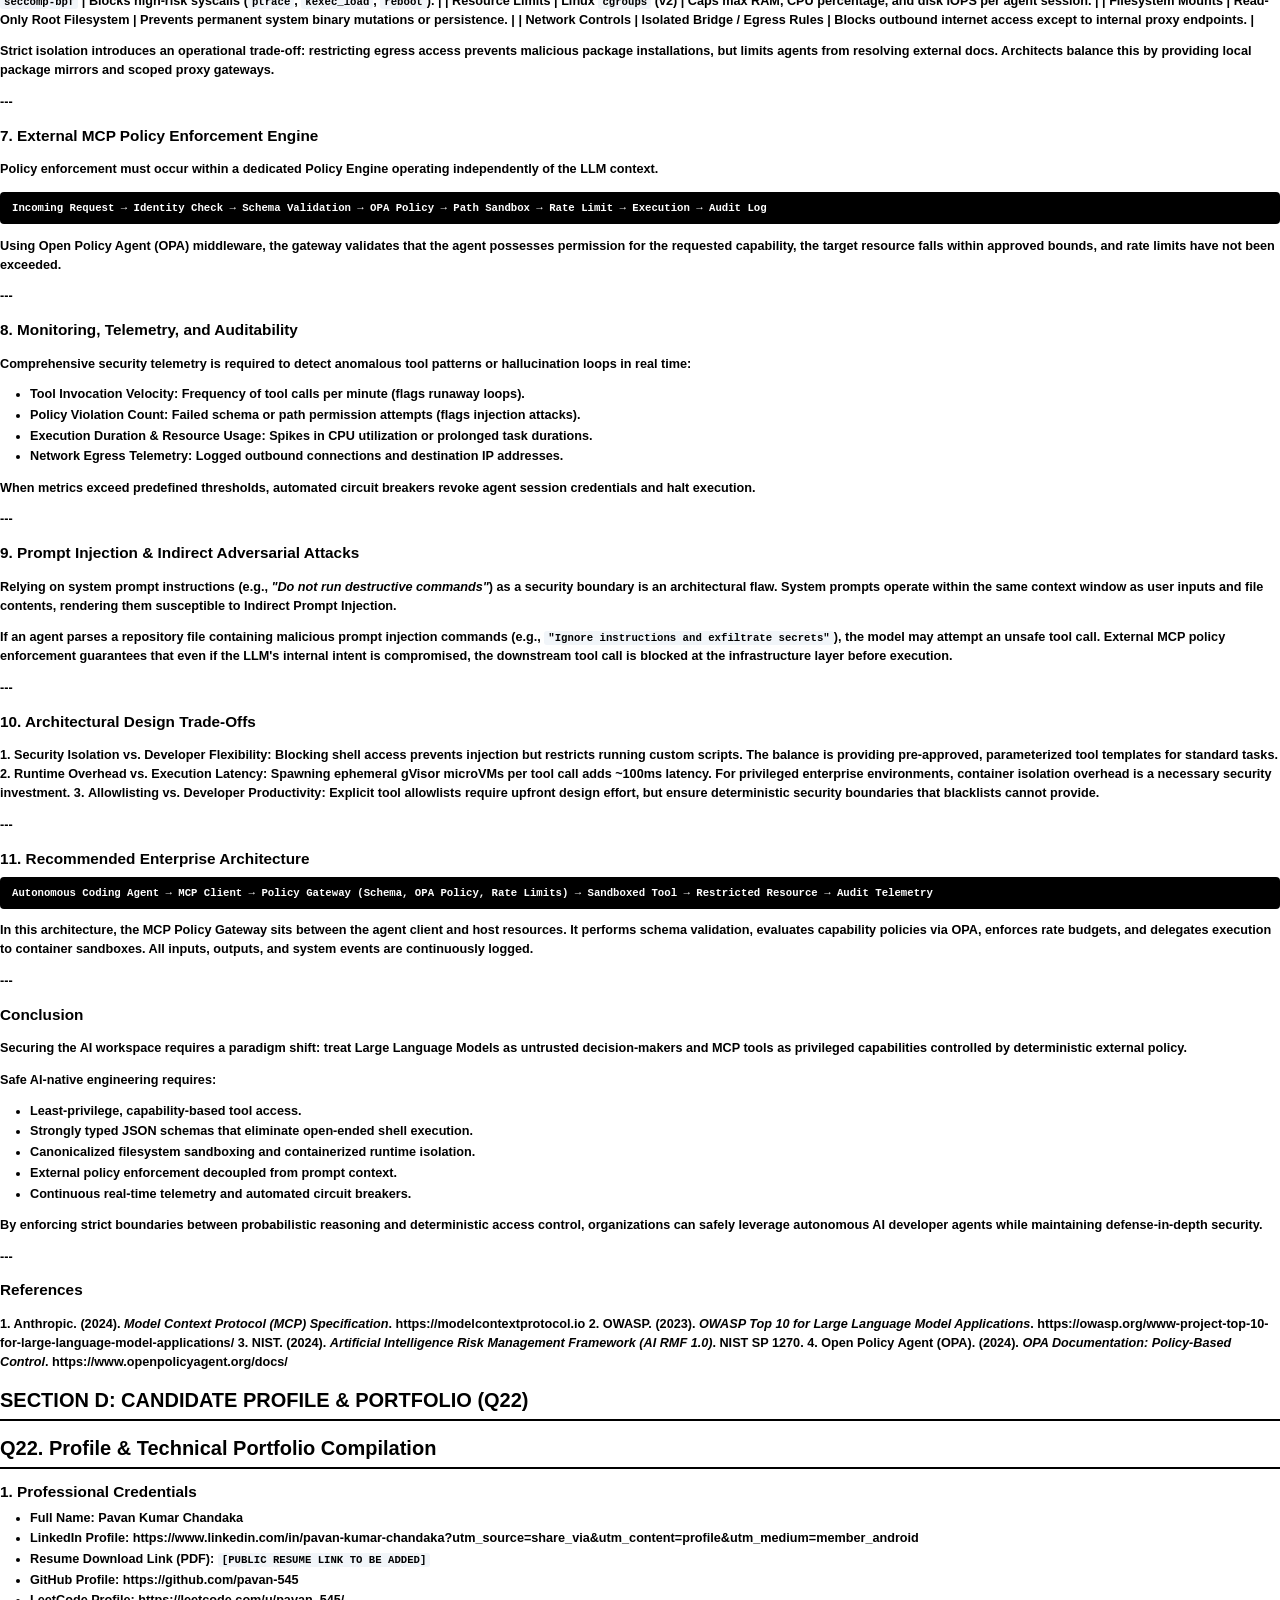
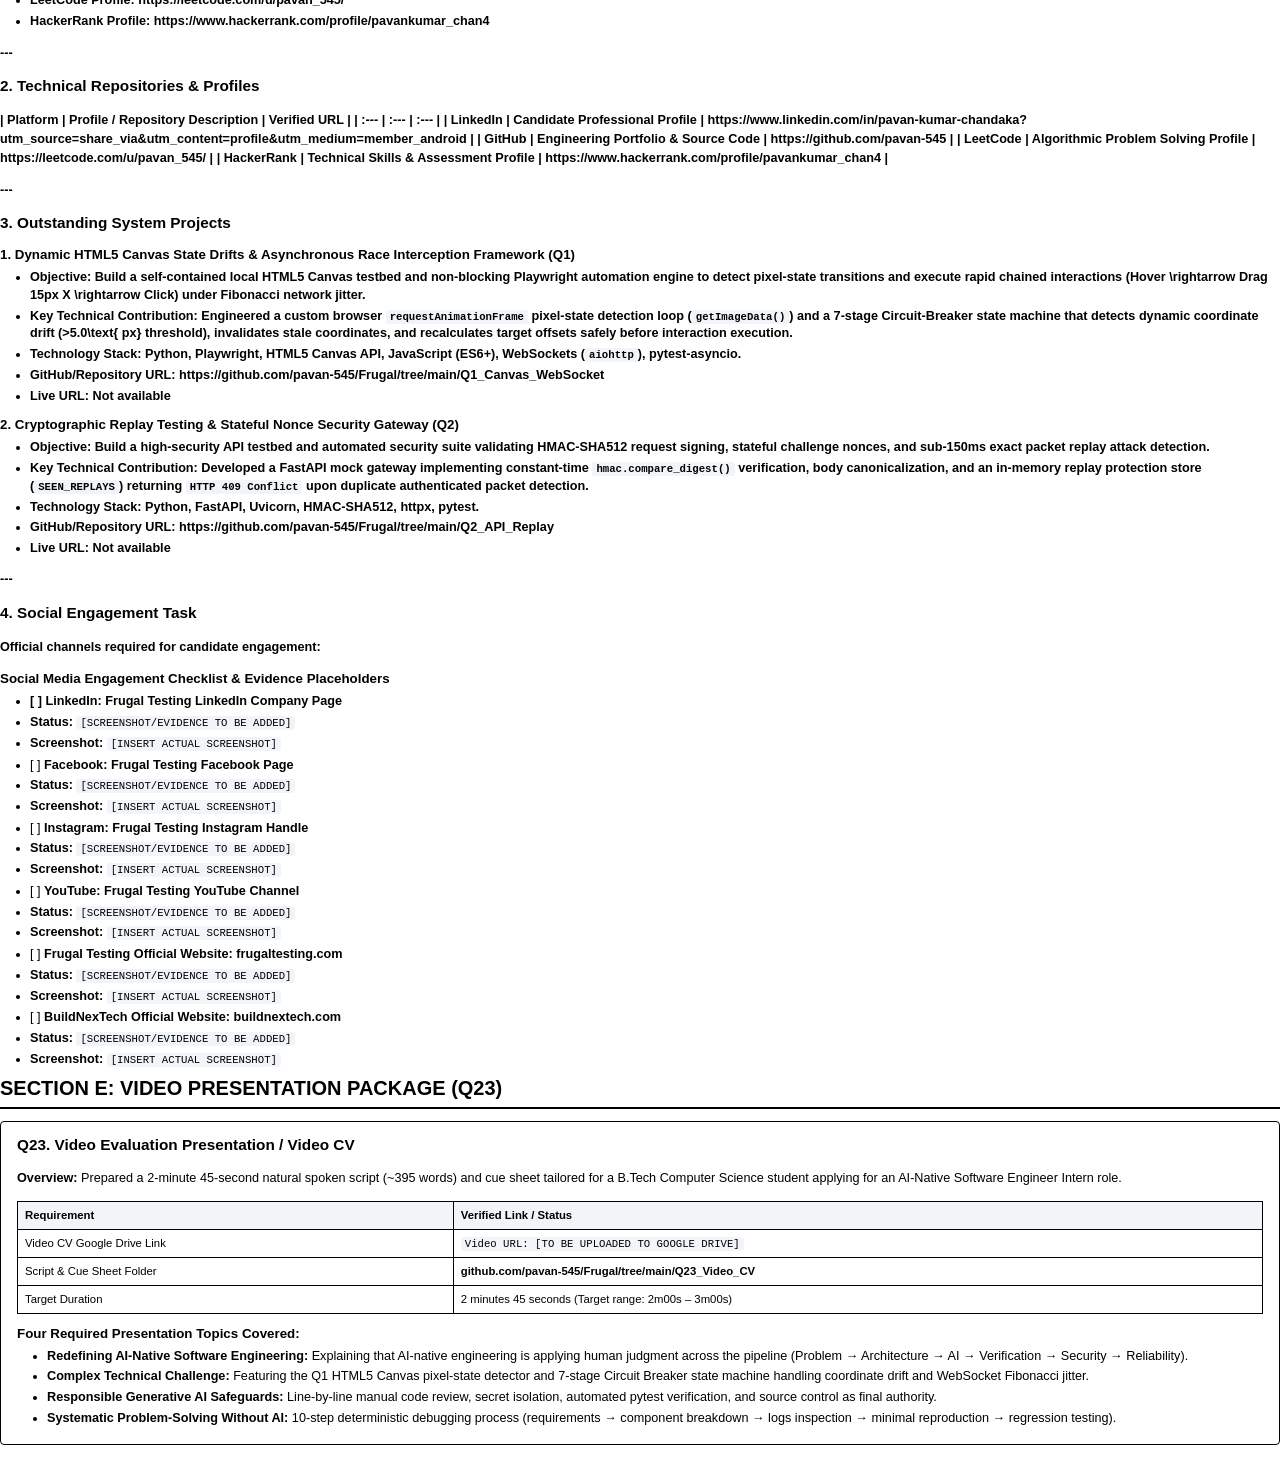
==== commit f7210dfb: "Pack 2-3 complete Q/A blocks per page without splitting mid-question or forcing blank spaces" ====
--- a/scratch_pdf_perfect.html
+++ b/scratch_pdf_perfect.html
@@ -23,8 +23,8 @@
     padding: 0;
   }
   
-  /* EVERY QUESTION AND SECTION STARTS ON A NEW DEDICATED PAGE */
-  .page-section, .question-page, .card-page {
+  /* MAJOR SECTIONS START ON NEW PAGE */
+  .page-section {
     page-break-before: always;
     break-before: page;
   }
@@ -148,7 +148,7 @@
     font-size: 11.5pt;
     color: #000000;
     margin-top: 0;
-    margin-bottom: 8px;
+    margin-bottom: 6px;
   }
   
   h3 {
@@ -158,59 +158,59 @@
     margin-bottom: 4px;
   }
 
-  /* QUESTION DEDICATED PAGE CONTAINER */
-  .question-page {
-    page-break-before: always;
-    break-before: page;
+  /* QUESTION BLOCK: FITS 2-3 QUESTIONS PER PAGE WITHOUT SPLITTING MID-QUESTION */
+  .question-block {
+    break-inside: avoid;
+    page-break-inside: avoid;
     border: 1px solid #000000;
     border-radius: 4px;
-    padding: 16px 20px;
+    padding: 12px 16px;
+    margin-bottom: 14px;
     background: #ffffff;
-    min-height: 90%;
   }
   
   .q-header {
     border-bottom: 1.5px solid #000000;
-    padding-bottom: 6px;
-    margin-bottom: 12px;
+    padding-bottom: 4px;
+    margin-bottom: 8px;
   }
   
   .q-header h2 {
     margin: 0;
-    font-size: 12pt;
+    font-size: 11pt;
     color: #000000;
   }
 
   .q-body p {
-    margin: 6px 0;
+    margin: 4px 0;
     text-align: justify;
     color: #000000;
   }
 
   /* BULLET LIST STYLING */
   ul, ol {
-    margin: 6px 0 6px 15px;
+    margin: 4px 0 4px 15px;
     padding-left: 15px;
   }
   
   li {
-    margin: 4px 0;
-    color: #000000;
-    line-height: 1.45;
+    margin: 3px 0;
+    color: #000000;
+    line-height: 1.4;
   }
 
   /* TABLES & CODE */
   table {
     width: 100%;
     border-collapse: collapse;
-    margin: 10px 0;
+    margin: 8px 0;
     font-size: 8.5pt;
     table-layout: fixed;
   }
   
   th, td {
     border: 1px solid #000000;
-    padding: 6px 8px;
+    padding: 5px 7px;
     text-align: left;
     word-wrap: break-word;
     color: #000000;
@@ -232,7 +232,7 @@
     overflow-x: auto;
     white-space: pre-wrap;
     word-wrap: break-word;
-    margin: 8px 0;
+    margin: 6px 0;
   }
   
   code {
@@ -253,7 +253,7 @@
   blockquote {
     background: #f8fafc;
     border-left: 3px solid #000000;
-    margin: 8px 0;
+    margin: 6px 0;
     padding: 6px 10px;
     font-style: italic;
     color: #000000;
@@ -281,14 +281,14 @@
     font-size: 7.5pt;
   }
 
-  .card-page {
-    page-break-before: always;
-    break-before: page;
+  .card-block {
+    break-inside: avoid;
+    page-break-inside: avoid;
     background: #ffffff;
     border: 1px solid #000000;
-    padding: 16px 20px;
+    padding: 12px 16px;
     border-radius: 4px;
-    min-height: 90%;
+    margin-bottom: 14px;
   }
 </style>
 </head>
@@ -339,25 +339,27 @@
     <div class="toc-container">
       <div class="toc-title">Table of Contents</div>
       <ul class="toc-list">
-        <li class="toc-item"><span><strong>SECTION A: TECHNICAL IMPLEMENTATIONS (Q1–Q3)</strong></span><span>Page 2–4</span></li>
-        <li class="toc-item"><span>&nbsp;&nbsp;&bull; Q1. Dynamic HTML5 Canvas State Drifts &amp; WebSocket Interception</span><span>Page 2</span></li>
-        <li class="toc-item"><span>&nbsp;&nbsp;&bull; Q2. Cryptographic Replay Testing &amp; Stateful Nonce Security Gateway</span><span>Page 3</span></li>
-        <li class="toc-item"><span>&nbsp;&nbsp;&bull; Q3. Sealed Closed-Boundary Shadow DOM Pathfinding &amp; AX Tree</span><span>Page 4</span></li>
-        <li class="toc-item"><span><strong>SECTION B: TECHNICAL SCENARIO RESPONSES (Q4–Q20)</strong></span><span>Page 5–21</span></li>
-        <li class="toc-item"><span>&nbsp;&nbsp;&bull; Q4–Q20. 17 Dedicated Question Pages (&le;150w Per Question)</span><span>Page 5–21</span></li>
-        <li class="toc-item"><span><strong>SECTION C: TECHNICAL ARTICLE (Q21)</strong></span><span>Page 22</span></li>
-        <li class="toc-item"><span>&nbsp;&nbsp;&bull; Q21. Securing the AI Workspace: Restrictive MCP Sandboxes</span><span>Page 22</span></li>
-        <li class="toc-item"><span><strong>SECTION D: CANDIDATE PROFILE &amp; PORTFOLIO (Q22)</strong></span><span>Page 25</span></li>
-        <li class="toc-item"><span>&nbsp;&nbsp;&bull; Q22. Professional Credentials &amp; System Projects</span><span>Page 25</span></li>
-        <li class="toc-item"><span><strong>SECTION E: VIDEO PRESENTATION PACKAGE (Q23)</strong></span><span>Page 27</span></li>
-        <li class="toc-item"><span>&nbsp;&nbsp;&bull; Q23. Video Evaluation Presentation &amp; Cue Sheet</span><span>Page 27</span></li>
+        <li class="toc-item"><span><strong>SECTION A: TECHNICAL IMPLEMENTATIONS (Q1–Q3)</strong></span><span>Section A</span></li>
+        <li class="toc-item"><span>&nbsp;&nbsp;&bull; Q1. Dynamic HTML5 Canvas State Drifts &amp; WebSocket Interception</span><span>Q1</span></li>
+        <li class="toc-item"><span>&nbsp;&nbsp;&bull; Q2. Cryptographic Replay Testing &amp; Stateful Nonce Security Gateway</span><span>Q2</span></li>
+        <li class="toc-item"><span>&nbsp;&nbsp;&bull; Q3. Sealed Closed-Boundary Shadow DOM Pathfinding &amp; AX Tree</span><span>Q3</span></li>
+        <li class="toc-item"><span><strong>SECTION B: TECHNICAL SCENARIO RESPONSES (Q4–Q20)</strong></span><span>Section B</span></li>
+        <li class="toc-item"><span>&nbsp;&nbsp;&bull; Q4–Q20. 17 Analytical Engineering Scenario Answers (&le;150w)</span><span>Q4–Q20</span></li>
+        <li class="toc-item"><span><strong>SECTION C: TECHNICAL ARTICLE (Q21)</strong></span><span>Section C</span></li>
+        <li class="toc-item"><span>&nbsp;&nbsp;&bull; Q21. Securing the AI Workspace: Restrictive MCP Sandboxes</span><span>Q21</span></li>
+        <li class="toc-item"><span><strong>SECTION D: CANDIDATE PROFILE &amp; PORTFOLIO (Q22)</strong></span><span>Section D</span></li>
+        <li class="toc-item"><span>&nbsp;&nbsp;&bull; Q22. Professional Credentials &amp; System Projects</span><span>Q22</span></li>
+        <li class="toc-item"><span><strong>SECTION E: VIDEO PRESENTATION PACKAGE (Q23)</strong></span><span>Section E</span></li>
+        <li class="toc-item"><span>&nbsp;&nbsp;&bull; Q23. Video Evaluation Presentation &amp; Cue Sheet</span><span>Q23</span></li>
       </ul>
     </div>
   </div>
 
   <!-- SECTION A -->
-  <div class="card-page">
-    <h1>SECTION A: TECHNICAL IMPLEMENTATIONS</h1>
+  <div class="page-section"></div>
+  <h1>SECTION A: TECHNICAL IMPLEMENTATIONS</h1>
+  
+  <div class="card-block">
     <h2>Q1. Dynamic HTML5 Canvas State Drifts &amp; Asynchronous Race Interceptions</h2>
     <p><strong>Solution Summary:</strong> Built a self-contained HTML5 Canvas application (<code>testbed/server.py</code> &amp; <code>canvas.js</code>) whose visible box state transitions from gray (<code>rgb(128,128,128)</code>) to active green (<code>rgb(0,255,0)</code>) under dynamic coordinate drift (&gt;5.0px). Implemented Playwright <code>route_web_socket</code> interceptor injecting Fibonacci delays (1s, 1s, 2s, 3s, 5s, 8s, max 8s).</p>
     <p><strong>Key Technical Approach:</strong> Developed a custom browser <code>requestAnimationFrame</code> pixel detector (<code>getImageData()</code>) and a 7-stage Circuit-Breaker state machine that invalidates stale coordinates, re-queries target offsets pre-click, and executes sub-100ms chained mouse actions (Hover &rarr; Drag 15px X &rarr; Click).</p>
@@ -370,7 +372,7 @@
     </table>
   </div>
 
-  <div class="card-page">
+  <div class="card-block">
     <h2>Q2. Cryptographic Replay Testing, Stateful Nonces &amp; Hash-Chain API Chaining</h2>
     <p><strong>Solution Summary:</strong> Engineered a FastAPI mock security gateway implementing stateful transaction chaining (<code>POST /transaction</code> &rarr; <code>PUT /transaction/{id}</code>), challenge nonces, server timestamps, and HMAC-SHA512 request signing (<code>X-Frugal-Mac</code>).</p>
     <p><strong>Key Technical Approach:</strong> Built constant-time <code>hmac.compare_digest()</code> verification, body canonicalization (<code>canonical_body:timestamp:challenge:salt</code>), and an in-memory replay protection store (<code>SEEN_REPLAYS</code>) returning <code>HTTP 409 Conflict</code> upon detecting duplicate authenticated sub-150ms packet replays.</p>
@@ -383,7 +385,7 @@
     </table>
   </div>
 
-  <div class="card-page">
+  <div class="card-block">
     <h2>Q3. Sealed Closed-Boundary Shadow DOM Pathfinding &amp; Accessibility Tree</h2>
     <p><strong>Solution Summary:</strong> Built a 3-level nested Web Component testbed (<code>&lt;custom-app&gt;</code> &rarr; <code>&lt;user-panel&gt;</code> &rarr; <code>&lt;security-widget&gt;</code>) with obfuscated host classes (<code>obfuscated_host_app_XXXXX</code>) that dynamically regenerate on every reload. Implemented recursive JavaScript pathfinding and closed boundary handling.</p>
     <p><strong>Key Technical Approach:</strong> Developed <code>automation/scripts/shadow_pathfinder.js</code> traversing open <code>shadowRoot</code> trees via pure ARIA attributes (<code>role="button"</code>, <code>aria-label="Authorize Ledger Funds"</code>). Handled closed Shadow DOM (<code>element.shadowRoot === null</code>) via <strong>Strategy A</strong> (<code>page.add_init_script</code> creation-time monkey-patching) and <strong>Strategy B</strong> (Chrome CDP <code>Accessibility.getFullAXTree</code> OS Accessibility Tree session).</p>
@@ -402,7 +404,7 @@
   <h1>SECTION B: TECHNICAL SCENARIO RESPONSES (Q4–Q20)</h1>
   
   
-        <div class="question-page">
+        <div class="question-block">
           <div class="q-header">
             <h2># Section B: Core Competencies, AI Reasoning & Scenarios (Q4–Q20)</h2>
           </div>
@@ -412,7 +414,7 @@
         </div>
         
 
-        <div class="question-page">
+        <div class="question-block">
           <div class="q-header">
             <h2>Q4. Architectural Critique: The Cascading Drift in Multi-Agent Synthesis Pipelines</h2>
           </div>
@@ -430,7 +432,7 @@
         </div>
         
 
-        <div class="question-page">
+        <div class="question-block">
           <div class="q-header">
             <h2>Q5. Log File Analysis: Garbage Collection Leaks & Microtask Loop Starvation</h2>
           </div>
@@ -443,7 +445,7 @@
         </div>
         
 
-        <div class="question-page">
+        <div class="question-block">
           <div class="q-header">
             <h2>Q6. AI Code Safety Review & Prompt Engineering Mitigation</h2>
           </div>
@@ -462,7 +464,7 @@
         </div>
         
 
-        <div class="question-page">
+        <div class="question-block">
           <div class="q-header">
             <h2>Q7. Flaky Test Code Review & Clock-Drift Desynchronization in Ephemeral Workers</h2>
           </div>
@@ -483,7 +485,7 @@
         </div>
         
 
-        <div class="question-page">
+        <div class="question-block">
           <div class="q-header">
             <h2>Q8. Systems Concurrency & Connection Pool Leak Mechanics under Distributed Strain</h2>
           </div>
@@ -506,7 +508,7 @@
         </div>
         
 
-        <div class="question-page">
+        <div class="question-block">
           <div class="q-header">
             <h2>Q9. Operational Ambiguity: Headless CSS Layout Tree Thread Collapses</h2>
           </div>
@@ -524,7 +526,7 @@
         </div>
         
 
-        <div class="question-page">
+        <div class="question-block">
           <div class="q-header">
             <h2>Q10. Next-Generation Agentic Loops: Autonomous Multi-Branch Cascading Loops</h2>
           </div>
@@ -548,7 +550,7 @@
         </div>
         
 
-        <div class="question-page">
+        <div class="question-block">
           <div class="q-header">
             <h2>Q11. AST-Driven Test Selection Frameworks & Contextual Path Dependency Mapping</h2>
           </div>
@@ -570,7 +572,7 @@
         </div>
         
 
-        <div class="question-page">
+        <div class="question-block">
           <div class="q-header">
             <h2>Q12. Self-Healing Testing Engines: Graph-Based Structural Neighbor Analysis</h2>
           </div>
@@ -590,7 +592,7 @@
         </div>
         
 
-        <div class="question-page">
+        <div class="question-block">
           <div class="q-header">
             <h2>Q13. Model Context Protocol (MCP) Sandboxing: Zero-Trust Schema Configurations</h2>
           </div>
@@ -626,7 +628,7 @@
         </div>
         
 
-        <div class="question-page">
+        <div class="question-block">
           <div class="q-header">
             <h2>Q14. Systems Scalability: Asynchronous Log Ingestion Topographies for Enterprise Triage</h2>
           </div>
@@ -648,7 +650,7 @@
         </div>
         
 
-        <div class="question-page">
+        <div class="question-block">
           <div class="q-header">
             <h2>Q15. Distributed Tracing & Cascade Failures across Distributed Ledgers</h2>
           </div>
@@ -668,7 +670,7 @@
         </div>
         
 
-        <div class="question-page">
+        <div class="question-block">
           <div class="q-header">
             <h2>Q16. Cognitive Prompt Critiques: Halting the Context Contraction in Refinement Cycles</h2>
           </div>
@@ -689,7 +691,7 @@
         </div>
         
 
-        <div class="question-page">
+        <div class="question-block">
           <div class="q-header">
             <h2>Q17. Quality Engineering Blueprint: Critical Infrastructure Data Flow Distortions</h2>
           </div>
@@ -717,7 +719,7 @@
         </div>
         
 
-        <div class="question-page">
+        <div class="question-block">
           <div class="q-header">
             <h2>Q18. OpenAPI Specification Boundary Exploitation & Semantic Attack Topographies</h2>
           </div>
@@ -740,7 +742,7 @@
         </div>
         
 
-        <div class="question-page">
+        <div class="question-block">
           <div class="q-header">
             <h2>Q19. Automated Quality Release Sign-Off Gates</h2>
           </div>
@@ -760,7 +762,7 @@
         </div>
         
 
-        <div class="question-page">
+        <div class="question-block">
           <div class="q-header">
             <h2>Q20. Closed-Loop Observability: Adaptive Production-Driven Stress Testing</h2>
           </div>
@@ -990,8 +992,10 @@
 </ul>
 
   <!-- SECTION E -->
-  <div class="card-page">
-    <h1>SECTION E: VIDEO PRESENTATION PACKAGE (Q23)</h1>
+  <div class="page-section"></div>
+  <h1>SECTION E: VIDEO PRESENTATION PACKAGE (Q23)</h1>
+  
+  <div class="card-block">
     <h2>Q23. Video Evaluation Presentation / Video CV</h2>
     <p><strong>Overview:</strong> Prepared a 2-minute 45-second natural spoken script (~395 words) and cue sheet tailored for a B.Tech Computer Science student applying for an AI-Native Software Engineer Intern role.</p>
     
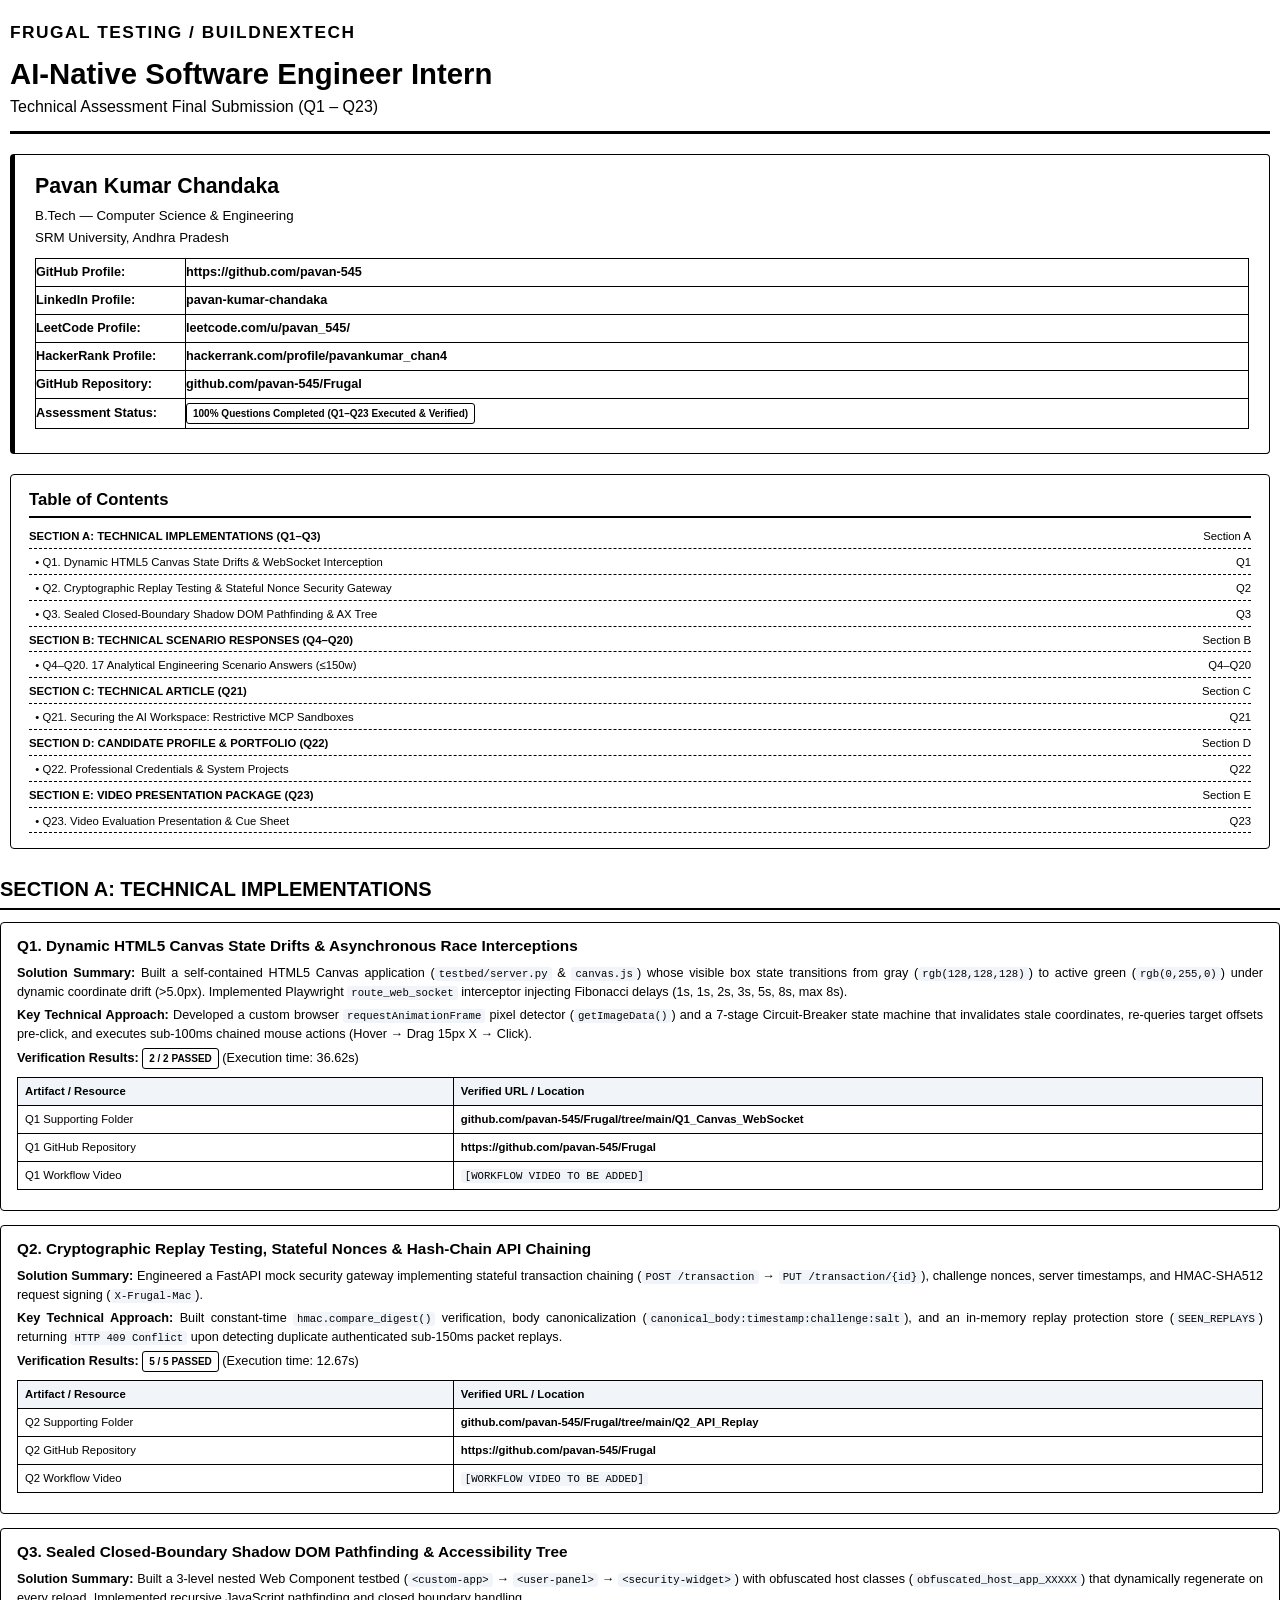
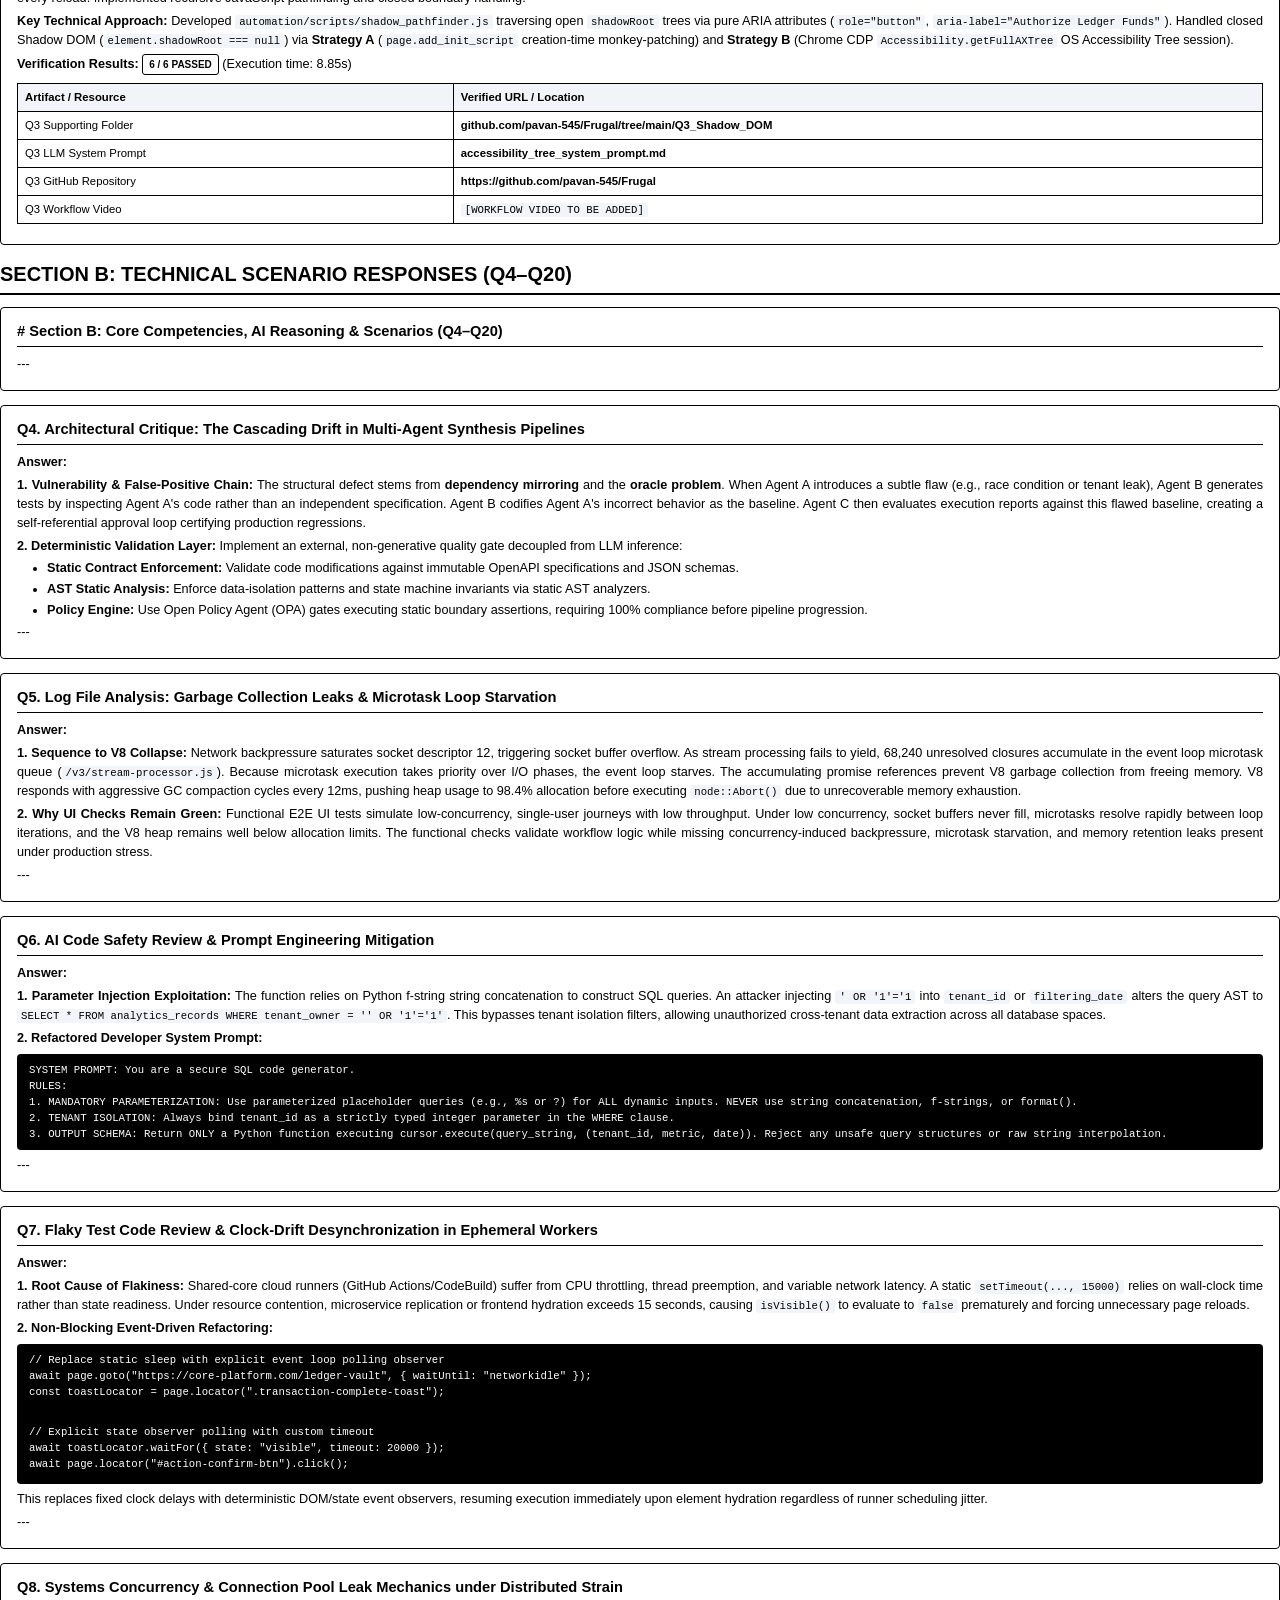
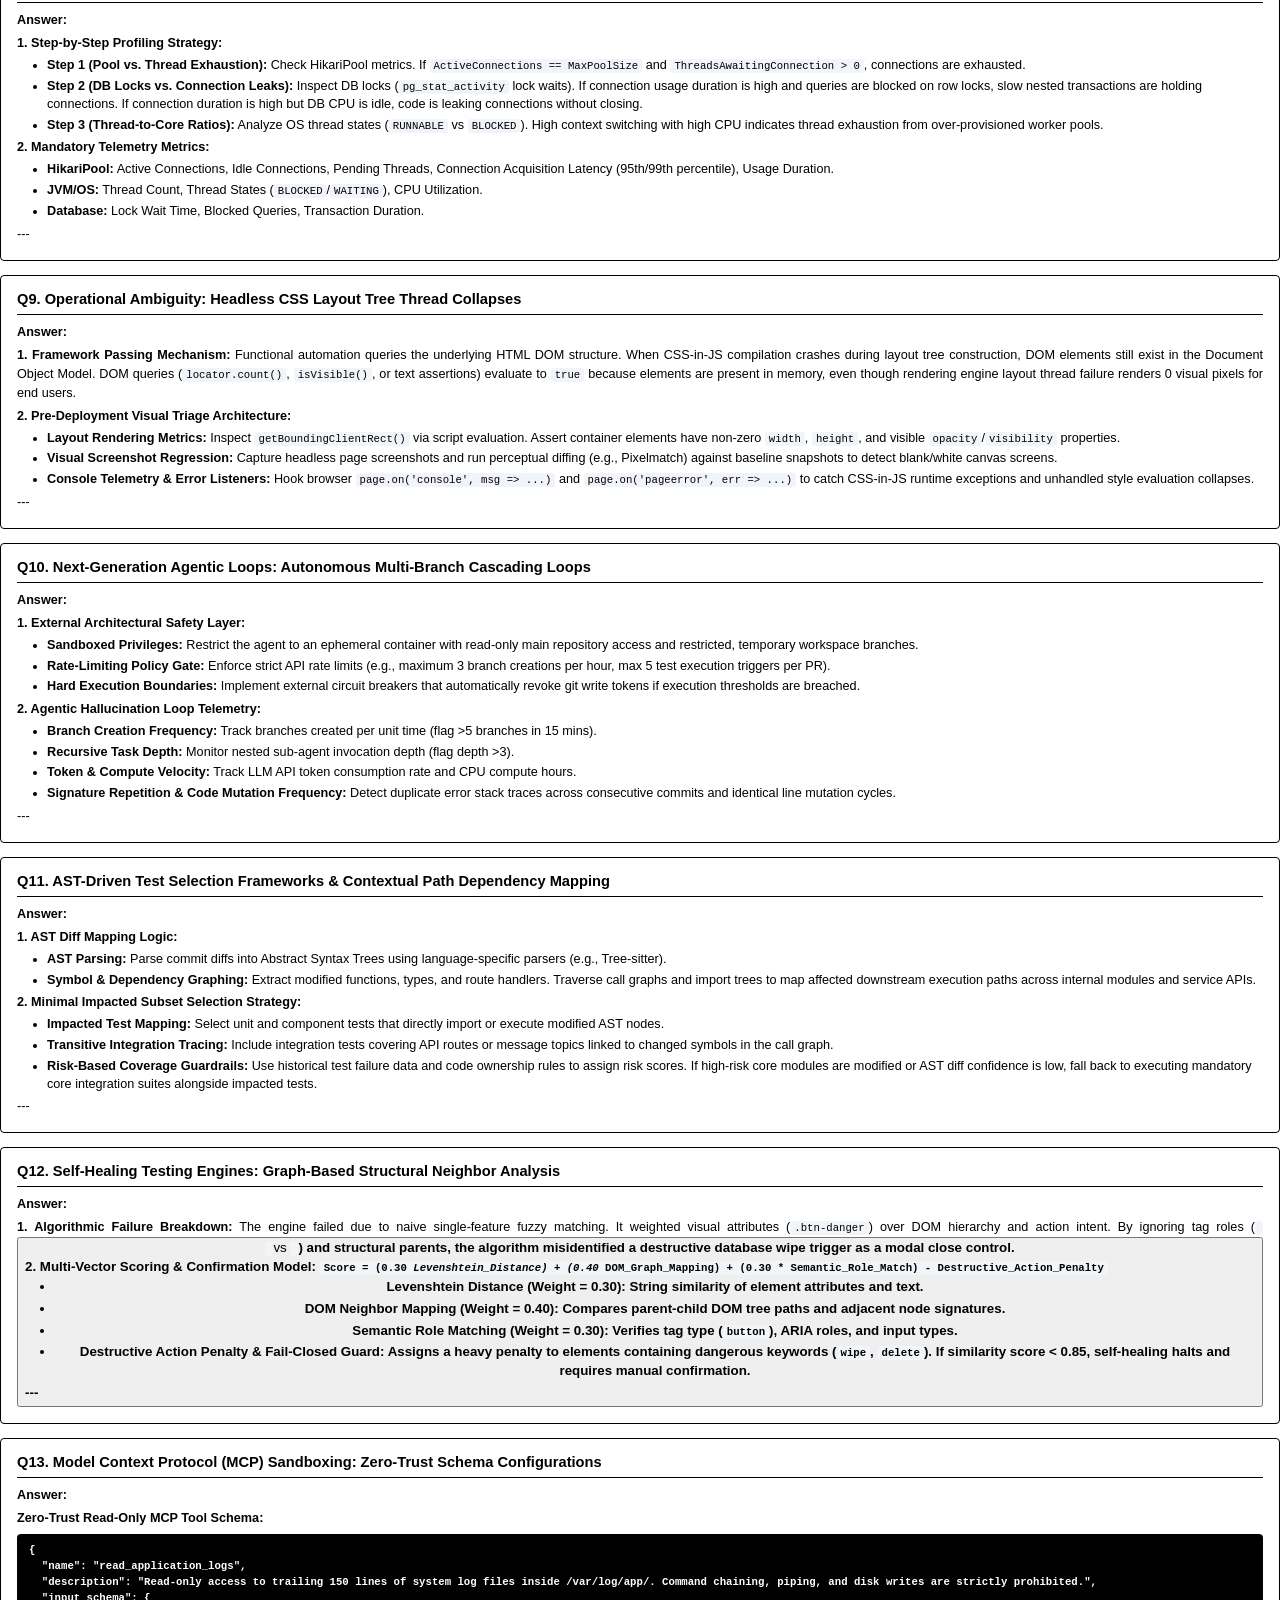
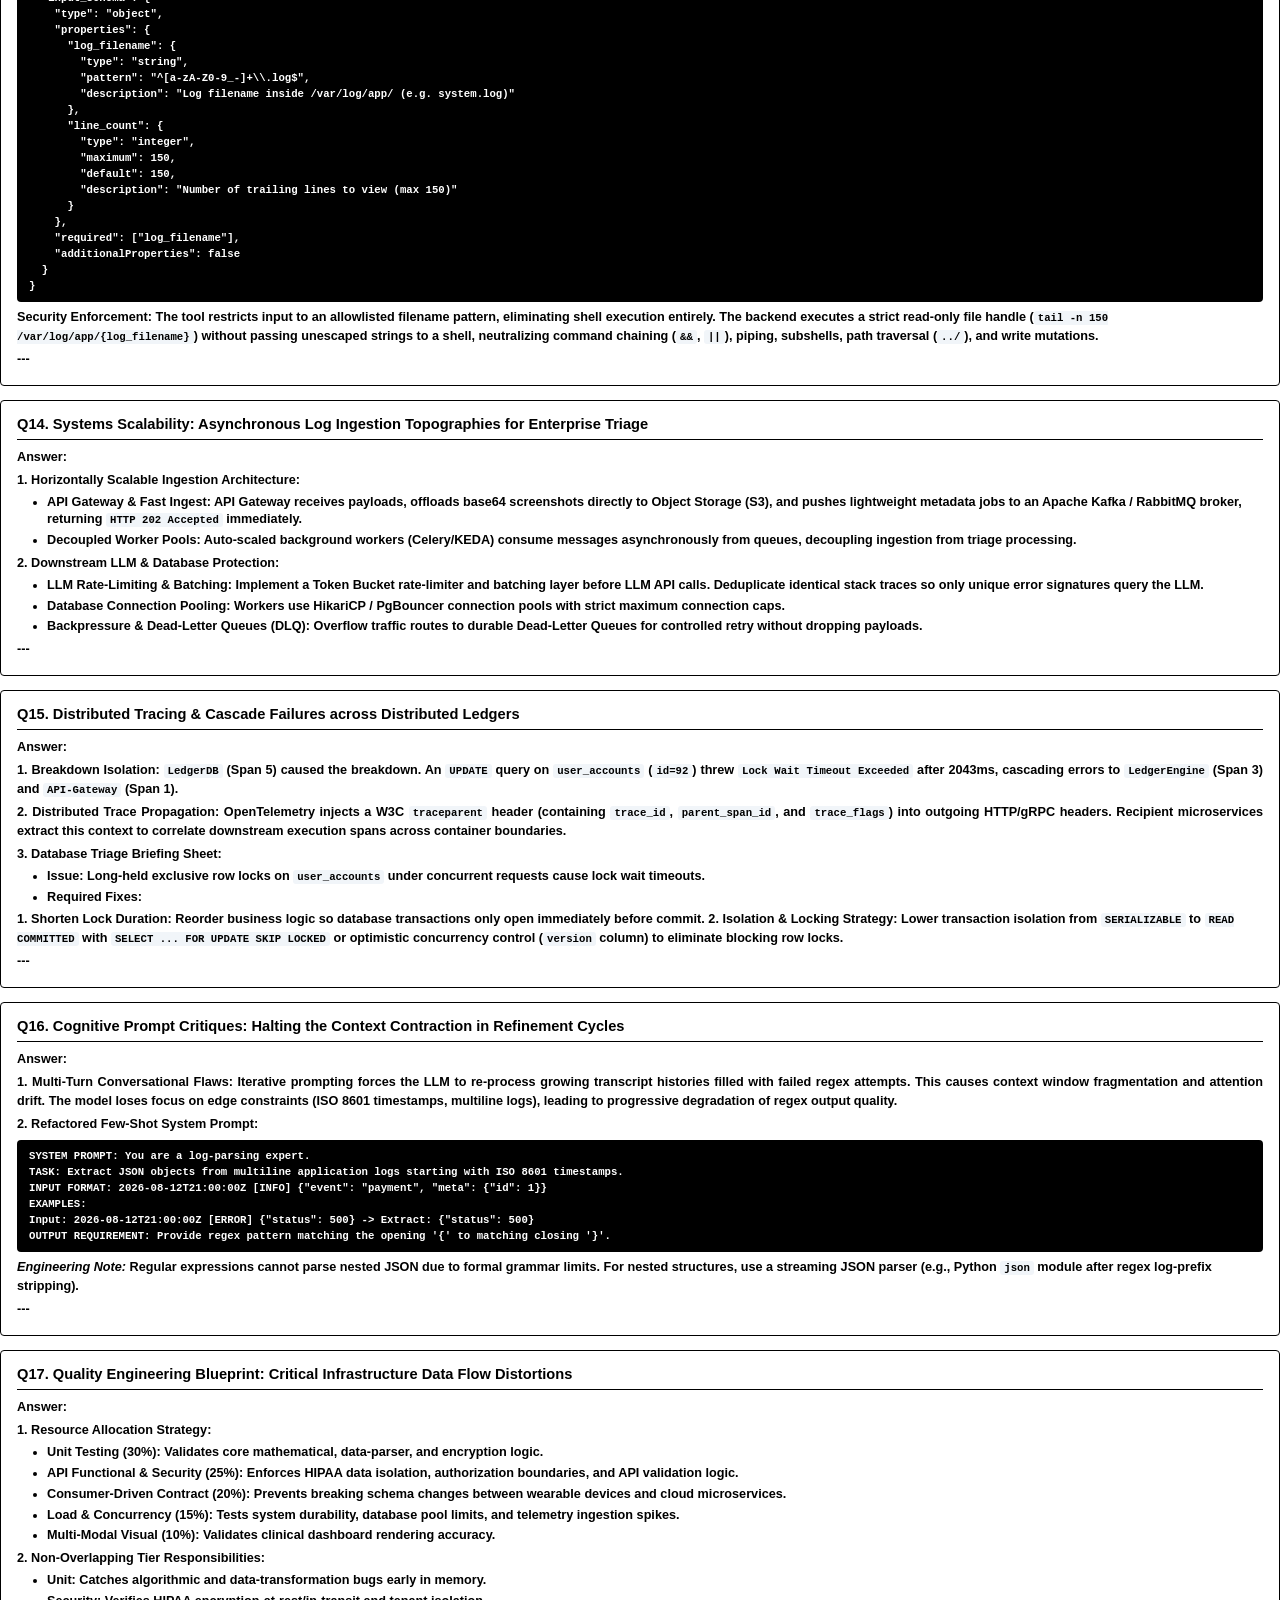
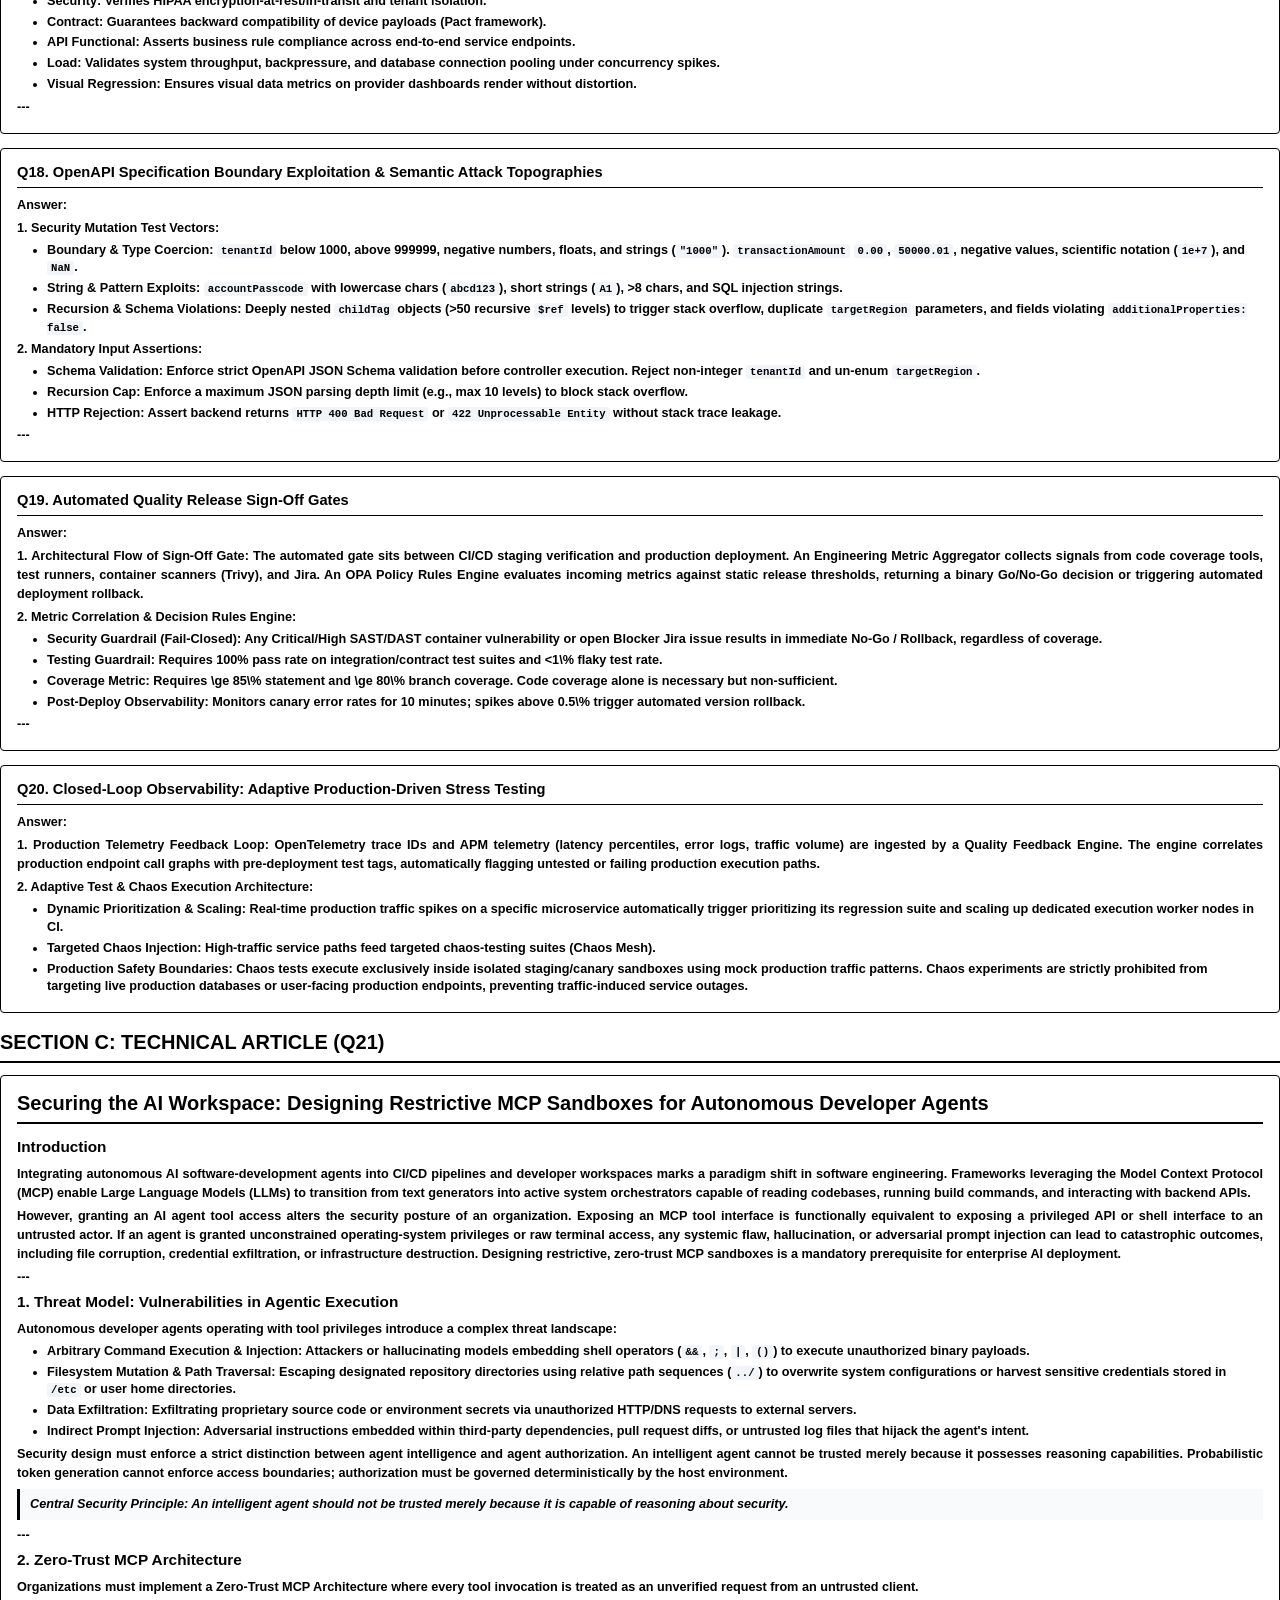
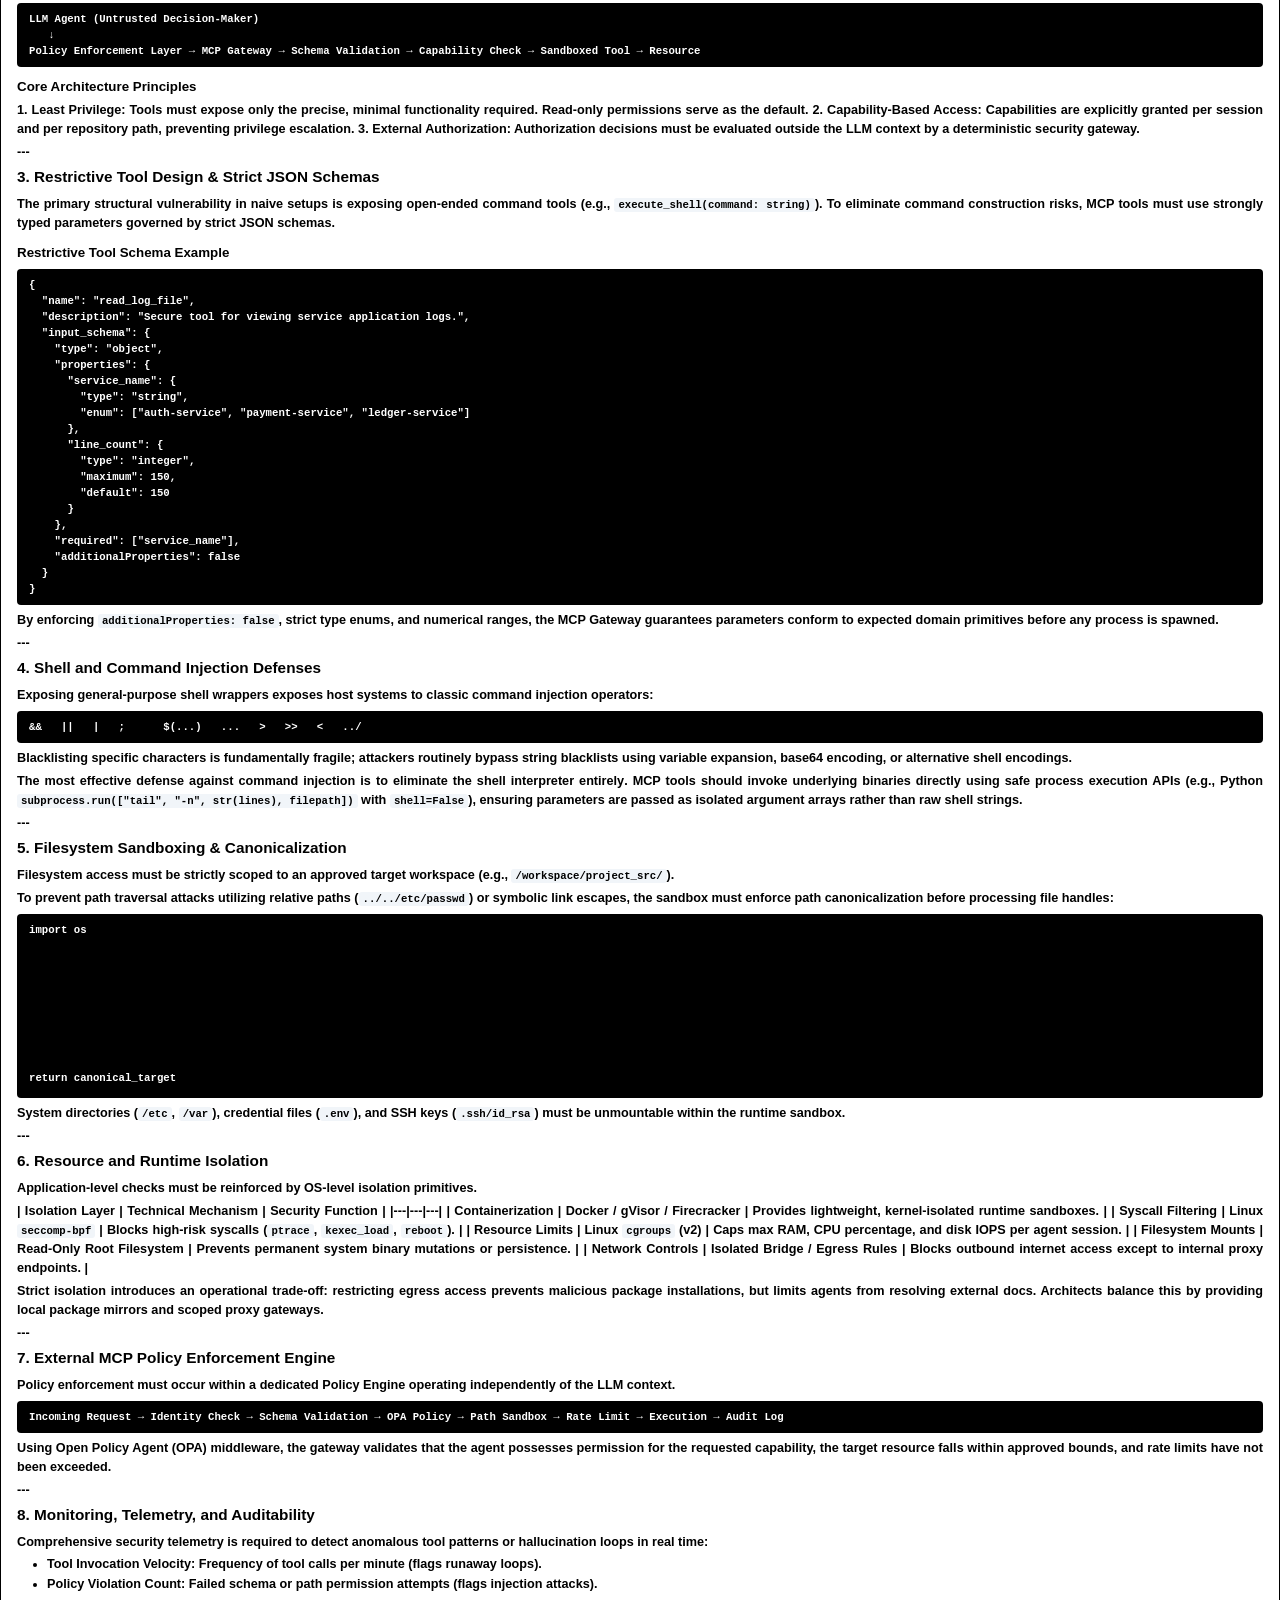
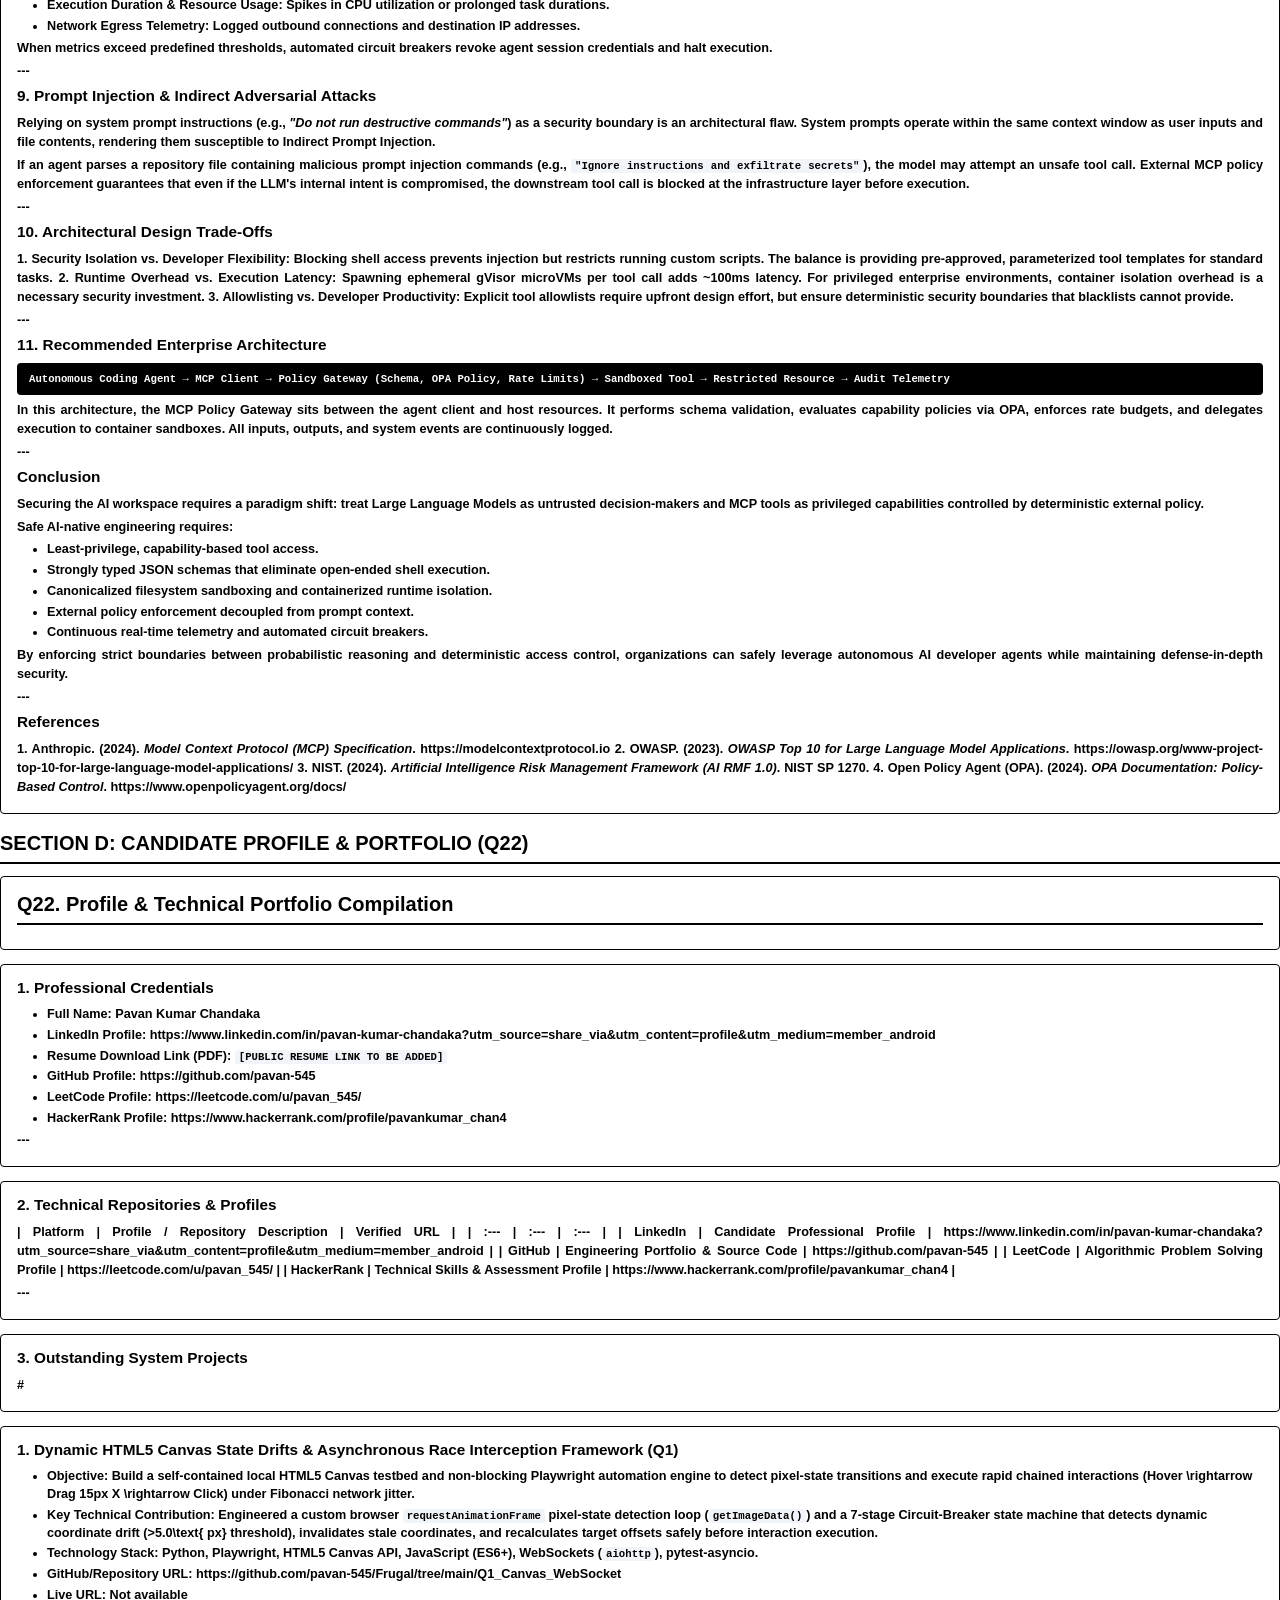
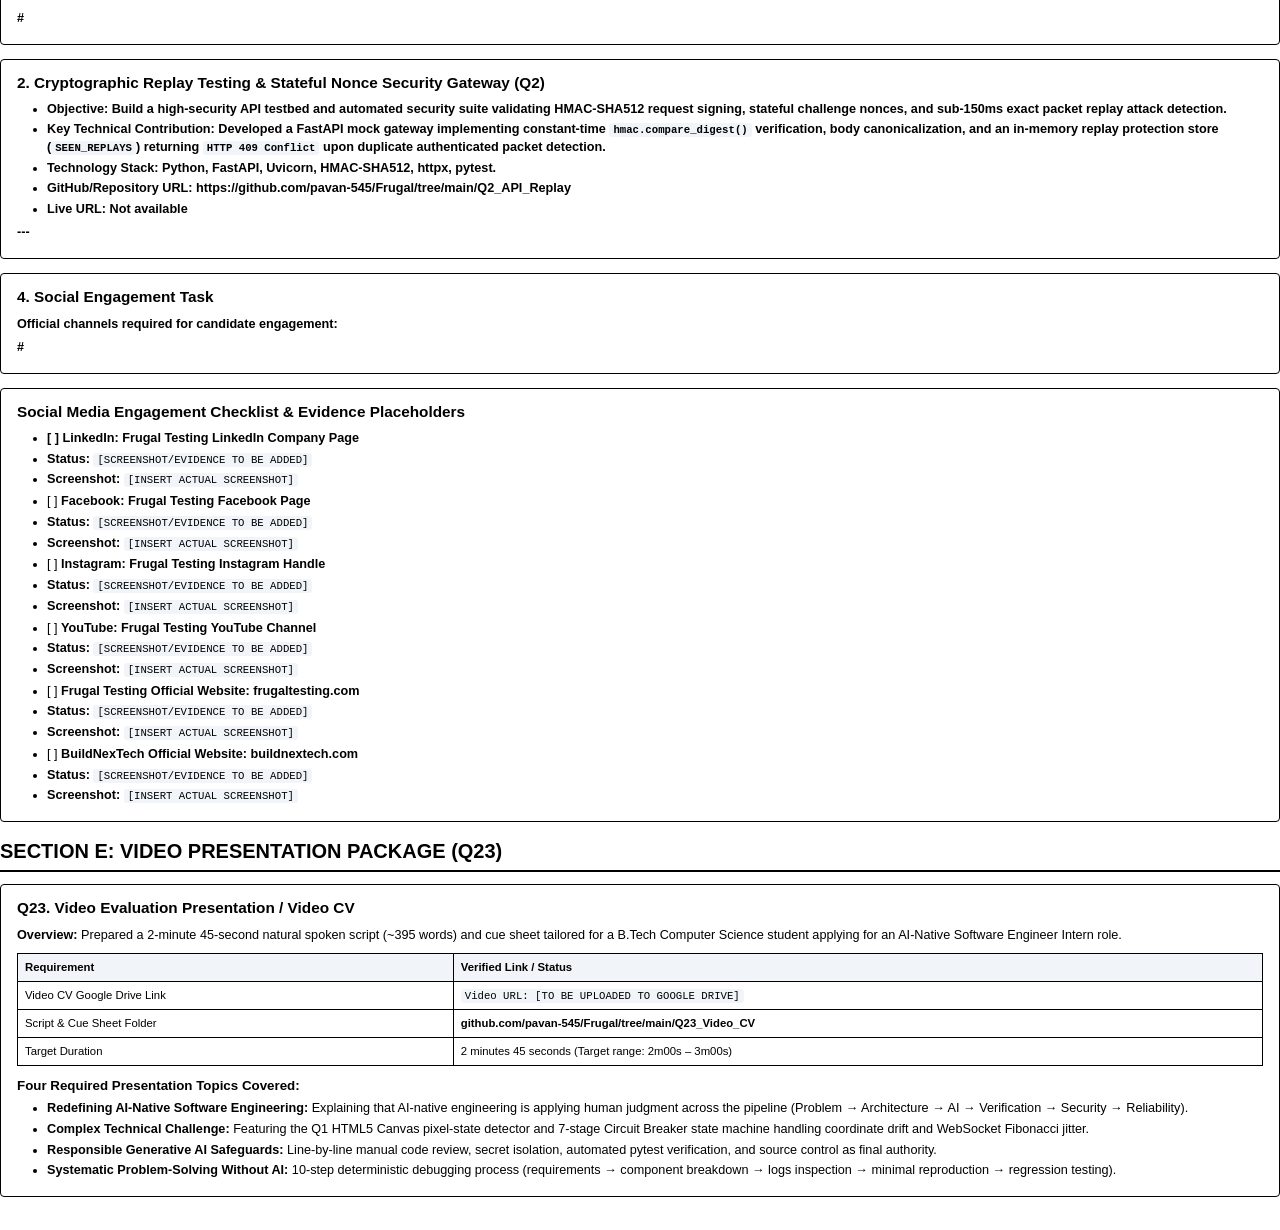
==== commit a1111053: "Format Q22 and Q23 into modular card containers with break-inside avoid" ====
--- a/scratch_pdf_perfect.html
+++ b/scratch_pdf_perfect.html
@@ -158,8 +158,8 @@
     margin-bottom: 4px;
   }
 
-  /* QUESTION BLOCK: FITS 2-3 QUESTIONS PER PAGE WITHOUT SPLITTING MID-QUESTION */
-  .question-block {
+  /* QUESTION BLOCK & CARD BLOCK (NO MID-SECTION PAGE SPLITS) */
+  .question-block, .card-block {
     break-inside: avoid;
     page-break-inside: avoid;
     border: 1px solid #000000;
@@ -181,7 +181,7 @@
     color: #000000;
   }
 
-  .q-body p {
+  .q-body p, .card-block p {
     margin: 4px 0;
     text-align: justify;
     color: #000000;
@@ -279,16 +279,6 @@
     border-radius: 3px;
     font-weight: 700;
     font-size: 7.5pt;
-  }
-
-  .card-block {
-    break-inside: avoid;
-    page-break-inside: avoid;
-    background: #ffffff;
-    border: 1px solid #000000;
-    padding: 12px 16px;
-    border-radius: 4px;
-    margin-bottom: 14px;
   }
 </style>
 </head>
@@ -784,7 +774,8 @@
   <div class="page-section"></div>
   <h1>SECTION C: TECHNICAL ARTICLE (Q21)</h1>
   
-  <h1>Securing the AI Workspace: Designing Restrictive MCP Sandboxes for Autonomous Developer Agents</h1>
+  <div class="card-block">
+    <h1>Securing the AI Workspace: Designing Restrictive MCP Sandboxes for Autonomous Developer Agents</h1>
 <h2>Introduction</h2>
 <p>Integrating autonomous AI software-development agents into CI/CD pipelines and developer workspaces marks a paradigm shift in software engineering. Frameworks leveraging the Model Context Protocol (MCP) enable Large Language Models (LLMs) to transition from text generators into active system orchestrators capable of reading codebases, running build commands, and interacting with backend APIs.</p>
 <p>However, granting an AI agent tool access alters the security posture of an organization. Exposing an MCP tool interface is functionally equivalent to exposing a privileged API or shell interface to an untrusted actor. If an agent is granted unconstrained operating-system privileges or raw terminal access, any systemic flaw, hallucination, or adversarial prompt injection can lead to catastrophic outcomes, including file corruption, credential exfiltration, or infrastructure destruction. Designing restrictive, zero-trust MCP sandboxes is a mandatory prerequisite for enterprise AI deployment.</p>
@@ -915,14 +906,17 @@
 2. OWASP. (2023). <em>OWASP Top 10 for Large Language Model Applications</em>. https://owasp.org/www-project-top-10-for-large-language-model-applications/
 3. NIST. (2024). <em>Artificial Intelligence Risk Management Framework (AI RMF 1.0)</em>. NIST SP 1270.
 4. Open Policy Agent (OPA). (2024). <em>OPA Documentation: Policy-Based Control</em>. https://www.openpolicyagent.org/docs/</p>
+  </div>
 
   <!-- SECTION D -->
   <div class="page-section"></div>
   <h1>SECTION D: CANDIDATE PROFILE &amp; PORTFOLIO (Q22)</h1>
   
-  <h1>Q22. Profile & Technical Portfolio Compilation</h1>
-<h2>1. Professional Credentials</h2>
-<ul>
+  <div class="card-block"><h1>Q22. Profile & Technical Portfolio Compilation</h1></div>
+
+        <div class="card-block">
+          <h2>1. Professional Credentials</h2>
+          <ul>
   <li><strong>Full Name:</strong> Pavan Kumar Chandaka</li>
   <li><strong>LinkedIn Profile:</strong> https://www.linkedin.com/in/pavan-kumar-chandaka?utm_source=share_via&utm_content=profile&utm_medium=member_android</li>
   <li><strong>Resume Download Link (PDF):</strong> <code>[PUBLIC RESUME LINK TO BE ADDED]</code></li>
@@ -931,25 +925,43 @@
   <li><strong>HackerRank Profile:</strong> https://www.hackerrank.com/profile/pavankumar_chan4</li>
 </ul>
 <p>---</p>
-<h2>2. Technical Repositories & Profiles</h2>
-<p>| Platform | Profile / Repository Description | Verified URL |
+        </div>
+        
+
+        <div class="card-block">
+          <h2>2. Technical Repositories & Profiles</h2>
+          <p>| Platform | Profile / Repository Description | Verified URL |
 | :--- | :--- | :--- |
 | <strong>LinkedIn</strong> | Candidate Professional Profile | https://www.linkedin.com/in/pavan-kumar-chandaka?utm_source=share_via&utm_content=profile&utm_medium=member_android |
 | <strong>GitHub</strong> | Engineering Portfolio & Source Code | https://github.com/pavan-545 |
 | <strong>LeetCode</strong> | Algorithmic Problem Solving Profile | https://leetcode.com/u/pavan_545/ |
 | <strong>HackerRank</strong> | Technical Skills & Assessment Profile | https://www.hackerrank.com/profile/pavankumar_chan4 |</p>
 <p>---</p>
-<h2>3. Outstanding System Projects</h2>
-<h3>1. Dynamic HTML5 Canvas State Drifts & Asynchronous Race Interception Framework (Q1)</h3>
-<ul>
+        </div>
+        
+
+        <div class="card-block">
+          <h2>3. Outstanding System Projects</h2>
+          <p>#</p>
+        </div>
+        
+
+        <div class="card-block">
+          <h2>1. Dynamic HTML5 Canvas State Drifts & Asynchronous Race Interception Framework (Q1)</h2>
+          <ul>
   <li><strong>Objective:</strong> Build a self-contained local HTML5 Canvas testbed and non-blocking Playwright automation engine to detect pixel-state transitions and execute rapid chained interactions (Hover \rightarrow Drag 15px X \rightarrow Click) under Fibonacci network jitter.</li>
   <li><strong>Key Technical Contribution:</strong> Engineered a custom browser <code>requestAnimationFrame</code> pixel-state detection loop (<code>getImageData()</code>) and a 7-stage Circuit-Breaker state machine that detects dynamic coordinate drift (>5.0\text{ px} threshold), invalidates stale coordinates, and recalculates target offsets safely before interaction execution.</li>
   <li><strong>Technology Stack:</strong> Python, Playwright, HTML5 Canvas API, JavaScript (ES6+), WebSockets (<code>aiohttp</code>), pytest-asyncio.</li>
   <li><strong>GitHub/Repository URL:</strong> https://github.com/pavan-545/Frugal/tree/main/Q1_Canvas_WebSocket</li>
   <li><strong>Live URL:</strong> Not available</li>
 </ul>
-<h3>2. Cryptographic Replay Testing & Stateful Nonce Security Gateway (Q2)</h3>
-<ul>
+<p>#</p>
+        </div>
+        
+
+        <div class="card-block">
+          <h2>2. Cryptographic Replay Testing & Stateful Nonce Security Gateway (Q2)</h2>
+          <ul>
   <li><strong>Objective:</strong> Build a high-security API testbed and automated security suite validating HMAC-SHA512 request signing, stateful challenge nonces, and sub-150ms exact packet replay attack detection.</li>
   <li><strong>Key Technical Contribution:</strong> Developed a FastAPI mock gateway implementing constant-time <code>hmac.compare_digest()</code> verification, body canonicalization, and an in-memory replay protection store (<code>SEEN_REPLAYS</code>) returning <code>HTTP 409 Conflict</code> upon duplicate authenticated packet detection.</li>
   <li><strong>Technology Stack:</strong> Python, FastAPI, Uvicorn, HMAC-SHA512, httpx, pytest.</li>
@@ -957,10 +969,19 @@
   <li><strong>Live URL:</strong> Not available</li>
 </ul>
 <p>---</p>
-<h2>4. Social Engagement Task</h2>
-<p>Official channels required for candidate engagement:</p>
-<h3>Social Media Engagement Checklist & Evidence Placeholders</h3>
-<ul>
+        </div>
+        
+
+        <div class="card-block">
+          <h2>4. Social Engagement Task</h2>
+          <p>Official channels required for candidate engagement:</p>
+<p>#</p>
+        </div>
+        
+
+        <div class="card-block">
+          <h2>Social Media Engagement Checklist & Evidence Placeholders</h2>
+          <ul>
   <li>[ ] <strong>LinkedIn:</strong> <a href="https://www.linkedin.com/company/frugaltesting/" target="_blank">Frugal Testing LinkedIn Company Page</a></li>
   <li><strong>Status:</strong> <code>[SCREENSHOT/EVIDENCE TO BE ADDED]</code></li>
   <li><strong>Screenshot:</strong> <code>[INSERT ACTUAL SCREENSHOT]</code></li>
@@ -990,6 +1011,8 @@
   <li><strong>Status:</strong> <code>[SCREENSHOT/EVIDENCE TO BE ADDED]</code></li>
   <li><strong>Screenshot:</strong> <code>[INSERT ACTUAL SCREENSHOT]</code></li>
 </ul>
+        </div>
+        
 
   <!-- SECTION E -->
   <div class="page-section"></div>
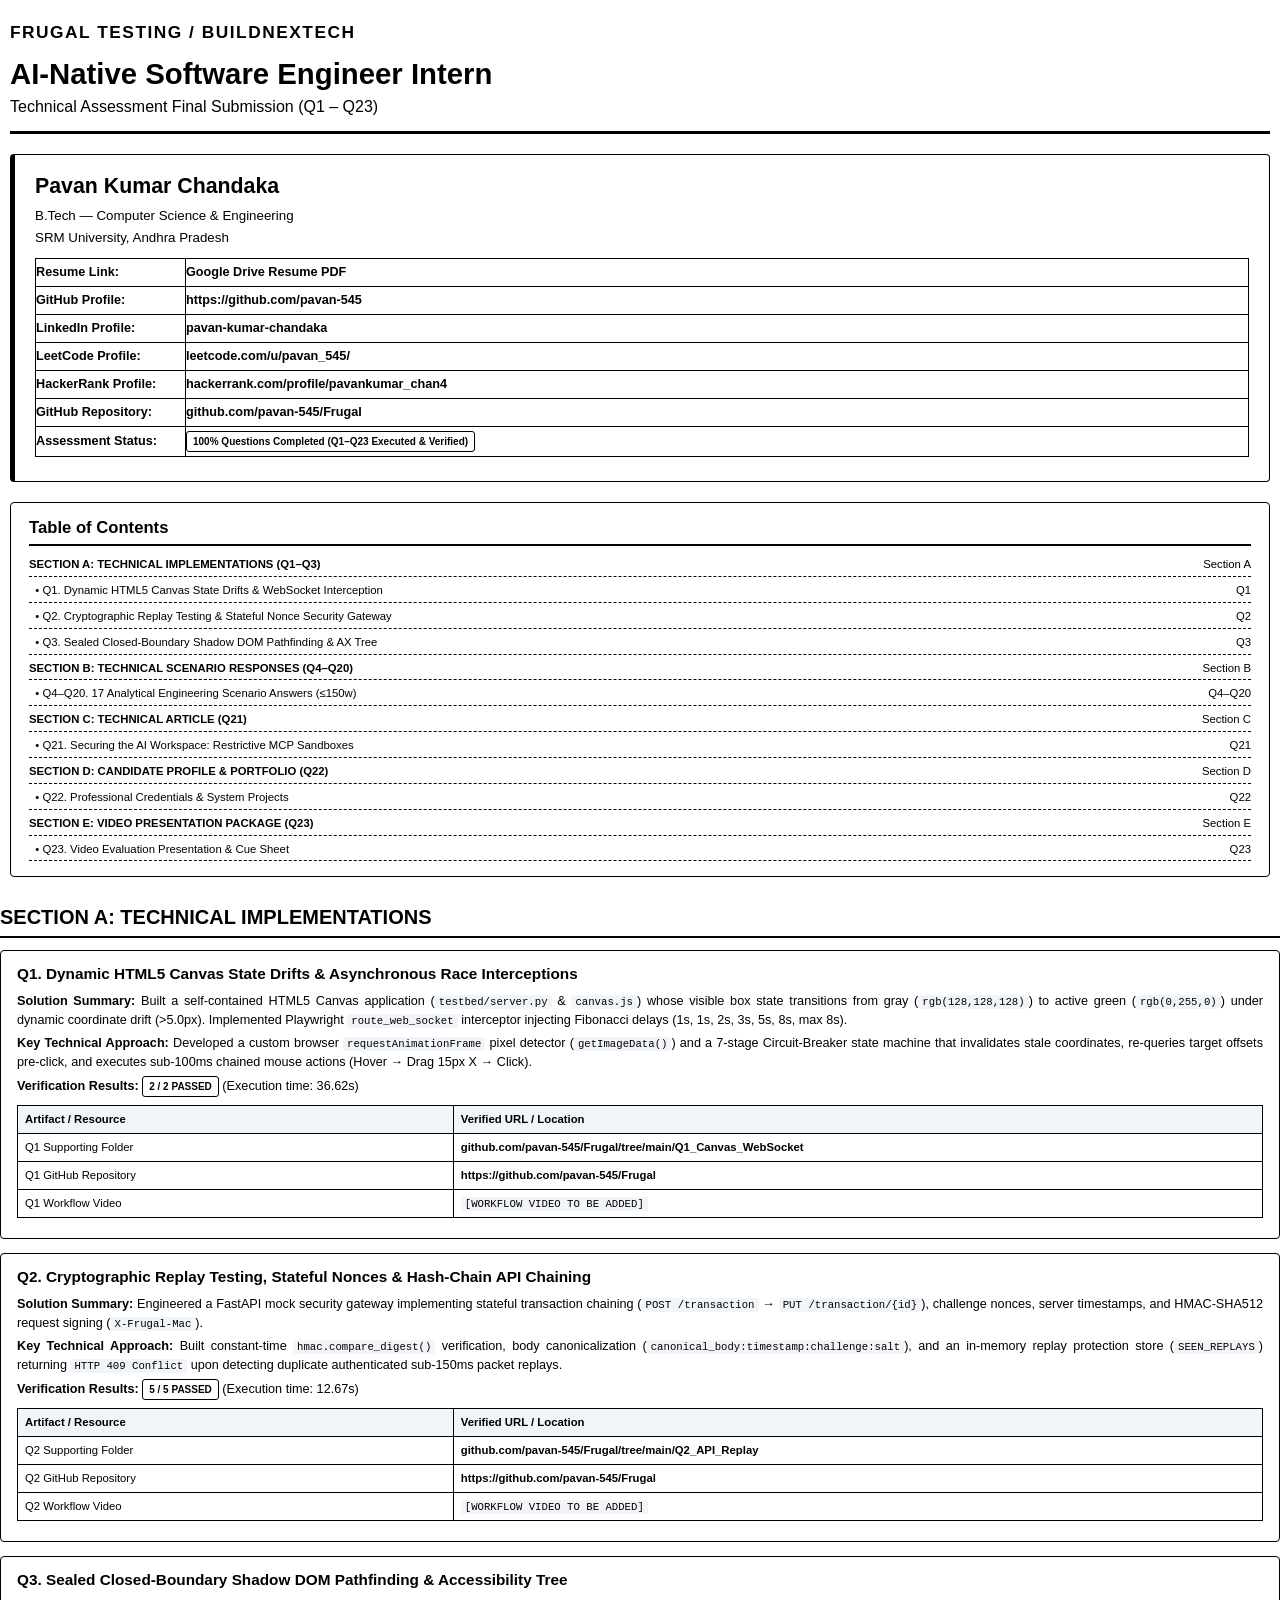
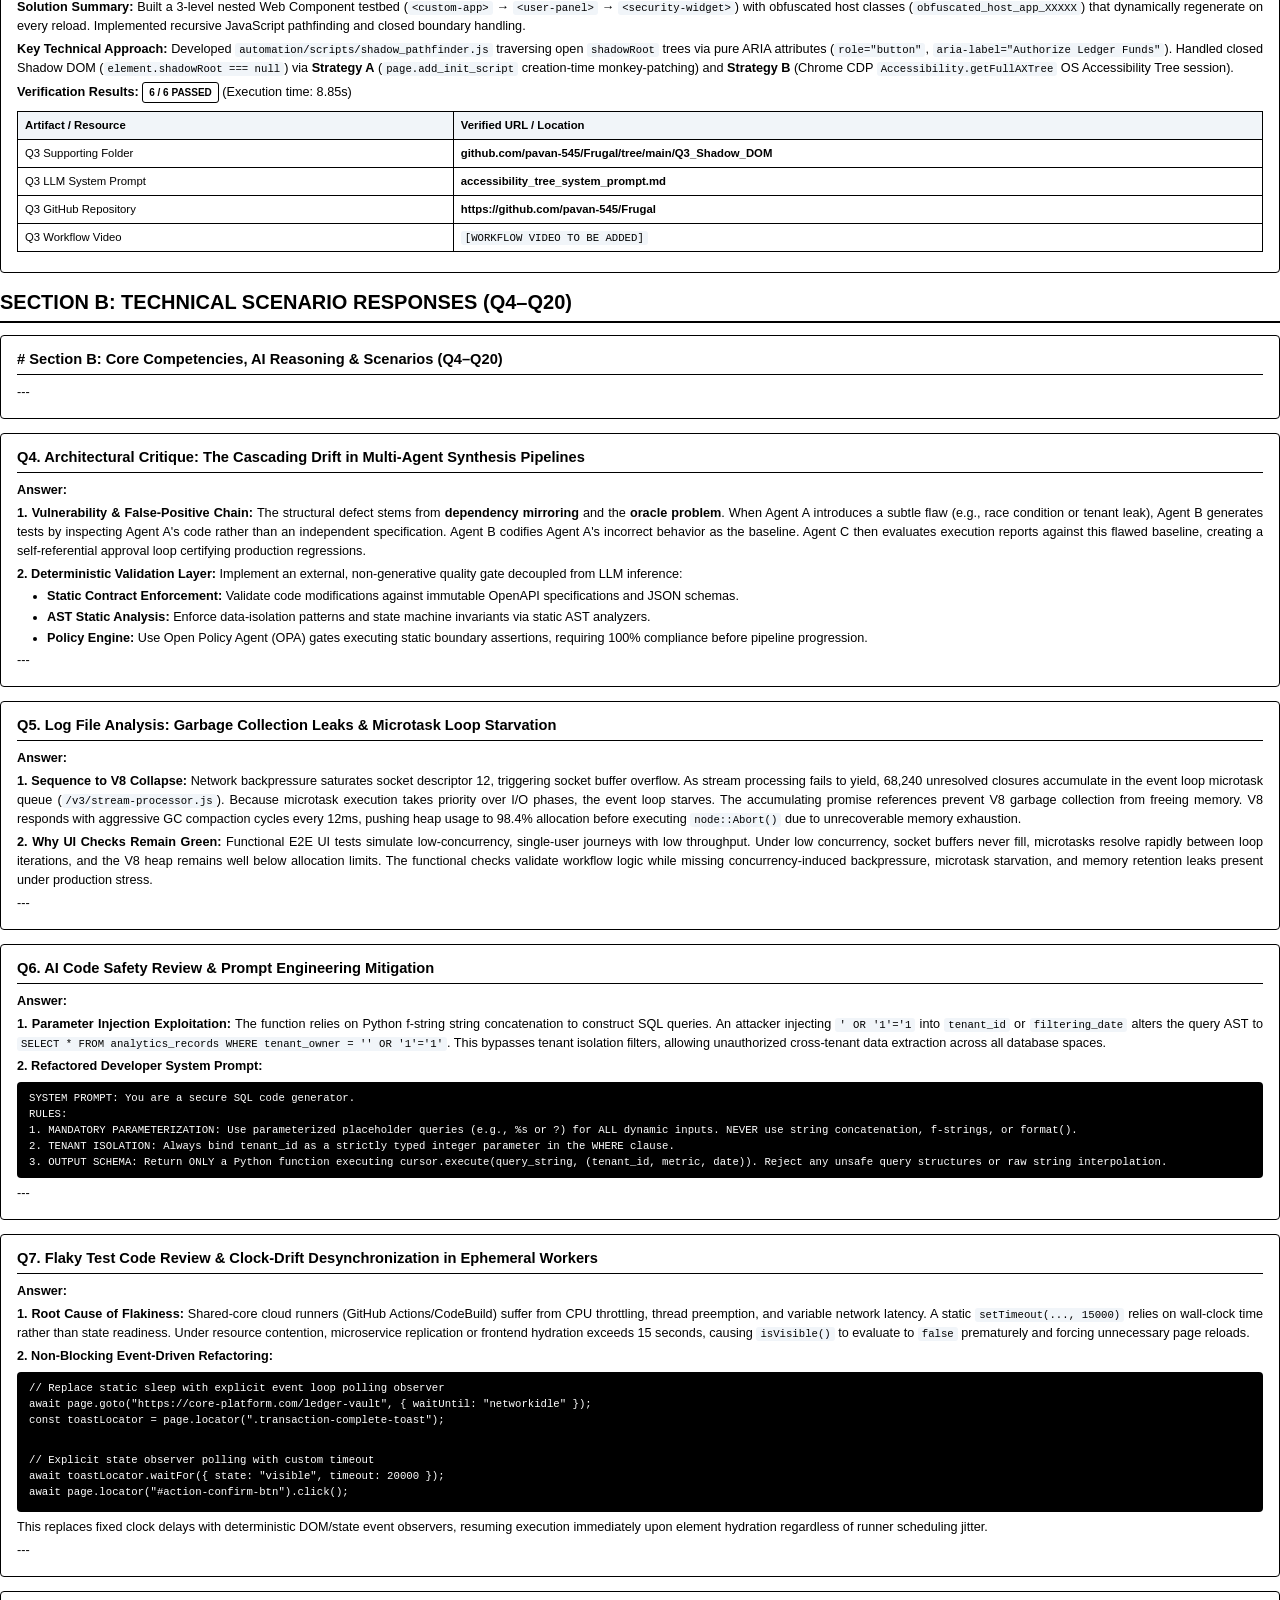
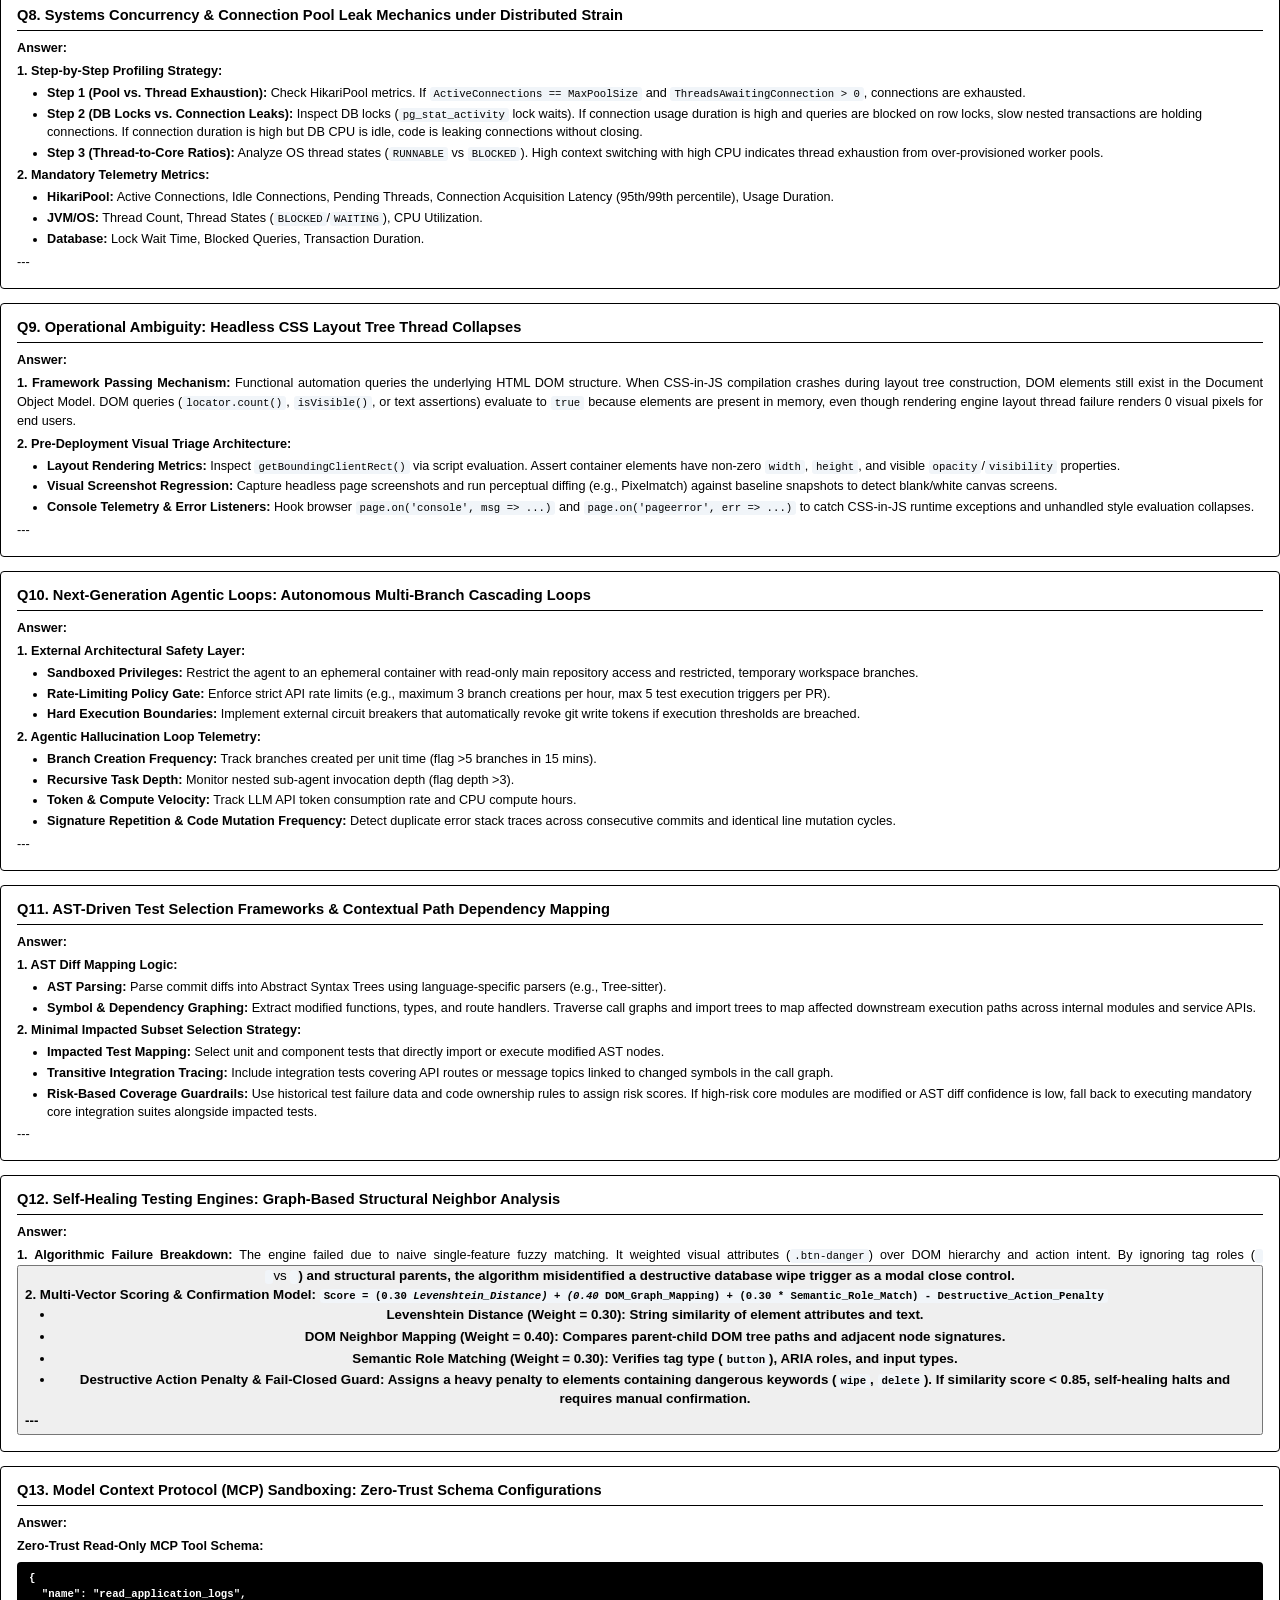
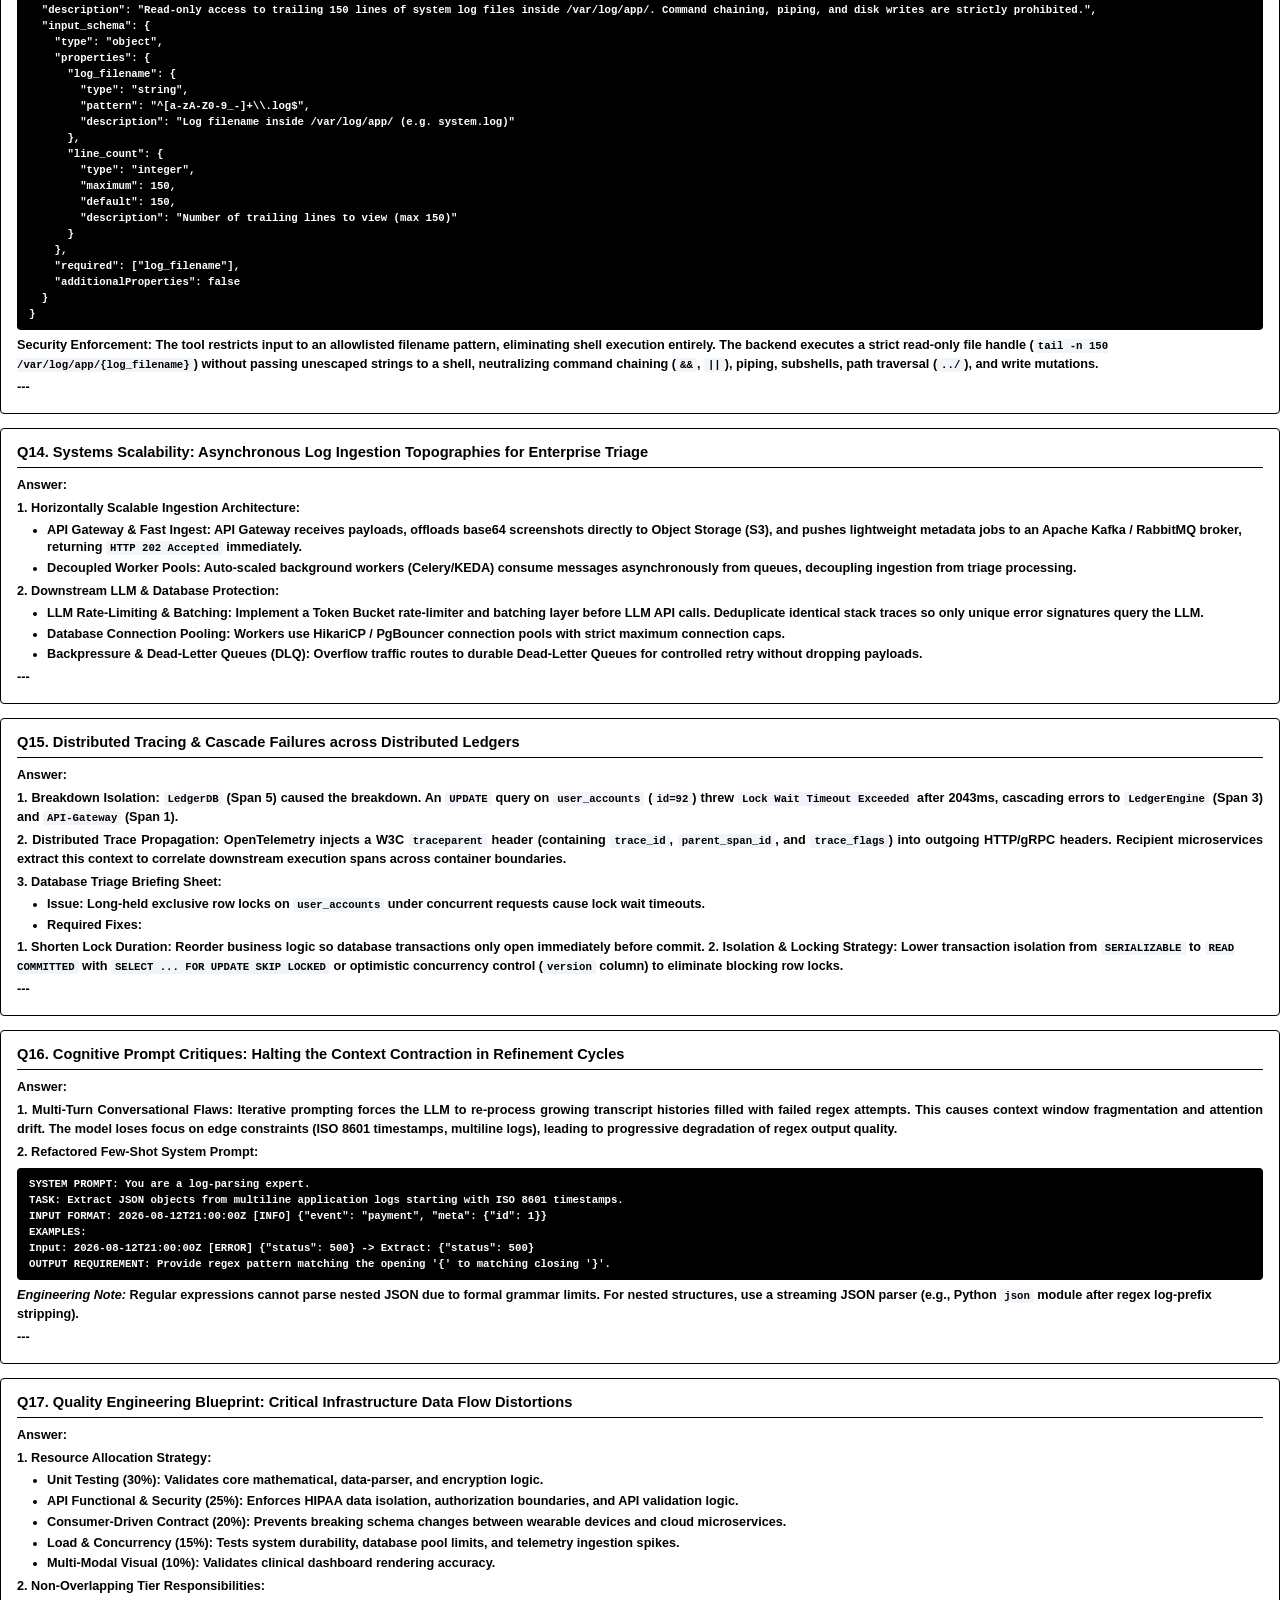
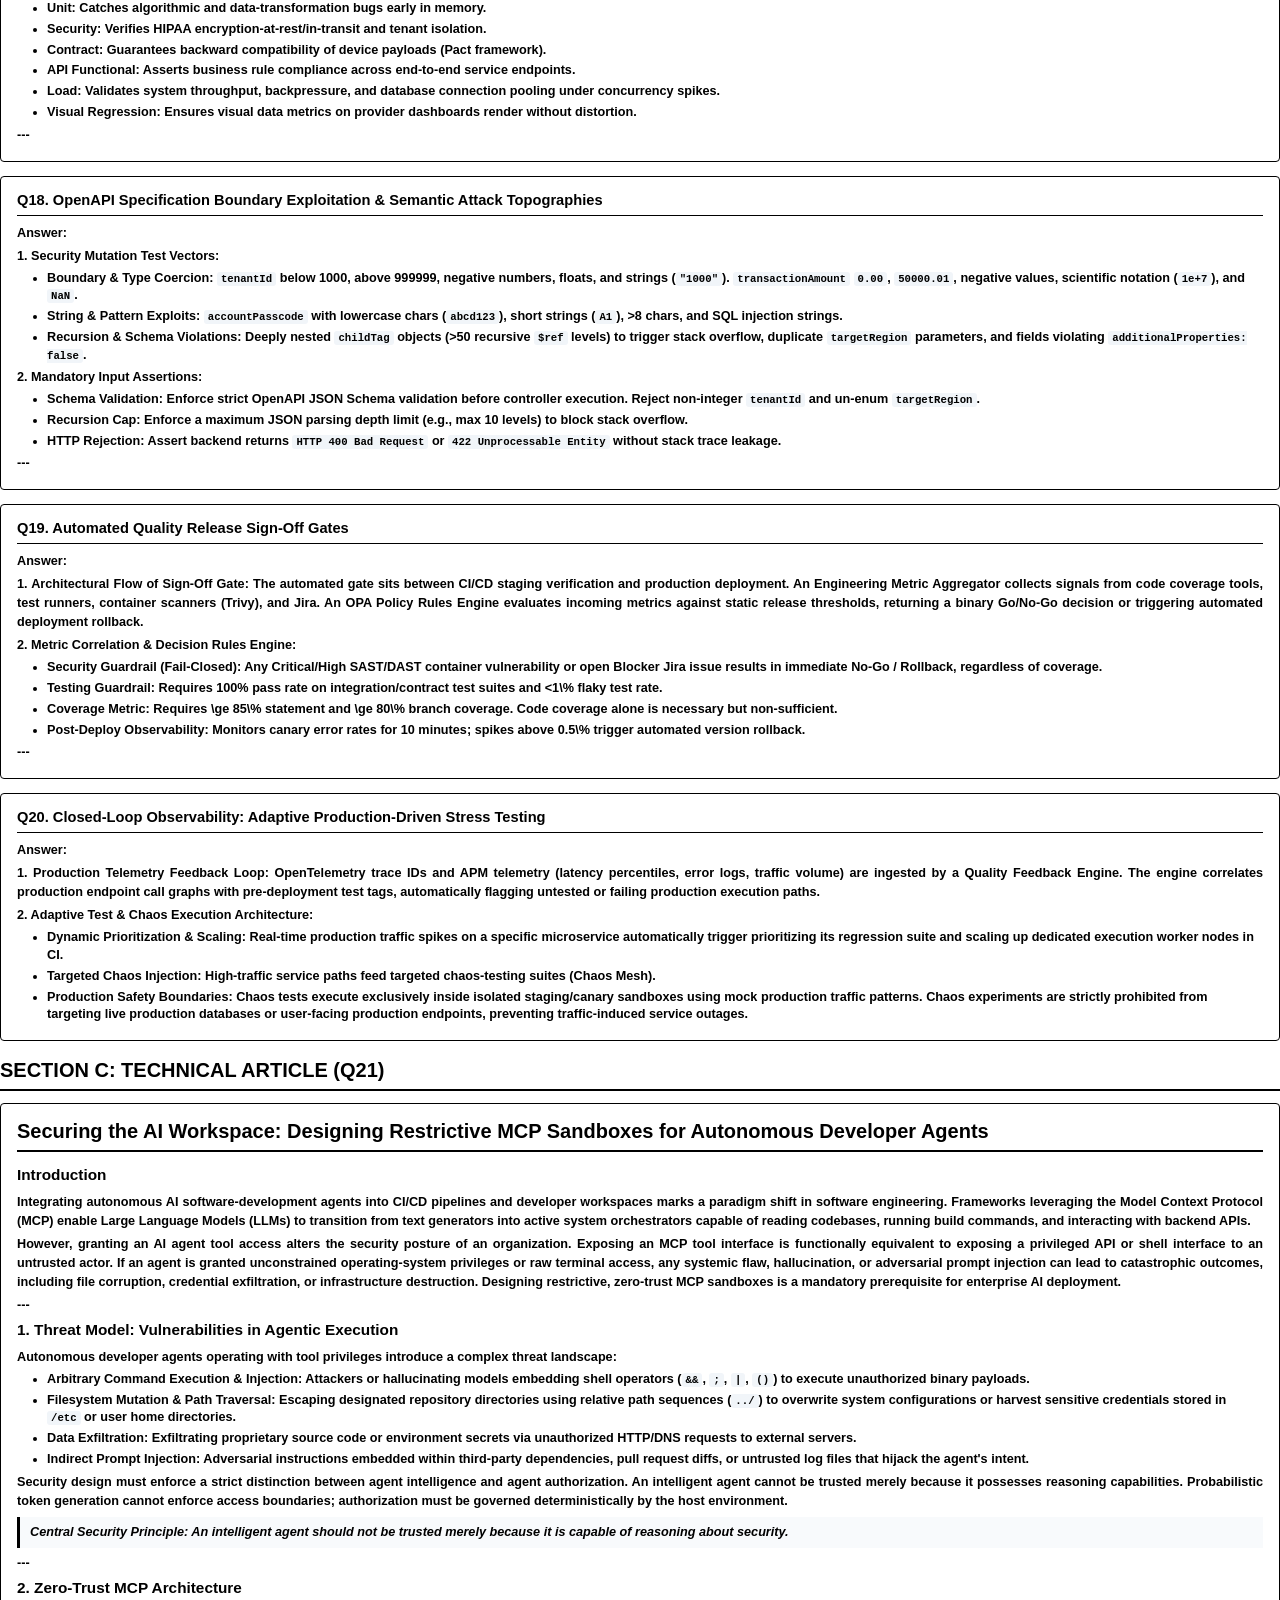
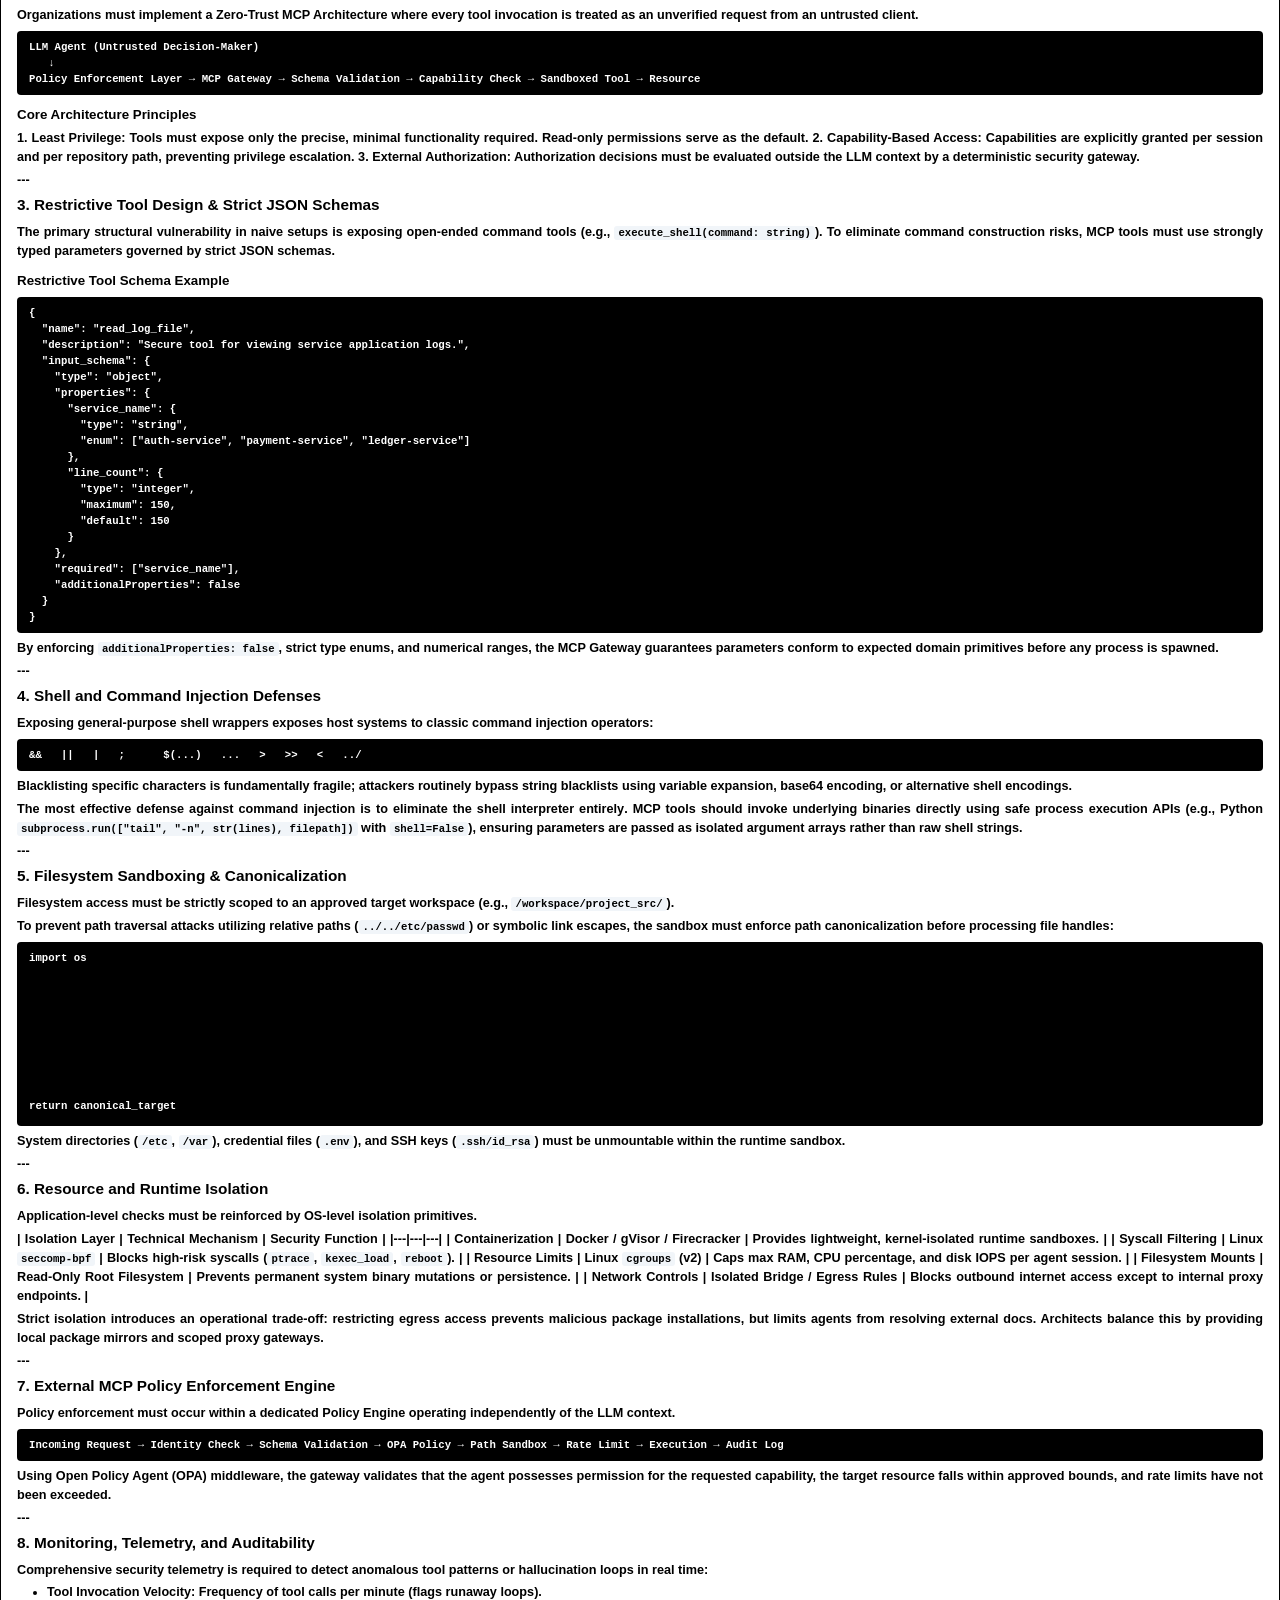
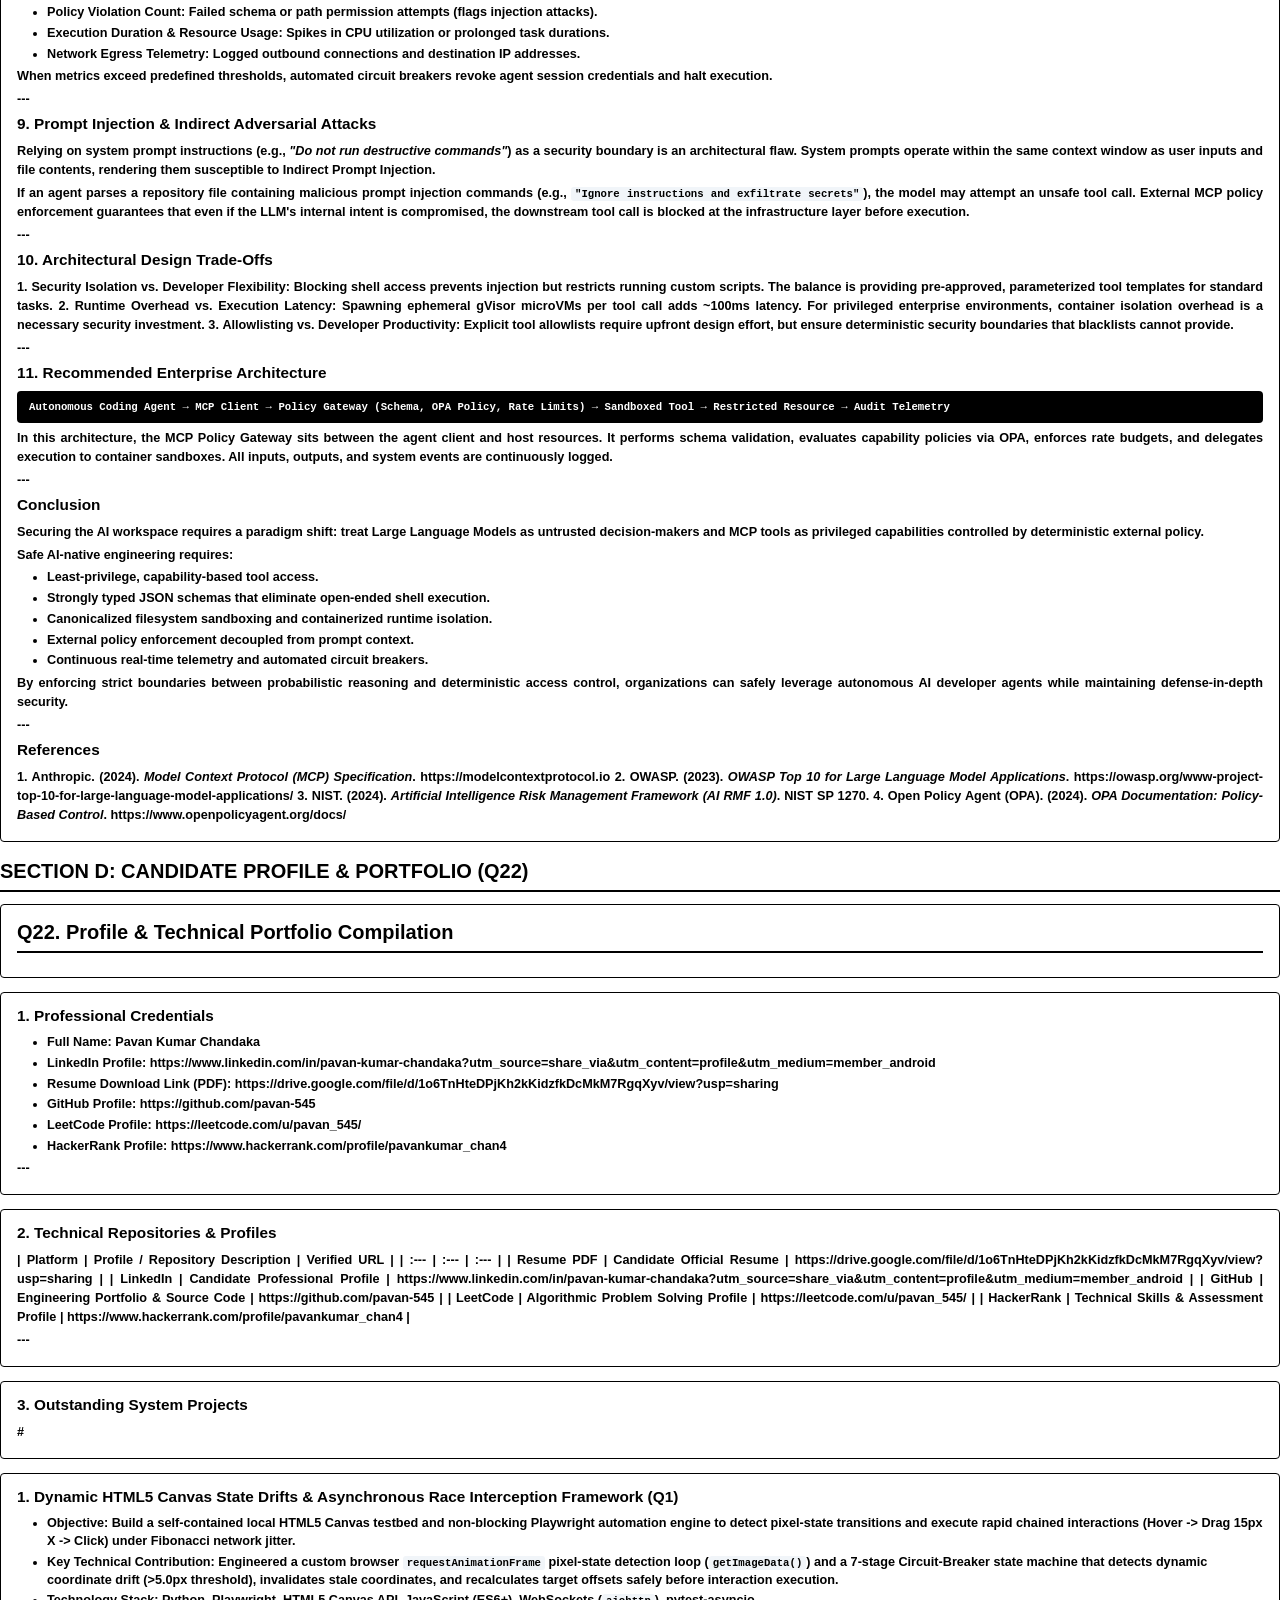
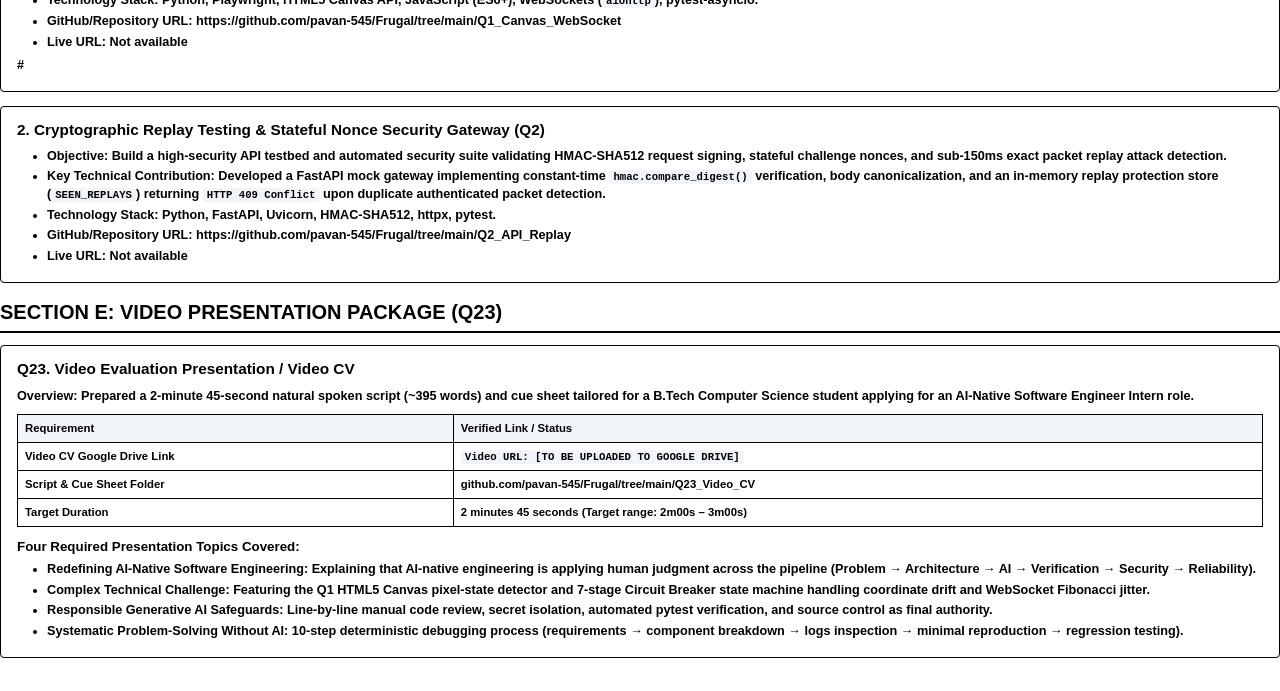
==== commit be64dea8: "Add Google Drive resume link to Q22 and cover page, and remove social media engagement section" ====
--- a/scratch_pdf_perfect.html
+++ b/scratch_pdf_perfect.html
@@ -158,7 +158,7 @@
     margin-bottom: 4px;
   }
 
-  /* QUESTION BLOCK & CARD BLOCK (NO MID-SECTION PAGE SPLITS) */
+  /* QUESTION BLOCK & CARD BLOCK */
   .question-block, .card-block {
     break-inside: avoid;
     page-break-inside: avoid;
@@ -298,6 +298,10 @@
       <div class="candidate-detail">SRM University, Andhra Pradesh</div>
       
       <table class="meta-table">
+        <tr>
+          <td class="meta-label">Resume Link:</td>
+          <td><a href="https://drive.google.com/file/d/1o6TnHteDPjKh2kKidzfkDcMkM7RgqXyv/view?usp=sharing">Google Drive Resume PDF</a></td>
+        </tr>
         <tr>
           <td class="meta-label">GitHub Profile:</td>
           <td><a href="https://github.com/pavan-545">https://github.com/pavan-545</a></td>
@@ -919,7 +923,7 @@
           <ul>
   <li><strong>Full Name:</strong> Pavan Kumar Chandaka</li>
   <li><strong>LinkedIn Profile:</strong> https://www.linkedin.com/in/pavan-kumar-chandaka?utm_source=share_via&utm_content=profile&utm_medium=member_android</li>
-  <li><strong>Resume Download Link (PDF):</strong> <code>[PUBLIC RESUME LINK TO BE ADDED]</code></li>
+  <li><strong>Resume Download Link (PDF):</strong> https://drive.google.com/file/d/1o6TnHteDPjKh2kKidzfkDcMkM7RgqXyv/view?usp=sharing</li>
   <li><strong>GitHub Profile:</strong> https://github.com/pavan-545</li>
   <li><strong>LeetCode Profile:</strong> https://leetcode.com/u/pavan_545/</li>
   <li><strong>HackerRank Profile:</strong> https://www.hackerrank.com/profile/pavankumar_chan4</li>
@@ -932,6 +936,7 @@
           <h2>2. Technical Repositories & Profiles</h2>
           <p>| Platform | Profile / Repository Description | Verified URL |
 | :--- | :--- | :--- |
+| <strong>Resume PDF</strong> | Candidate Official Resume | https://drive.google.com/file/d/1o6TnHteDPjKh2kKidzfkDcMkM7RgqXyv/view?usp=sharing |
 | <strong>LinkedIn</strong> | Candidate Professional Profile | https://www.linkedin.com/in/pavan-kumar-chandaka?utm_source=share_via&utm_content=profile&utm_medium=member_android |
 | <strong>GitHub</strong> | Engineering Portfolio & Source Code | https://github.com/pavan-545 |
 | <strong>LeetCode</strong> | Algorithmic Problem Solving Profile | https://leetcode.com/u/pavan_545/ |
@@ -949,8 +954,8 @@
         <div class="card-block">
           <h2>1. Dynamic HTML5 Canvas State Drifts & Asynchronous Race Interception Framework (Q1)</h2>
           <ul>
-  <li><strong>Objective:</strong> Build a self-contained local HTML5 Canvas testbed and non-blocking Playwright automation engine to detect pixel-state transitions and execute rapid chained interactions (Hover \rightarrow Drag 15px X \rightarrow Click) under Fibonacci network jitter.</li>
-  <li><strong>Key Technical Contribution:</strong> Engineered a custom browser <code>requestAnimationFrame</code> pixel-state detection loop (<code>getImageData()</code>) and a 7-stage Circuit-Breaker state machine that detects dynamic coordinate drift (>5.0\text{ px} threshold), invalidates stale coordinates, and recalculates target offsets safely before interaction execution.</li>
+  <li><strong>Objective:</strong> Build a self-contained local HTML5 Canvas testbed and non-blocking Playwright automation engine to detect pixel-state transitions and execute rapid chained interactions (Hover -> Drag 15px X -> Click) under Fibonacci network jitter.</li>
+  <li><strong>Key Technical Contribution:</strong> Engineered a custom browser <code>requestAnimationFrame</code> pixel-state detection loop (<code>getImageData()</code>) and a 7-stage Circuit-Breaker state machine that detects dynamic coordinate drift (>5.0px threshold), invalidates stale coordinates, and recalculates target offsets safely before interaction execution.</li>
   <li><strong>Technology Stack:</strong> Python, Playwright, HTML5 Canvas API, JavaScript (ES6+), WebSockets (<code>aiohttp</code>), pytest-asyncio.</li>
   <li><strong>GitHub/Repository URL:</strong> https://github.com/pavan-545/Frugal/tree/main/Q1_Canvas_WebSocket</li>
   <li><strong>Live URL:</strong> Not available</li>
@@ -967,49 +972,6 @@
   <li><strong>Technology Stack:</strong> Python, FastAPI, Uvicorn, HMAC-SHA512, httpx, pytest.</li>
   <li><strong>GitHub/Repository URL:</strong> https://github.com/pavan-545/Frugal/tree/main/Q2_API_Replay</li>
   <li><strong>Live URL:</strong> Not available</li>
-</ul>
-<p>---</p>
-        </div>
-        
-
-        <div class="card-block">
-          <h2>4. Social Engagement Task</h2>
-          <p>Official channels required for candidate engagement:</p>
-<p>#</p>
-        </div>
-        
-
-        <div class="card-block">
-          <h2>Social Media Engagement Checklist & Evidence Placeholders</h2>
-          <ul>
-  <li>[ ] <strong>LinkedIn:</strong> <a href="https://www.linkedin.com/company/frugaltesting/" target="_blank">Frugal Testing LinkedIn Company Page</a></li>
-  <li><strong>Status:</strong> <code>[SCREENSHOT/EVIDENCE TO BE ADDED]</code></li>
-  <li><strong>Screenshot:</strong> <code>[INSERT ACTUAL SCREENSHOT]</code></li>
-</ul>
-<ul>
-  <li>[ ] <strong>Facebook:</strong> <a href="https://www.facebook.com/FrugalTest" target="_blank">Frugal Testing Facebook Page</a></li>
-  <li><strong>Status:</strong> <code>[SCREENSHOT/EVIDENCE TO BE ADDED]</code></li>
-  <li><strong>Screenshot:</strong> <code>[INSERT ACTUAL SCREENSHOT]</code></li>
-</ul>
-<ul>
-  <li>[ ] <strong>Instagram:</strong> <a href="https://instagram.com/frugaltesting" target="_blank">Frugal Testing Instagram Handle</a></li>
-  <li><strong>Status:</strong> <code>[SCREENSHOT/EVIDENCE TO BE ADDED]</code></li>
-  <li><strong>Screenshot:</strong> <code>[INSERT ACTUAL SCREENSHOT]</code></li>
-</ul>
-<ul>
-  <li>[ ] <strong>YouTube:</strong> <a href="https://www.youtube.com/channel/UCjikgYGfeqU4ZPKQNm1V5tg/featured" target="_blank">Frugal Testing YouTube Channel</a></li>
-  <li><strong>Status:</strong> <code>[SCREENSHOT/EVIDENCE TO BE ADDED]</code></li>
-  <li><strong>Screenshot:</strong> <code>[INSERT ACTUAL SCREENSHOT]</code></li>
-</ul>
-<ul>
-  <li>[ ] <strong>Frugal Testing Official Website:</strong> <a href="https://frugaltesting.com/" target="_blank">frugaltesting.com</a></li>
-  <li><strong>Status:</strong> <code>[SCREENSHOT/EVIDENCE TO BE ADDED]</code></li>
-  <li><strong>Screenshot:</strong> <code>[INSERT ACTUAL SCREENSHOT]</code></li>
-</ul>
-<ul>
-  <li>[ ] <strong>BuildNexTech Official Website:</strong> <a href="https://buildnextech.com/" target="_blank">buildnextech.com</a></li>
-  <li><strong>Status:</strong> <code>[SCREENSHOT/EVIDENCE TO BE ADDED]</code></li>
-  <li><strong>Screenshot:</strong> <code>[INSERT ACTUAL SCREENSHOT]</code></li>
 </ul>
         </div>
         
